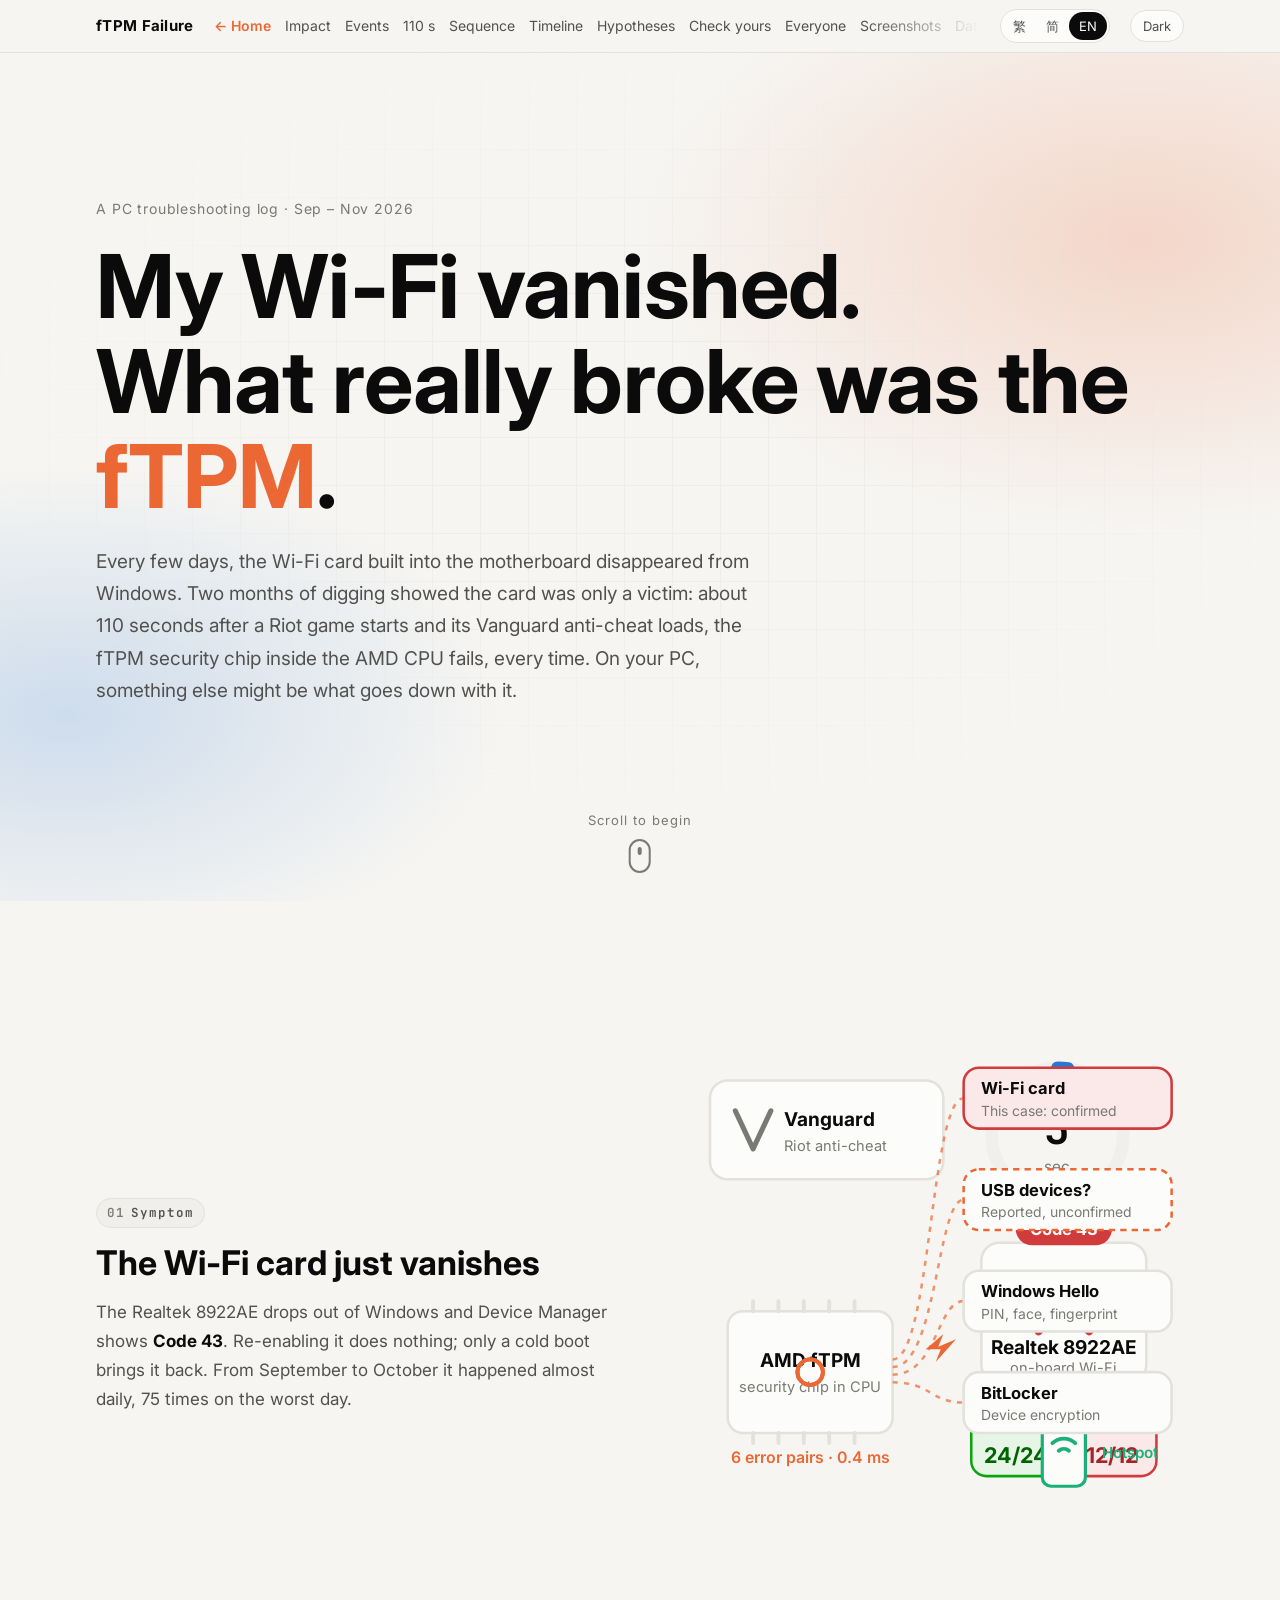
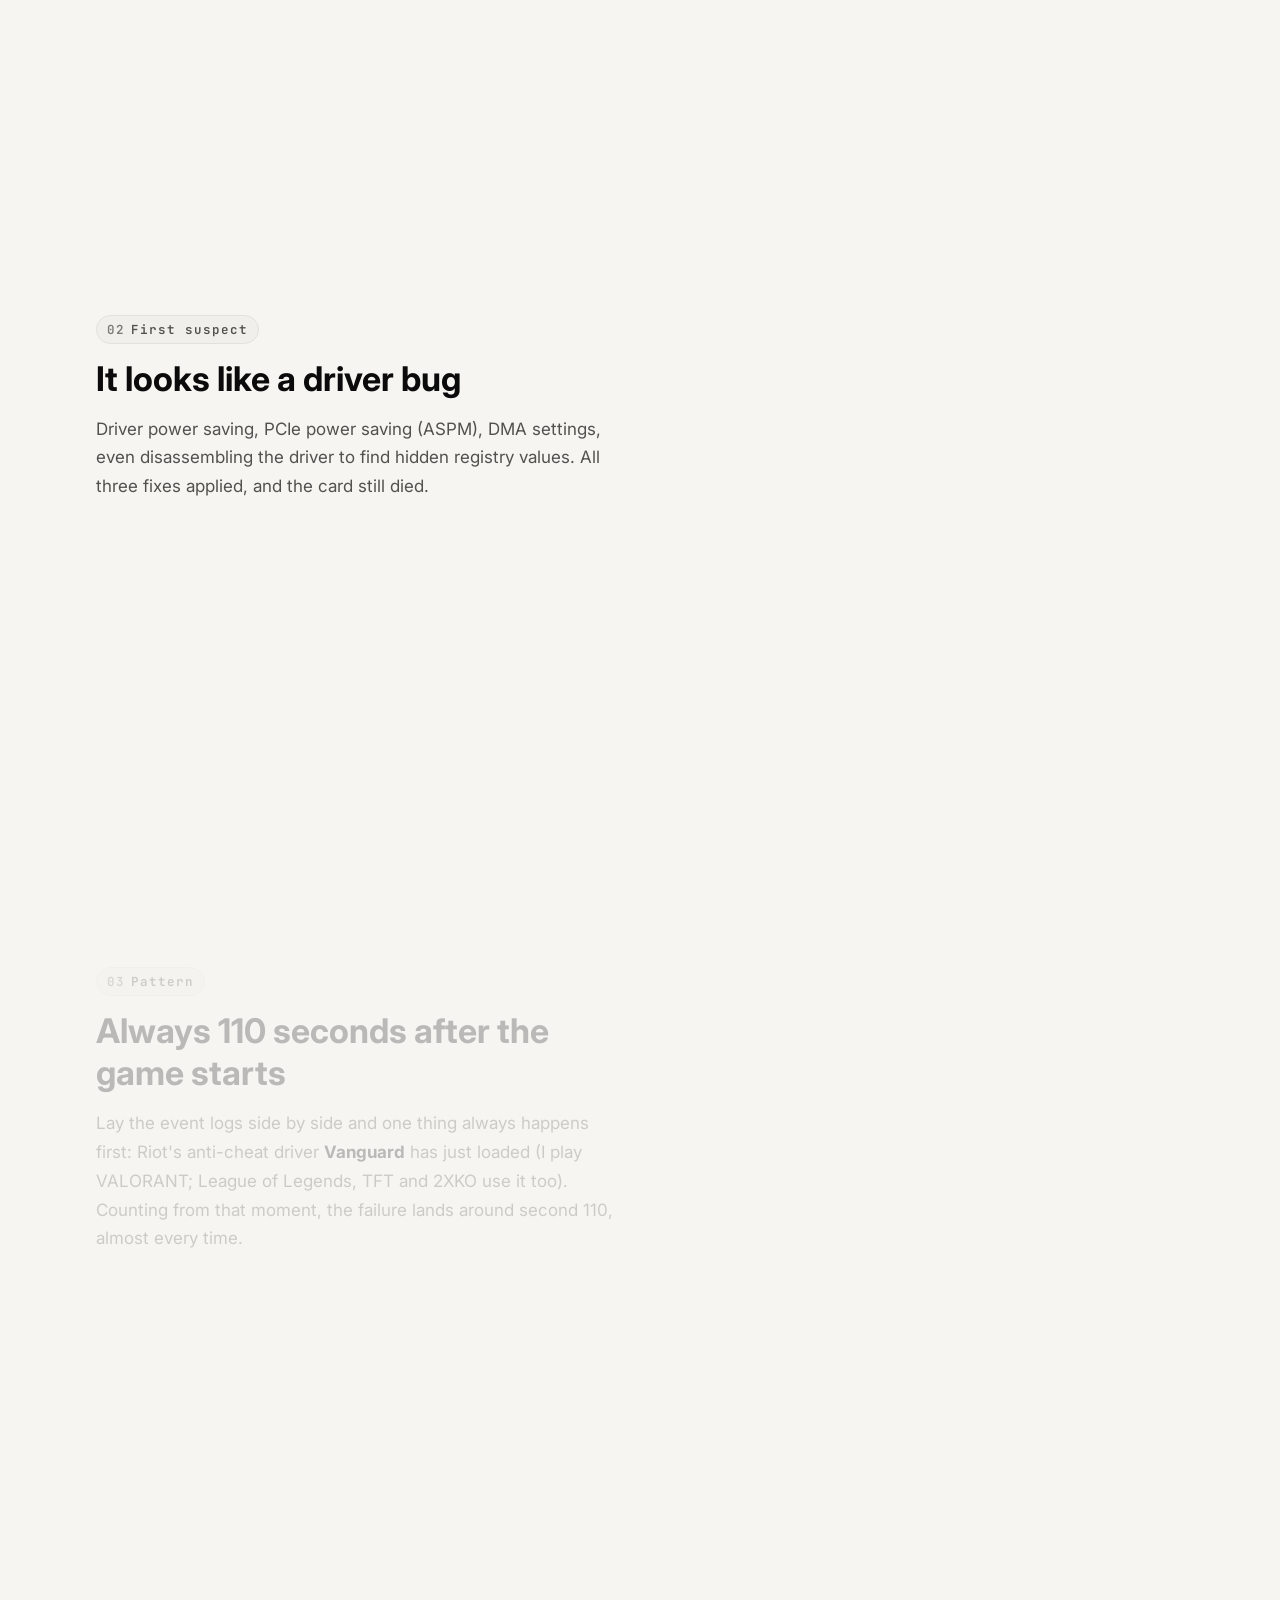
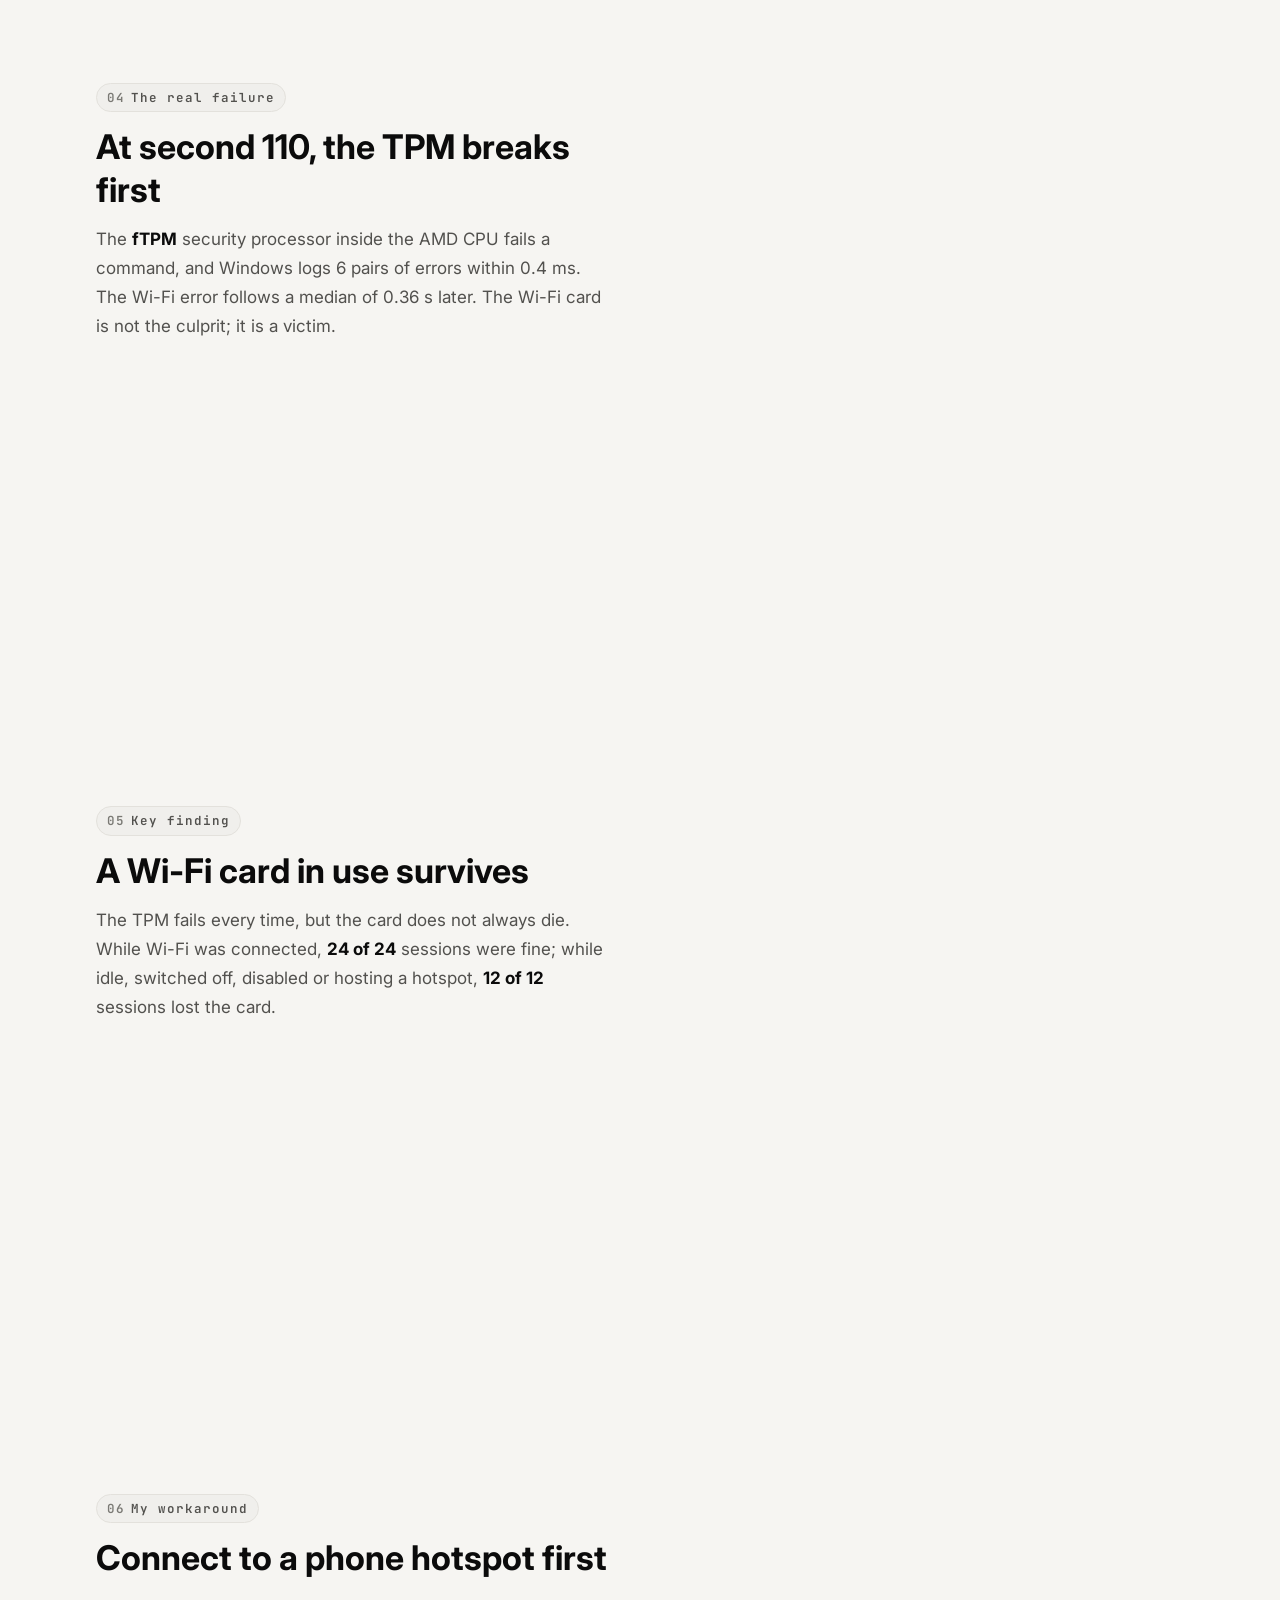
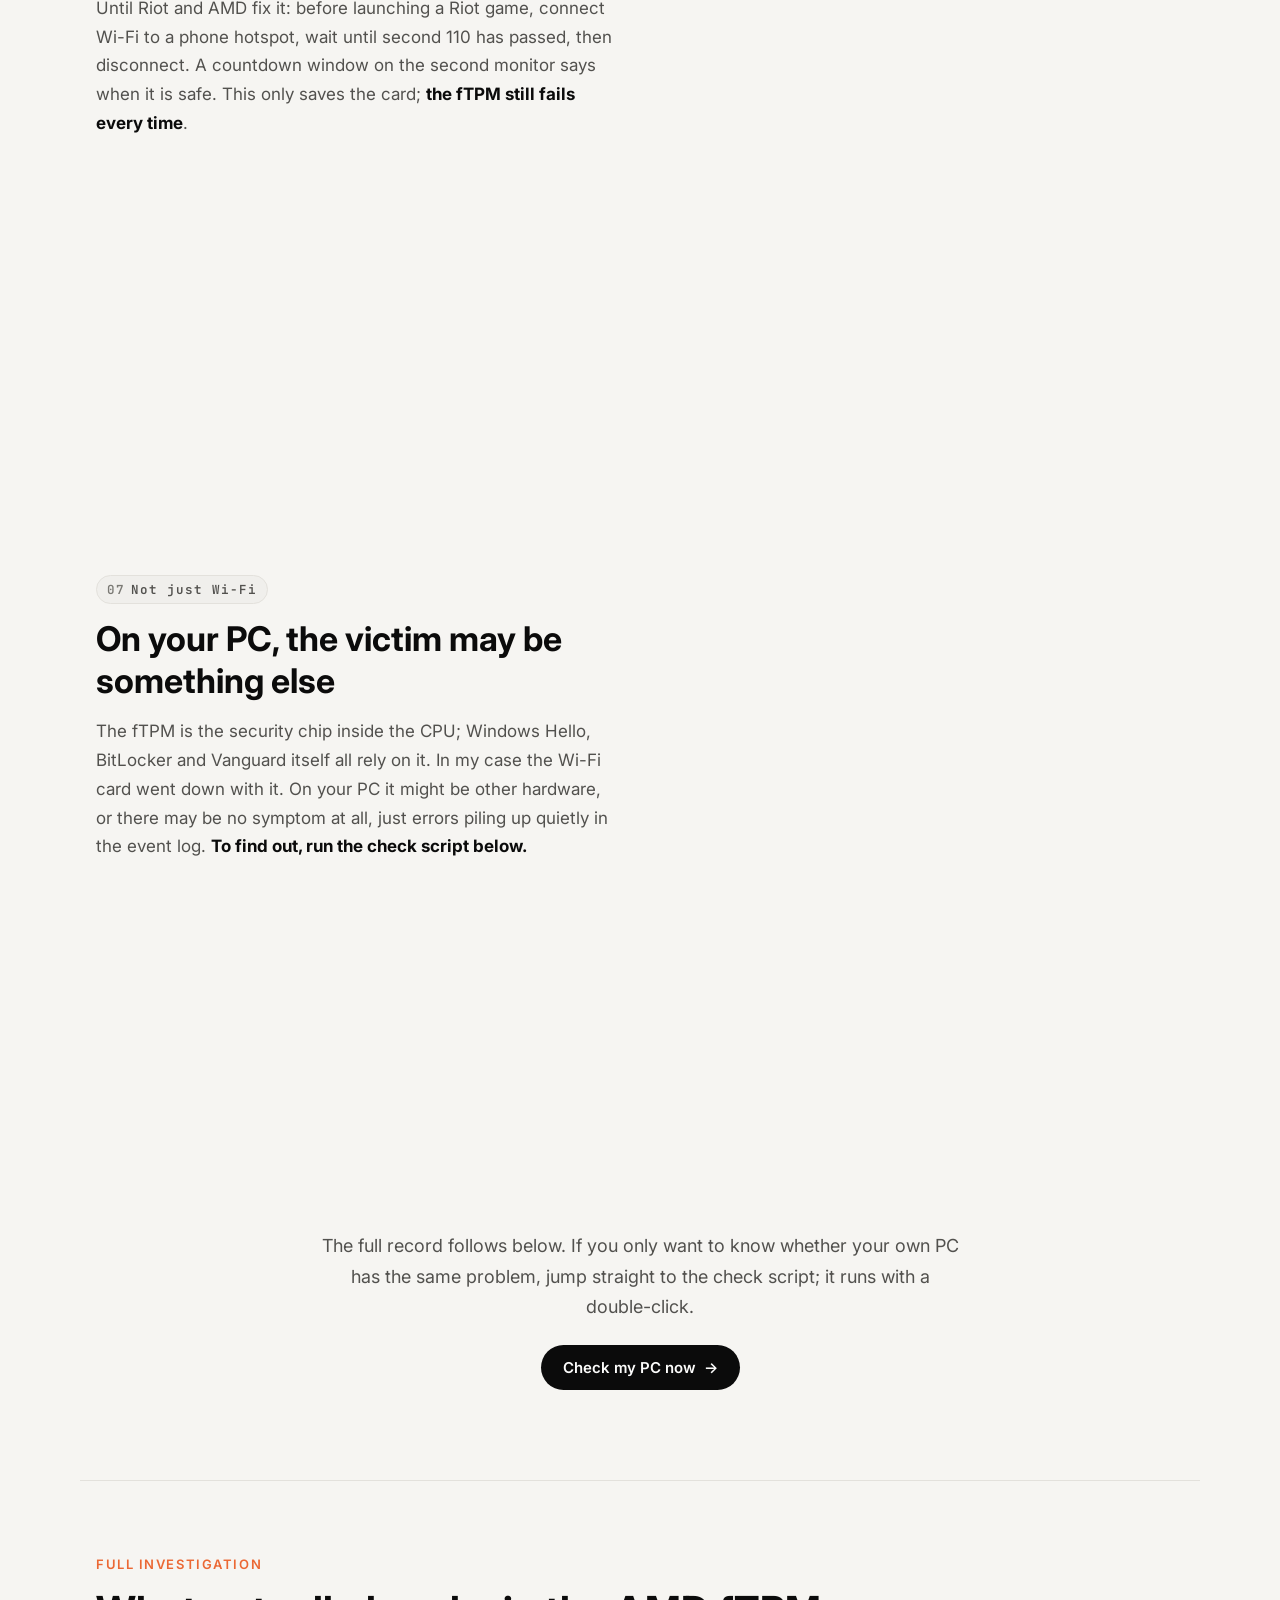
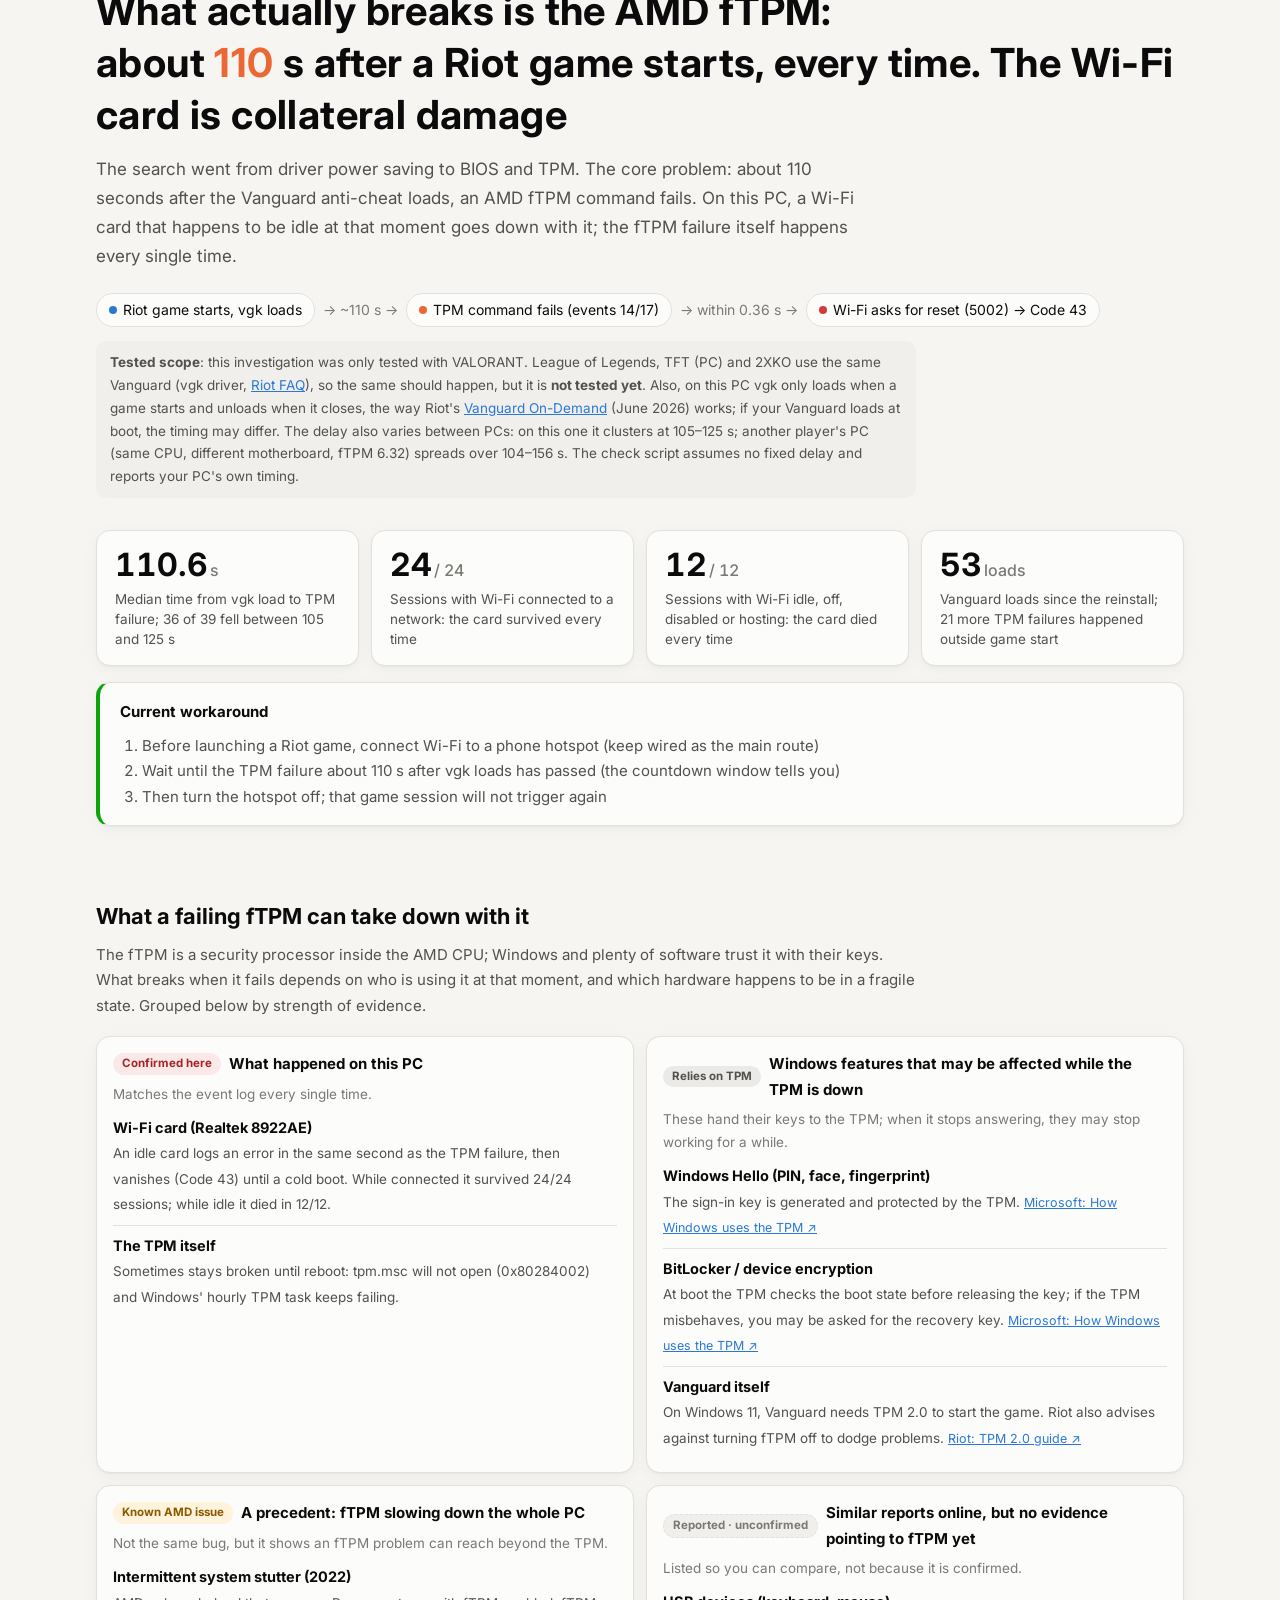
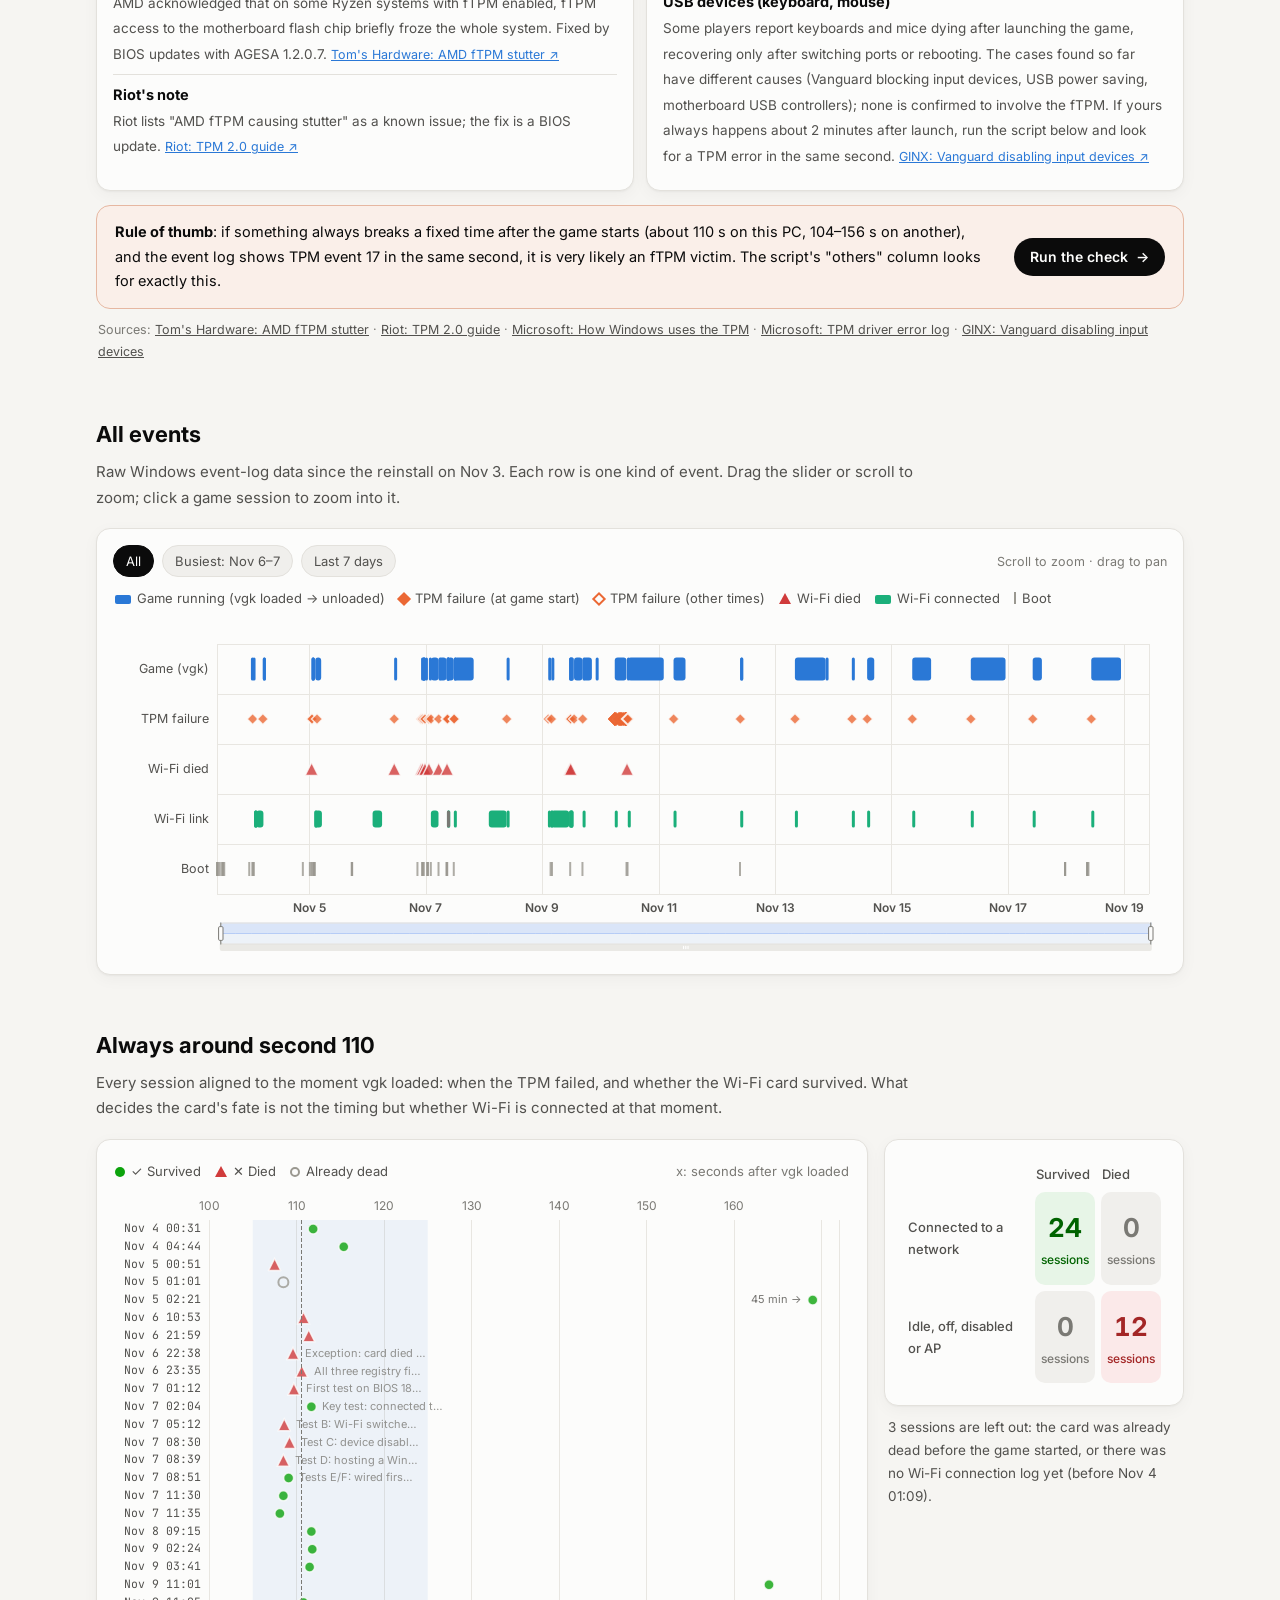
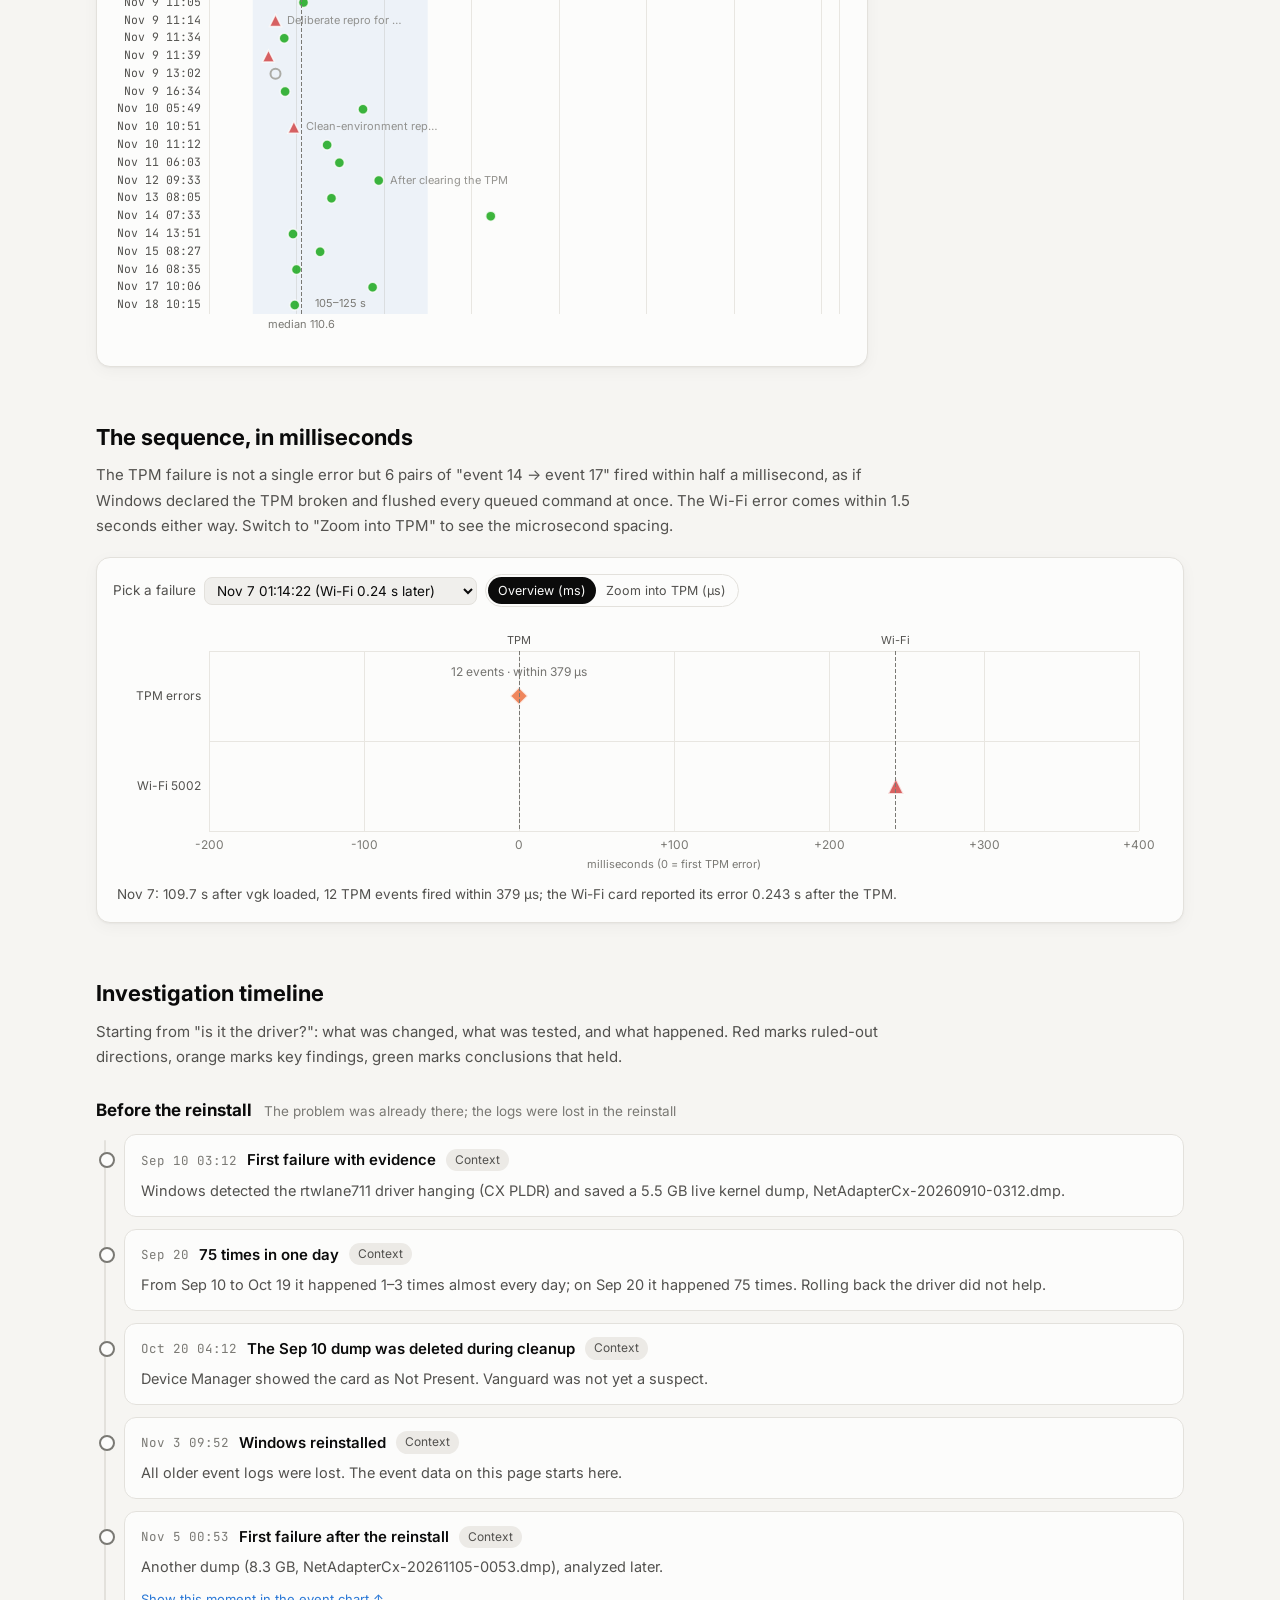
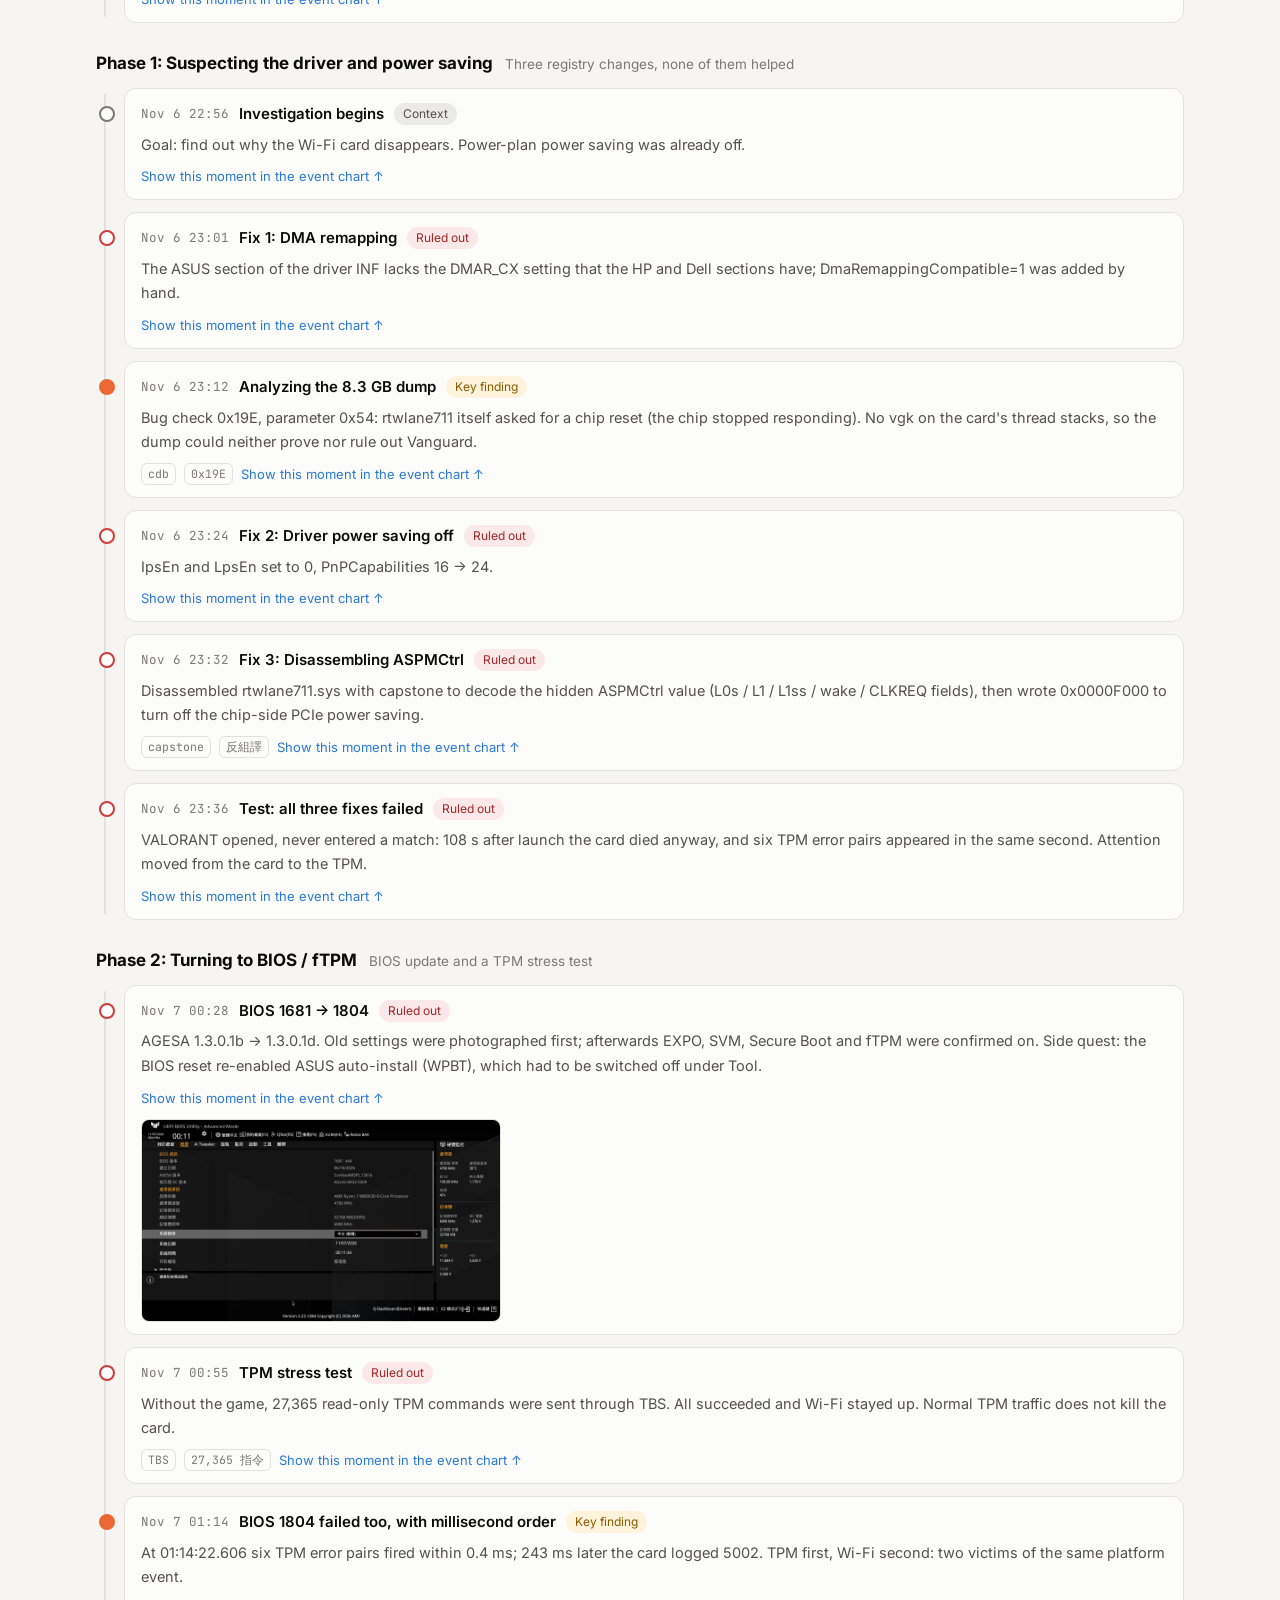
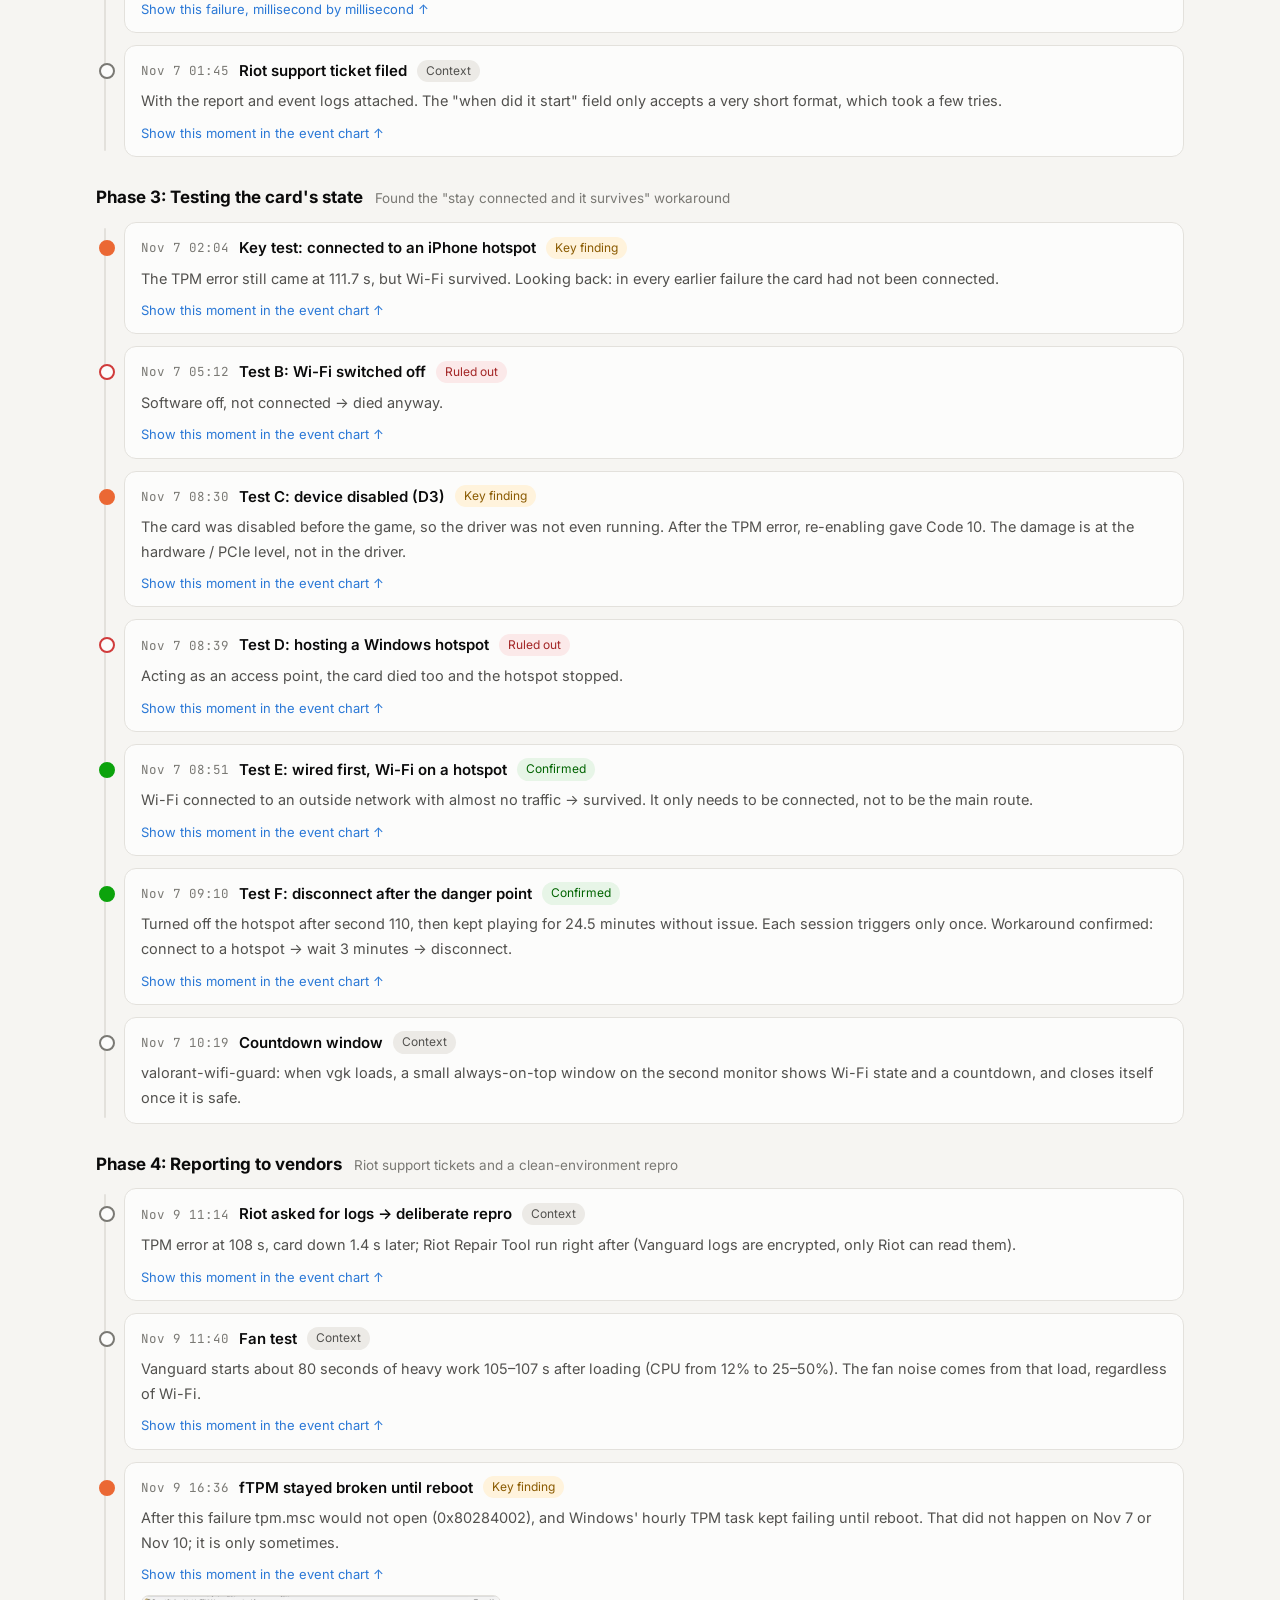
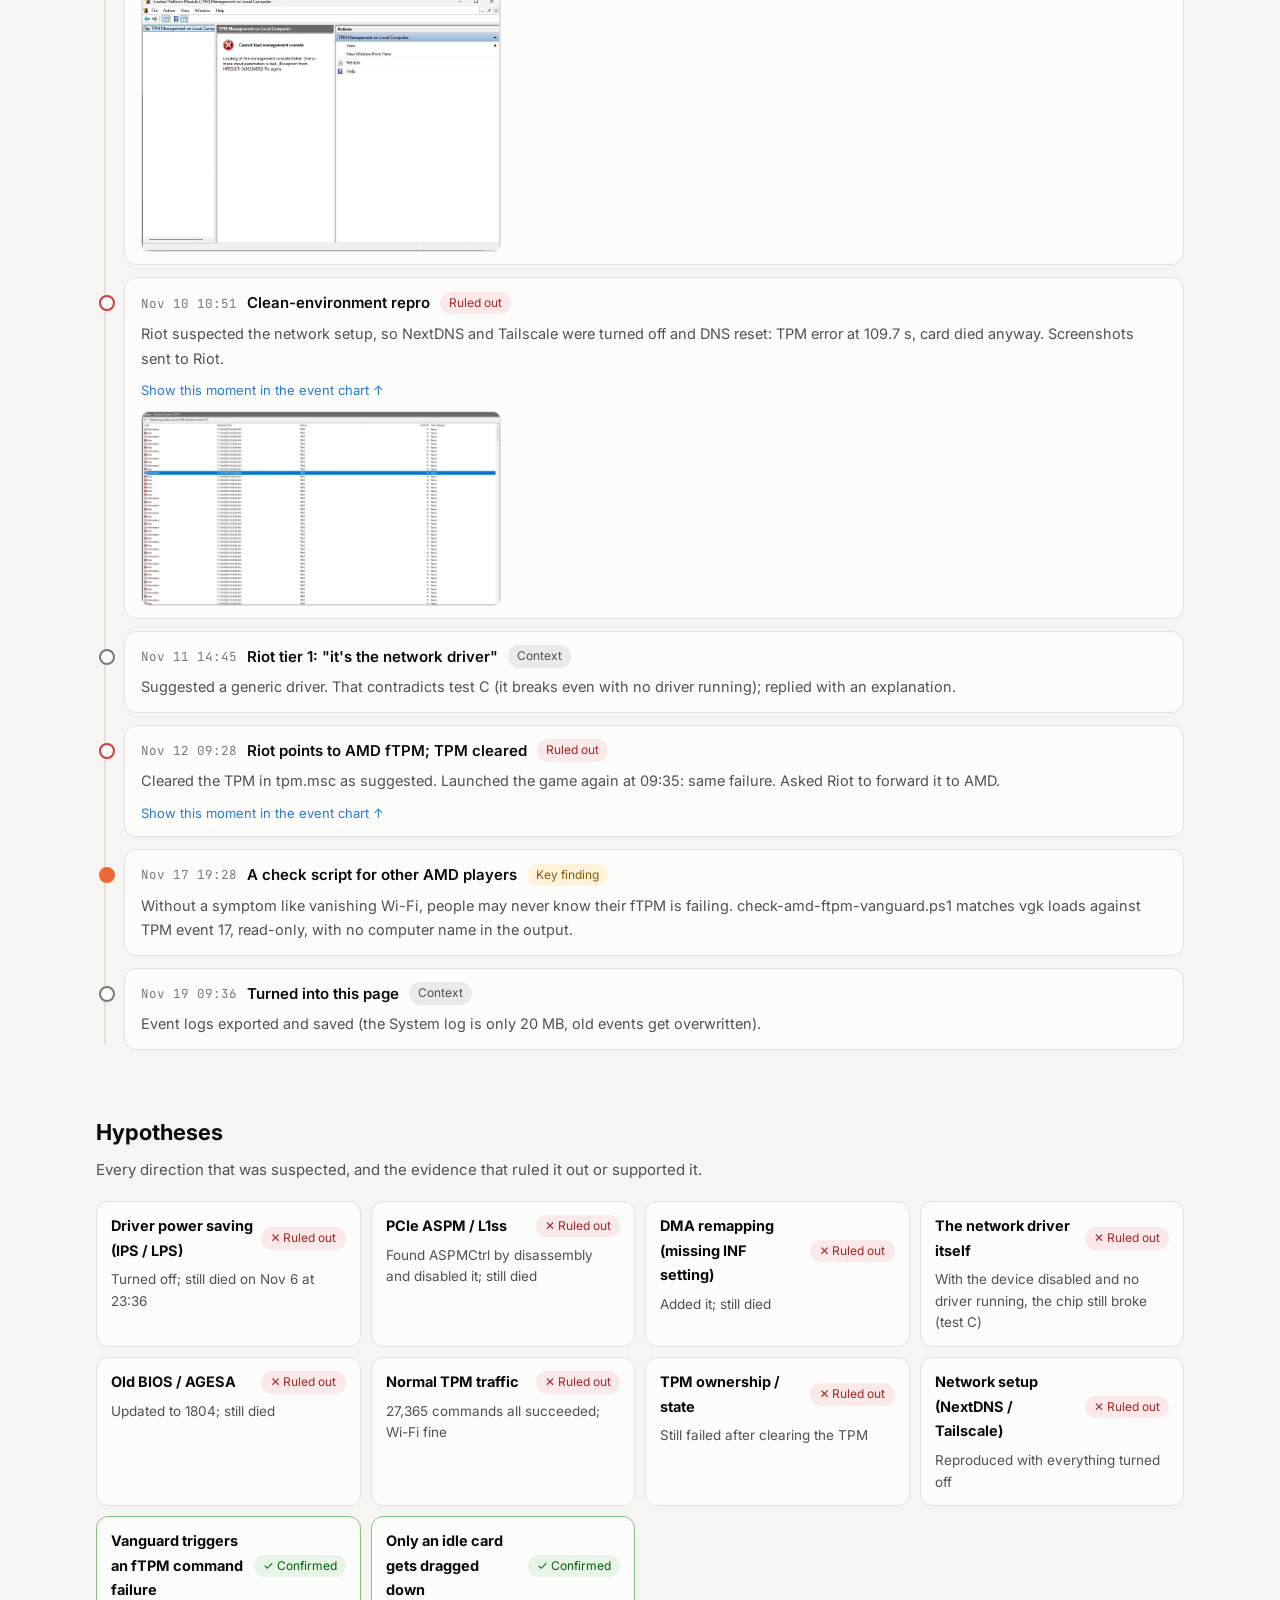
==== site/investigation.html @ c3e0be2b "Add a plain-language home page for players; move the investigation to /investigation The site opened" ====
<!doctype html>
<html lang="zh-Hant-TW">
<head>
  <meta charset="utf-8">
  <meta name="viewport" content="width=device-width, initial-scale=1">
  <title>WiFi 消失調查</title>
  <meta name="description" content="完整調查紀錄：開 Riot 遊戲、Vanguard 反作弊載入約 110 秒後，AMD fTPM 指令失敗，連帶拖垮 WiFi 網卡。事件時間軸、毫秒級順序、測試過程與截圖。">
  <meta property="og:type" content="article">
  <meta property="og:site_name" content="AMD fTPM × Vanguard">
  <meta property="og:title" content="完整調查紀錄：AMD fTPM × Riot Vanguard">
  <meta property="og:description" content="從 WiFi 消失一路追到 AMD 安全晶片 fTPM：事件時間軸、毫秒級順序、每一步測試與截圖。">
  <meta property="og:url" content="https://amd-ftpm-vanguard.pages.dev/investigation">
  <meta property="og:image" content="https://amd-ftpm-vanguard.pages.dev/og.png">
  <meta property="og:image:width" content="1200">
  <meta property="og:image:height" content="630">
  <meta name="twitter:card" content="summary_large_image">
  <link rel="icon" href="data:image/svg+xml,%3Csvg xmlns='http://www.w3.org/2000/svg' viewBox='0 0 32 32'%3E%3Crect width='32' height='32' rx='8' fill='%23d95926'/%3E%3Cpath d='M6 13a14 14 0 0 1 20 0M10 17.5a8 8 0 0 1 12 0M14 22a2.6 2.6 0 0 1 4 0' stroke='white' stroke-width='2.6' fill='none' stroke-linecap='round'/%3E%3C/svg%3E">
  <!-- FONTS:BEGIN -->
  <link rel="preconnect" href="https://fonts.googleapis.com">
  <link rel="preconnect" href="https://fonts.gstatic.com" crossorigin>
  <link rel="stylesheet" href="https://fonts.googleapis.com/css2?family=Noto+Sans+SC:wght@400;500;700&family=Noto+Sans+TC:wght@400;500;700&family=Inter:wght@400;500;700&family=JetBrains+Mono:wght@400;500&display=swap">
  <!-- FONTS:END -->
  <link rel="stylesheet" href="style.css?v=dfca2b52">
</head>
<body>
  <div class="progress" id="progress"></div>

  <header class="top" id="top">
    <div class="wrap">
      <a class="brand" href="#intro"><span data-i="ui.brand"></span></a>
      <nav class="nav" id="nav">
        <a href="./" class="nav-home" data-i="ui.nav.home"></a>
        <a href="#impact" data-i="ui.nav.impact"></a>
        <a href="#overview" data-i="ui.nav.overview"></a>
        <a href="#timing" data-i="ui.nav.timing"></a>
        <a href="#ms" data-i="ui.nav.ms"></a>
        <a href="#story" data-i="ui.nav.story"></a>
        <a href="#hyp" data-i="ui.nav.hyp"></a>
        <a href="#test" data-i="ui.nav.test"></a>
        <a href="#stats" data-i="ui.nav.stats"></a>
        <a href="#shots" data-i="ui.nav.shots"></a>
        <a href="#data" data-i="ui.nav.data"></a>
      </nav>
      <div class="seg" id="lang-switch" role="group" aria-label="Language"></div>
      <button class="theme-btn" id="theme-btn" type="button"></button>
    </div>
  </header>

  <!-- ============ 開場：介紹 ============ -->
  <section class="intro" id="intro">
    <div class="intro-hero">
      <div class="wrap">
        <div class="kicker" data-i="intro.kicker"></div>
        <h1 class="intro-title" data-i="intro.title"></h1>
        <p class="intro-sub" data-i="intro.sub"></p>
      </div>
      <a class="cue" href="#scrolly"><span data-i="intro.cue"></span><i></i></a>
    </div>

    <div class="scrolly wrap" id="scrolly">
      <div class="viz-col">
        <div class="viz-sticky">
          <svg class="viz st-0" id="viz" viewBox="0 0 400 400" role="img" aria-label="">
            <defs>
              <marker id="arr" viewBox="0 0 10 10" refX="8" refY="5" markerWidth="6" markerHeight="6" orient="auto-start-reverse">
                <path d="M0 0L10 5L0 10z" class="arr-head"/>
              </marker>
            </defs>

            <!-- 連線 -->
            <path class="link link-vt" d="M110 128 C110 170 110 190 110 232" marker-end="url(#arr)"/>
            <path class="link link-tw" d="M170 280 C215 280 225 230 262 214" marker-end="url(#arr)"/>
            <path class="bolt" d="M196 262l14-12-4 10 14-6-16 18 4-10z"/>

            <!-- Vanguard -->
            <g class="node n-vgk" transform="translate(26 50)">
              <rect width="184" height="78" rx="14"/>
              <path class="glyph" d="M20 24l14 30 14-30" />
              <text x="58" y="36" class="t1" data-i="intro.viz.vgk"></text>
              <text x="58" y="56" class="t2" data-i="intro.viz.vgkSub"></text>
            </g>

            <!-- 計時器 -->
            <g class="timer" transform="translate(300 92)">
              <circle r="52" class="ring-bg"/>
              <circle r="52" class="ring" id="ring" transform="rotate(-90)"/>
              <text y="8" class="tnum" id="tnum">0</text>
              <text y="30" class="tunit" data-i="intro.viz.sec"></text>
            </g>

            <!-- fTPM -->
            <g class="node n-tpm" transform="translate(40 232)">
              <rect width="130" height="96" rx="12"/>
              <g class="pins">
                <path d="M20 0v-8M40 0v-8M60 0v-8M80 0v-8M100 0v-8M20 96v8M40 96v8M60 96v8M80 96v8M100 96v8"/>
              </g>
              <text x="65" y="44" class="t1 c" data-i="intro.viz.tpm"></text>
              <text x="65" y="64" class="t2 c" data-i="intro.viz.tpmSub"></text>
              <g class="pulses"><circle cx="65" cy="48" r="10"/><circle cx="65" cy="48" r="10"/><circle cx="65" cy="48" r="10"/></g>
            </g>
            <text x="105" y="352" class="note n-fail6" data-i="intro.viz.fail6"></text>

            <!-- WiFi 網卡 -->
            <g class="node n-wifi" transform="translate(240 178)">
              <rect width="130" height="110" rx="14"/>
              <g class="waves" transform="translate(65 52)">
                <path d="M-30-10a42 42 0 0 1 60 0"/><path d="M-19 1a27 27 0 0 1 38 0"/><path d="M-8 12a11 11 0 0 1 16 0"/>
              </g>
              <path class="cross" d="M45 30l40 40M85 30l-40 40"/>
              <text x="65" y="88" class="t1 c" data-i="intro.viz.wifi"></text>
              <text x="65" y="103" class="t2 c" data-i="intro.viz.wifiSub"></text>
            </g>
            <g class="badge43" transform="translate(305 168)">
              <rect x="-38" y="-14" width="76" height="26" rx="13"/>
              <text y="4" class="c" data-i="intro.viz.code43"></text>
            </g>

            <!-- 三個無效修正 -->
            <g class="fixes">
              <g transform="translate(232 316)"><rect width="44" height="24" rx="12"/><text x="22" y="16" class="c" data-i="intro.viz.fix1"></text><path d="M4 12h36"/></g>
              <g transform="translate(283 316)"><rect width="44" height="24" rx="12"/><text x="22" y="16" class="c" data-i="intro.viz.fix2"></text><path d="M4 12h36"/></g>
              <g transform="translate(334 316)"><rect width="44" height="24" rx="12"/><text x="22" y="16" class="c" data-i="intro.viz.fix3"></text><path d="M4 12h36"/></g>
            </g>

            <!-- 連線 vs 閒置 -->
            <g class="split-res">
              <g transform="translate(232 306)" class="res-ok"><rect width="70" height="56" rx="12"/><text x="35" y="22" class="c lbl" data-i="intro.viz.conn"></text><text x="35" y="46" class="c big" id="viz-ok">24/24</text></g>
              <g transform="translate(308 306)" class="res-bad"><rect width="70" height="56" rx="12"/><text x="35" y="22" class="c lbl" data-i="intro.viz.idle"></text><text x="35" y="46" class="c big" id="viz-bad">12/12</text></g>
            </g>

            <!-- 手機熱點 -->
            <g class="phone" transform="translate(305 314)">
              <rect x="-17" y="0" width="34" height="56" rx="7"/>
              <path class="pw" d="M-9 22a13 13 0 0 1 18 0M-4 28a6 6 0 0 1 8 0"/>
              <text x="30" y="34" class="ph-lbl" data-i="intro.viz.phone"></text>
            </g>
            <path class="link link-phone" d="M305 312 L305 292" />

            <!-- step 7：fTPM 出錯可能拖下水的東西 -->
            <g class="fan">
              <path class="fl" d="M170 270 C200 270 200 64 226 64"/>
              <path class="fl" d="M170 276 C205 276 205 144 226 144"/>
              <path class="fl" d="M170 282 C205 282 205 224 226 224"/>
              <path class="fl" d="M170 288 C200 288 200 304 226 304"/>
              <g class="fb fb-hit" transform="translate(226 40)"><rect width="164" height="48" rx="12"/><text x="14" y="21" class="ft1" data-i="intro.viz.fan1"></text><text x="14" y="38" class="ft2" data-i="intro.viz.fan1s"></text></g>
              <g class="fb fb-maybe" transform="translate(226 120)"><rect width="164" height="48" rx="12"/><text x="14" y="21" class="ft1" data-i="intro.viz.fan2"></text><text x="14" y="38" class="ft2" data-i="intro.viz.fan2s"></text></g>
              <g class="fb" transform="translate(226 200)"><rect width="164" height="48" rx="12"/><text x="14" y="21" class="ft1" data-i="intro.viz.fan3"></text><text x="14" y="38" class="ft2" data-i="intro.viz.fan3s"></text></g>
              <g class="fb" transform="translate(226 280)"><rect width="164" height="48" rx="12"/><text x="14" y="21" class="ft1" data-i="intro.viz.fan4"></text><text x="14" y="38" class="ft2" data-i="intro.viz.fan4s"></text></g>
            </g>
          </svg>
        </div>
      </div>

      <div class="steps" id="steps"></div>
    </div>

    <div class="intro-cta wrap">
      <p data-i="intro.cta"></p>
      <a class="btn" href="#test"><span data-i="intro.ctaBtn"></span> →</a>
    </div>
  </section>

  <!-- ============ 完整報告 ============ -->
  <main class="wrap report" id="report">
    <section class="hero reveal">
      <div class="eyebrow" data-i="report.eyebrow"></div>
      <h2 class="h1" id="report-h1"></h2>
      <p class="lede" data-i="report.lede"></p>
      <div class="chain" id="chain" aria-label="trigger chain"></div>
      <p class="scope" data-i="report.scope"></p>
      <div class="tiles" id="tiles"></div>
      <div class="fix">
        <h3 data-i="report.fixTitle"></h3>
        <ol id="workaround"></ol>
      </div>
    </section>

    <section class="block reveal" id="impact">
      <h2 data-i="impact.h"></h2>
      <p class="desc" data-i="impact.desc"></p>
      <div class="impact" id="impact-list"></div>
      <div class="callout">
        <p data-i="impact.rule"></p>
        <a class="btn btn-sm" href="#test"><span data-i="impact.ruleBtn"></span> →</a>
      </div>
      <p class="sources" id="impact-sources"></p>
    </section>

    <section class="block reveal" id="overview">
      <h2 data-i="overview.h"></h2>
      <p class="desc" data-i="overview.desc"></p>
      <div class="card">
        <div class="toolbar" id="lane-presets">
          <button class="chip on" data-range="all" type="button" data-i="overview.presets.all"></button>
          <button class="chip" data-range="peak" type="button" data-i="overview.presets.peak"></button>
          <button class="chip" data-range="week" type="button" data-i="overview.presets.week"></button>
          <span class="hint" data-i="overview.hint"></span>
        </div>
        <div class="legend">
          <span><i class="lg-bar" style="background:var(--c-vgk)"></i><span data-i="overview.legend.session"></span></span>
          <span><i class="lg-dia" style="background:var(--c-tpm)"></i><span data-i="overview.legend.tpmIn"></span></span>
          <span><i class="lg-dia" style="border:2px solid var(--c-tpm)"></i><span data-i="overview.legend.tpmOut"></span></span>
          <span><i class="lg-tri" style="color:var(--c-fail)"></i><span data-i="overview.legend.fail"></span></span>
          <span><i class="lg-bar" style="background:var(--c-conn)"></i><span data-i="overview.legend.conn"></span></span>
          <span><i class="lg-tick" style="background:var(--c-boot)"></i><span data-i="overview.legend.boot"></span></span>
        </div>
        <div id="chart-lanes" class="chart" role="img"></div>
      </div>
    </section>

    <section class="block reveal" id="timing">
      <h2 data-i="timing.h"></h2>
      <p class="desc" data-i="timing.desc"></p>
      <div class="split">
        <div class="card">
          <div class="legend">
            <span><i class="lg-dot" style="background:var(--c-good)"></i><span data-i="timing.legend.ok"></span></span>
            <span><i class="lg-tri" style="color:var(--c-fail)"></i><span data-i="timing.legend.fail"></span></span>
            <span><i class="lg-ring" style="color:var(--c-boot)"></i><span data-i="timing.legend.down"></span></span>
            <span class="legend-axis" data-i="timing.legend.axis"></span>
          </div>
          <div id="chart-offset" class="chart" role="img"></div>
        </div>
        <div class="sticky-side">
          <div class="card">
            <table class="matrix">
              <thead><tr><th></th><th id="mx-c0"></th><th id="mx-c1"></th></tr></thead>
              <tbody id="matrix"></tbody>
            </table>
          </div>
          <p class="side-note" id="matrix-note"></p>
        </div>
      </div>
    </section>

    <section class="block reveal" id="ms">
      <h2 data-i="ms.h"></h2>
      <p class="desc" data-i="ms.desc"></p>
      <div class="card">
        <div class="toolbar">
          <label for="ms-sel" class="lbl" data-i="ms.pick"></label>
          <select id="ms-sel" class="sel"></select>
          <span class="seg seg-sm" id="ms-mode">
            <button type="button" data-mode="ms" class="on" data-i="ms.modeMs"></button>
            <button type="button" data-mode="us" data-i="ms.modeUs"></button>
          </span>
        </div>
        <div id="chart-ms" class="chart" role="img"></div>
        <p class="ms-caption" id="ms-caption"></p>
      </div>
    </section>

    <section class="block reveal" id="story">
      <h2 data-i="story.h"></h2>
      <p class="desc" data-i="story.desc"></p>
      <div id="story-list"></div>
    </section>

    <section class="block reveal" id="hyp">
      <h2 data-i="hyp.h"></h2>
      <p class="desc" data-i="hyp.desc"></p>
      <div class="hyp" id="hyp-list"></div>
    </section>

    <section class="block reveal" id="test">
      <h2 data-i="test.h"></h2>
      <p class="desc" data-i="test.desc"></p>
      <div class="prereq">
        <h3 data-i="test.preH"></h3>
        <ul class="ticks safe" id="test-pre"></ul>
        <p class="pre-no" data-i="test.preNo"></p>
        <p class="small" data-i="test.preHow"></p>
      </div>
      <div class="test-grid">
        <div class="card">
          <h3 data-i="test.whatH"></h3>
          <ul class="ticks" id="test-what"></ul>
          <h3 data-i="test.safeH"></h3>
          <ul class="ticks safe" id="test-safe"></ul>
          <p class="src-link"><a href="https://github.com/Kiwi0-0iwiK/amd-ftpm-vanguard/blob/main/site/downloads/check-amd-ftpm-vanguard.ps1" target="_blank" rel="noopener"><svg viewBox="0 0 16 16" aria-hidden="true"><path d="M8 0C3.58 0 0 3.58 0 8c0 3.54 2.29 6.53 5.47 7.59.4.07.55-.17.55-.38v-1.33c-2.23.48-2.7-1.07-2.7-1.07-.36-.92-.89-1.17-.89-1.17-.73-.5.06-.49.06-.49.8.06 1.23.83 1.23.83.72 1.22 1.88.87 2.34.66.07-.52.28-.87.51-1.07-1.78-.2-3.65-.89-3.65-3.95 0-.87.31-1.59.82-2.15-.08-.2-.36-1.02.08-2.12 0 0 .67-.21 2.2.82a7.6 7.6 0 0 1 4 0c1.53-1.04 2.2-.82 2.2-.82.44 1.1.16 1.92.08 2.12.51.56.82 1.27.82 2.15 0 3.07-1.87 3.75-3.65 3.95.29.25.54.73.54 1.48v2.2c0 .21.15.46.55.38A8.01 8.01 0 0 0 16 8c0-4.42-3.58-8-8-8z"/></svg><span data-i="test.source"></span></a></p>
        </div>
        <div class="card">
          <div class="dl-opt">
            <h3 data-i="test.batH"></h3>
            <p class="small top0" data-i="test.batDesc"></p>
            <a class="btn dl" id="dl-bat" href="downloads/check-amd-ftpm-vanguard.bat" download="check-amd-ftpm-vanguard.bat">
              <svg viewBox="0 0 24 24" aria-hidden="true"><path d="M12 4v11m0 0l-4.5-4.5M12 15l4.5-4.5M5 19h14"/></svg>
              <span data-i="test.dlBat"></span>
            </a>
            <ol class="howto" id="test-how-bat"></ol>
            <div class="filemeta"><code>check-amd-ftpm-vanguard.bat</code> · SHA-256 <code class="hash" id="hash-bat"></code></div>
          </div>
          <details class="dl-opt adv" id="adv-ps1">
            <summary><span data-i="test.advH"></span></summary>
            <p class="small top0" data-i="test.advDesc"></p>
            <a class="btn dl btn-ghost" id="dl-ps1" href="downloads/check-amd-ftpm-vanguard.ps1" download="check-amd-ftpm-vanguard.ps1">
              <svg viewBox="0 0 24 24" aria-hidden="true"><path d="M12 4v11m0 0l-4.5-4.5M12 15l4.5-4.5M5 19h14"/></svg>
              <span data-i="test.dlPs1"></span>
            </a>
            <ol class="howto" id="test-how"></ol>
            <div class="cmd">
              <code id="cmd-text">powershell -NoProfile -ExecutionPolicy Bypass -File .\check-amd-ftpm-vanguard.ps1</code>
              <button type="button" class="copy" id="cmd-copy" data-i="test.copy"></button>
            </div>
            <p class="small" data-i="test.cmdNote"></p>
            <div class="filemeta"><code>check-amd-ftpm-vanguard.ps1</code> · SHA-256 <code class="hash" id="hash-ps1"></code></div>
          </details>
        </div>
      </div>
      <div class="card term-card">
        <h3 data-i="test.sampleH"></h3>
        <pre class="term" id="sample"></pre>
        <p class="small term-note" data-i="test.shortNote"></p>
      </div>
      <h3 class="sub-h" data-i="test.resultH"></h3>
      <div class="results" id="test-results"></div>

      <!-- 看自己的結果（全部在瀏覽器裡處理）＋匿名分享 -->
      <div class="card analyze" id="analyze">
        <h3 data-i="an.h"></h3>
        <p class="small top0" data-i="an.desc"></p>
        <label class="drop" id="drop" tabindex="0">
          <input type="file" id="file-in" accept=".txt,text/plain" hidden>
          <svg viewBox="0 0 24 24" aria-hidden="true"><path d="M12 16V4m0 0L7.5 8.5M12 4l4.5 4.5M5 20h14"/></svg>
          <span data-i="an.drop"></span>
        </label>
        <p class="an-err" id="an-err" hidden></p>
        <div id="an-out" hidden>
          <div class="an-head" id="an-head"></div>
          <div class="an-grid">
            <div class="an-chart"><div id="chart-mine" class="chart" role="img"></div></div>
            <div class="an-side" id="an-side"></div>
          </div>
          <div class="share" id="share">
            <h3 data-i="sh.h"></h3>
            <p class="small top0" data-i="sh.desc"></p>
            <details class="sh-prev"><summary data-i="sh.preview"></summary><pre class="term" id="sh-json"></pre></details>
            <label class="consent"><input type="checkbox" id="sh-ok"> <span data-i="sh.consent"></span></label>
            <div id="ts-box" class="ts-box"></div>
            <div class="sh-actions">
              <button class="btn" type="button" id="sh-send" disabled data-i="sh.send"></button>
            </div>
            <p class="sh-msg" id="sh-msg" role="status"></p>
            <div class="withdraw">
              <h4 data-i="sh.wdH"></h4>
              <p class="small top0" data-i="sh.wdDesc"></p>
              <button class="btn btn-ghost btn-sm" type="button" id="sh-del" data-i="sh.delete"></button>
            </div>
            <p class="small" data-i="sh.privacy"></p>
          </div>
        </div>
      </div>
    </section>

    <!-- 大家的結果（匿名分享的加總） -->
    <section class="block reveal" id="stats">
      <h2 data-i="st.h"></h2>
      <p class="desc" data-i="st.desc"></p>
      <div class="card st-empty" id="st-empty"></div>
      <div id="st-body" hidden>
        <div class="tiles" id="st-tiles"></div>
        <div class="st-grid">
          <div class="card"><h3 data-i="st.histH"></h3><div id="chart-hist" class="chart" role="img"></div></div>
          <div class="card"><h3 data-i="st.othersH"></h3><p class="small top0" data-i="st.othersDesc"></p><div class="tablewrap"><table class="data" id="st-others"></table></div></div>
        </div>
        <div class="st-grid">
          <div class="card"><h3 data-i="st.tpmH"></h3><div class="tablewrap"><table class="data" id="st-tpm"></table></div></div>
          <div class="card"><h3 data-i="st.boardH"></h3><div class="tablewrap"><table class="data" id="st-board"></table></div></div>
        </div>
        <div class="card st-wide"><h3 data-i="st.vgkH"></h3><p class="small top0" data-i="st.vgkDesc"></p><div class="tablewrap"><table class="data" id="st-vgk"></table></div><p class="small" id="st-vgk-note"></p></div>
        <p class="small"><span id="st-updated"></span> · <a href="/api/stats?download=1" id="st-dl" data-i="st.download"></a></p>
      </div>
      <p class="small" data-i="st.privacy"></p>
    </section>

    <section class="block reveal" id="shots">
      <h2 data-i="shots.h"></h2>
      <p class="desc" data-i="shots.desc"></p>
      <div class="gallery" id="gallery"></div>
    </section>

    <section class="block reveal" id="data">
      <h2 data-i="data.h"></h2>
      <p class="desc" data-i="data.desc"></p>
      <div class="card">
        <details class="tbl">
          <summary id="data-summary"></summary>
          <div class="tablewrap"><table class="data" id="session-table"></table></div>
        </details>
      </div>
    </section>
  </main>

  <footer class="wrap" id="footer"></footer>

  <dialog class="lightbox" id="lightbox"><img alt=""><p></p></dialog>

  <script src="vendor/echarts.min.js?v=bf4a2235"></script>
  <script src="data/timeline.js?v=a37edc4e"></script>
  <script src="data/sample.js?v=11638fe1"></script>
  <script src="data/downloads.js?v=87ffc884"></script>
  <script src="data/config.js?v=b7279f89"></script>
  <script src="lib/result.js?v=515723cc"></script>
  <script src="i18n/zh-TW.js?v=a18f1d18"></script>
  <script src="i18n/zh-CN.js?v=5267f270"></script>
  <script src="i18n/en.js?v=4afafe71"></script>
  <script src="app.js?v=2c26c0e1"></script>
</body>
</html>
---- site/style.css ----
/* ---------- tokens ---------- */
:root {
  color-scheme: light;
  --bg: #f6f5f2;
  --surface: #fcfcfb;
  --surface-2: #f0efec;
  --border: #e3e1dc;
  --text: #0b0b0b;
  --text-2: #52514e;
  --text-3: #7a7974;
  --accent: #2a78d6;
  --grid: #e8e6e1;

  --c-vgk: #2a78d6;
  --c-tpm: #eb6834;
  --c-conn: #1baf7a;
  --c-fail: #d03b3b;
  --c-good: #0ca30c;
  --c-boot: #9a9890;
  --band: rgba(42, 120, 214, 0.07);

  --ok-bg: #e7f5e7;  --ok-fg: #006300;
  --bad-bg: #fbe9e9; --bad-fg: #a32626;
  --key-bg: #fff3dc; --key-fg: #8a5a00;
  --info-bg: #eceae6; --info-fg: #52514e;

  --shadow: 0 1px 2px rgba(0,0,0,.04), 0 4px 16px rgba(0,0,0,.04);
  --radius: 14px;
  --mono: "JetBrains Mono", "Cascadia Mono", Consolas, monospace;
  --sans: "Noto Sans TC", "Microsoft JhengHei", "PingFang TC", system-ui, sans-serif;
}
@media (prefers-color-scheme: dark) {
  :root:not([data-theme="light"]) {
    color-scheme: dark;
    --bg: #121211; --surface: #1a1a19; --surface-2: #232321; --border: #2e2e2b;
    --text: #f0efec; --text-2: #c3c2b7; --text-3: #8d8c84; --accent: #3987e5; --grid: #2a2a27;
    --c-vgk: #3987e5; --c-tpm: #d95926; --c-conn: #199e70; --c-fail: #e66767; --c-good: #0ca30c; --c-boot: #6f6e68;
    --band: rgba(57, 135, 229, 0.10);
    --ok-bg: #12301a; --ok-fg: #6fd36f; --bad-bg: #3a1717; --bad-fg: #f19a9a;
    --key-bg: #3a2c0c; --key-fg: #f2c46b; --info-bg: #262624; --info-fg: #c3c2b7;
    --shadow: 0 1px 2px rgba(0,0,0,.3), 0 4px 16px rgba(0,0,0,.25);
  }
}
:root[data-theme="dark"] {
  color-scheme: dark;
  --bg: #121211; --surface: #1a1a19; --surface-2: #232321; --border: #2e2e2b;
  --text: #f0efec; --text-2: #c3c2b7; --text-3: #8d8c84; --accent: #3987e5; --grid: #2a2a27;
  --c-vgk: #3987e5; --c-tpm: #d95926; --c-conn: #199e70; --c-fail: #e66767; --c-good: #0ca30c; --c-boot: #6f6e68;
  --band: rgba(57, 135, 229, 0.10);
  --ok-bg: #12301a; --ok-fg: #6fd36f; --bad-bg: #3a1717; --bad-fg: #f19a9a;
  --key-bg: #3a2c0c; --key-fg: #f2c46b; --info-bg: #262624; --info-fg: #c3c2b7;
  --shadow: 0 1px 2px rgba(0,0,0,.3), 0 4px 16px rgba(0,0,0,.25);
}

/* ---------- base ---------- */
* { box-sizing: border-box; }
html { scroll-behavior: smooth; }
body {
  margin: 0; background: var(--bg); color: var(--text);
  font: 15px/1.7 var(--sans); -webkit-font-smoothing: antialiased;
}
a { color: var(--accent); }
code, .mono { font-family: var(--mono); font-size: .92em; }
.wrap { max-width: 1120px; margin: 0 auto; padding: 0 16px; }

/* ---------- top bar ---------- */
.top {
  position: sticky; top: 0; z-index: 20;
  background: color-mix(in srgb, var(--bg) 85%, transparent);
  backdrop-filter: blur(10px); border-bottom: 1px solid var(--border);
}
.top .wrap { display: flex; align-items: center; gap: 20px; height: 52px; }
.brand { font-weight: 700; letter-spacing: .02em; white-space: nowrap; color: var(--text); text-decoration: none; }
.brand small { color: var(--text-3); font-weight: 500; margin-left: 8px; font-size: 13px; }
.nav { display: flex; gap: 16px; overflow-x: auto; scrollbar-width: none; flex: 1; }
.nav a { color: var(--text-2); text-decoration: none; font-size: 14px; white-space: nowrap; }
.nav a:hover { color: var(--text); }
.theme-btn {
  border: 1px solid var(--border); background: var(--surface); color: var(--text-2);
  border-radius: 999px; padding: 4px 12px; font: inherit; font-size: 13px; cursor: pointer;
}

/* ---------- hero ---------- */
.hero { padding: 72px 0 28px; }
.eyebrow { color: var(--c-tpm); font-size: 13px; letter-spacing: .12em; font-weight: 600; text-transform: uppercase; }
.hero .h1 { font-size: clamp(26px, 4.2vw, 40px); line-height: 1.3; margin: 10px 0 14px; letter-spacing: .01em; }
.hero .h1 em { font-style: normal; color: var(--c-tpm); }
.lede { font-size: 17px; color: var(--text-2); max-width: 760px; margin: 0; }
.chain {
  display: flex; flex-wrap: wrap; align-items: center; gap: 8px; margin: 22px 0 0;
  font-size: 14px;
}
.chain .node {
  background: var(--surface); border: 1px solid var(--border); border-radius: 999px;
  padding: 4px 12px; display: inline-flex; align-items: center; gap: 6px;
}
.chain .dot { width: 8px; height: 8px; border-radius: 50%; display: inline-block; }
.chain .arr { color: var(--text-3); }

.tiles { display: grid; grid-template-columns: repeat(4, 1fr); gap: 12px; margin: 32px 0 0; }
.tile {
  background: var(--surface); border: 1px solid var(--border); border-radius: var(--radius);
  padding: 16px 18px; box-shadow: var(--shadow);
}
.tile .num { font-size: 32px; font-weight: 700; line-height: 1.1; font-variant-numeric: tabular-nums; }
.tile .num small { font-size: 16px; font-weight: 500; color: var(--text-3); margin-left: 2px; }
.tile .lbl { color: var(--text-2); font-size: 13.5px; margin-top: 6px; line-height: 1.5; }

.fix {
  margin: 16px 0 0; background: var(--surface); border: 1px solid var(--border);
  border-left: 4px solid var(--c-good); border-radius: var(--radius); padding: 16px 20px;
  box-shadow: var(--shadow);
}
.fix h3 { margin: 0 0 8px; font-size: 15px; }
.fix ol { margin: 0; padding-left: 22px; color: var(--text-2); }

/* ---------- sections ---------- */
section.block { padding: 44px 0 8px; scroll-margin-top: 60px; }
.block h2 { font-size: 22px; margin: 0 0 6px; }
.block .desc { color: var(--text-2); margin: 0 0 18px; max-width: 820px; }
.card {
  background: var(--surface); border: 1px solid var(--border); border-radius: var(--radius);
  padding: 16px; box-shadow: var(--shadow);
}
.toolbar { display: flex; flex-wrap: wrap; gap: 8px; align-items: center; margin-bottom: 10px; }
.chip {
  border: 1px solid var(--border); background: var(--surface-2); color: var(--text-2);
  border-radius: 999px; padding: 4px 12px; font: inherit; font-size: 13px; cursor: pointer;
}
.chip:hover { color: var(--text); }
.chip.on { background: var(--text); color: var(--surface); border-color: var(--text); }
.toolbar .hint { margin-left: auto; color: var(--text-3); font-size: 12.5px; }
.legend { display: flex; flex-wrap: wrap; gap: 14px; font-size: 13px; color: var(--text-2); margin: 4px 2px 8px; }
.legend i { display: inline-block; vertical-align: -1px; margin-right: 6px; }
.lg-bar { width: 16px; height: 9px; border-radius: 2px; }
.lg-dia { width: 10px; height: 10px; transform: rotate(45deg); }
.lg-tri { width: 0; height: 0; border-left: 6px solid transparent; border-right: 6px solid transparent; border-bottom: 11px solid; }
.lg-tick { width: 2px; height: 12px; }
.lg-ring { width: 10px; height: 10px; border-radius: 50%; border: 2px solid; }
.lg-dot { width: 10px; height: 10px; border-radius: 50%; }

.chart { width: 100%; }
#chart-lanes { height: 340px; }
#chart-offset { height: 760px; }
#chart-ms { height: 260px; }

.split { display: grid; grid-template-columns: 1fr 300px; gap: 16px; align-items: start; }
.matrix { width: 100%; border-collapse: separate; border-spacing: 6px; font-size: 14px; }
.matrix th { font-weight: 500; color: var(--text-2); text-align: left; font-size: 13px; }
.matrix td { border-radius: 10px; text-align: center; padding: 14px 6px; font-size: 26px; font-weight: 700; font-variant-numeric: tabular-nums; }
.matrix td small { display: block; font-size: 12px; font-weight: 500; }
.matrix .ok { background: var(--ok-bg); color: var(--ok-fg); }
.matrix .bad { background: var(--bad-bg); color: var(--bad-fg); }
.matrix .zero { background: var(--surface-2); color: var(--text-3); }
.side-note { color: var(--text-2); font-size: 13.5px; margin: 10px 4px 0; }

select.sel {
  font: inherit; font-size: 13.5px; color: var(--text); background: var(--surface-2);
  border: 1px solid var(--border); border-radius: 8px; padding: 4px 8px;
}
.ms-caption { color: var(--text-2); font-size: 13.5px; margin: 6px 4px 0; }

/* ---------- story timeline ---------- */
.phase { margin: 26px 0 0; }
.phase-head { display: flex; align-items: baseline; gap: 12px; flex-wrap: wrap; margin-bottom: 10px; }
.phase-head h3 { margin: 0; font-size: 17px; }
.phase-head span { color: var(--text-3); font-size: 13.5px; }
.story { position: relative; margin: 0; padding: 0 0 0 28px; list-style: none; }
.story::before { content: ""; position: absolute; left: 8px; top: 6px; bottom: 6px; width: 2px; background: var(--border); border-radius: 2px; }
.story li { position: relative; margin: 0 0 12px; }
.story li::before {
  content: ""; position: absolute; left: -25px; top: 18px; width: 12px; height: 12px; border-radius: 50%;
  background: var(--surface); border: 2px solid var(--text-3);
}
.story li.v-fail::before { border-color: var(--c-fail); }
.story li.v-pass::before { border-color: var(--c-good); background: var(--c-good); }
.story li.v-key::before { border-color: var(--c-tpm); background: var(--c-tpm); }
.mcard { background: var(--surface); border: 1px solid var(--border); border-radius: 12px; padding: 12px 16px; }
.mhead { display: flex; flex-wrap: wrap; align-items: center; gap: 8px 10px; }
.mtime { font-family: var(--mono); font-size: 12.5px; color: var(--text-3); }
.mtitle { font-weight: 600; }
.badge { font-size: 12px; border-radius: 999px; padding: 1px 9px; white-space: nowrap; }
.b-fail { background: var(--bad-bg); color: var(--bad-fg); }
.b-pass { background: var(--ok-bg); color: var(--ok-fg); }
.b-key { background: var(--key-bg); color: var(--key-fg); }
.b-info { background: var(--info-bg); color: var(--info-fg); }
.mbody { color: var(--text-2); margin: 6px 0 0; font-size: 14.5px; }
.mfoot { display: flex; flex-wrap: wrap; gap: 8px; margin-top: 8px; align-items: center; }
.tag { font-family: var(--mono); font-size: 11.5px; color: var(--text-3); border: 1px solid var(--border); border-radius: 6px; padding: 0 6px; }
.linkbtn { border: 0; background: none; color: var(--accent); font: inherit; font-size: 13px; cursor: pointer; padding: 0; }
.thumb { display: block; margin-top: 10px; max-width: 360px; width: 100%; border-radius: 8px; border: 1px solid var(--border); cursor: zoom-in; }

/* ---------- hypotheses ---------- */
.hyp { display: grid; grid-template-columns: repeat(auto-fill, minmax(250px, 1fr)); gap: 10px; }
.hyp .h { background: var(--surface); border: 1px solid var(--border); border-radius: 12px; padding: 12px 14px; }
.hyp .h .row { display: flex; justify-content: space-between; gap: 8px; align-items: center; }
.hyp .h strong { font-size: 14.5px; }
.hyp .h p { margin: 6px 0 0; color: var(--text-2); font-size: 13.5px; line-height: 1.6; }
.hyp .h.pass { border-color: color-mix(in srgb, var(--c-good) 45%, var(--border)); }

/* ---------- gallery ---------- */
.gallery { display: grid; grid-template-columns: repeat(auto-fill, minmax(240px, 1fr)); gap: 12px; }
.gallery figure { margin: 0; background: var(--surface); border: 1px solid var(--border); border-radius: 12px; overflow: hidden; cursor: zoom-in; }
.gallery img { width: 100%; height: 150px; object-fit: cover; object-position: top left; display: block; border-bottom: 1px solid var(--border); }
.gallery figcaption { padding: 8px 12px 10px; font-size: 13px; color: var(--text-2); line-height: 1.5; }
.gallery figcaption b { color: var(--text); font-weight: 600; display: block; }

dialog.lightbox { border: 0; padding: 0; background: transparent; max-width: 96vw; max-height: 94vh; }
dialog.lightbox::backdrop { background: rgba(0,0,0,.78); }
dialog.lightbox img { max-width: 96vw; max-height: 88vh; display: block; border-radius: 8px; }
dialog.lightbox p { color: #eee; text-align: center; margin: 8px 0 0; font-size: 14px; }

/* ---------- table ---------- */
details.tbl summary { cursor: pointer; color: var(--text-2); font-size: 14px; }
.tablewrap { overflow-x: auto; margin-top: 10px; }
table.data { border-collapse: collapse; width: 100%; font-size: 13px; font-variant-numeric: tabular-nums; }
table.data th, table.data td { text-align: left; padding: 6px 10px; border-bottom: 1px solid var(--border); white-space: nowrap; }
table.data th { color: var(--text-3); font-weight: 500; position: sticky; top: 0; background: var(--surface); }
table.data td.note { white-space: normal; color: var(--text-2); min-width: 220px; }

footer { padding: 48px 0 60px; color: var(--text-3); font-size: 13px; }
footer p { margin: 4px 0; }

/* ---------- responsive ---------- */
@media (max-width: 860px) {
  .tiles { grid-template-columns: repeat(2, 1fr); }
  .split { grid-template-columns: 1fr; }
  .nav { display: none; }
  .top .wrap { gap: 10px; }
  .brand { flex: 1; }
  .brand small { display: none; }
  .theme-btn { white-space: nowrap; }
}
@media (max-width: 480px) {
  .tile .num { font-size: 26px; }
  #chart-lanes { height: 300px; }
  .toolbar .hint { display: none; }
}
@media print {
  .top, .toolbar, .theme-btn { display: none; }
  body { background: #fff; }
}

/* =====================================================================
   v2：開場介紹、動態示意圖、語言切換、捲動淡入、自己檢查區塊
   ===================================================================== */
html:lang(en) { --sans: "Inter", "Segoe UI", system-ui, sans-serif; }
html:lang(zh-Hans-CN) { --sans: "Noto Sans SC", "Microsoft YaHei", "PingFang SC", system-ui, sans-serif; }

.progress {
  position: fixed; top: 0; left: 0; height: 3px; width: 100%; z-index: 30;
  background: linear-gradient(90deg, var(--c-vgk), var(--c-tpm), var(--c-fail));
  transform-origin: 0 50%; transform: scaleX(0);
}

/* ---------- segmented control（語言、模式） ---------- */
.seg { display: inline-flex; border: 1px solid var(--border); border-radius: 999px; padding: 2px; background: var(--surface); }
.seg button {
  border: 0; background: none; color: var(--text-2); font: inherit; font-size: 13px;
  padding: 3px 10px; border-radius: 999px; cursor: pointer; white-space: nowrap;
}
.seg button.on { background: var(--text); color: var(--surface); }
.seg button:focus-visible, .chip:focus-visible, .theme-btn:focus-visible { outline: 2px solid var(--accent); outline-offset: 2px; }
.seg-sm button { font-size: 12.5px; }

/* ---------- 開場 hero ---------- */
.intro-hero {
  position: relative; isolation: isolate; min-height: calc(100svh - 52px); display: flex; flex-direction: column; justify-content: center;
  overflow: hidden; padding: 40px 0 90px;
}
.intro-hero::before {
  content: ""; position: absolute; inset: -20%; z-index: -1;
  background:
    radial-gradient(40% 35% at 78% 30%, color-mix(in srgb, var(--c-tpm) 22%, transparent), transparent 70%),
    radial-gradient(35% 30% at 18% 70%, color-mix(in srgb, var(--c-vgk) 20%, transparent), transparent 70%);
  animation: drift 18s ease-in-out infinite alternate;
}
.intro-hero::after {
  content: ""; position: absolute; inset: 0; z-index: -1; opacity: .5;
  background-image: linear-gradient(var(--grid) 1px, transparent 1px), linear-gradient(90deg, var(--grid) 1px, transparent 1px);
  background-size: 48px 48px;
  -webkit-mask-image: radial-gradient(70% 60% at 50% 45%, #000 30%, transparent 80%);
  mask-image: radial-gradient(70% 60% at 50% 45%, #000 30%, transparent 80%);
}
@keyframes drift { from { transform: translate(-3%, -2%) scale(1); } to { transform: translate(3%, 2%) scale(1.08); } }
.kicker { color: var(--text-3); font-size: 14px; letter-spacing: .06em; }
.intro-title {
  font-size: clamp(40px, 8vw, 88px); line-height: 1.08; margin: 18px 0 22px; letter-spacing: -.01em; font-weight: 700;
}
.intro-sub { font-size: clamp(16px, 2vw, 19px); color: var(--text-2); max-width: 680px; margin: 0; }
.intro-hero .wrap > * { animation: rise .9s cubic-bezier(.2,.7,.2,1) both; }
.intro-hero .wrap > :nth-child(2) { animation-delay: .12s; }
.intro-hero .wrap > :nth-child(3) { animation-delay: .24s; }
@keyframes rise { from { opacity: 0; transform: translateY(24px); } to { opacity: 1; transform: none; } }
.cue {
  position: absolute; left: 50%; bottom: 28px; transform: translateX(-50%);
  display: flex; flex-direction: column; align-items: center; gap: 8px;
  color: var(--text-3); text-decoration: none; font-size: 13px; letter-spacing: .08em;
}
.cue i { width: 22px; height: 34px; border: 2px solid var(--text-3); border-radius: 12px; position: relative; }
.cue i::after {
  content: ""; position: absolute; left: 50%; top: 6px; width: 4px; height: 8px; margin-left: -2px;
  border-radius: 2px; background: var(--text-3); animation: wheel 1.8s ease-in-out infinite;
}
@keyframes wheel { 0% { opacity: 0; transform: translateY(0); } 30% { opacity: 1; } 100% { opacity: 0; transform: translateY(12px); } }

/* ---------- scrollytelling ---------- */
.scrolly { display: grid; grid-template-columns: minmax(0, 1.05fr) minmax(0, 1fr); gap: 48px; align-items: start; }
.viz-col { order: 2; align-self: stretch; }
.viz-sticky { position: sticky; top: calc(52px + 6vh); height: calc(88vh - 52px); display: flex; align-items: center; }
.viz { width: 100%; max-height: 100%; overflow: visible; }
.steps { order: 1; padding: 6vh 0 10vh; }
.step {
  min-height: 78vh; display: flex; flex-direction: column; justify-content: center;
  opacity: .25; transition: opacity .5s ease;
}
.step.on { opacity: 1; }
.step .tag {
  align-self: flex-start; font-size: 12.5px; font-weight: 600; letter-spacing: .08em;
  padding: 3px 10px; border-radius: 999px; background: var(--surface-2); color: var(--text-2); margin-bottom: 14px;
}
.step .num { font-family: var(--mono); color: var(--text-3); margin-right: 6px; }
.step h3 { font-size: clamp(24px, 3.2vw, 34px); line-height: 1.25; margin: 0 0 14px; }
.step p { font-size: 17px; color: var(--text-2); margin: 0; max-width: 520px; }
.step p b { color: var(--text); }

/* SVG 示意圖：每個元素依 .st-N 顯示／變色 */
.viz text { font-family: var(--sans); fill: var(--text); }
.viz .c { text-anchor: middle; }
.viz .t1 { font-size: 15px; font-weight: 700; }
.viz .t2 { font-size: 11.5px; fill: var(--text-3); }
.viz .node rect { fill: var(--surface); stroke: var(--border); stroke-width: 2; transition: fill .5s ease, stroke .5s ease; }
.viz .node { transition: opacity .5s ease; }
.viz .glyph { fill: none; stroke: var(--text-3); stroke-width: 4; stroke-linecap: round; stroke-linejoin: round; transition: stroke .5s; }
.viz .pins path { stroke: var(--border); stroke-width: 3; stroke-linecap: round; }
.viz .waves path { fill: none; stroke: var(--c-conn); stroke-width: 5; stroke-linecap: round; transition: stroke .5s, opacity .5s; }
.viz .cross { stroke: var(--c-fail); stroke-width: 6; stroke-linecap: round; opacity: 0; transition: opacity .4s; }
.viz .link { fill: none; stroke: var(--text-3); stroke-width: 2; stroke-dasharray: 5 6; opacity: 0; transition: opacity .5s; }
.viz .arr-head { fill: var(--text-3); }
.viz .bolt { fill: var(--c-tpm); opacity: 0; transition: opacity .3s; }
.viz .timer, .viz .badge43, .viz .fixes, .viz .split-res, .viz .phone, .viz .note, .viz .pulses { opacity: 0; transition: opacity .5s ease; }
.viz .ring-bg { fill: none; stroke: var(--surface-2); stroke-width: 10; }
.viz .ring { fill: none; stroke: var(--c-vgk); stroke-width: 10; stroke-linecap: round; stroke-dasharray: 326.7; stroke-dashoffset: 326.7; transition: stroke .4s; }
.viz .tnum { font-size: 34px; font-weight: 700; text-anchor: middle; font-variant-numeric: tabular-nums; font-family: var(--mono); }
.viz .tunit { font-size: 12px; text-anchor: middle; fill: var(--text-3); }
.viz .badge43 rect { fill: var(--c-fail); }
.viz .badge43 text { fill: #fff; font-size: 13px; font-weight: 700; }
.viz .fixes rect { fill: var(--surface-2); stroke: var(--border); }
.viz .fixes text { font-size: 11.5px; fill: var(--text-2); }
.viz .fixes path { stroke: var(--c-fail); stroke-width: 2.5; }
.viz .note { font-size: 12.5px; fill: var(--c-tpm); font-weight: 600; text-anchor: middle; }
.viz .pulses circle { fill: none; stroke: var(--c-tpm); stroke-width: 3; }
.viz .split-res rect { stroke-width: 2; }
.viz .res-ok rect { fill: var(--ok-bg); stroke: var(--c-good); }
.viz .res-bad rect { fill: var(--bad-bg); stroke: var(--c-fail); }
.viz .split-res .lbl { font-size: 11.5px; fill: var(--text-2); }
.viz .res-ok .big { fill: var(--ok-fg); font-size: 17px; font-weight: 700; }
.viz .res-bad .big { fill: var(--bad-fg); font-size: 17px; font-weight: 700; }
.viz .phone rect { fill: var(--surface); stroke: var(--c-conn); stroke-width: 2.5; }
.viz .phone .pw { fill: none; stroke: var(--c-conn); stroke-width: 3; stroke-linecap: round; }
.viz .phone text { font-size: 12px; fill: var(--c-conn); font-weight: 600; }
.viz .link-phone { stroke: var(--c-conn); }

/* step 1：網卡消失 */
.viz.st-1 .n-wifi rect, .viz.st-2 .n-wifi rect { stroke: var(--c-fail); }
.viz.st-1 .waves path, .viz.st-2 .waves path { opacity: .15; }
.viz.st-1 .cross, .viz.st-2 .cross { opacity: 1; }
.viz.st-1 .badge43, .viz.st-2 .badge43 { opacity: 1; }
.viz.st-0 .n-vgk, .viz.st-0 .n-tpm, .viz.st-1 .n-vgk, .viz.st-1 .n-tpm, .viz.st-2 .n-vgk, .viz.st-2 .n-tpm { opacity: .18; }
/* step 2：三個無效修正 */
.viz.st-2 .fixes { opacity: 1; }
/* step 3：Vanguard + 計時器 */
.viz.st-3 .n-vgk rect, .viz.st-4 .n-vgk rect { stroke: var(--c-vgk); fill: color-mix(in srgb, var(--c-vgk) 12%, var(--surface)); }
.viz.st-3 .glyph, .viz.st-4 .glyph { stroke: var(--c-vgk); }
.viz.st-3 .timer, .viz.st-4 .timer, .viz.st-5 .timer, .viz.st-6 .timer { opacity: 1; }
.viz.st-3 .n-tpm, .viz.st-3 .n-wifi { opacity: .35; }
.viz.st-3 .link-vt { opacity: .7; }
/* step 4：TPM 出錯 → 網卡 */
.viz.st-4 .link-vt, .viz.st-4 .link-tw { opacity: .8; }
.viz.st-4 .n-tpm rect { stroke: var(--c-tpm); fill: color-mix(in srgb, var(--c-tpm) 14%, var(--surface)); }
.viz.st-4 .pulses, .viz.st-4 .note, .viz.st-4 .bolt { opacity: 1; }
.viz.st-4 .pulses circle { animation: pulse 1.6s ease-out infinite; }
.viz.st-4 .pulses circle:nth-child(2) { animation-delay: .25s; }
.viz.st-4 .pulses circle:nth-child(3) { animation-delay: .5s; }
.viz.st-4 .n-wifi rect { stroke: var(--c-fail); }
.viz.st-4 .cross { opacity: 1; }
.viz.st-4 .waves path { opacity: .15; }
.viz.st-4 .ring { stroke: var(--c-tpm); }
@keyframes pulse { from { r: 10px; opacity: .9; } to { r: 70px; opacity: 0; } }
/* step 5：連線 vs 閒置 */
.viz.st-5 .split-res { opacity: 1; }
.viz.st-5 .n-tpm rect { stroke: var(--c-tpm); }
.viz.st-5 .n-vgk, .viz.st-6 .n-vgk { opacity: .35; }
.viz.st-5 .n-wifi rect { stroke: var(--text-3); }
/* step 6：手機熱點 */
.viz.st-6 .phone, .viz.st-6 .link-phone { opacity: 1; }
.viz.st-6 .n-wifi rect { stroke: var(--c-good); fill: color-mix(in srgb, var(--c-good) 10%, var(--surface)); }
.viz.st-6 .n-tpm { opacity: .35; }
.viz.st-6 .ring { stroke: var(--c-good); }
.viz.st-6 .waves path { animation: wave 1.6s ease-in-out infinite; }
.viz.st-6 .waves path:nth-child(2) { animation-delay: .2s; }
.viz.st-6 .waves path:nth-child(3) { animation-delay: .4s; }
@keyframes wave { 0%, 100% { opacity: 1; } 50% { opacity: .35; } }

.intro-cta { text-align: center; padding: 8vh 16px 10vh; }
.intro-cta p { font-size: 18px; color: var(--text-2); max-width: 640px; margin: 0 auto 22px; }
.btn {
  display: inline-flex; align-items: center; gap: 8px; text-decoration: none; font-weight: 600;
  background: var(--text); color: var(--surface); border-radius: 999px; padding: 10px 22px; font-size: 15px;
  transition: transform .2s ease, box-shadow .2s ease;
}
.btn:hover { transform: translateY(-2px); box-shadow: 0 8px 24px rgba(0,0,0,.18); }

.report { border-top: 1px solid var(--border); }

/* ---------- 捲動淡入 ---------- */
.reveal { opacity: 0; transform: translateY(28px); transition: opacity .8s ease, transform .8s cubic-bezier(.2,.7,.2,1); }
.reveal.in { opacity: 1; transform: none; }
.tile { transition: transform .25s ease, box-shadow .25s ease; }
.tile:hover { transform: translateY(-3px); }
.chain .node { opacity: 0; transform: translateX(-10px); transition: opacity .5s ease, transform .5s ease; }
.chain .arr { opacity: 0; transition: opacity .5s ease; }
.in .chain .node, .in .chain .arr { opacity: 1; transform: none; }
.legend-axis { margin-left: auto; color: var(--text-3); }
.lbl { font-size: 13.5px; color: var(--text-2); }
.sticky-side { position: sticky; top: 72px; }

/* ---------- 自己檢查 ---------- */
.test-grid { display: grid; grid-template-columns: 1fr 1fr; gap: 16px; margin-bottom: 16px; }
.test-grid h3, .term-card h3 { font-size: 15px; margin: 4px 0 8px; }
.test-grid h3 + ul { margin-bottom: 18px; }
ul.ticks { list-style: none; margin: 0; padding: 0; }
ul.ticks li { position: relative; padding-left: 24px; margin: 6px 0; color: var(--text-2); font-size: 14.5px; }
ul.ticks li::before { content: "→"; position: absolute; left: 0; color: var(--c-vgk); font-weight: 700; }
ul.ticks.safe li::before { content: "✓"; color: var(--c-good); }
.btn.dl svg { width: 18px; height: 18px; fill: none; stroke: currentColor; stroke-width: 2.2; stroke-linecap: round; stroke-linejoin: round; }
.filemeta { color: var(--text-3); font-size: 12.5px; margin-top: 10px; line-height: 1.6; }
.filemeta .hash { word-break: break-all; font-size: 11px; }
ol.howto { margin: 0 0 12px; padding-left: 22px; color: var(--text-2); font-size: 14.5px; }
ol.howto li { margin: 5px 0; }
.cmd { display: flex; align-items: stretch; border: 1px solid var(--border); border-radius: 10px; overflow: hidden; background: var(--surface-2); }
.cmd code { flex: 1; padding: 10px 12px; font-size: 12.5px; overflow-x: auto; white-space: nowrap; }
.copy { border: 0; border-left: 1px solid var(--border); background: var(--surface); color: var(--text-2); font: inherit; font-size: 13px; padding: 0 14px; cursor: pointer; }
.copy.done { color: var(--ok-fg); }
.small { font-size: 13px; color: var(--text-3); margin: 8px 2px 0; }
.term-card { padding: 16px 16px 6px; }
pre.term {
  margin: 0 0 10px; padding: 16px; border-radius: 10px; overflow-x: auto; max-height: 420px;
  background: #0f1115; color: #d6d8dd; font: 12.5px/1.6 var(--mono);
}
pre.term .hd { color: #6cc4ff; }
pre.term .warn { color: #f2c46b; }
pre.term .bad { color: #ff8a8a; font-weight: 600; }
pre.term .ok { color: #7fdc8a; }
pre.term .dim { color: #7c818c; }
.term-note { margin: 4px 0 0; }
.sub-h { font-size: 16px; margin: 22px 0 10px; }
.results { display: grid; grid-template-columns: repeat(4, 1fr); gap: 10px; }
.results .r { background: var(--surface); border: 1px solid var(--border); border-radius: 12px; padding: 12px 14px; }
.results .r code { font-size: 11.5px; font-weight: 700; }
.results .r strong { display: block; margin: 2px 0 4px; }
.results .r p { margin: 0; font-size: 13.5px; color: var(--text-2); line-height: 1.6; }
.results .r.match { border-color: color-mix(in srgb, var(--c-fail) 50%, var(--border)); }
.results .r.match code { color: var(--bad-fg); }
.results .r.possible code { color: var(--key-fg); }
.results .r.nomatch code { color: var(--ok-fg); }
.results .r.nodata code { color: var(--text-3); }

@media (max-width: 860px) {
  .scrolly { grid-template-columns: 1fr; gap: 0; }
  .viz-col { order: 0; position: sticky; top: 52px; z-index: 2; background: var(--bg); margin: 0 -16px; padding: 8px 16px; border-bottom: 1px solid var(--border); }
  .viz-sticky { position: static; height: 36vh; justify-content: center; }
  .viz { width: auto; height: 100%; }
  .steps { padding-top: 0; }
  .step { min-height: 64vh; }
  .step p { font-size: 16px; }
  .test-grid { grid-template-columns: 1fr; }
  .results { grid-template-columns: 1fr 1fr; }
  .sticky-side { position: static; }
  .seg button { padding: 3px 8px; }
}
@media (max-width: 480px) {
  .results { grid-template-columns: 1fr; }
  .intro-title { font-size: 40px; }
}
@media (prefers-reduced-motion: reduce) {
  *, *::before, *::after { animation: none !important; transition: none !important; scroll-behavior: auto !important; }
  .reveal { opacity: 1; transform: none; }
  .step { opacity: 1; }
}

.test-grid > *, .split > *, .scrolly > * { min-width: 0; }
.viz .phone .ph-lbl { text-anchor: start; }
.viz.st-5 .ring { stroke: var(--c-tpm); }
@media (max-width: 1320px) { .brand small { display: none; } }

/* =====================================================================
   v3：fTPM 影響範圍、第 7 步扇形圖、雙下載
   ===================================================================== */
/* step 7：fTPM → 可能被拖下水的東西 */
.viz .fan { opacity: 0; transition: opacity .5s ease; }
.viz .fan .fl { fill: none; stroke: var(--c-tpm); stroke-width: 2; stroke-dasharray: 4 5; opacity: .7; }
.viz .fb rect { fill: var(--surface); stroke: var(--border); stroke-width: 2; }
.viz .fb .ft1 { font-size: 13px; font-weight: 700; }
.viz .fb .ft2 { font-size: 11px; fill: var(--text-3); }
.viz .fb-hit rect { stroke: var(--c-fail); fill: var(--bad-bg); }
.viz .fb-maybe rect { stroke: var(--c-tpm); stroke-dasharray: 5 4; }
.viz.st-7 .fan { opacity: 1; }
.viz.st-7 .n-vgk, .viz.st-7 .n-wifi, .viz.st-7 .timer, .viz.st-7 .phone, .viz.st-7 .link-phone { opacity: 0; }
.viz.st-7 .n-tpm rect { stroke: var(--c-tpm); fill: color-mix(in srgb, var(--c-tpm) 14%, var(--surface)); }
.viz.st-7 .pulses { opacity: 1; }
.viz.st-7 .pulses circle { animation: pulse 1.6s ease-out infinite; }
.viz.st-7 .pulses circle:nth-child(2) { animation-delay: .25s; }
.viz.st-7 .pulses circle:nth-child(3) { animation-delay: .5s; }
.viz.st-7 .fb { animation: fadein .6s ease both; }
@keyframes fadein { from { opacity: 0; } to { opacity: 1; } }
.viz.st-7 .fb:nth-of-type(2) { animation-delay: .1s; }
.viz.st-7 .fb:nth-of-type(3) { animation-delay: .2s; }
.viz.st-7 .fb:nth-of-type(4) { animation-delay: .3s; }

/* 影響範圍 */
.impact { display: grid; grid-template-columns: repeat(2, minmax(0, 1fr)); gap: 12px; }
.impact .grp { background: var(--surface); border: 1px solid var(--border); border-radius: var(--radius); padding: 14px 16px; box-shadow: var(--shadow); }
.impact .grp-head { display: flex; align-items: center; gap: 8px; margin-bottom: 6px; }
.impact .grp-head h3 { font-size: 15px; margin: 0; }
.impact .lvl { font-size: 11.5px; font-weight: 700; border-radius: 999px; padding: 1px 9px; white-space: nowrap; }
.impact .lvl.seen { background: var(--bad-bg); color: var(--bad-fg); }
.impact .lvl.depends { background: var(--info-bg); color: var(--info-fg); }
.impact .lvl.known { background: var(--key-bg); color: var(--key-fg); }
.impact .lvl.reported { background: var(--surface-2); color: var(--text-3); border: 1px dashed var(--border); }
.impact .grp p.gd { margin: 0 0 8px; font-size: 13.5px; color: var(--text-3); }
.impact ul { list-style: none; margin: 0; padding: 0; }
.impact li { padding: 8px 0; border-top: 1px solid var(--border); }
.impact li:first-child { border-top: 0; padding-top: 2px; }
.impact li strong { display: block; font-size: 14.5px; }
.impact li span { color: var(--text-2); font-size: 13.5px; line-height: 1.6; }
.impact li a { font-size: 12.5px; }
.callout {
  margin-top: 14px; display: flex; flex-wrap: wrap; align-items: center; gap: 12px 20px;
  background: color-mix(in srgb, var(--c-tpm) 9%, var(--surface)); border: 1px solid color-mix(in srgb, var(--c-tpm) 35%, var(--border));
  border-radius: var(--radius); padding: 14px 18px;
}
.callout p { margin: 0; flex: 1 1 360px; color: var(--text); font-size: 14.5px; }
.sources { color: var(--text-3); font-size: 12.5px; margin: 10px 2px 0; line-height: 1.8; }
.sources a { color: var(--text-2); }
.btn-sm { padding: 7px 16px; font-size: 14px; }
.btn-ghost { background: var(--surface); color: var(--text); border: 1px solid var(--border); }
.dl-opt + .dl-opt { margin-top: 18px; padding-top: 16px; border-top: 1px solid var(--border); }
.dl-opt .btn { margin: 6px 0 10px; }
.top0 { margin-top: 0; }
@media (max-width: 860px) { .impact { grid-template-columns: 1fr; } }
.intro-title .hl { color: var(--c-tpm); }
.nav { gap: 14px; min-width: 0; }
.nav.clipped { -webkit-mask-image: linear-gradient(90deg, #000 85%, transparent); mask-image: linear-gradient(90deg, #000 85%, transparent); }
.scope { margin: 14px 0 0; max-width: 820px; font-size: 13.5px; color: var(--text-2); background: var(--surface-2); border-radius: 10px; padding: 10px 14px; line-height: 1.7; }
.prereq { background: var(--surface); border: 1px solid var(--border); border-left: 4px solid var(--c-vgk); border-radius: var(--radius); padding: 14px 18px; margin-bottom: 16px; box-shadow: var(--shadow); }
.prereq h3 { margin: 0 0 6px; font-size: 15.5px; }
.prereq .pre-no { margin: 10px 0 0; padding: 10px 12px; border-radius: 10px; background: var(--surface-2); color: var(--text-2); font-size: 14px; }
.prereq .small { margin-top: 8px; }

/* =====================================================================
   v4：看自己的結果、匿名分享、大家的結果
   ===================================================================== */
.analyze { margin-top: 18px; scroll-margin-top: 70px; }
.analyze h3 { font-size: 16px; margin: 2px 0 6px; }
.drop {
  display: flex; align-items: center; justify-content: center; gap: 10px; cursor: pointer;
  border: 2px dashed var(--border); border-radius: 12px; padding: 22px 16px; margin-top: 8px;
  color: var(--text-2); background: var(--surface-2); transition: border-color .2s, background .2s; text-align: center;
}
.drop svg { width: 22px; height: 22px; fill: none; stroke: currentColor; stroke-width: 2; stroke-linecap: round; stroke-linejoin: round; flex: none; }
.drop:hover, .drop:focus-visible, .drop.over { border-color: var(--c-vgk); background: color-mix(in srgb, var(--c-vgk) 8%, var(--surface-2)); outline: none; }
.an-err { color: var(--bad-fg); background: var(--bad-bg); border-radius: 10px; padding: 8px 12px; margin: 10px 0 0; font-size: 14px; }
.an-head { display: grid; grid-template-columns: 1.3fr repeat(4, 1fr); gap: 10px; margin: 16px 0 12px; }
.an-head .tile { box-shadow: none; padding: 12px 14px; }
.an-head .tile .num { font-size: 24px; }
.an-head .tile .lbl { font-size: 12.5px; }
.an-verdict { display: flex; flex-direction: column; justify-content: center; }
.an-verdict strong { font-size: 18px; }
.an-grid { display: grid; grid-template-columns: minmax(0, 1.2fr) minmax(0, 1fr); gap: 16px; align-items: start; }
.an-side h4 { font-size: 14px; margin: 0 0 6px; }
.an-side h4 + table, .an-side h4 + p { margin-bottom: 14px; }
table.kv { width: 100%; border-collapse: collapse; font-size: 13px; }
table.kv th { text-align: left; font-weight: 500; color: var(--text-3); padding: 4px 10px 4px 0; vertical-align: top; white-space: nowrap; }
table.kv td { padding: 4px 0; color: var(--text); word-break: break-word; }
table.kv tr + tr th, table.kv tr + tr td { border-top: 1px solid var(--border); }
.an-warn { color: var(--key-fg); background: var(--key-bg); border-radius: 10px; padding: 8px 12px; font-size: 13.5px; }
.share { margin-top: 18px; padding-top: 16px; border-top: 1px solid var(--border); }
.share h3 { margin-top: 0; }
.sh-prev summary { cursor: pointer; color: var(--text-2); font-size: 13.5px; margin: 4px 0 8px; }
.sh-prev pre.term { max-height: 280px; font-size: 12px; }
.consent { display: flex; gap: 8px; align-items: flex-start; font-size: 14px; color: var(--text); margin: 8px 0 10px; cursor: pointer; }
.consent input { margin-top: 4px; }
.ts-box { min-height: 0; margin: 6px 0 10px; }
.sh-actions { display: flex; flex-wrap: wrap; gap: 16px; align-items: center; }
.btn:disabled { opacity: .4; cursor: not-allowed; transform: none; box-shadow: none; }
.sh-msg { margin: 10px 0 0; font-size: 14px; min-height: 1em; }
.sh-msg[data-kind="sent"], .sh-msg[data-kind="deleted"] { color: var(--ok-fg); }
.sh-msg[data-kind="fail"], .sh-msg[data-kind="rate_limited"], .sh-msg[data-kind="turnstile_failed"], .sh-msg[data-kind="ts"] { color: var(--bad-fg); }
.share.off .consent, .share.off .sh-actions { opacity: .45; pointer-events: none; }
.st-grid { display: grid; grid-template-columns: repeat(2, minmax(0, 1fr)); gap: 12px; margin-top: 12px; }
.st-grid h3 { font-size: 15px; margin: 2px 0 8px; }
#chart-hist { height: 260px; }
.st-empty p { margin: 0 0 10px; color: var(--text-2); }
#stats .tiles { margin-top: 0; }
@media (max-width: 860px) {
  .an-head { grid-template-columns: repeat(2, 1fr); }
  .an-verdict { grid-column: 1 / -1; }
  .an-grid, .st-grid { grid-template-columns: 1fr; }
}
.withdraw { margin-top: 16px; padding: 12px 14px; border: 1px dashed var(--border); border-radius: 12px; background: var(--surface-2); }
.withdraw h4 { margin: 0 0 4px; font-size: 14.5px; }
.withdraw .btn { margin-top: 4px; }
.share.off .withdraw { opacity: .45; pointer-events: none; }
.src-link { margin: 4px 0 16px; font-size: 13.5px; }
.src-link a { display: inline-flex; align-items: center; gap: 6px; color: var(--text-2); text-decoration: none; border-bottom: 1px dashed var(--border); }
.src-link a:hover { color: var(--text); }
.src-link svg { width: 15px; height: 15px; fill: currentColor; }
.adv > summary { cursor: pointer; font-weight: 600; font-size: 14.5px; color: var(--text-2); list-style: none; display: flex; align-items: center; gap: 8px; }
.adv > summary::-webkit-details-marker { display: none; }
.adv > summary::before { content: "▸"; color: var(--text-3); transition: transform .2s; }
.adv[open] > summary::before { transform: rotate(90deg); }
.adv[open] > summary { color: var(--text); margin-bottom: 8px; }
.st-wide { margin-top: 12px; }
.st-wide h3 { font-size: 15px; margin: 2px 0 8px; }
.back-pill { position: fixed; left: 50%; bottom: 22px; transform: translateX(-50%); z-index: 40; border: 0; border-radius: 999px; padding: 9px 18px; font: inherit; font-size: 14px; font-weight: 600; cursor: pointer; background: var(--text); color: var(--surface); box-shadow: 0 8px 28px rgba(0,0,0,.28); }
.back-pill:hover { transform: translateX(-50%) translateY(-2px); }
.story li.flash .mcard { box-shadow: 0 0 0 2px var(--c-tpm); transition: box-shadow .3s; }

/* =====================================================================
   玩家版首頁（index.html + home.js）
   ===================================================================== */
.home .h-hero { padding: clamp(48px, 10vh, 96px) 0 48px; background:
  radial-gradient(900px 420px at 85% 0%, color-mix(in srgb, var(--c-tpm) 14%, transparent), transparent 70%), var(--bg); }
.home .kicker { color: var(--c-tpm); font-weight: 600; }
.h-title { text-wrap: balance; font-size: clamp(28px, 5vw, 52px); line-height: 1.22; margin: 12px 0 16px; max-width: 900px; letter-spacing: .01em; }
.h-title .hl { color: var(--c-tpm); }
.h-sub { font-size: clamp(16px, 2vw, 19px); color: var(--text-2); max-width: 760px; margin: 0; }
.h-flow { display: flex; flex-wrap: wrap; align-items: center; gap: 8px; margin: 26px 0 0; font-size: 14px; }
.h-node { background: var(--surface); border: 1px solid var(--border); border-radius: 999px; padding: 5px 14px; white-space: nowrap; }
.h-node.n2 { border-color: var(--c-tpm); color: var(--c-tpm); font-weight: 600; }
.h-node.n3 { border-style: dashed; color: var(--text-2); }
.h-arr { color: var(--text-3); }
.h-cta { display: flex; flex-wrap: wrap; align-items: center; gap: 14px 24px; margin: 30px 0 0; }
.btn-lg { padding: 14px 28px; font-size: 17px; }
.btn.dl.btn-lg svg { width: 20px; height: 20px; }
.h-link { color: var(--text-2); font-size: 15px; }
.h-live { margin: 22px 0 0; font-size: 15px; color: var(--text-2); }
.h-live b { color: var(--text); font-size: 18px; }

.h-sec { padding: 56px 0; scroll-margin-top: 52px; }
.h-alt { background: var(--surface-2); border-top: 1px solid var(--border); border-bottom: 1px solid var(--border); }
.h-sec h2 { font-size: clamp(22px, 3vw, 28px); margin: 0 0 14px; }
.h-lead { font-size: 16.5px; color: var(--text-2); max-width: 820px; margin: 0 0 12px; }
.h-lead b { color: var(--text); }

.h-cards { display: grid; grid-template-columns: repeat(auto-fill, minmax(240px, 1fr)); gap: 12px; margin: 18px 0 0; }
.h-card { background: var(--surface); border: 1px solid var(--border); border-radius: var(--radius); padding: 14px 16px; box-shadow: var(--shadow); }
.h-card strong { display: block; font-size: 16px; margin: 8px 0 4px; }
.h-card p { margin: 0; font-size: 14px; color: var(--text-2); line-height: 1.65; }
.h-badge { display: inline-block; font-size: 11.5px; font-weight: 700; border-radius: 999px; padding: 1px 9px; }
.lv-seen { border-top: 3px solid var(--c-fail); }
.lv-seen .h-badge { background: var(--bad-bg); color: var(--bad-fg); }
.lv-maybe { border-top: 3px solid var(--key-fg); }
.lv-maybe .h-badge { background: var(--key-bg); color: var(--key-fg); }
.lv-rumor { border-top: 3px dashed var(--border); box-shadow: none; }
.lv-rumor .h-badge { background: var(--surface-2); color: var(--text-3); border: 1px dashed var(--border); }
.h-silent { margin: 20px 0 0; padding: 14px 18px; border-radius: var(--radius); max-width: 900px; font-size: 15.5px;
  background: color-mix(in srgb, var(--c-tpm) 9%, var(--surface)); border: 1px solid color-mix(in srgb, var(--c-tpm) 35%, var(--border)); }

.h-tiles { grid-template-columns: repeat(3, 1fr); margin: 20px 0 0; max-width: 900px; }
.h-goal { max-width: 900px; margin: 16px 0 0; }
.h-bar { height: 10px; border-radius: 999px; background: var(--surface); border: 1px solid var(--border); overflow: hidden; }
.h-bar i { display: block; height: 100%; width: 2%; background: linear-gradient(90deg, var(--c-tpm), color-mix(in srgb, var(--c-tpm) 60%, #ffd08a)); border-radius: 999px; transition: width 1s ease; }

.h-who { max-width: 860px; background: var(--surface); border: 1px solid var(--border); border-left: 4px solid var(--c-vgk); border-radius: var(--radius); padding: 12px 18px; }
.h-who p { margin: 0; }
.h-steps { list-style: none; margin: 22px 0 0; padding: 0; display: grid; grid-template-columns: repeat(3, minmax(0, 1fr)); gap: 12px; }
.h-steps li { display: flex; gap: 12px; background: var(--surface); border: 1px solid var(--border); border-radius: var(--radius); padding: 14px 16px; box-shadow: var(--shadow); }
.h-num { flex: none; width: 32px; height: 32px; border-radius: 50%; display: grid; place-items: center; font-weight: 700; background: var(--text); color: var(--surface); }
.h-steps strong { display: block; font-size: 16px; margin: 3px 0 4px; }
.h-steps p { margin: 0; font-size: 14px; color: var(--text-2); line-height: 1.65; }
.h-dl { display: flex; flex-wrap: wrap; align-items: center; gap: 10px 16px; margin: 20px 0 0; }
.h-dl .filemeta { margin: 0; }
.h-safe { margin: 18px 0 0; max-width: 860px; }
.h-safe h3 { font-size: 15.5px; margin: 2px 0 6px; }
.h-an { margin: 22px 0 0; scroll-margin-top: 60px; }
.h-an h3 { font-size: 18px; margin: 2px 0 6px; }

.h-verdict { margin: 16px 0 0; border-radius: var(--radius); padding: 16px 18px; border: 1px solid var(--border); background: var(--surface-2); }
.h-verdict code { font-size: 12px; font-weight: 700; }
.h-verdict strong { display: block; font-size: clamp(20px, 3vw, 26px); margin: 2px 0 6px; }
.h-verdict p { margin: 0; color: var(--text-2); font-size: 15.5px; }
.h-verdict.v-match { background: var(--bad-bg); border-color: color-mix(in srgb, var(--c-fail) 45%, var(--border)); }
.h-verdict.v-match code, .h-verdict.v-match strong { color: var(--bad-fg); }
.h-verdict.v-possible { background: var(--key-bg); }
.h-verdict.v-possible code, .h-verdict.v-possible strong { color: var(--key-fg); }
.h-verdict.v-nomatch { background: var(--ok-bg); }
.h-verdict.v-nomatch code, .h-verdict.v-nomatch strong { color: var(--ok-fg); }
.h-others { margin: 12px 0 0; font-size: 14.5px; }
.h-detail { margin: 12px 0 0; }
.h-detail summary { cursor: pointer; color: var(--text-2); font-size: 14px; }
.h-detail .an-side { margin-top: 10px; max-width: 640px; }
.h-share { margin-top: 20px; }
.h-share h3 { font-size: 18px; }
.h-share .sh-prev { margin-top: 8px; }

.h-fix { display: grid; grid-template-columns: repeat(2, minmax(0, 1fr)); gap: 12px; margin: 0 0 18px; }
.h-fixitem { background: var(--surface); border: 1px solid var(--border); border-radius: var(--radius); padding: 14px 16px; }
.h-fixitem strong { display: block; font-size: 15.5px; margin-bottom: 4px; }
.h-fixitem p { margin: 0; font-size: 14px; color: var(--text-2); line-height: 1.7; }

.h-faq { max-width: 860px; }
.h-faq details { border-bottom: 1px solid var(--border); padding: 4px 0; }
.h-faq summary { cursor: pointer; font-weight: 600; font-size: 15.5px; padding: 10px 0; list-style-position: outside; }
.h-faq p { margin: 0 0 12px; color: var(--text-2); font-size: 14.5px; line-height: 1.75; }

.h-more { display: flex; flex-wrap: wrap; align-items: center; justify-content: space-between; gap: 16px 32px;
  background: var(--surface); border: 1px solid var(--border); border-radius: var(--radius); padding: 22px 24px; box-shadow: var(--shadow); }
.h-more h2 { margin: 0 0 6px; font-size: 20px; }
.h-more p { margin: 0; color: var(--text-2); max-width: 680px; }
.nav .nav-inv { color: var(--c-tpm); }
.nav .nav-home { color: var(--c-tpm); font-weight: 600; }

@media (max-width: 860px) {
  .h-steps, .h-fix { grid-template-columns: 1fr; }
  .h-tiles { grid-template-columns: 1fr 1fr; }
}
@media (max-width: 480px) {
  .h-tiles { grid-template-columns: 1fr; }
  .btn-lg { padding: 12px 22px; font-size: 16px; }
}
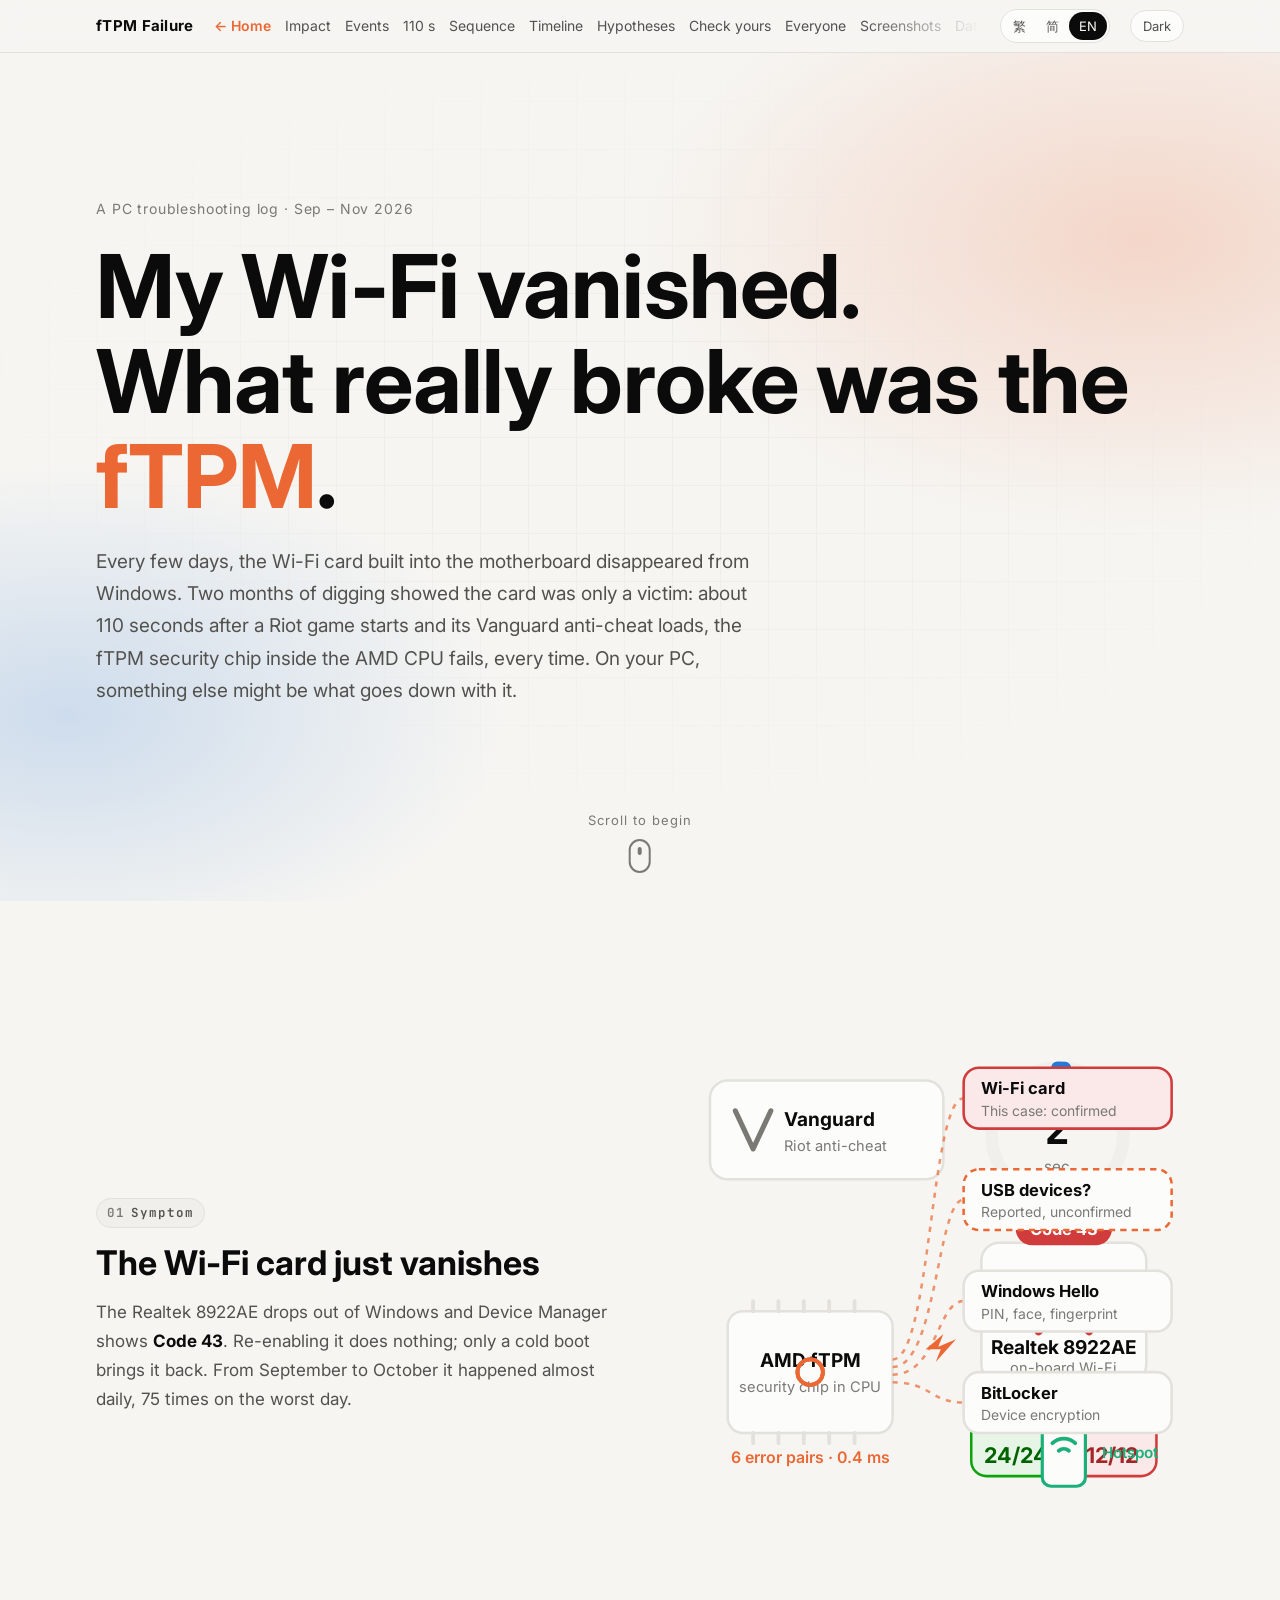
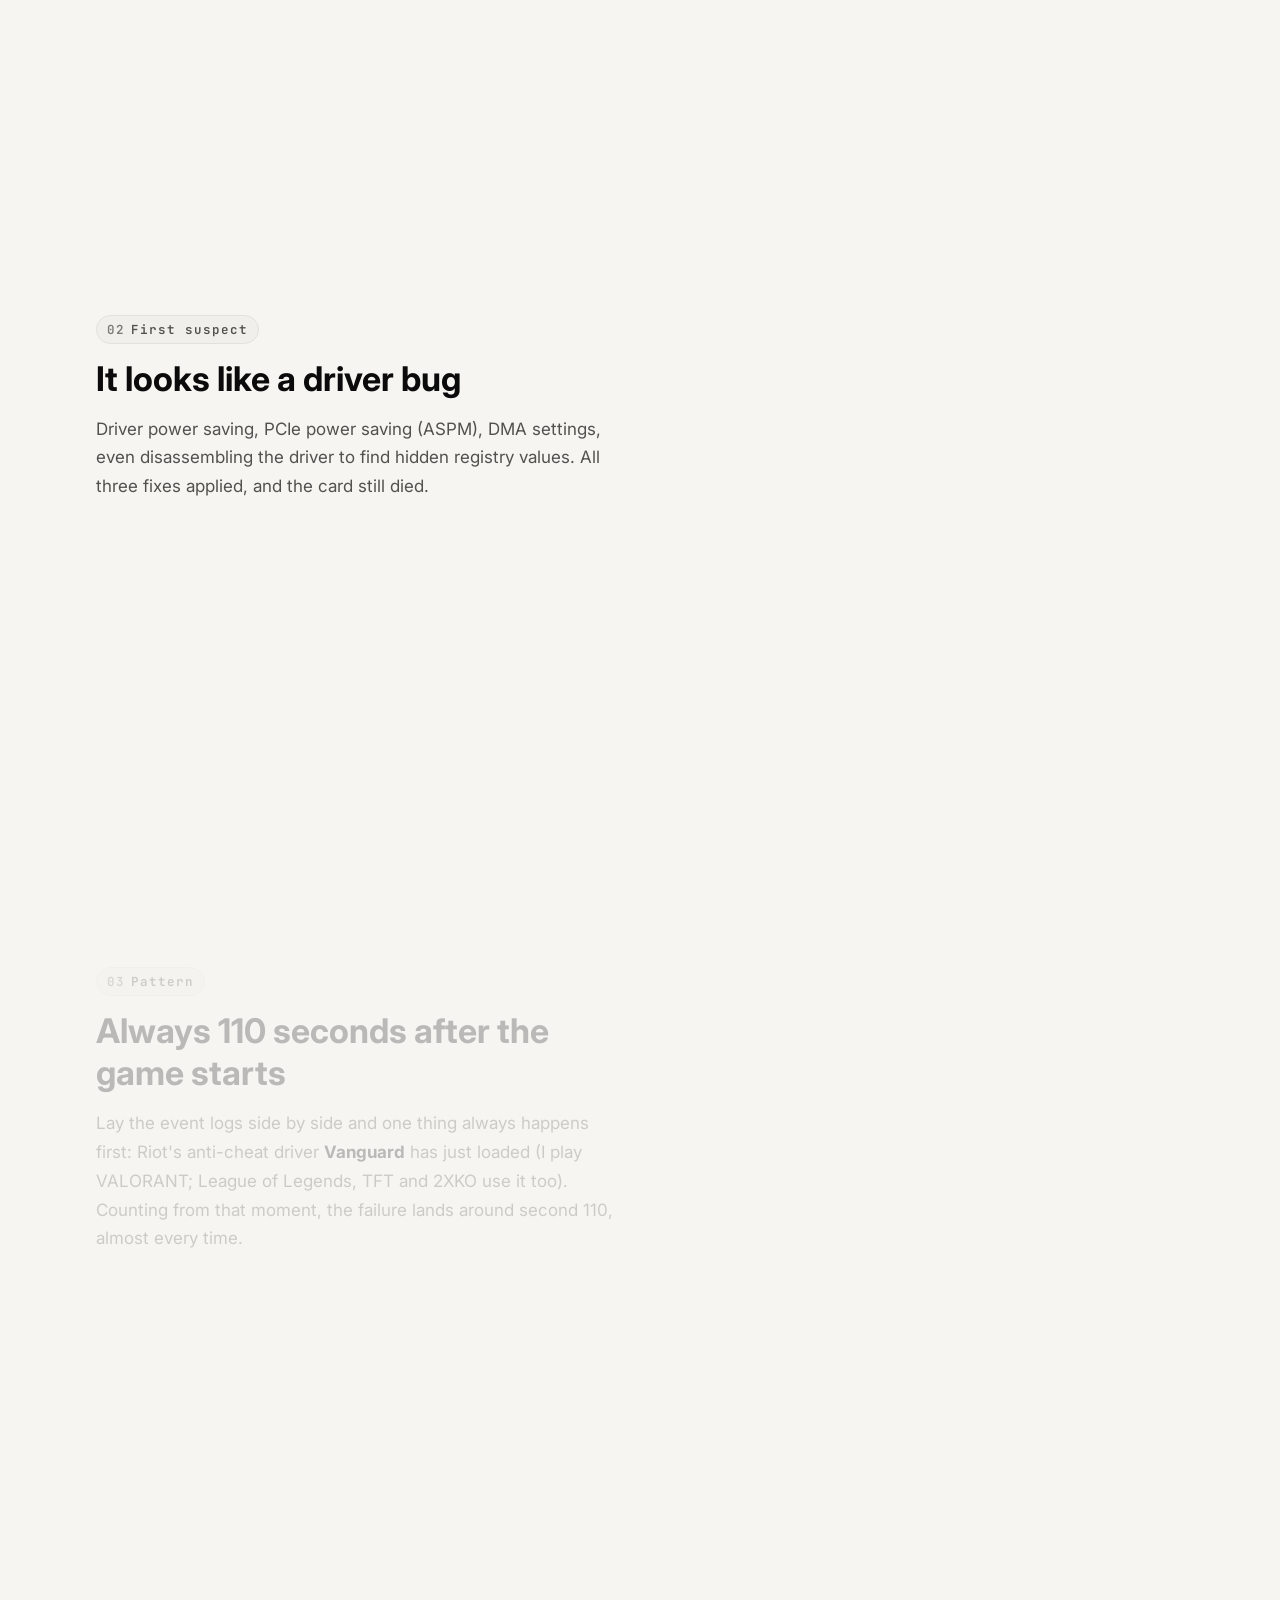
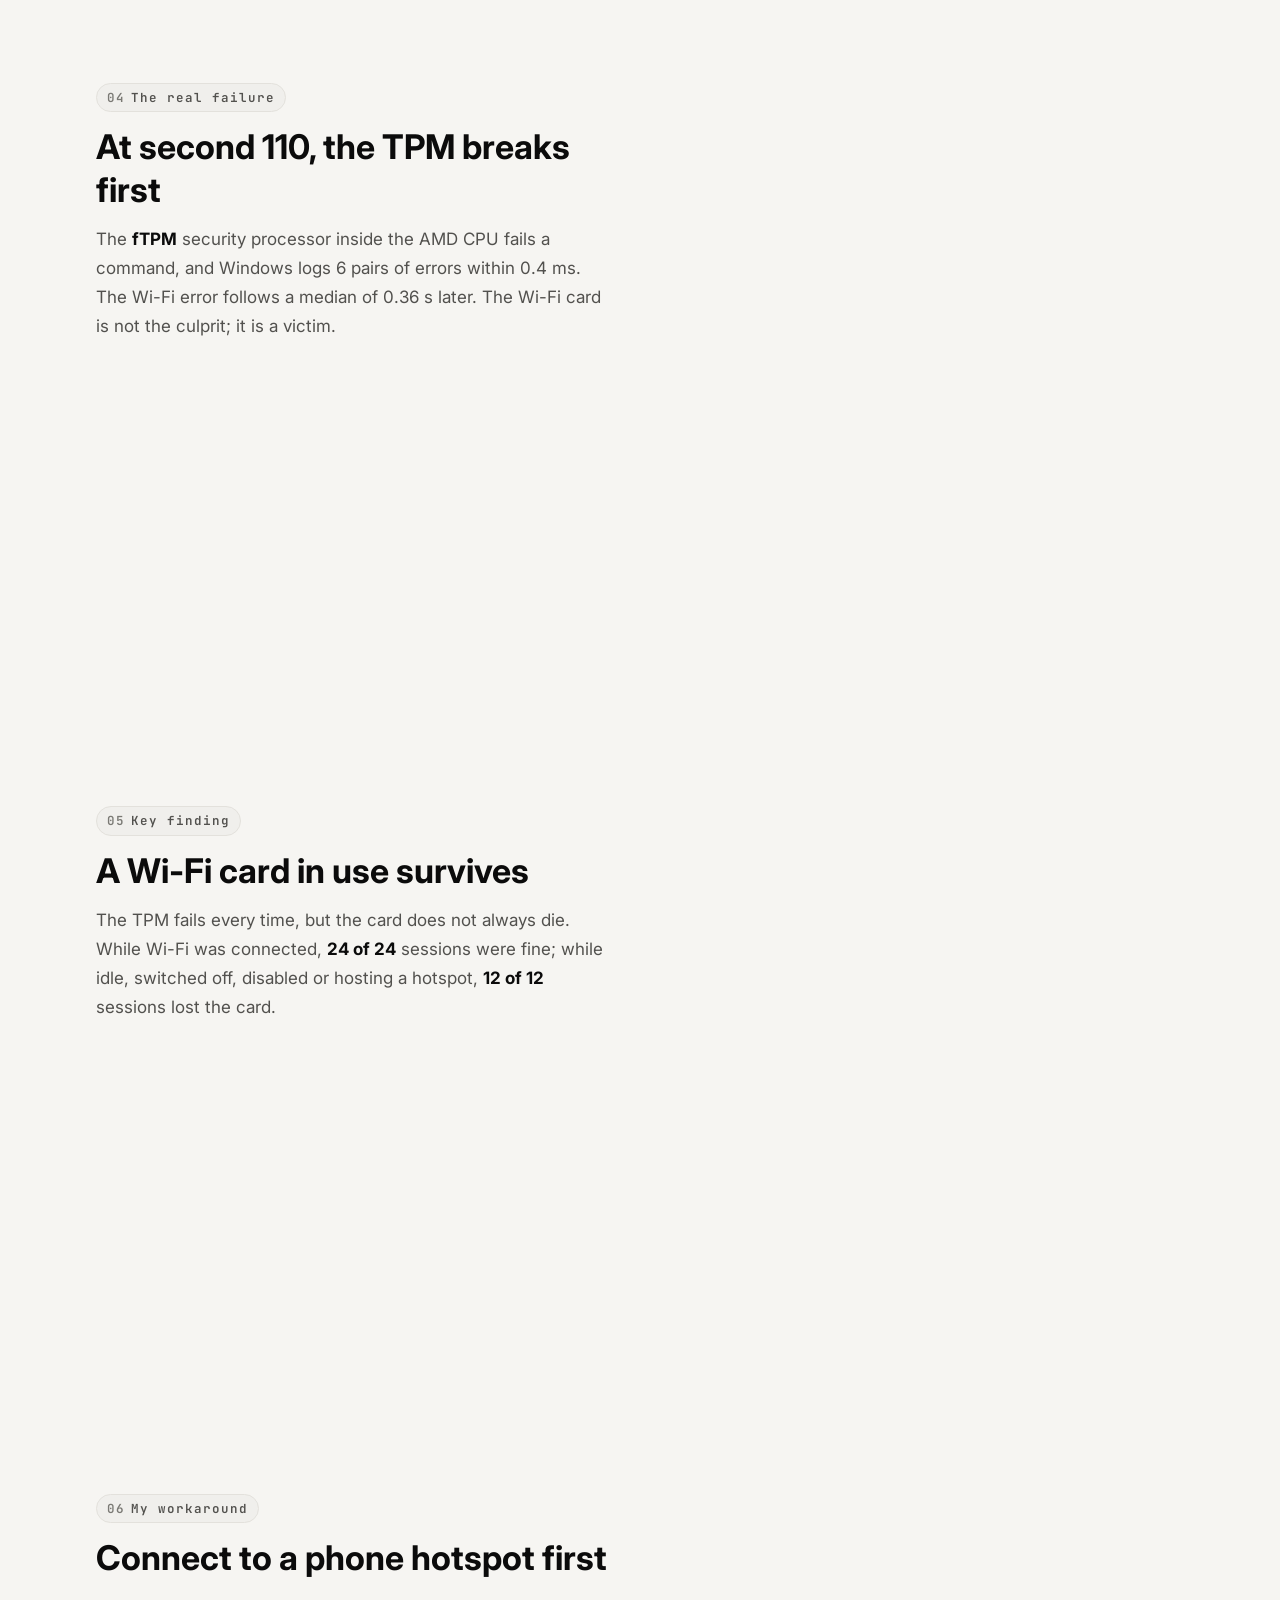
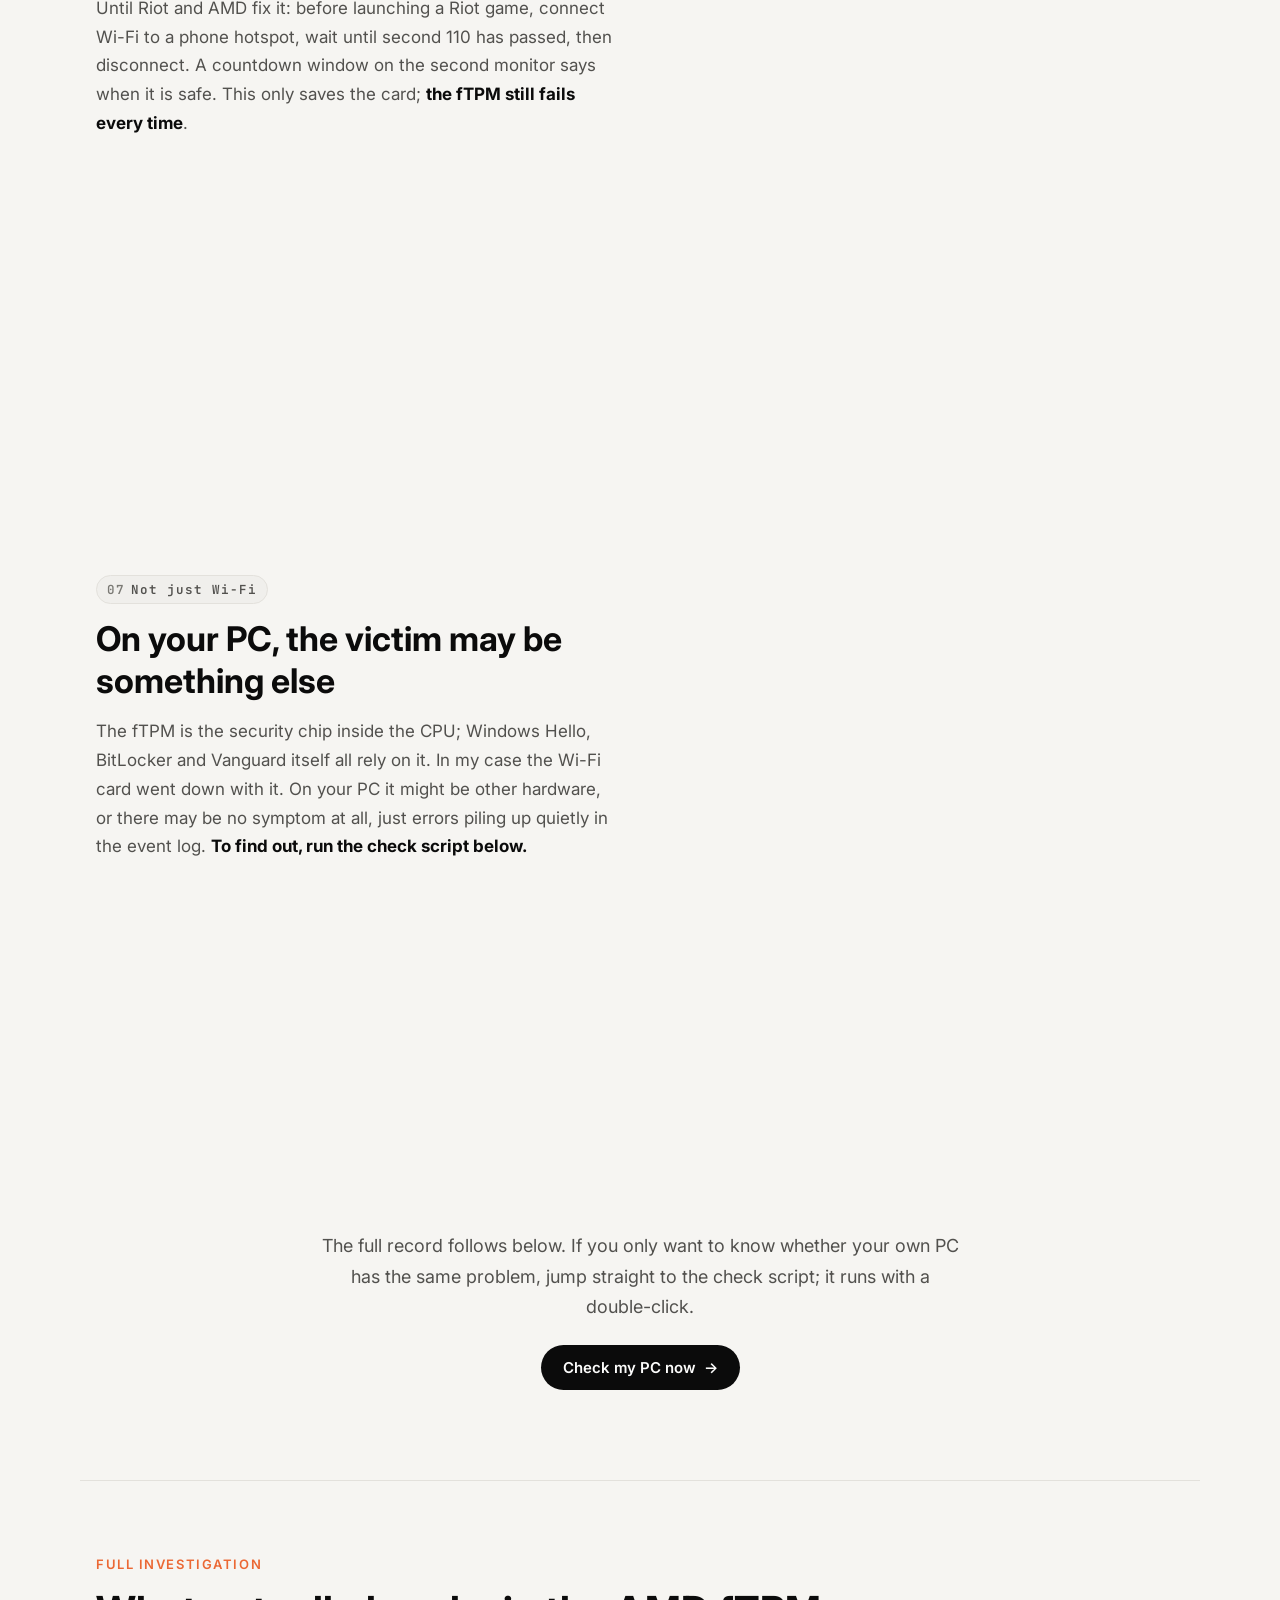
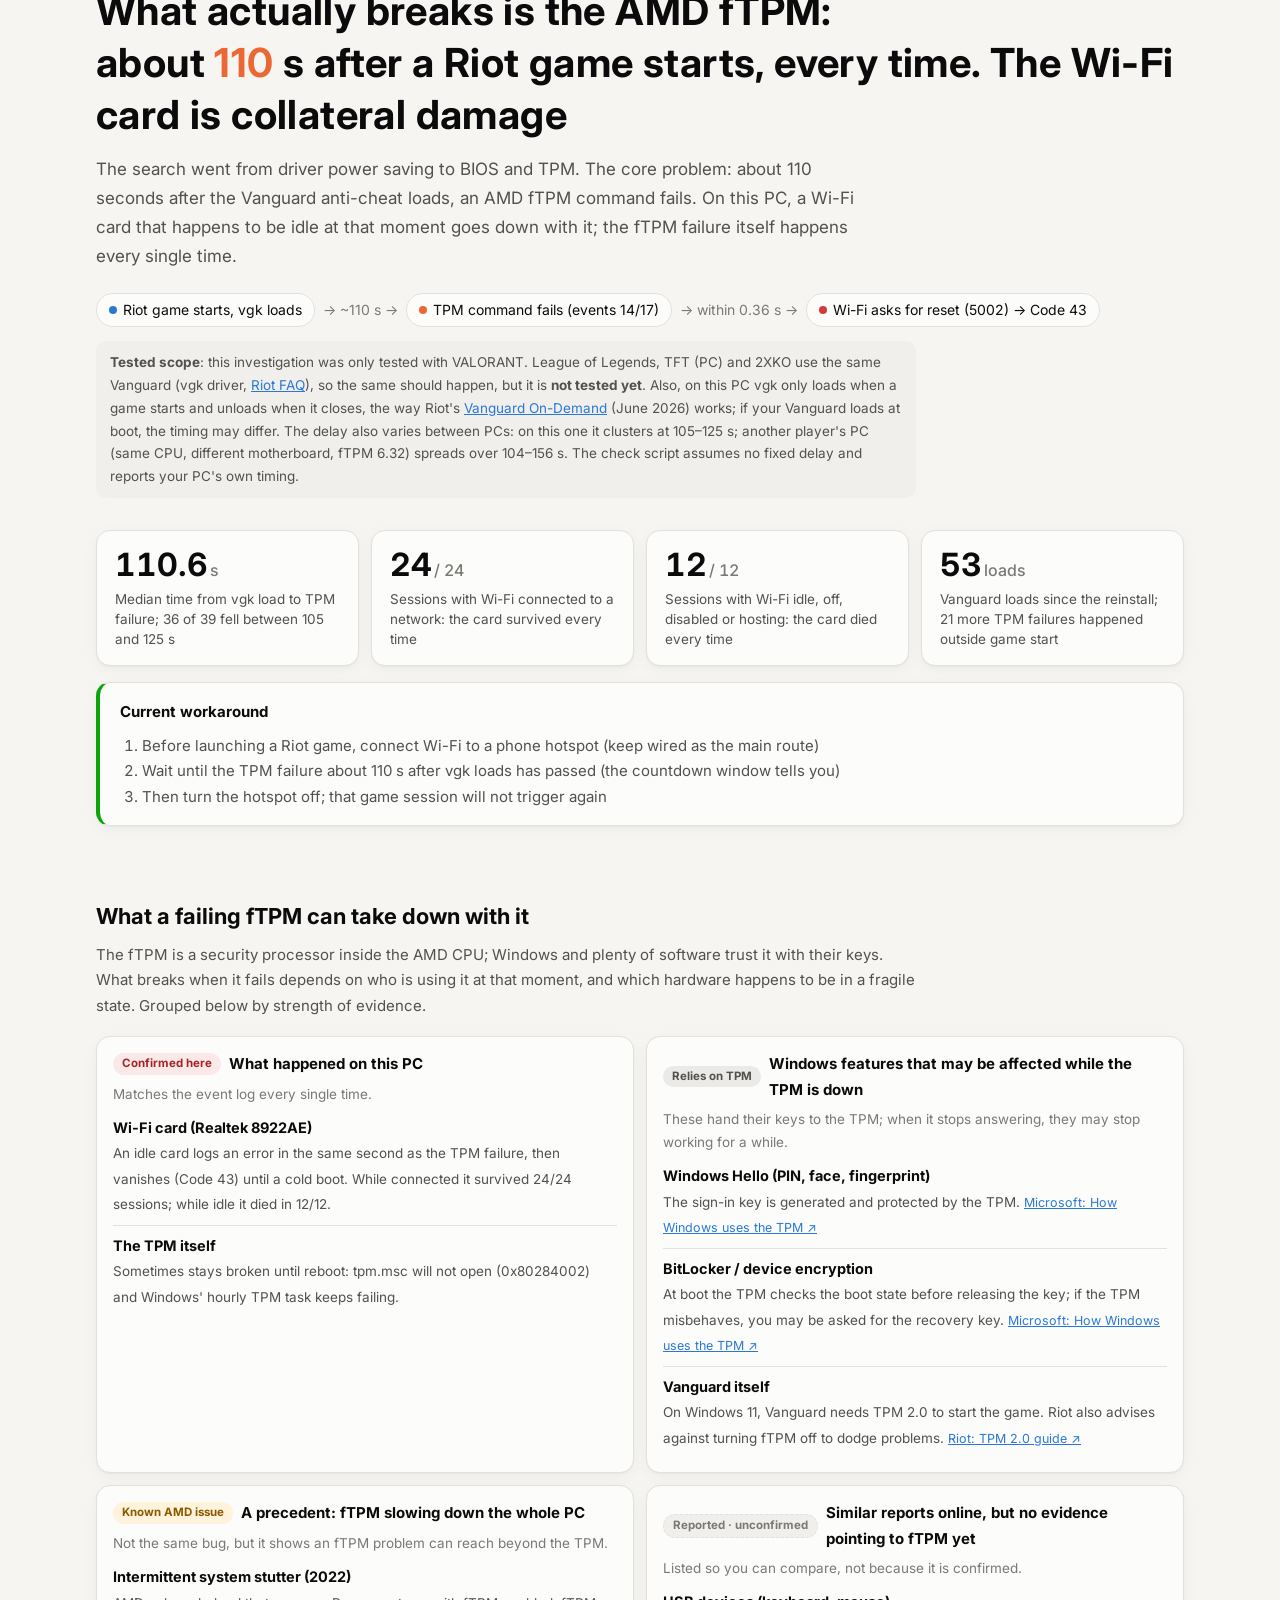
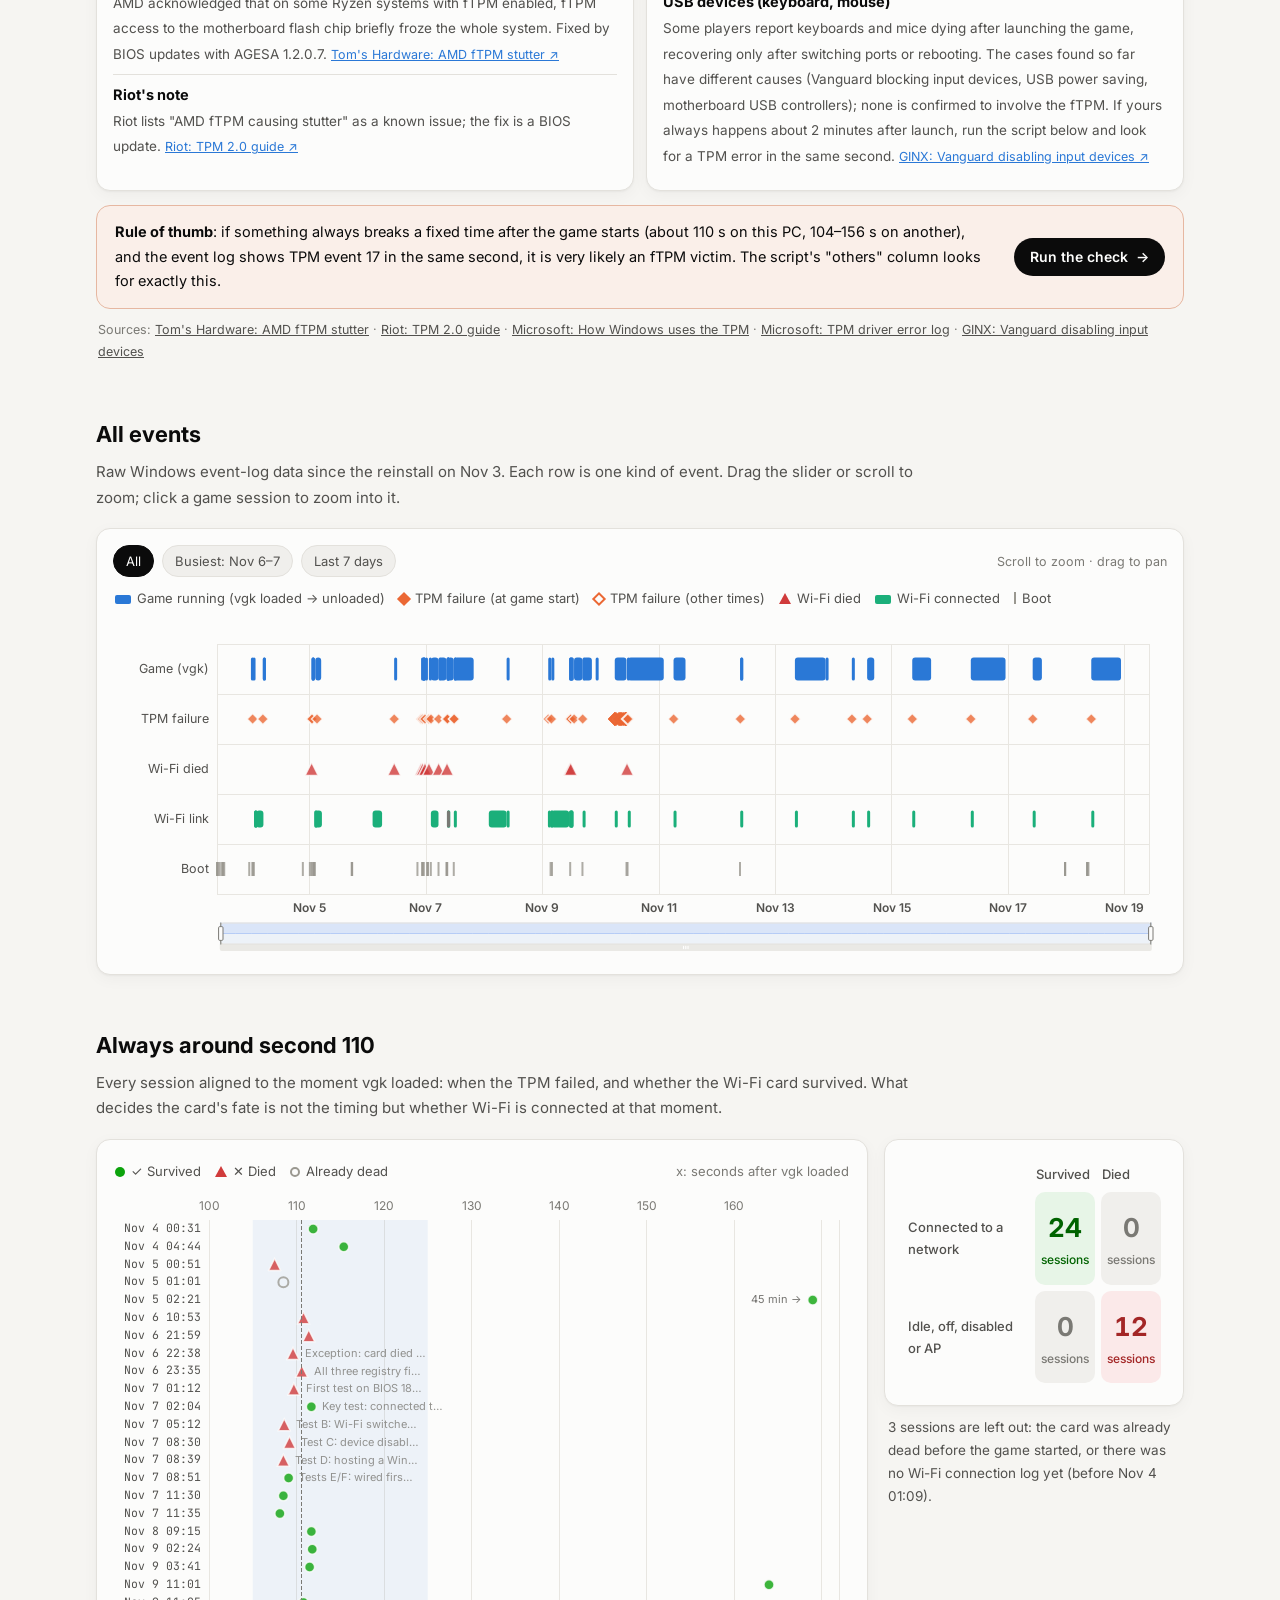
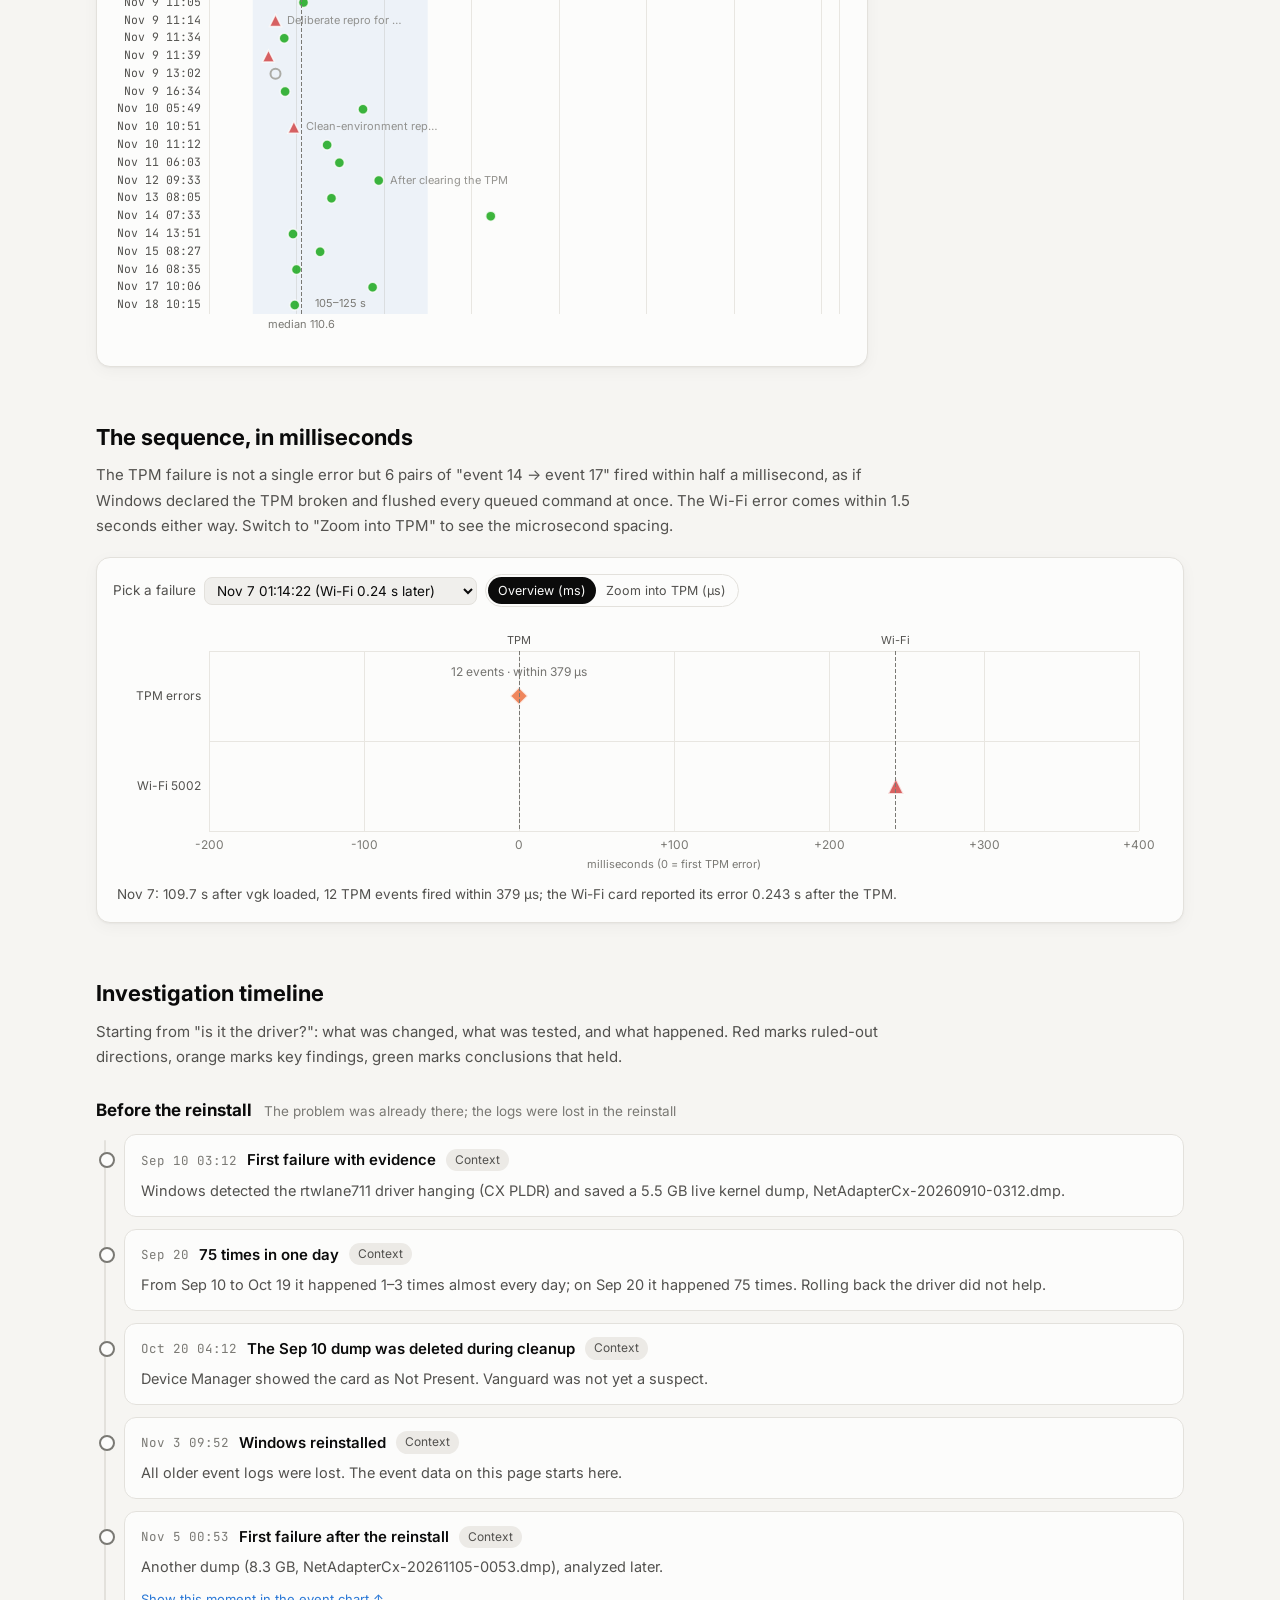
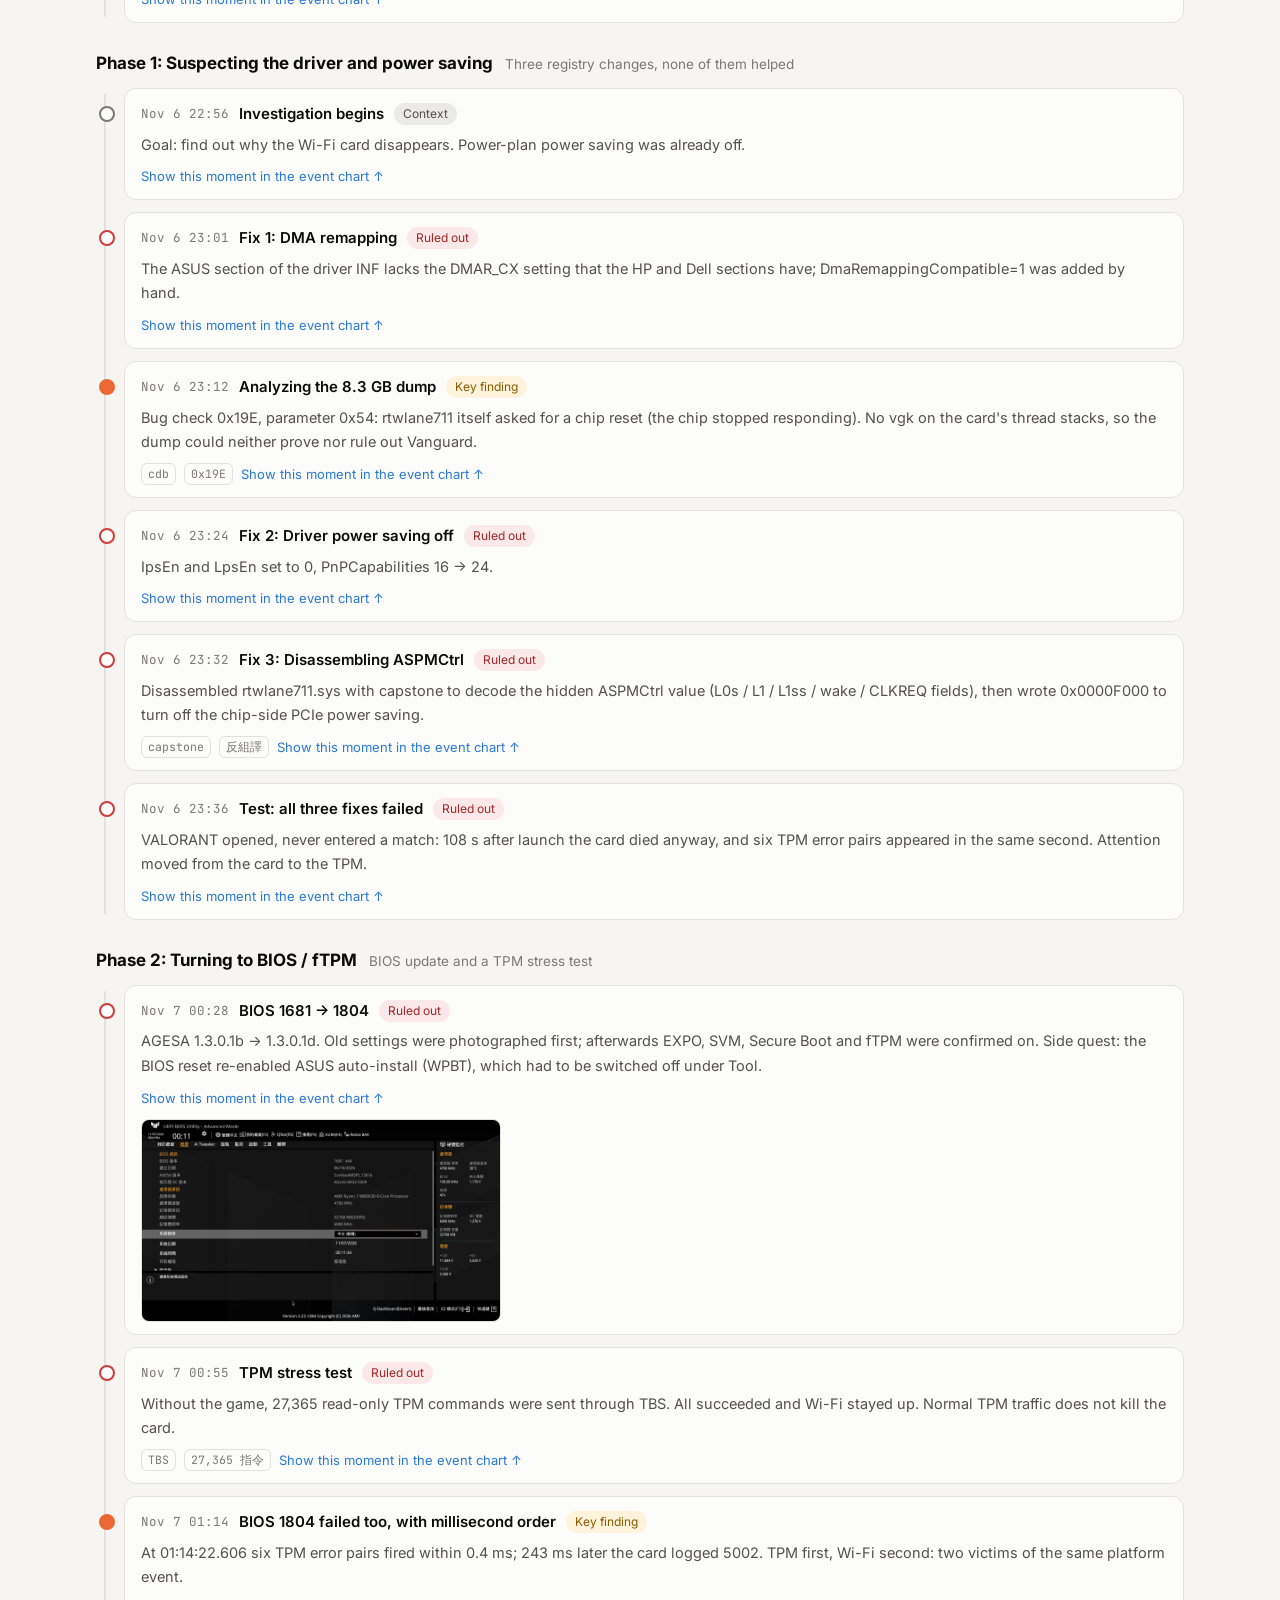
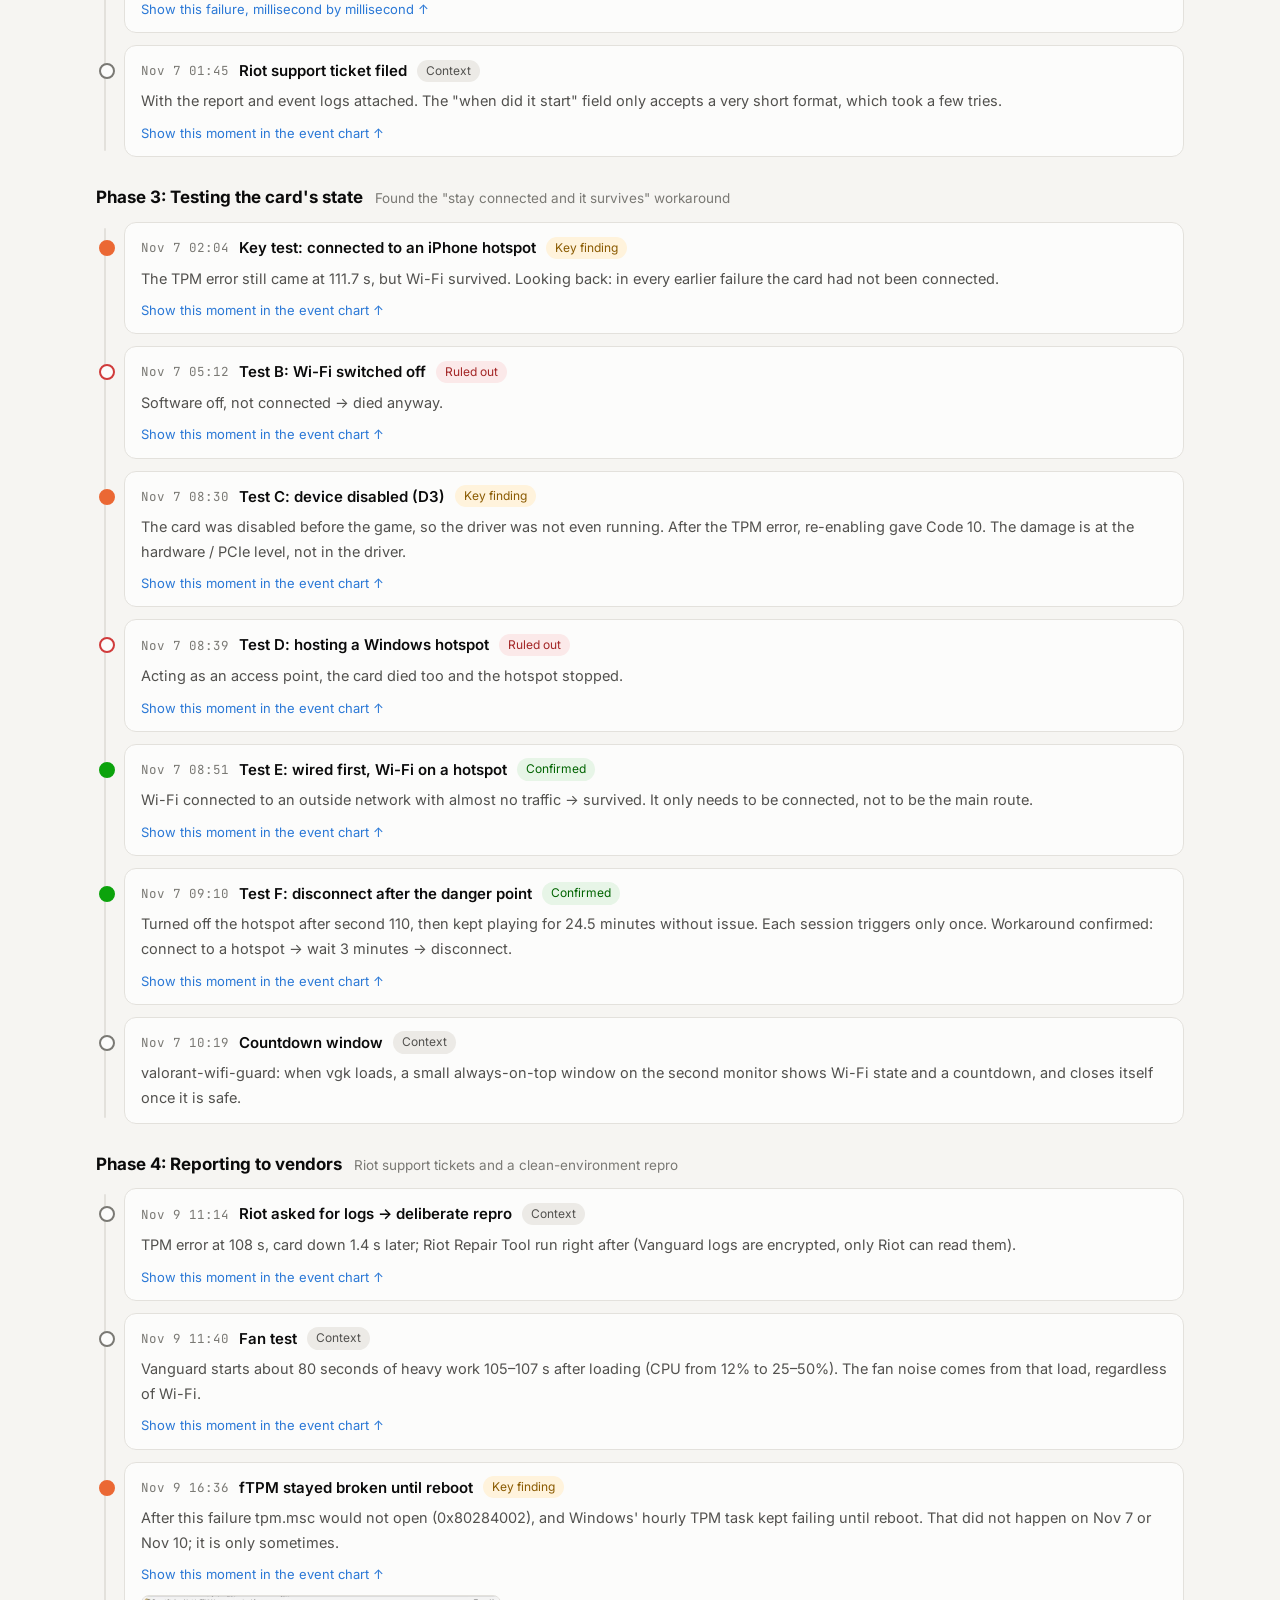
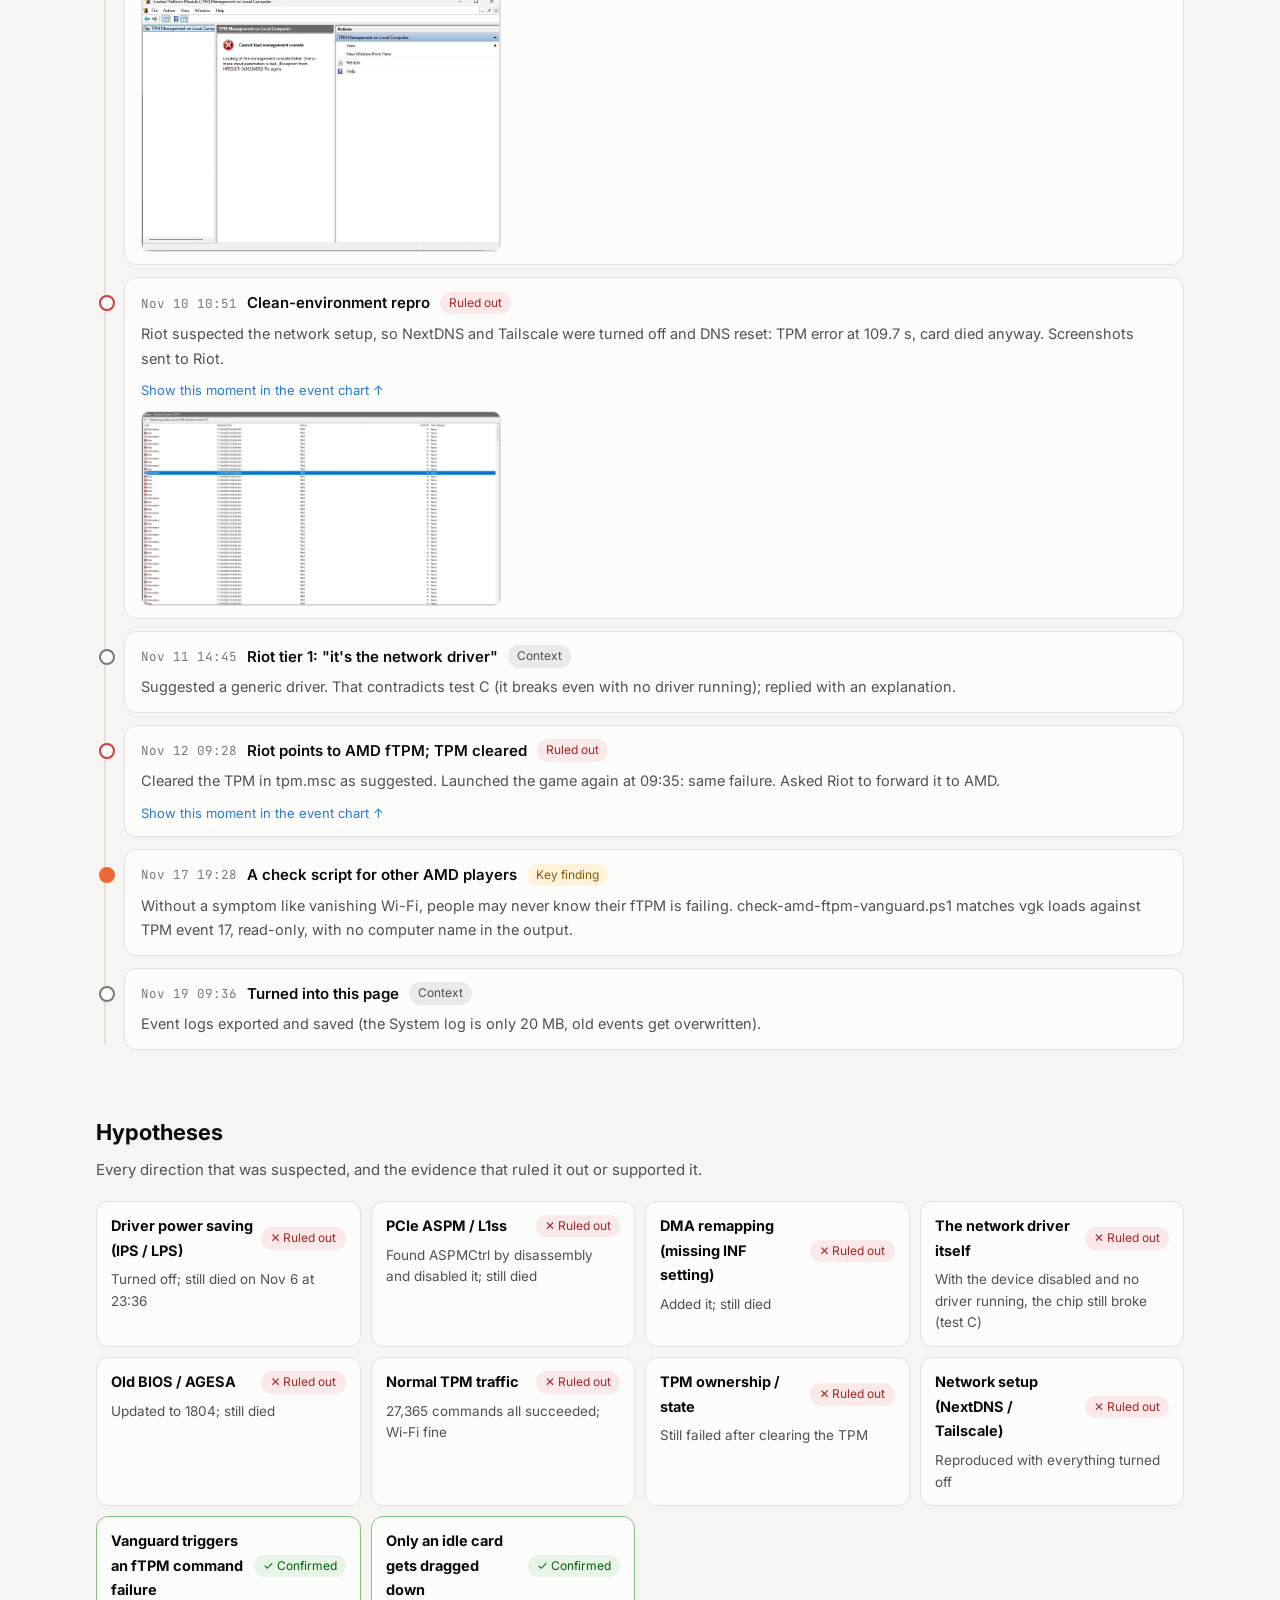
==== commit 85d7b5b3: "Show the real run warning in step 2 of the check Double-clicking the downloaded .bat shows Windows' " ====
--- a/site/investigation.html
+++ b/site/investigation.html
@@ -20,7 +20,7 @@
   <link rel="preconnect" href="https://fonts.gstatic.com" crossorigin>
   <link rel="stylesheet" href="https://fonts.googleapis.com/css2?family=Noto+Sans+SC:wght@400;500;700&family=Noto+Sans+TC:wght@400;500;700&family=Inter:wght@400;500;700&family=JetBrains+Mono:wght@400;500&display=swap">
   <!-- FONTS:END -->
-  <link rel="stylesheet" href="style.css?v=dfca2b52">
+  <link rel="stylesheet" href="style.css?v=1b69c1f7">
 </head>
 <body>
   <div class="progress" id="progress"></div>
@@ -401,9 +401,9 @@
   <script src="data/downloads.js?v=87ffc884"></script>
   <script src="data/config.js?v=b7279f89"></script>
   <script src="lib/result.js?v=515723cc"></script>
-  <script src="i18n/zh-TW.js?v=a18f1d18"></script>
-  <script src="i18n/zh-CN.js?v=5267f270"></script>
-  <script src="i18n/en.js?v=4afafe71"></script>
+  <script src="i18n/zh-TW.js?v=7522ba0b"></script>
+  <script src="i18n/zh-CN.js?v=6c8a80d0"></script>
+  <script src="i18n/en.js?v=1816aa0c"></script>
   <script src="app.js?v=2c26c0e1"></script>
 </body>
 </html>
--- a/site/style.css
+++ b/site/style.css
@@ -680,6 +680,9 @@
 .h-num { flex: none; width: 32px; height: 32px; border-radius: 50%; display: grid; place-items: center; font-weight: 700; background: var(--text); color: var(--surface); }
 .h-steps strong { display: block; font-size: 16px; margin: 3px 0 4px; }
 .h-steps p { margin: 0; font-size: 14px; color: var(--text-2); line-height: 1.65; }
+.h-shot { margin: 16px 0 0; display: flex; flex-wrap: wrap; align-items: center; gap: 10px 18px; }
+.h-shot img { max-width: 100%; height: auto; border-radius: 10px; border: 1px solid var(--border); box-shadow: var(--shadow); }
+.h-shot figcaption { color: var(--text-2); font-size: 14.5px; max-width: 280px; }
 .h-dl { display: flex; flex-wrap: wrap; align-items: center; gap: 10px 16px; margin: 20px 0 0; }
 .h-dl .filemeta { margin: 0; }
 .h-safe { margin: 18px 0 0; max-width: 860px; }
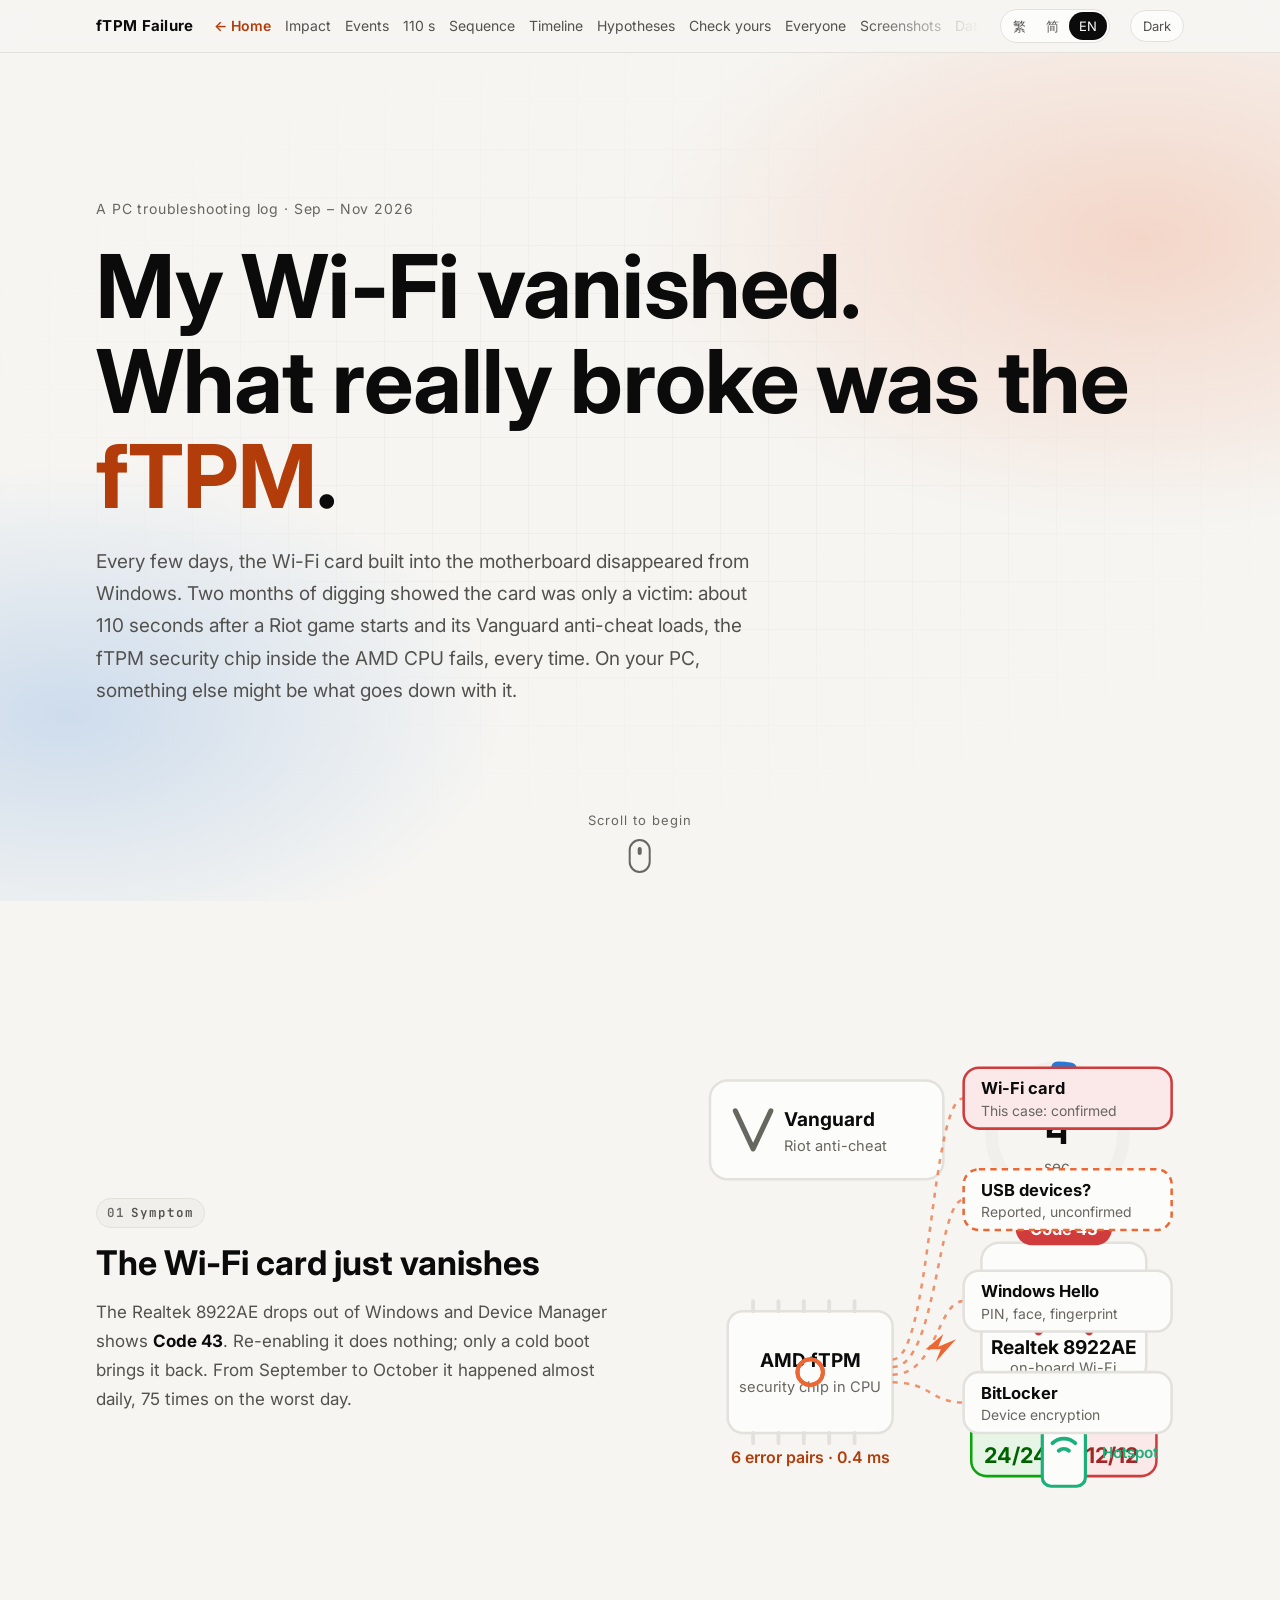
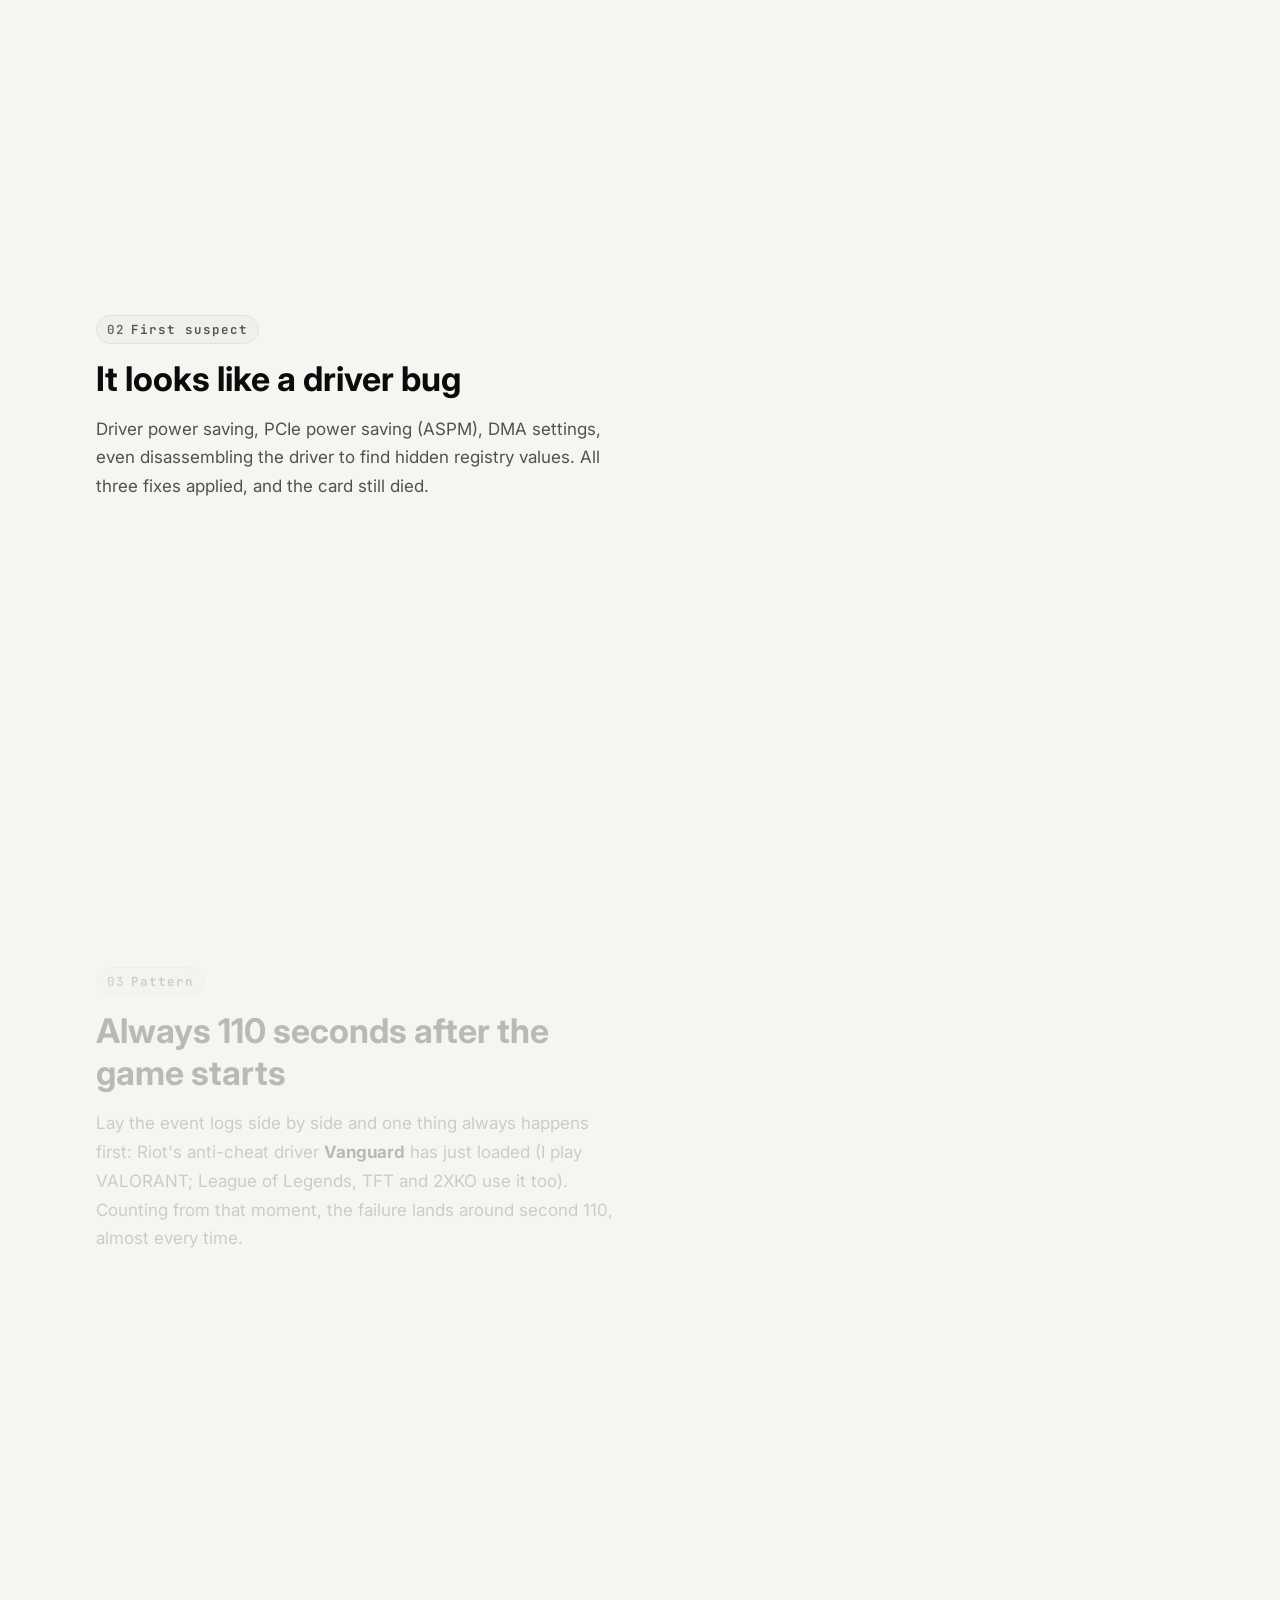
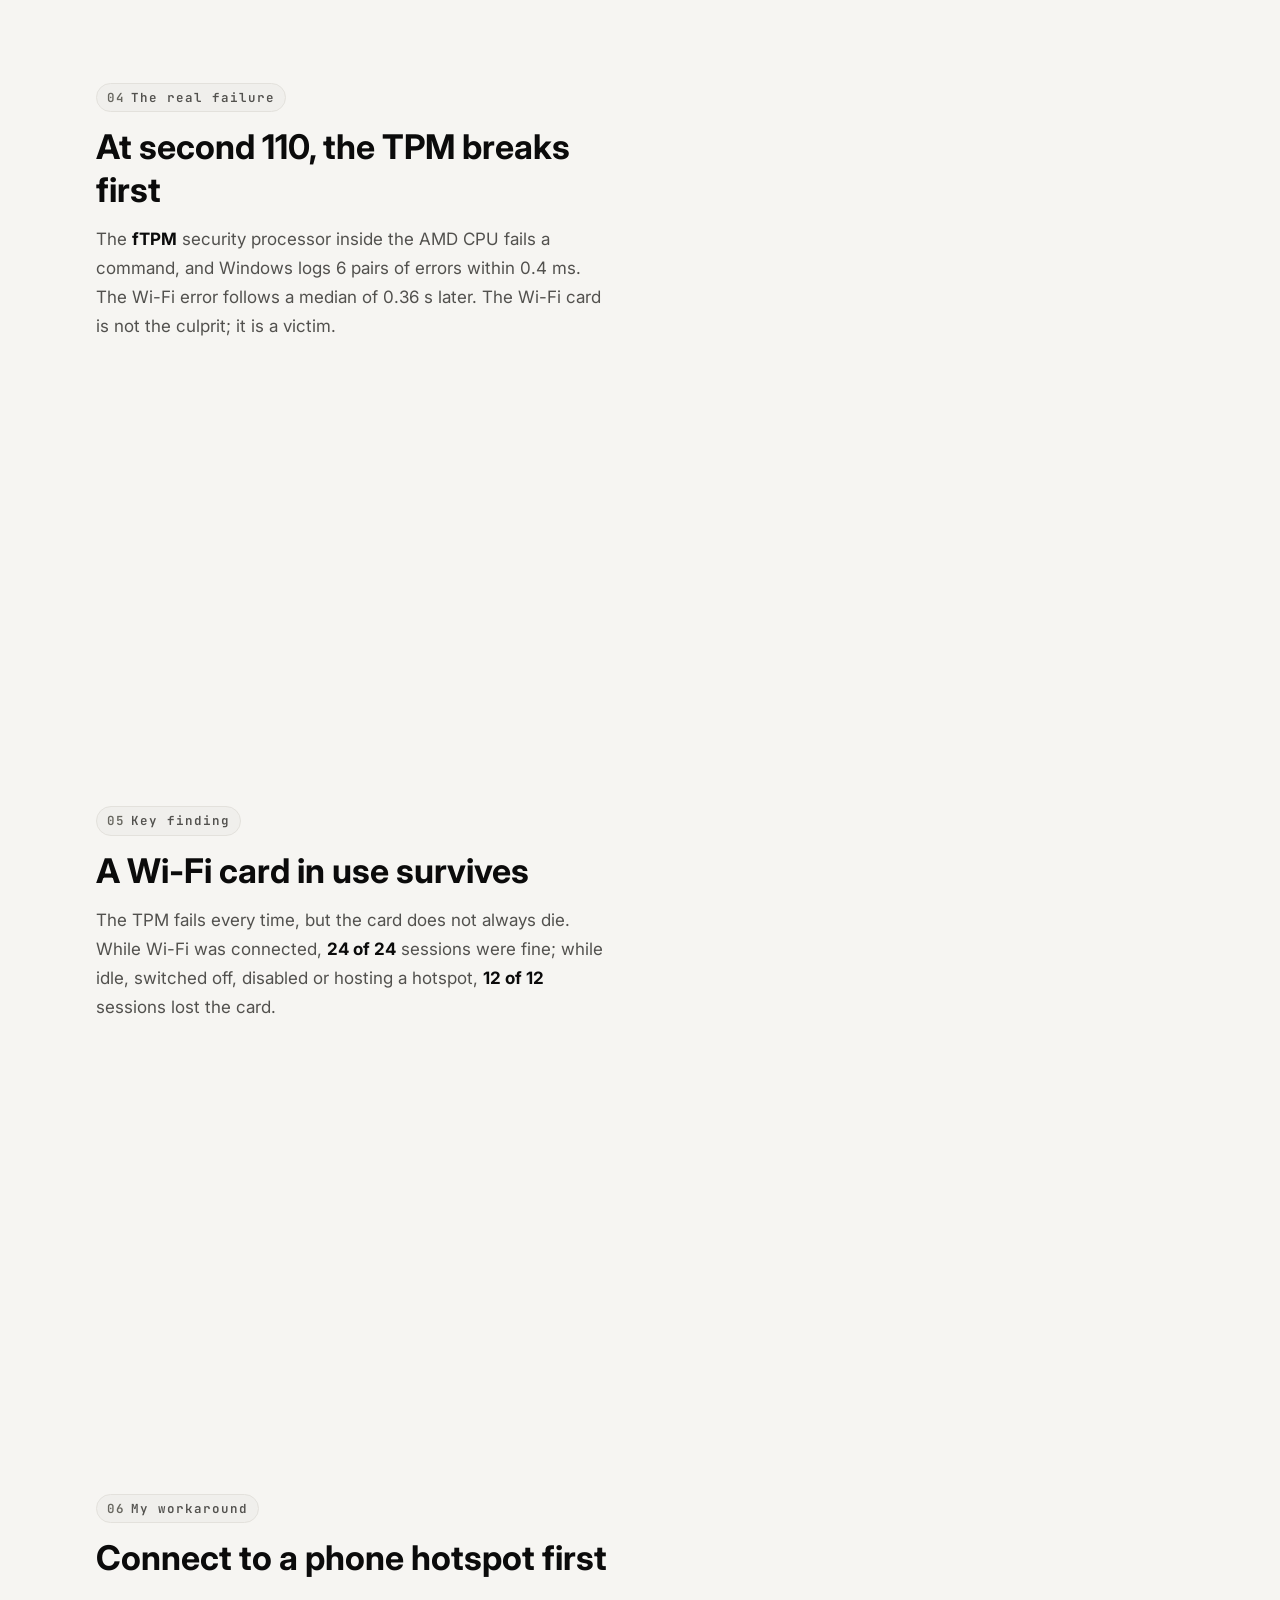
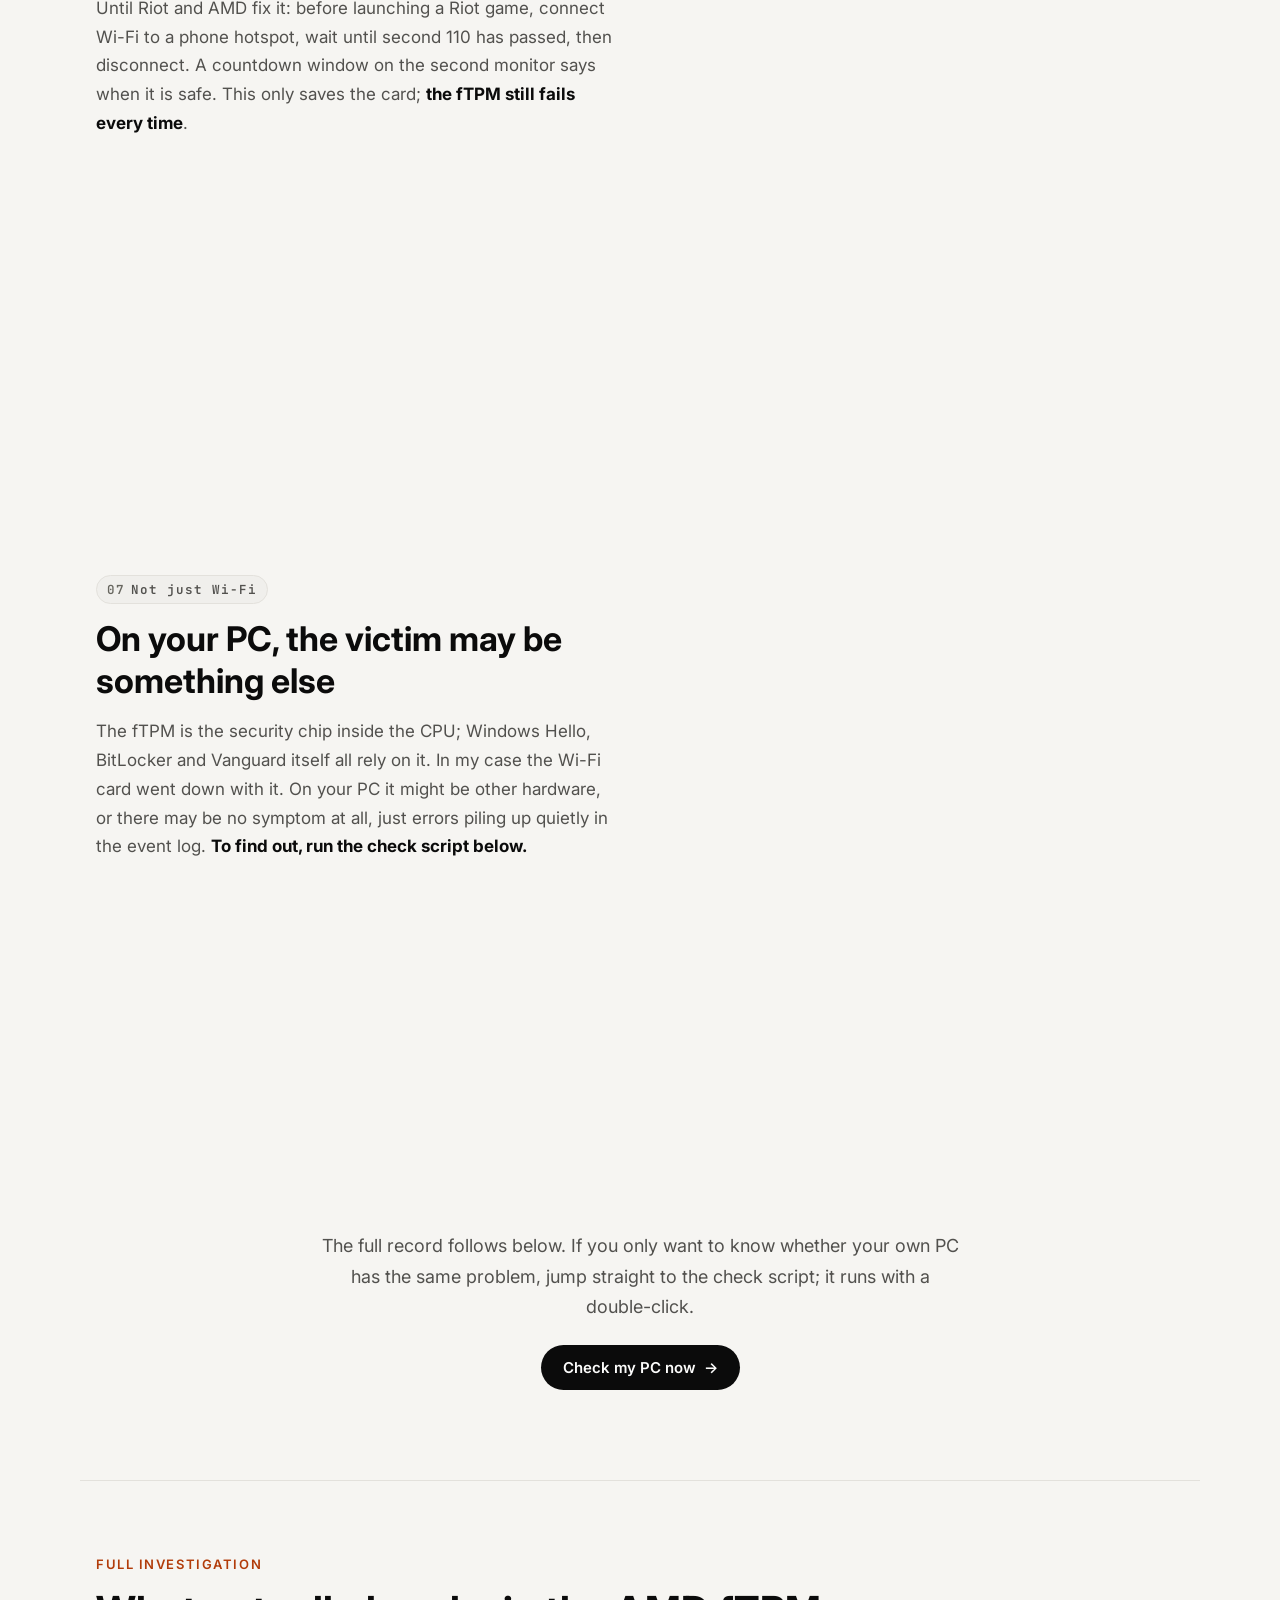
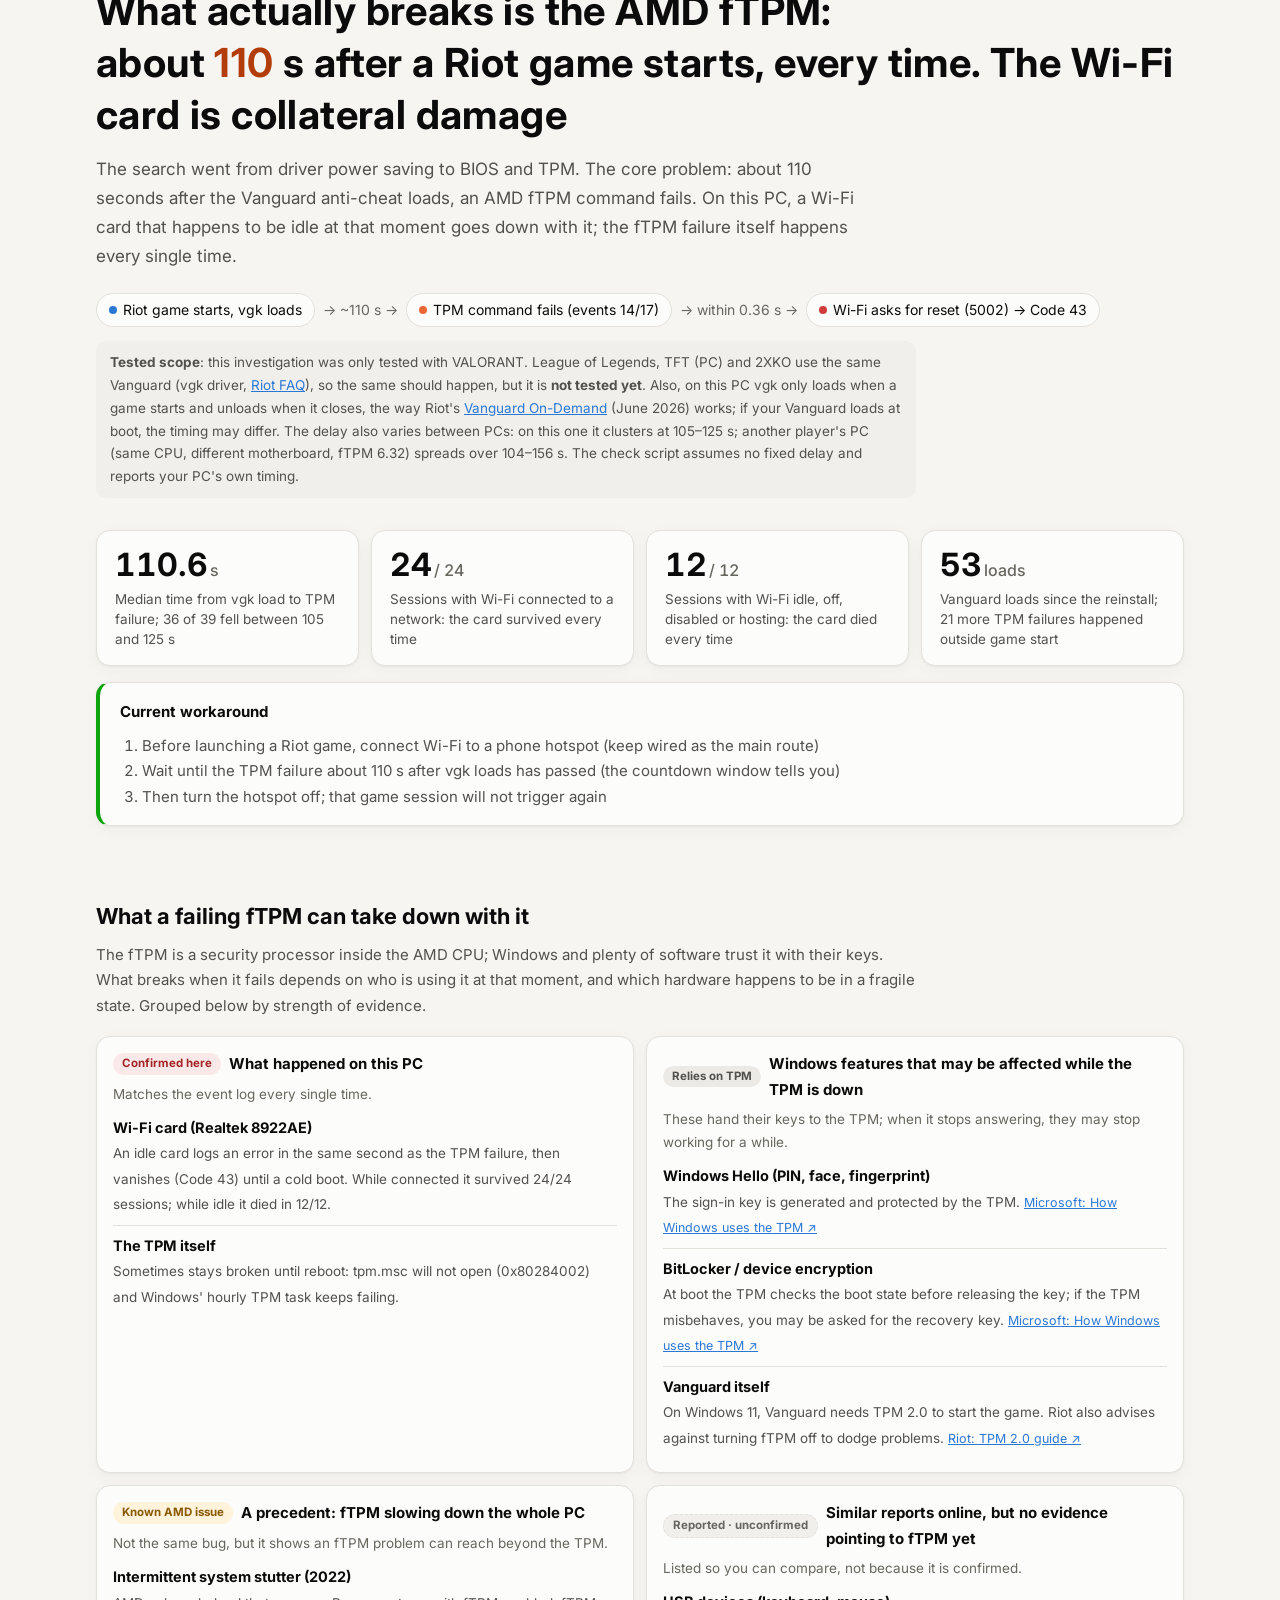
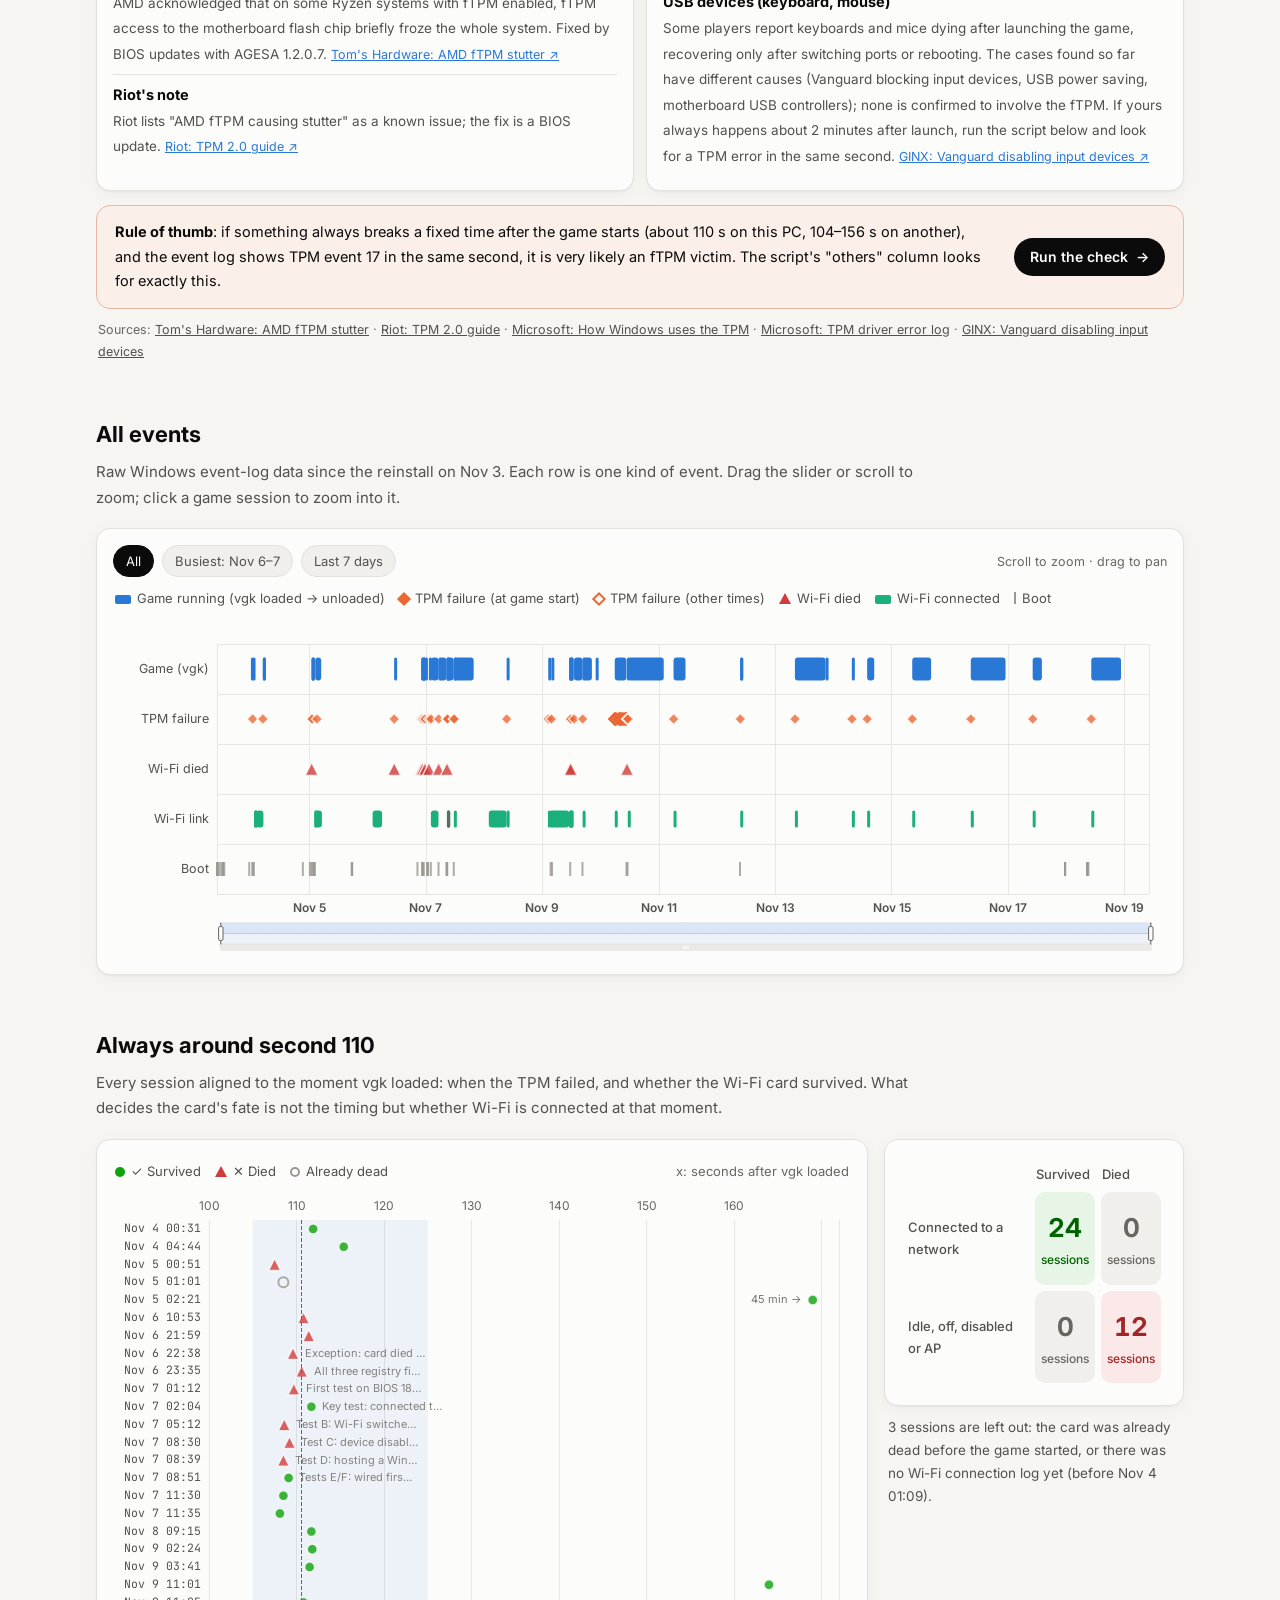
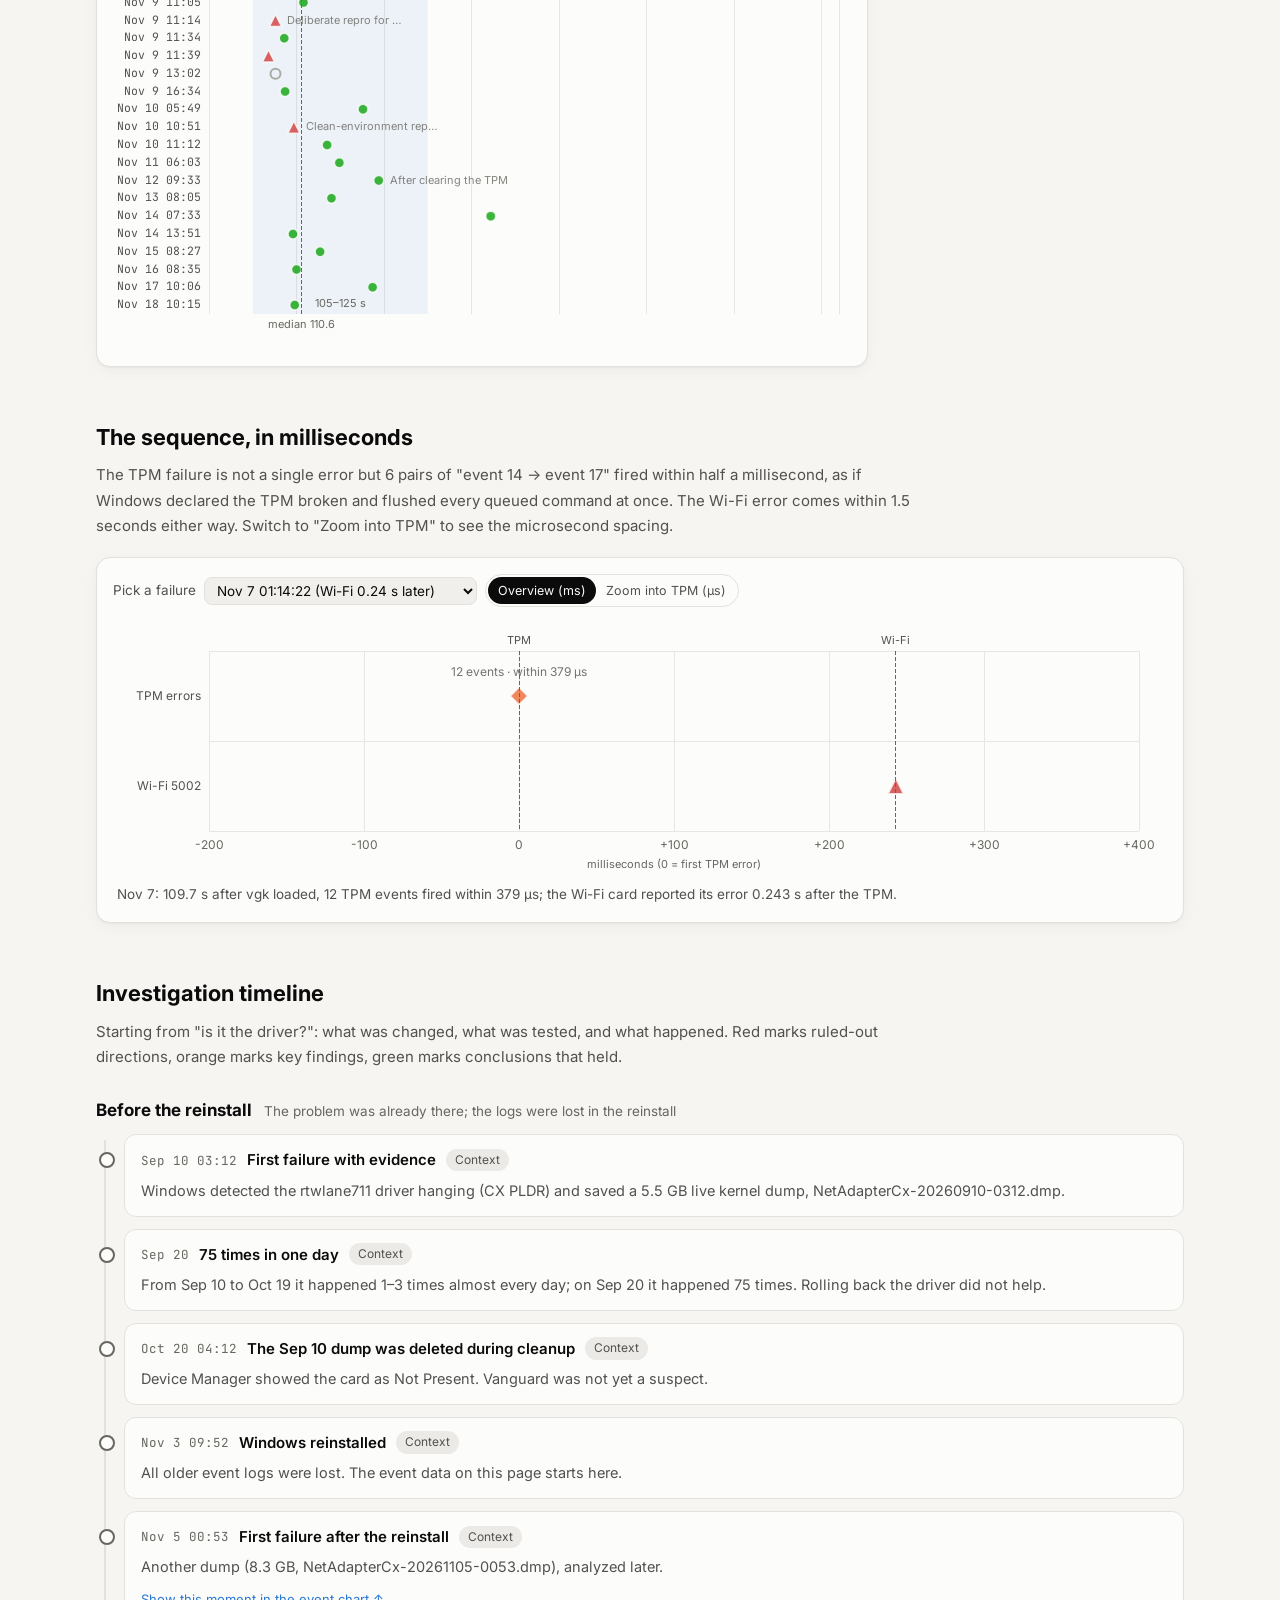
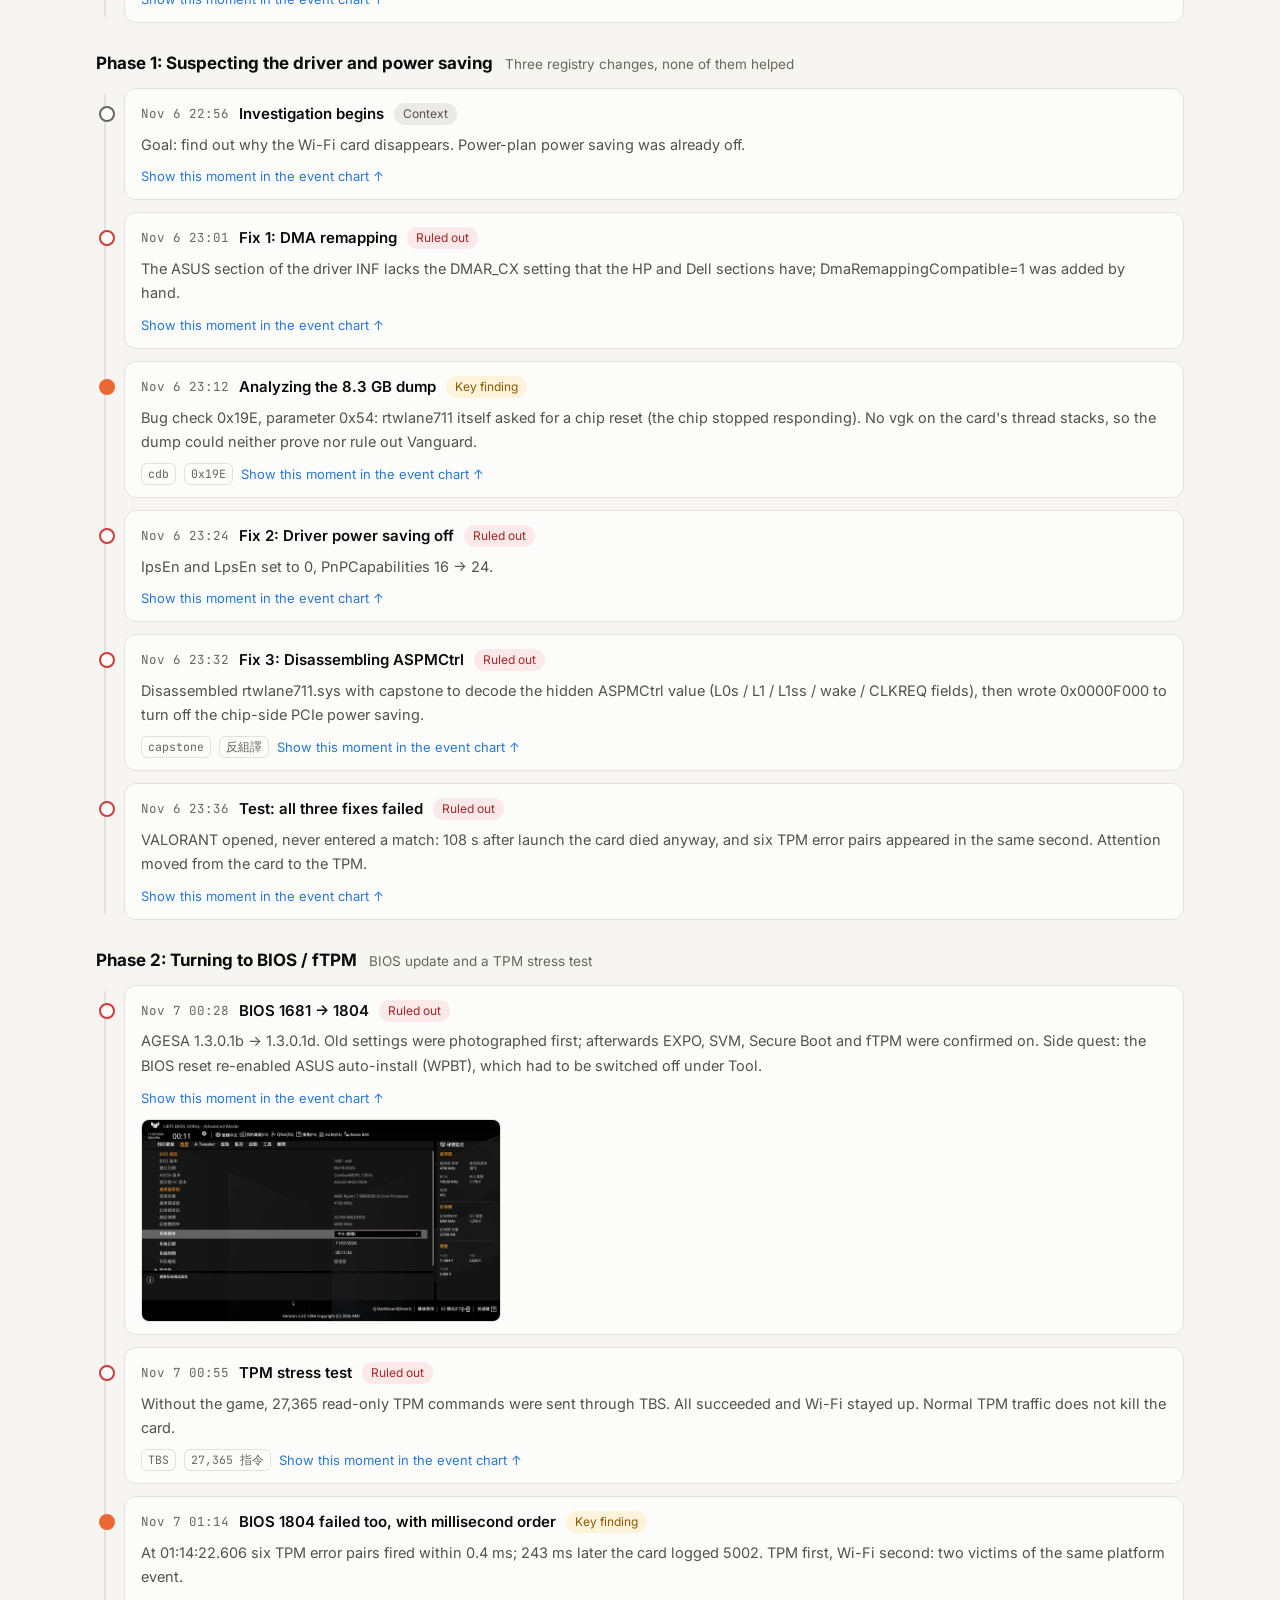
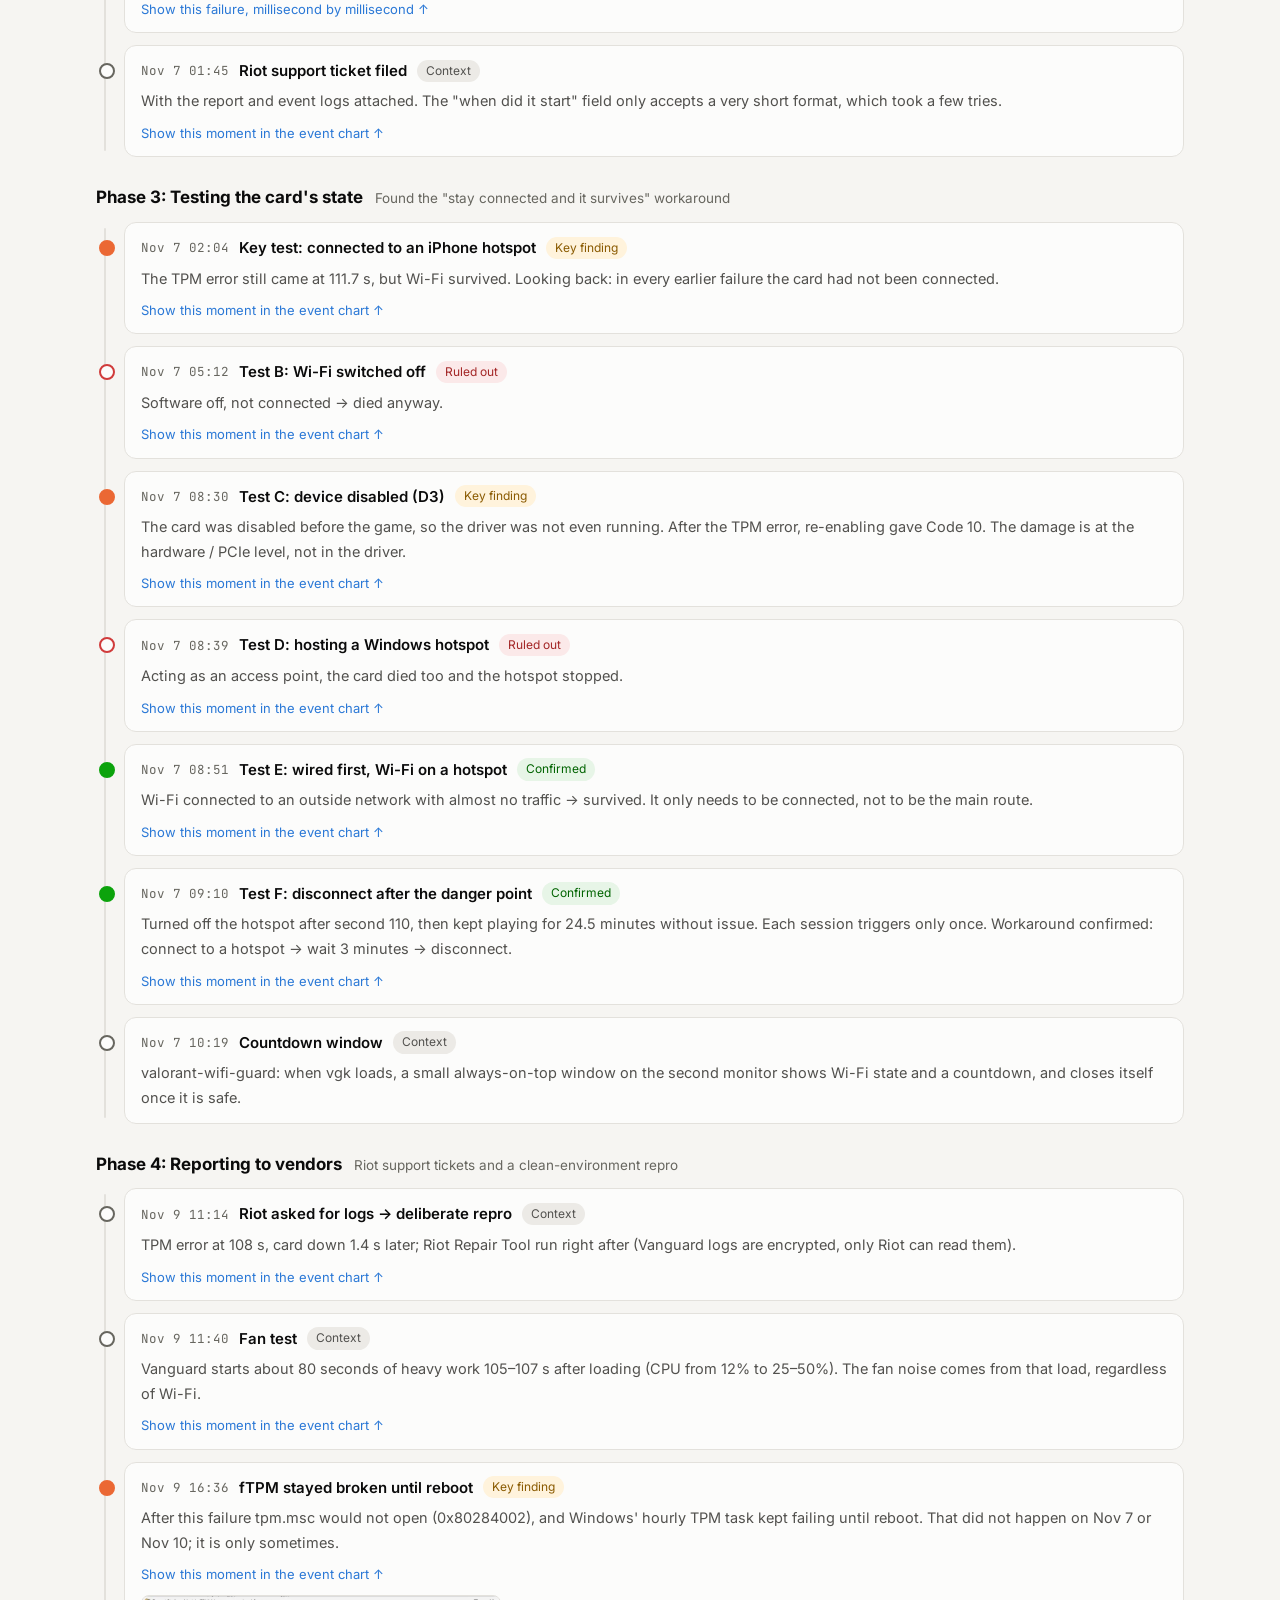
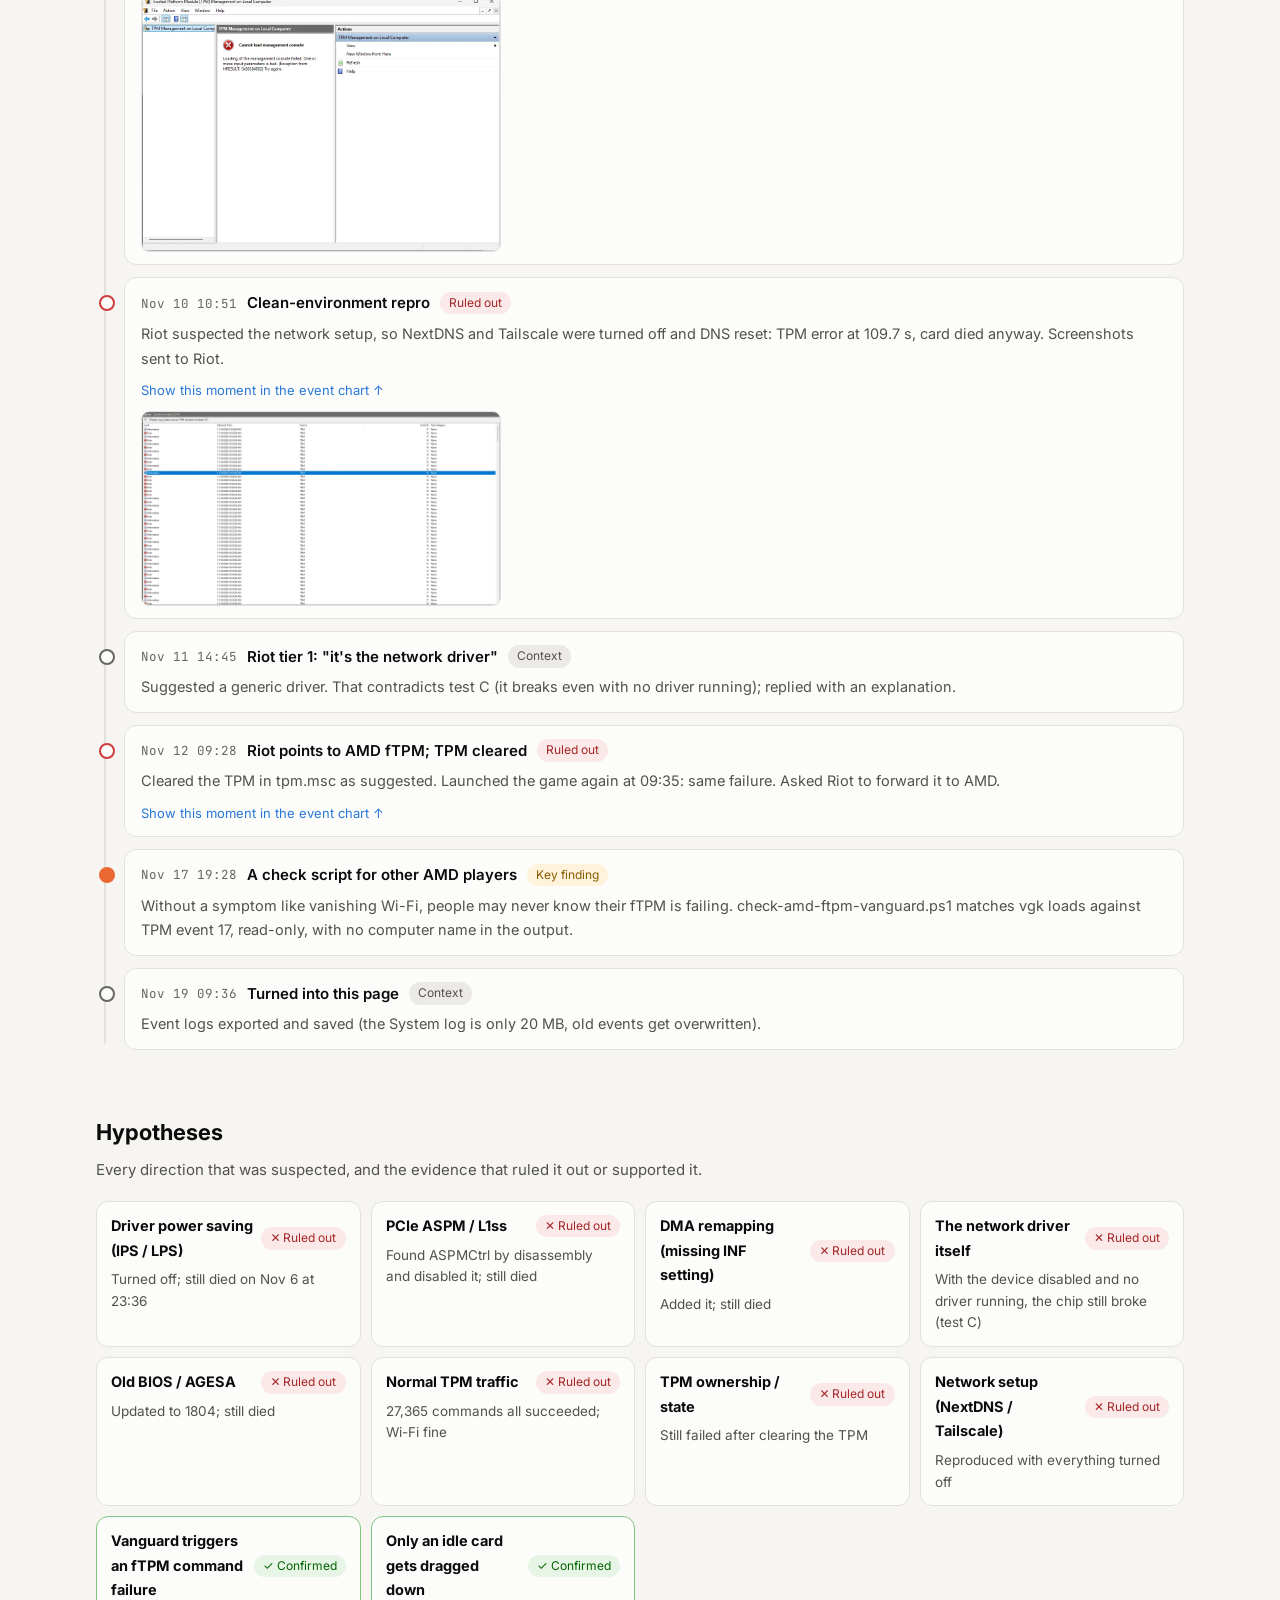
==== commit 87d01b16: "Fix mobile overflow, hide percentages for small samples, soften claims - Header: on screens up to 86" ====
--- a/site/investigation.html
+++ b/site/investigation.html
@@ -20,7 +20,7 @@
   <link rel="preconnect" href="https://fonts.gstatic.com" crossorigin>
   <link rel="stylesheet" href="https://fonts.googleapis.com/css2?family=Noto+Sans+SC:wght@400;500;700&family=Noto+Sans+TC:wght@400;500;700&family=Inter:wght@400;500;700&family=JetBrains+Mono:wght@400;500&display=swap">
   <!-- FONTS:END -->
-  <link rel="stylesheet" href="style.css?v=1b69c1f7">
+  <link rel="stylesheet" href="style.css?v=dd8a2c8c">
 </head>
 <body>
   <div class="progress" id="progress"></div>
@@ -401,9 +401,9 @@
   <script src="data/downloads.js?v=87ffc884"></script>
   <script src="data/config.js?v=b7279f89"></script>
   <script src="lib/result.js?v=515723cc"></script>
-  <script src="i18n/zh-TW.js?v=7522ba0b"></script>
-  <script src="i18n/zh-CN.js?v=6c8a80d0"></script>
-  <script src="i18n/en.js?v=1816aa0c"></script>
-  <script src="app.js?v=2c26c0e1"></script>
+  <script src="i18n/zh-TW.js?v=09412bc9"></script>
+  <script src="i18n/zh-CN.js?v=8870f2d8"></script>
+  <script src="i18n/en.js?v=121139e6"></script>
+  <script src="app.js?v=beb7d872"></script>
 </body>
 </html>
--- a/site/style.css
+++ b/site/style.css
@@ -7,12 +7,13 @@
   --border: #e3e1dc;
   --text: #0b0b0b;
   --text-2: #52514e;
-  --text-3: #7a7974;
+  --text-3: #67665f;
   --accent: #2a78d6;
   --grid: #e8e6e1;
 
   --c-vgk: #2a78d6;
   --c-tpm: #eb6834;
+  --c-tpm-text: #b23c0a;   /* 文字用的橘色：#eb6834 在淺色底上對比只有 2.9:1，圖表仍用 --c-tpm */
   --c-conn: #1baf7a;
   --c-fail: #d03b3b;
   --c-good: #0ca30c;
@@ -34,7 +35,7 @@
     color-scheme: dark;
     --bg: #121211; --surface: #1a1a19; --surface-2: #232321; --border: #2e2e2b;
     --text: #f0efec; --text-2: #c3c2b7; --text-3: #8d8c84; --accent: #3987e5; --grid: #2a2a27;
-    --c-vgk: #3987e5; --c-tpm: #d95926; --c-conn: #199e70; --c-fail: #e66767; --c-good: #0ca30c; --c-boot: #6f6e68;
+    --c-vgk: #3987e5; --c-tpm: #d95926; --c-conn: #199e70; --c-fail: #e66767; --c-good: #0ca30c; --c-boot: #6f6e68; --c-tpm-text: #e0632f;
     --band: rgba(57, 135, 229, 0.10);
     --ok-bg: #12301a; --ok-fg: #6fd36f; --bad-bg: #3a1717; --bad-fg: #f19a9a;
     --key-bg: #3a2c0c; --key-fg: #f2c46b; --info-bg: #262624; --info-fg: #c3c2b7;
@@ -45,7 +46,7 @@
   color-scheme: dark;
   --bg: #121211; --surface: #1a1a19; --surface-2: #232321; --border: #2e2e2b;
   --text: #f0efec; --text-2: #c3c2b7; --text-3: #8d8c84; --accent: #3987e5; --grid: #2a2a27;
-  --c-vgk: #3987e5; --c-tpm: #d95926; --c-conn: #199e70; --c-fail: #e66767; --c-good: #0ca30c; --c-boot: #6f6e68;
+  --c-vgk: #3987e5; --c-tpm: #d95926; --c-conn: #199e70; --c-fail: #e66767; --c-good: #0ca30c; --c-boot: #6f6e68; --c-tpm-text: #e0632f;
   --band: rgba(57, 135, 229, 0.10);
   --ok-bg: #12301a; --ok-fg: #6fd36f; --bad-bg: #3a1717; --bad-fg: #f19a9a;
   --key-bg: #3a2c0c; --key-fg: #f2c46b; --info-bg: #262624; --info-fg: #c3c2b7;
@@ -82,9 +83,9 @@
 
 /* ---------- hero ---------- */
 .hero { padding: 72px 0 28px; }
-.eyebrow { color: var(--c-tpm); font-size: 13px; letter-spacing: .12em; font-weight: 600; text-transform: uppercase; }
+.eyebrow { color: var(--c-tpm-text); font-size: 13px; letter-spacing: .12em; font-weight: 600; text-transform: uppercase; }
 .hero .h1 { font-size: clamp(26px, 4.2vw, 40px); line-height: 1.3; margin: 10px 0 14px; letter-spacing: .01em; }
-.hero .h1 em { font-style: normal; color: var(--c-tpm); }
+.hero .h1 em { font-style: normal; color: var(--c-tpm-text); }
 .lede { font-size: 17px; color: var(--text-2); max-width: 760px; margin: 0; }
 .chain {
   display: flex; flex-wrap: wrap; align-items: center; gap: 8px; margin: 22px 0 0;
@@ -227,7 +228,9 @@
   .split { grid-template-columns: 1fr; }
   .nav { display: none; }
   .top .wrap { gap: 10px; }
-  .brand { flex: 1; }
+  /* 窄螢幕上品牌名太長（英文）時用省略號，不要把語言切換和主題按鈕擠出畫面 */
+  .brand { flex: 1; min-width: 0; overflow: hidden; text-overflow: ellipsis; }
+  .top .seg, .theme-btn { flex-shrink: 0; }
   .brand small { display: none; }
   .theme-btn { white-space: nowrap; }
 }
@@ -348,7 +351,7 @@
 .viz .fixes rect { fill: var(--surface-2); stroke: var(--border); }
 .viz .fixes text { font-size: 11.5px; fill: var(--text-2); }
 .viz .fixes path { stroke: var(--c-fail); stroke-width: 2.5; }
-.viz .note { font-size: 12.5px; fill: var(--c-tpm); font-weight: 600; text-anchor: middle; }
+.viz .note { font-size: 12.5px; fill: var(--c-tpm-text); font-weight: 600; text-anchor: middle; }
 .viz .pulses circle { fill: none; stroke: var(--c-tpm); stroke-width: 3; }
 .viz .split-res rect { stroke-width: 2; }
 .viz .res-ok rect { fill: var(--ok-bg); stroke: var(--c-good); }
@@ -549,7 +552,7 @@
 .dl-opt .btn { margin: 6px 0 10px; }
 .top0 { margin-top: 0; }
 @media (max-width: 860px) { .impact { grid-template-columns: 1fr; } }
-.intro-title .hl { color: var(--c-tpm); }
+.intro-title .hl { color: var(--c-tpm-text); }
 .nav { gap: 14px; min-width: 0; }
 .nav.clipped { -webkit-mask-image: linear-gradient(90deg, #000 85%, transparent); mask-image: linear-gradient(90deg, #000 85%, transparent); }
 .scope { margin: 14px 0 0; max-width: 820px; font-size: 13.5px; color: var(--text-2); background: var(--surface-2); border-radius: 10px; padding: 10px 14px; line-height: 1.7; }
@@ -606,7 +609,8 @@
 @media (max-width: 860px) {
   .an-head { grid-template-columns: repeat(2, 1fr); }
   .an-verdict { grid-column: 1 / -1; }
-  .an-grid, .st-grid { grid-template-columns: 1fr; }
+  /* minmax(0, …)：單純寫 1fr 時，不換行的統計表格會把欄位撐得比螢幕還寬 */
+  .an-grid, .st-grid { grid-template-columns: minmax(0, 1fr); }
 }
 .withdraw { margin-top: 16px; padding: 12px 14px; border: 1px dashed var(--border); border-radius: 12px; background: var(--surface-2); }
 .withdraw h4 { margin: 0 0 4px; font-size: 14.5px; }
@@ -632,13 +636,13 @@
    ===================================================================== */
 .home .h-hero { padding: clamp(48px, 10vh, 96px) 0 48px; background:
   radial-gradient(900px 420px at 85% 0%, color-mix(in srgb, var(--c-tpm) 14%, transparent), transparent 70%), var(--bg); }
-.home .kicker { color: var(--c-tpm); font-weight: 600; }
+.home .kicker { color: var(--c-tpm-text); font-weight: 600; }
 .h-title { text-wrap: balance; font-size: clamp(28px, 5vw, 52px); line-height: 1.22; margin: 12px 0 16px; max-width: 900px; letter-spacing: .01em; }
-.h-title .hl { color: var(--c-tpm); }
+.h-title .hl { color: var(--c-tpm-text); }
 .h-sub { font-size: clamp(16px, 2vw, 19px); color: var(--text-2); max-width: 760px; margin: 0; }
 .h-flow { display: flex; flex-wrap: wrap; align-items: center; gap: 8px; margin: 26px 0 0; font-size: 14px; }
 .h-node { background: var(--surface); border: 1px solid var(--border); border-radius: 999px; padding: 5px 14px; white-space: nowrap; }
-.h-node.n2 { border-color: var(--c-tpm); color: var(--c-tpm); font-weight: 600; }
+.h-node.n2 { border-color: var(--c-tpm); color: var(--c-tpm-text); font-weight: 600; }
 .h-node.n3 { border-style: dashed; color: var(--text-2); }
 .h-arr { color: var(--text-3); }
 .h-cta { display: flex; flex-wrap: wrap; align-items: center; gap: 14px 24px; margin: 30px 0 0; }
@@ -722,8 +726,8 @@
   background: var(--surface); border: 1px solid var(--border); border-radius: var(--radius); padding: 22px 24px; box-shadow: var(--shadow); }
 .h-more h2 { margin: 0 0 6px; font-size: 20px; }
 .h-more p { margin: 0; color: var(--text-2); max-width: 680px; }
-.nav .nav-inv { color: var(--c-tpm); }
-.nav .nav-home { color: var(--c-tpm); font-weight: 600; }
+.nav .nav-inv { color: var(--c-tpm-text); }
+.nav .nav-home { color: var(--c-tpm-text); font-weight: 600; }
 
 @media (max-width: 860px) {
   .h-steps, .h-fix { grid-template-columns: 1fr; }
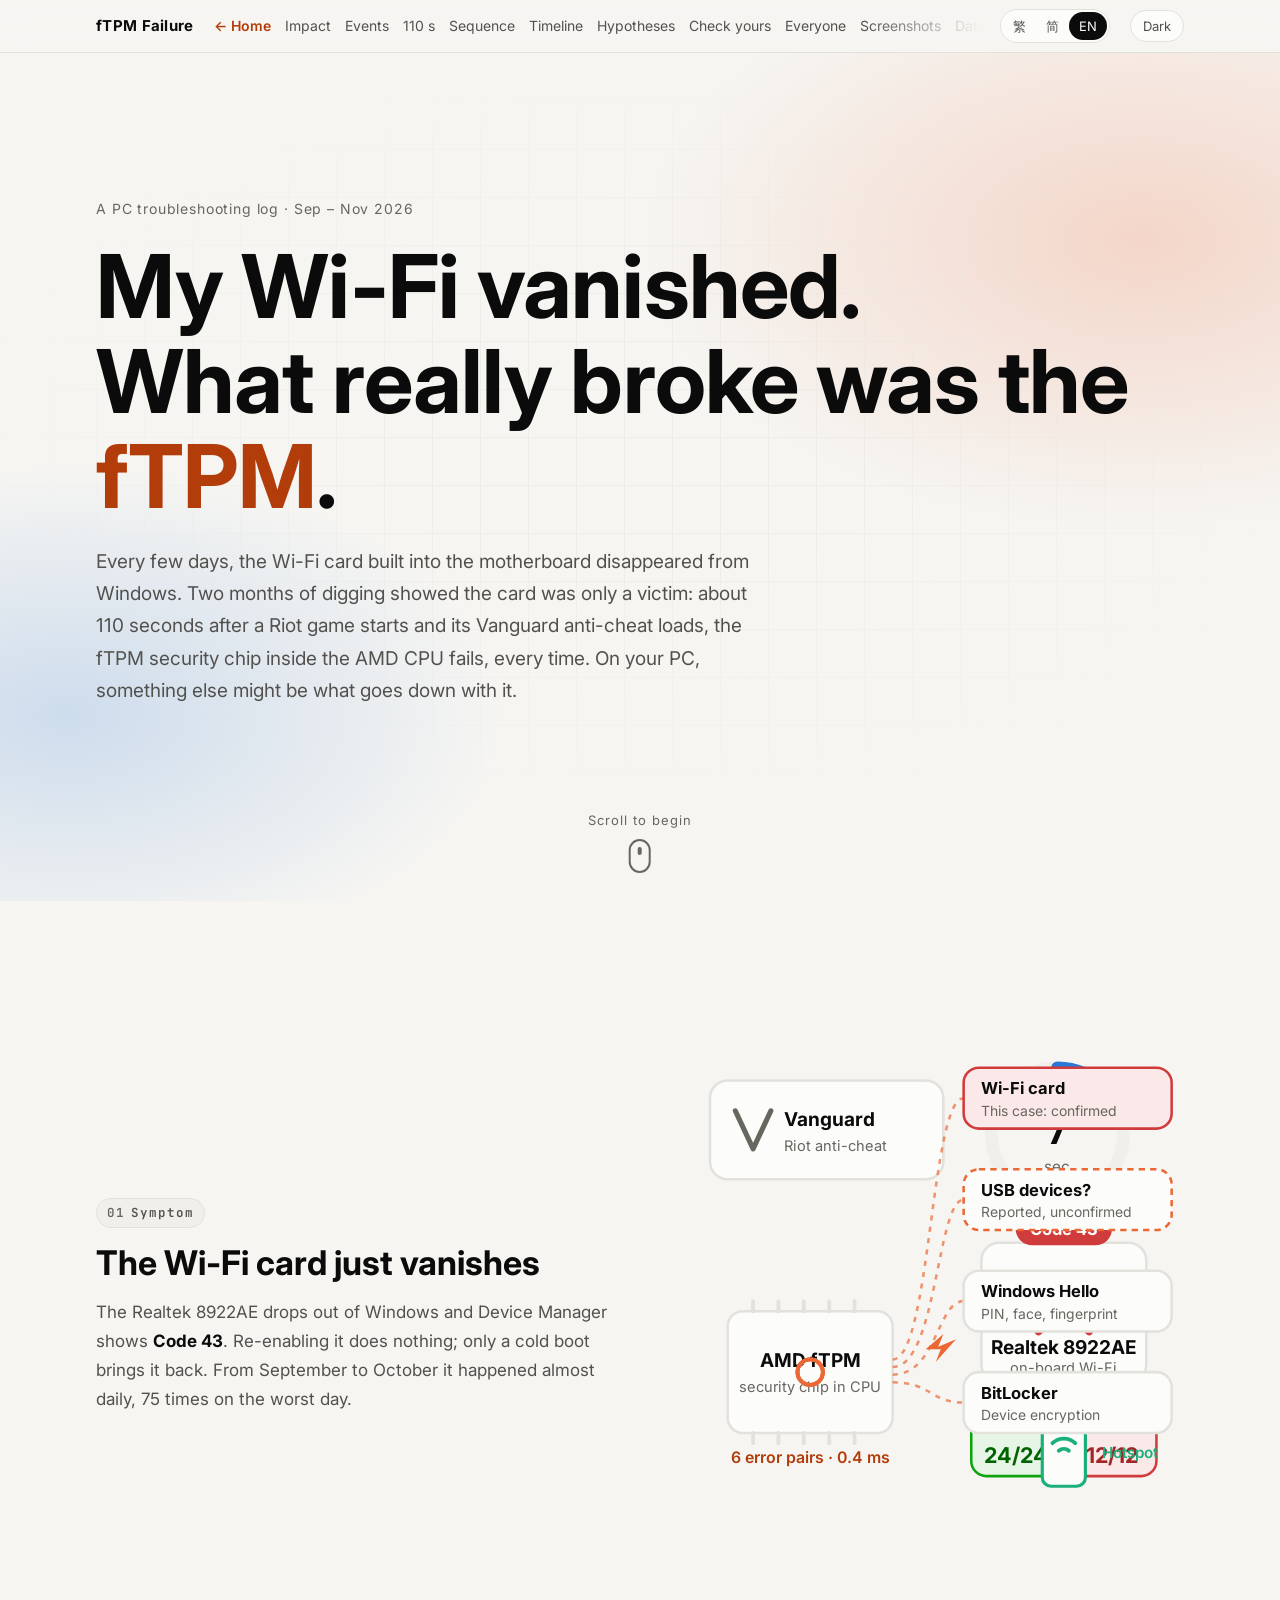
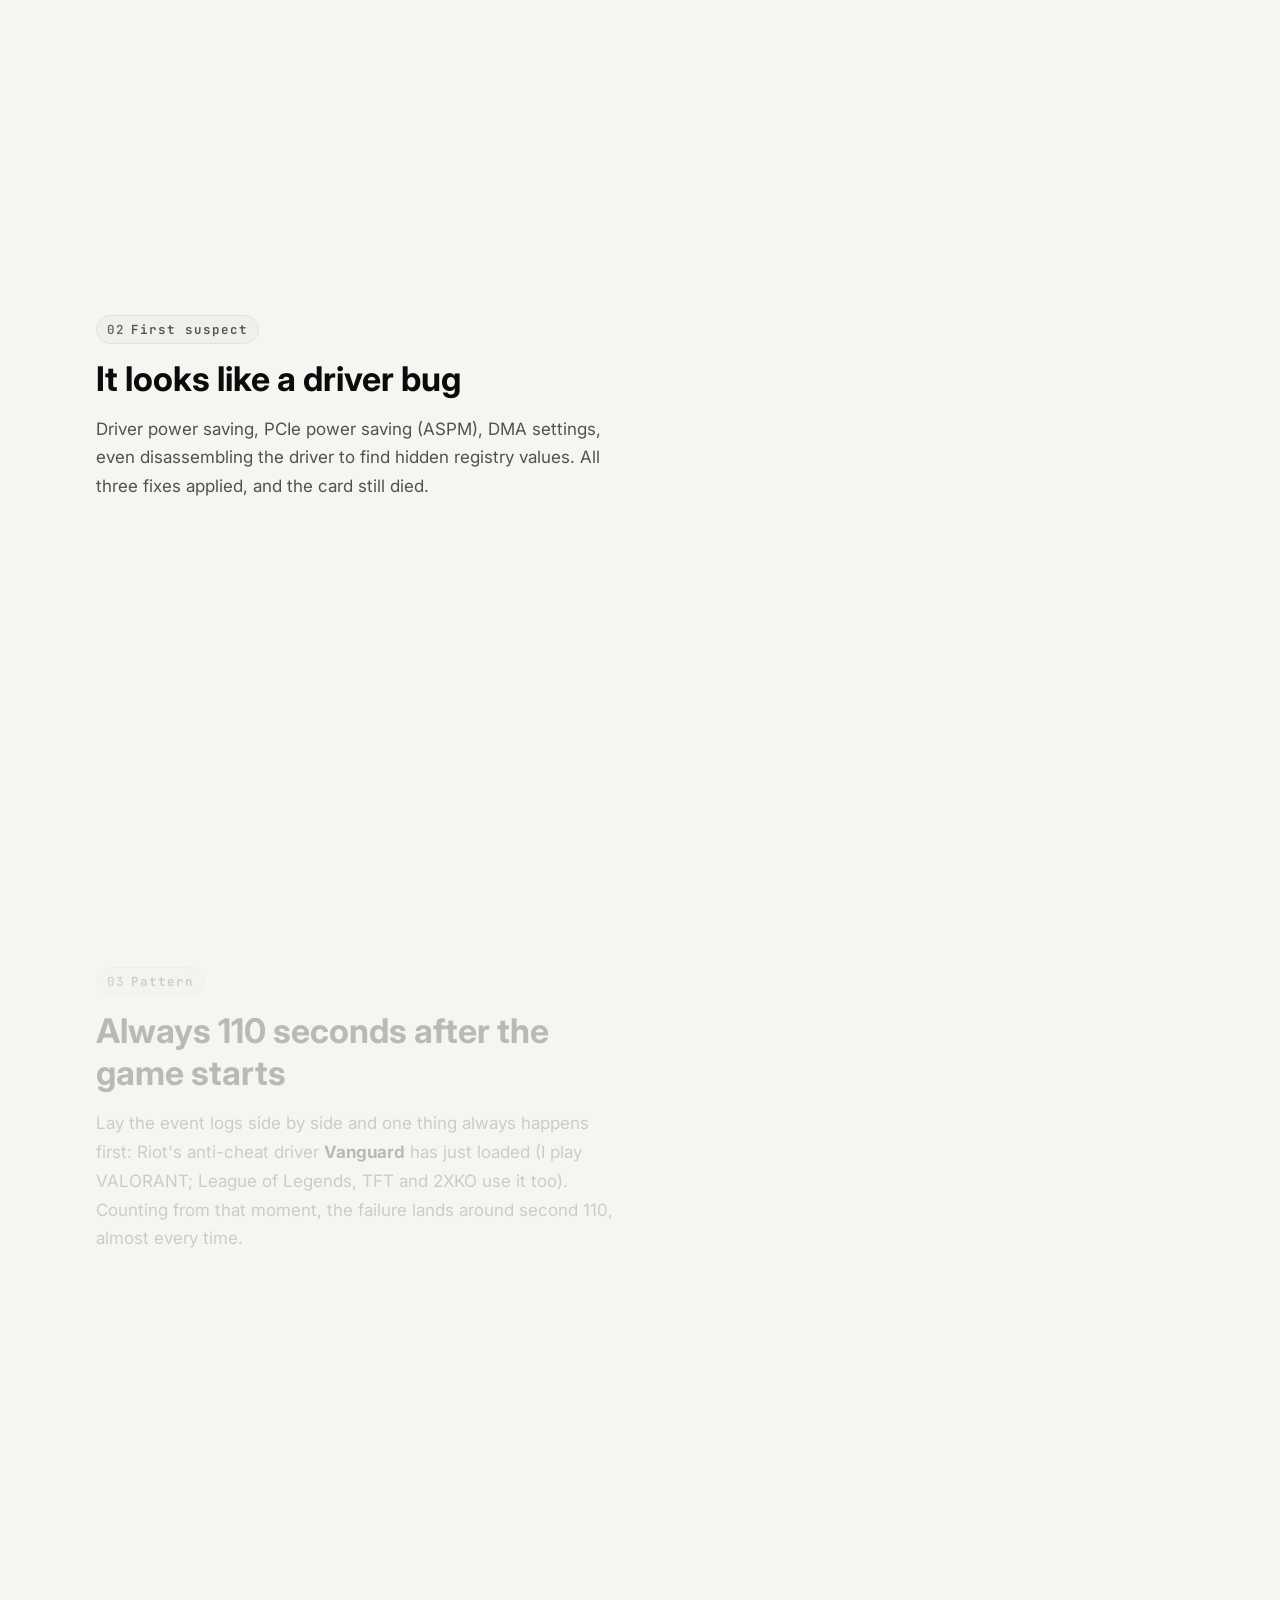
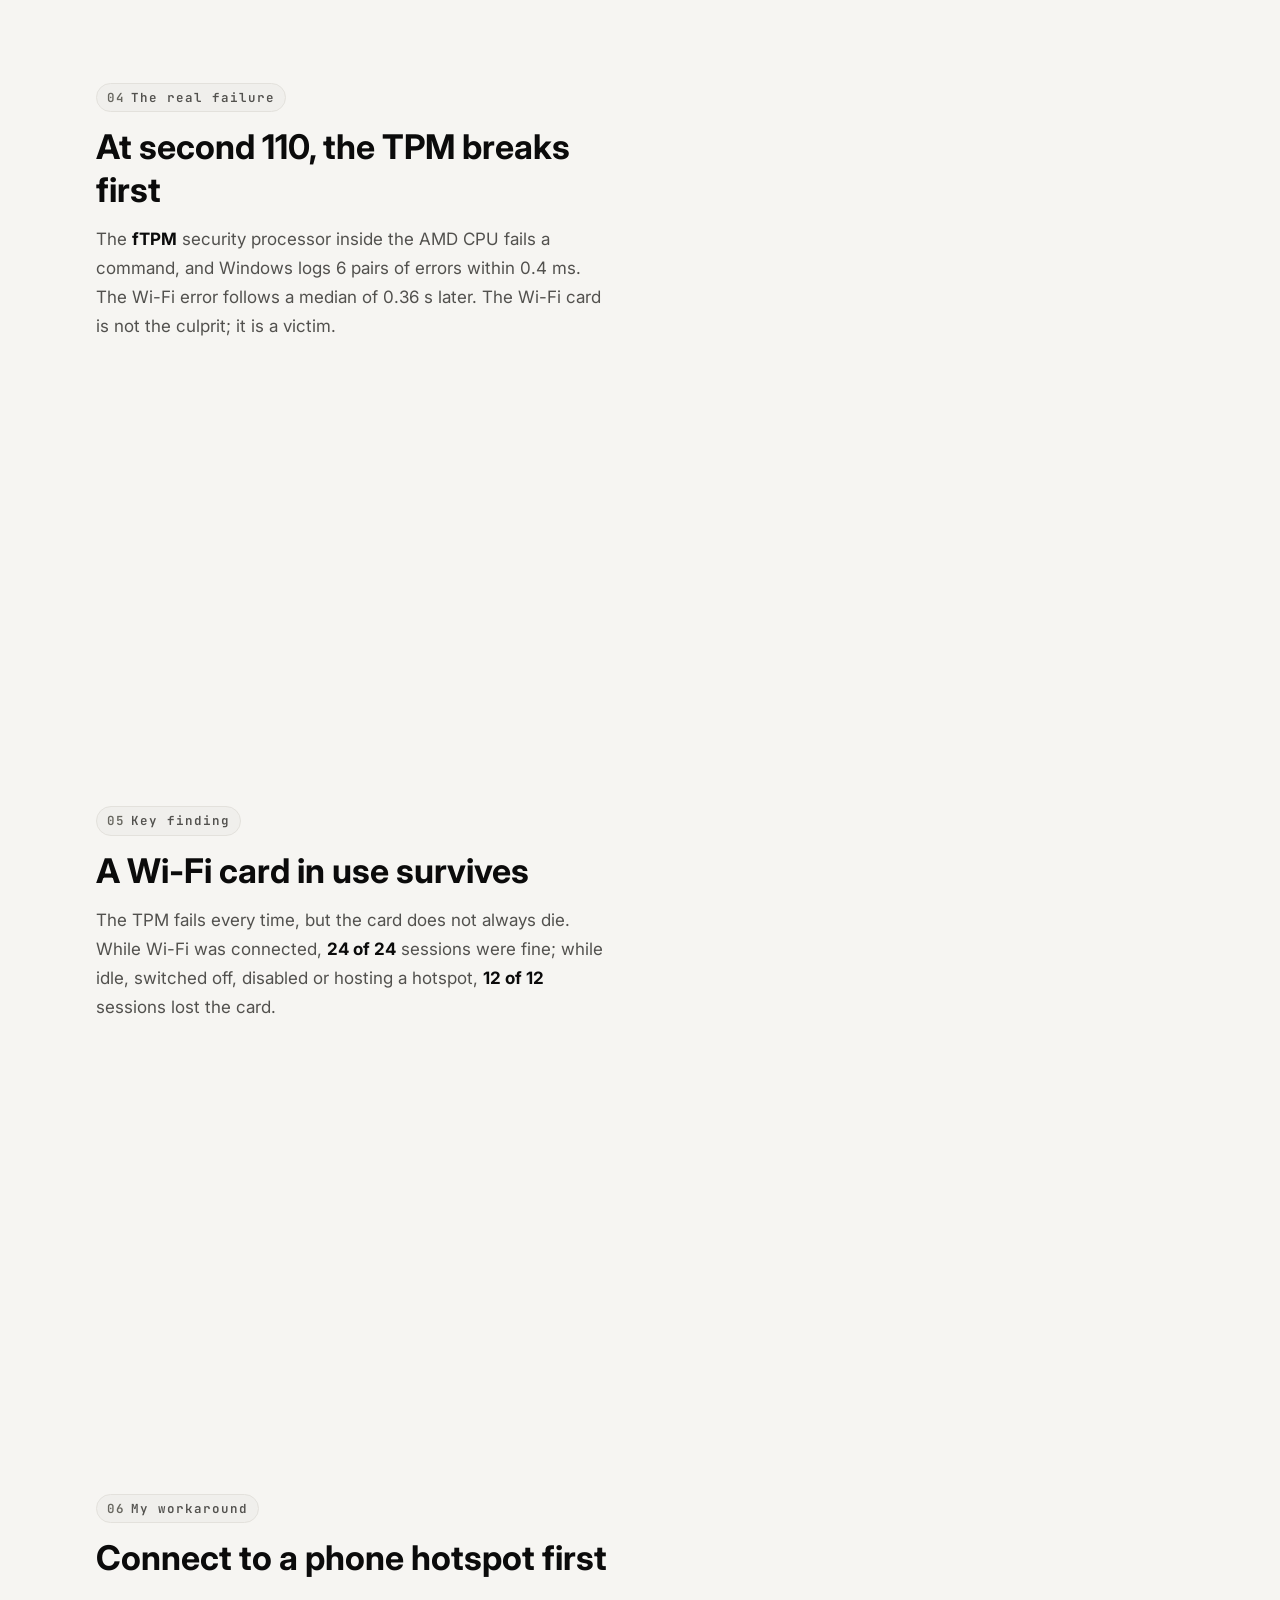
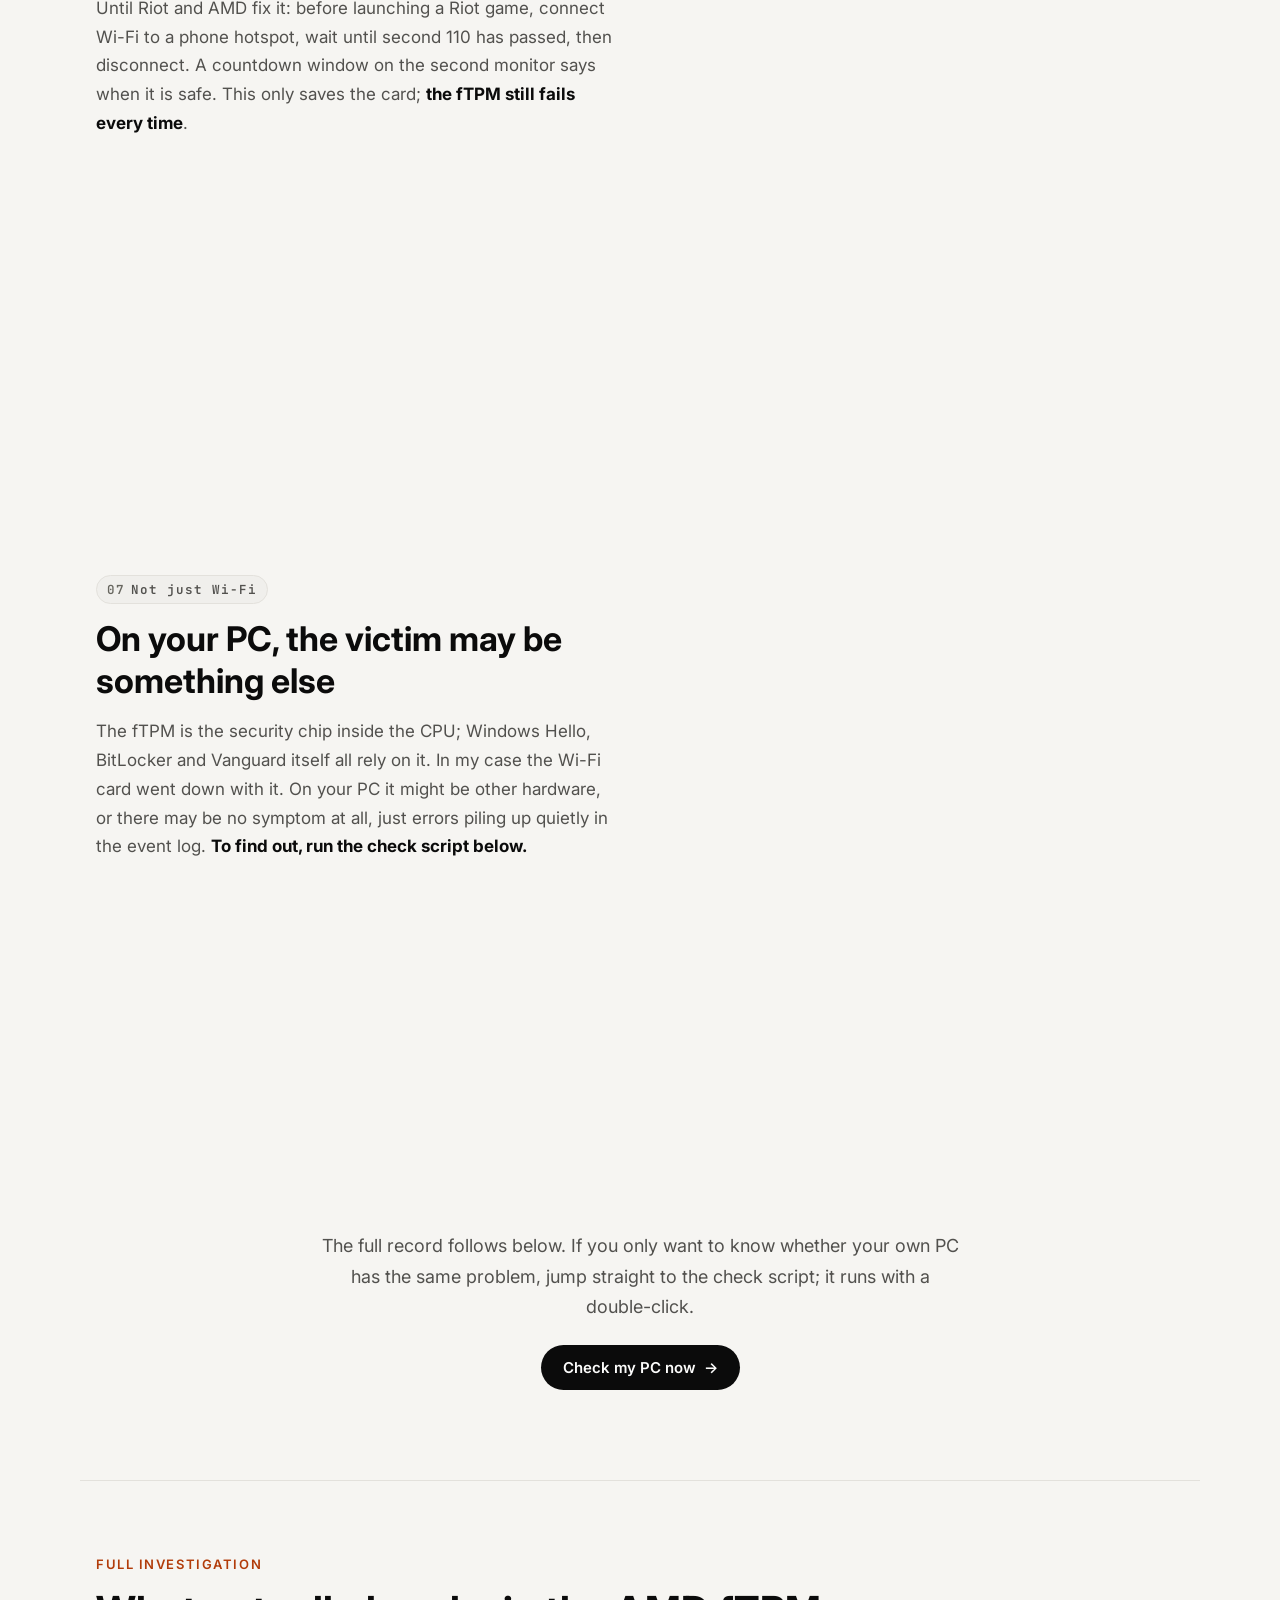
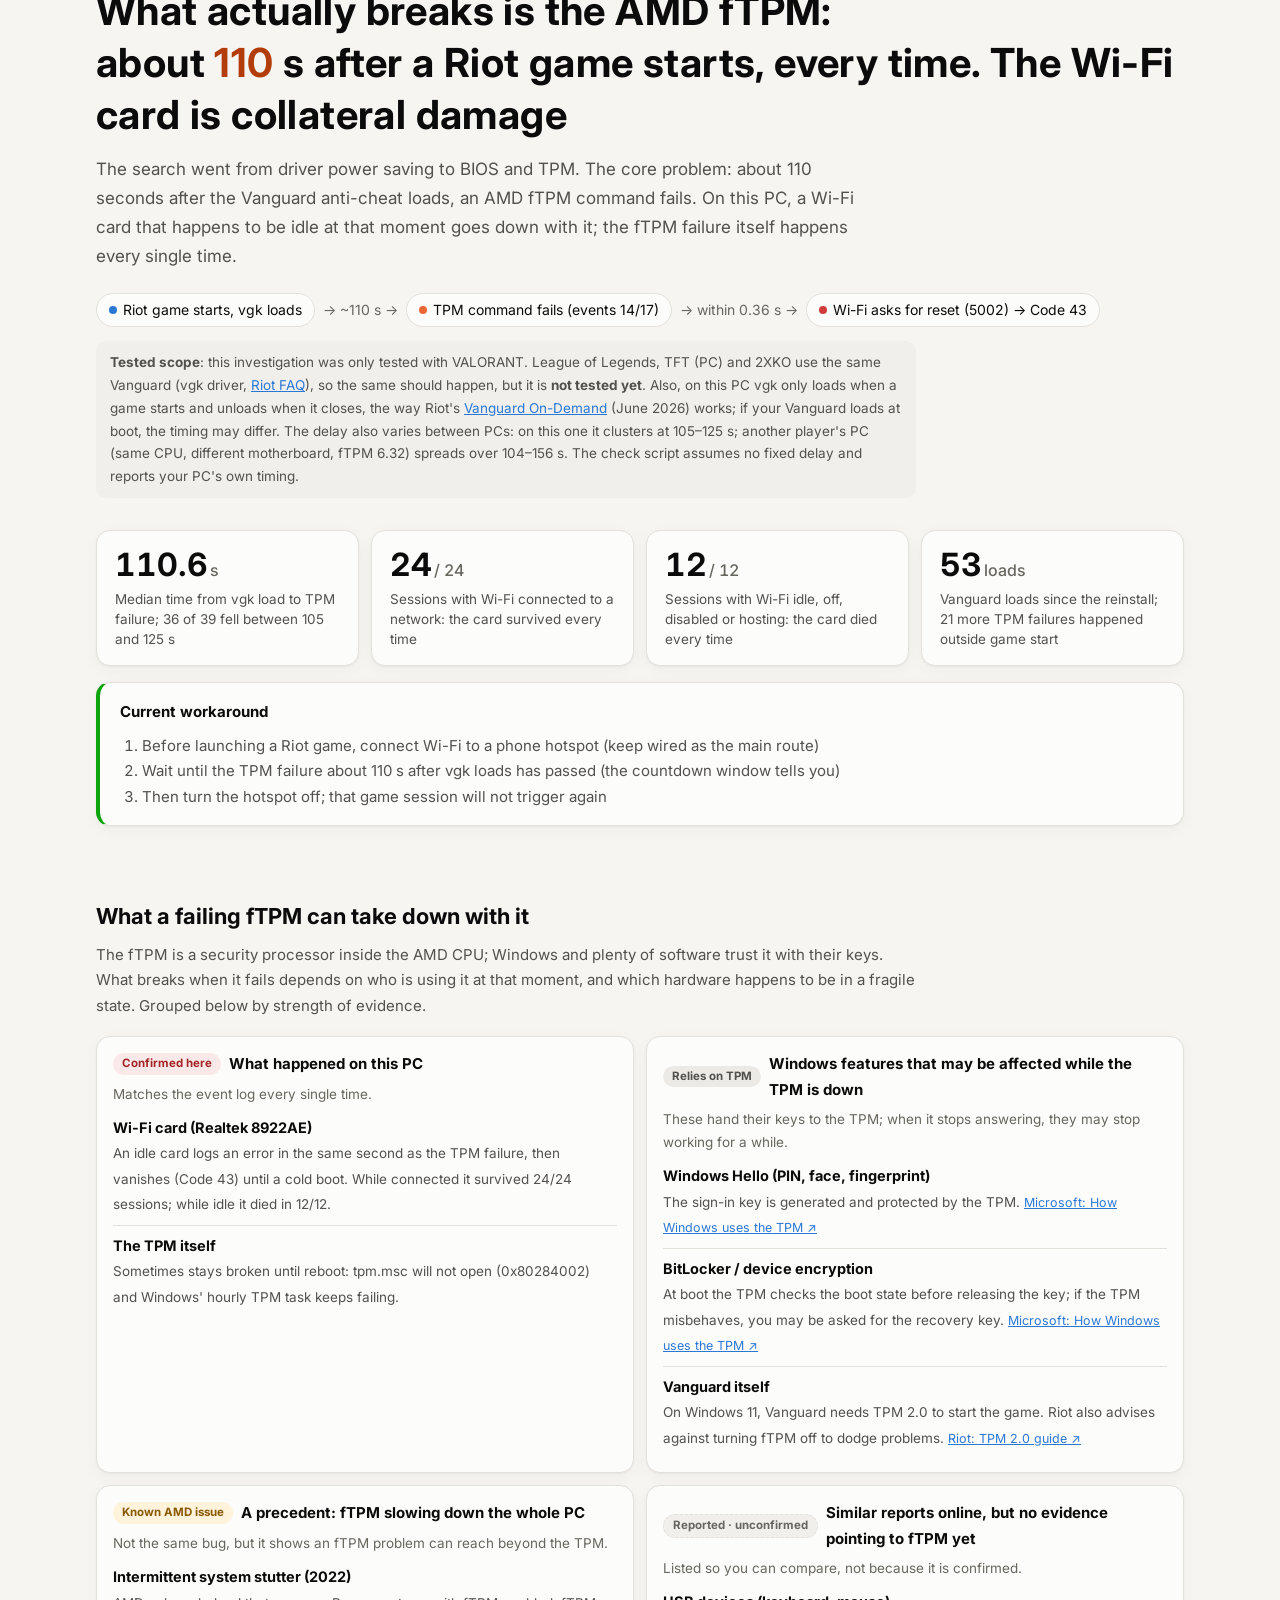
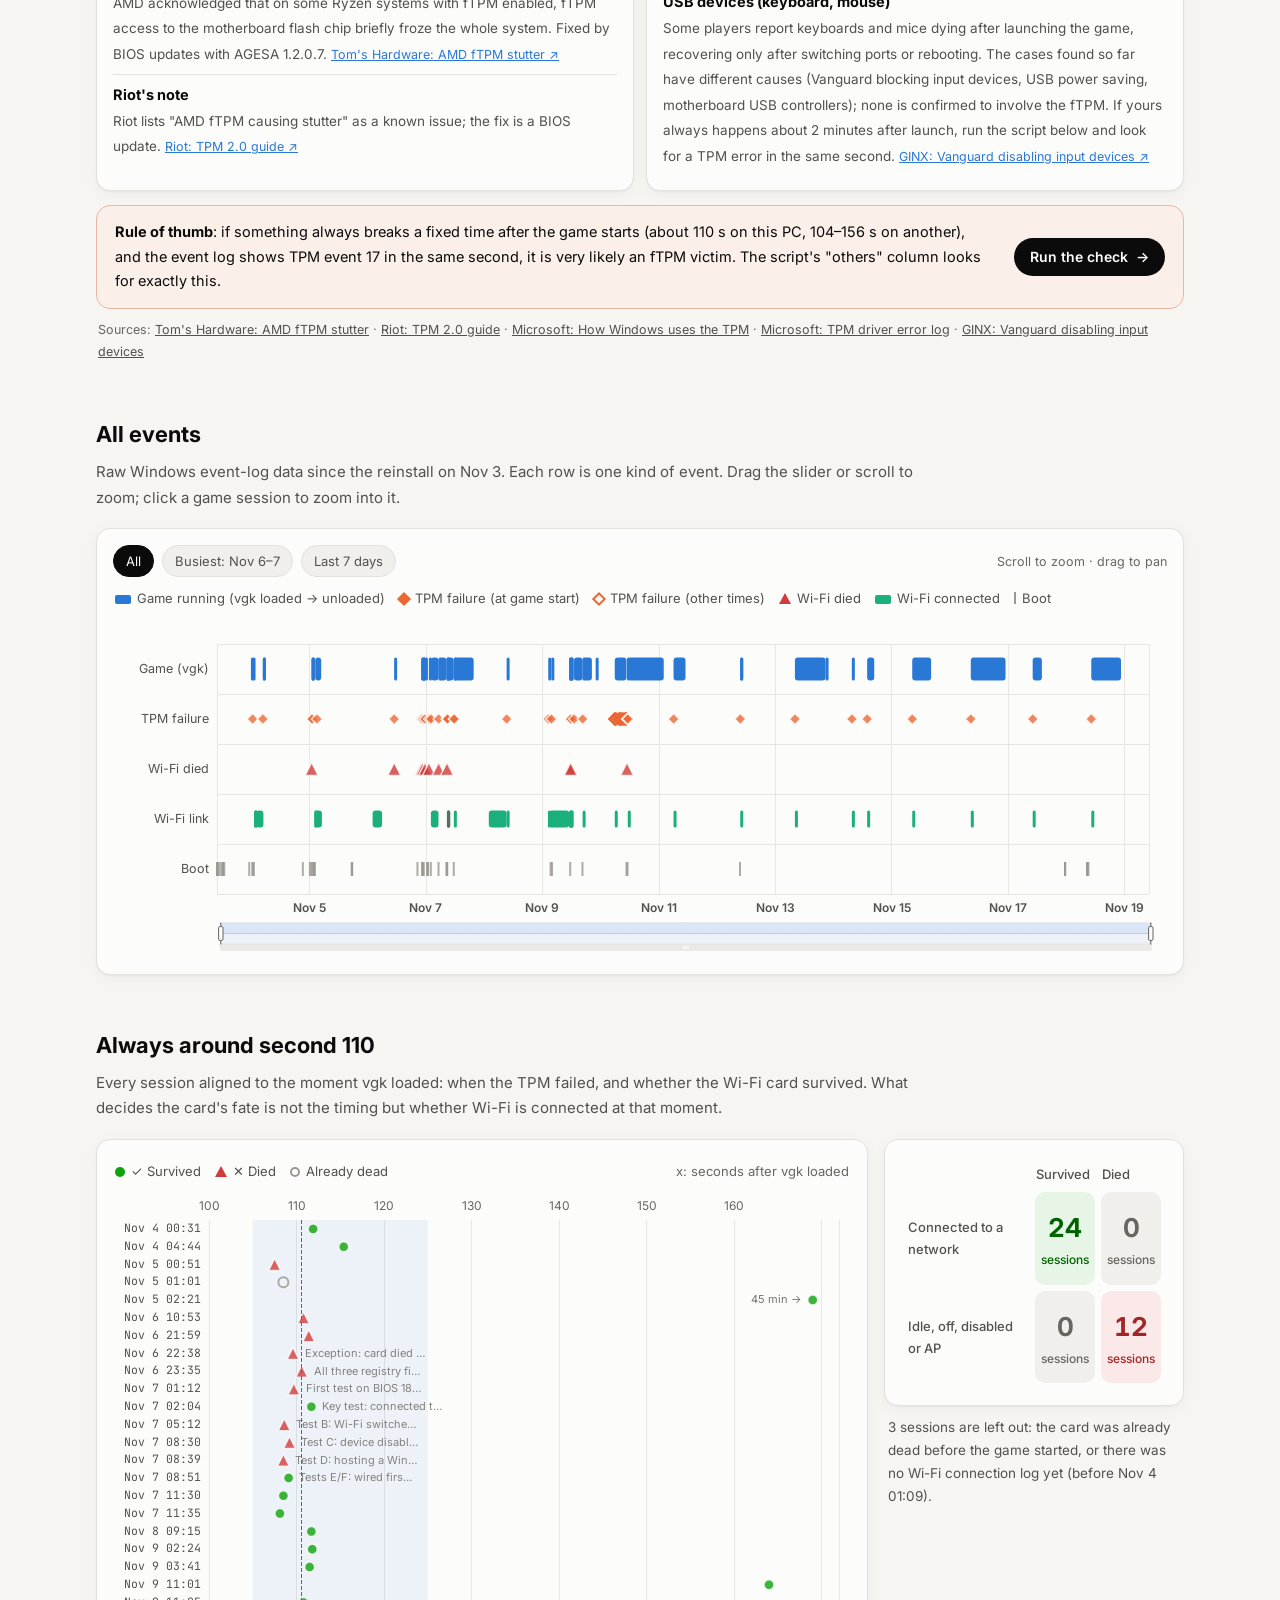
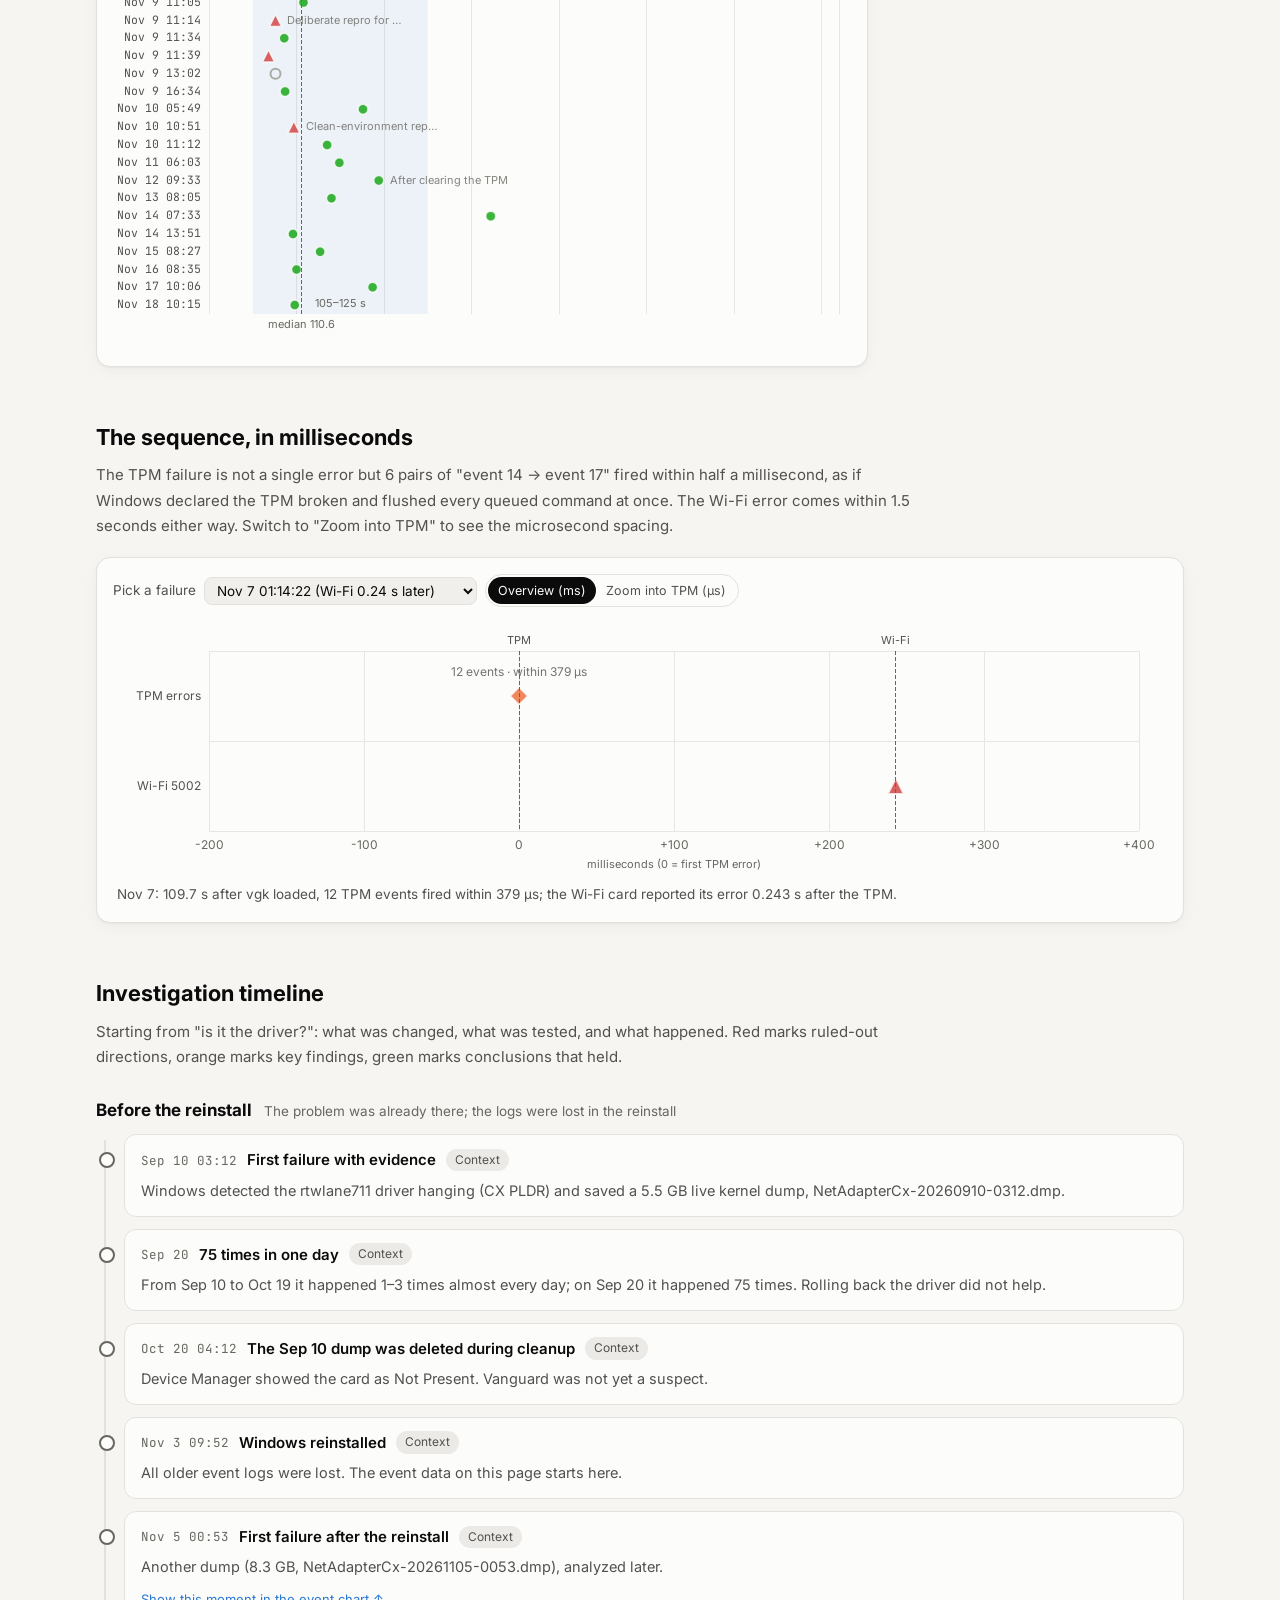
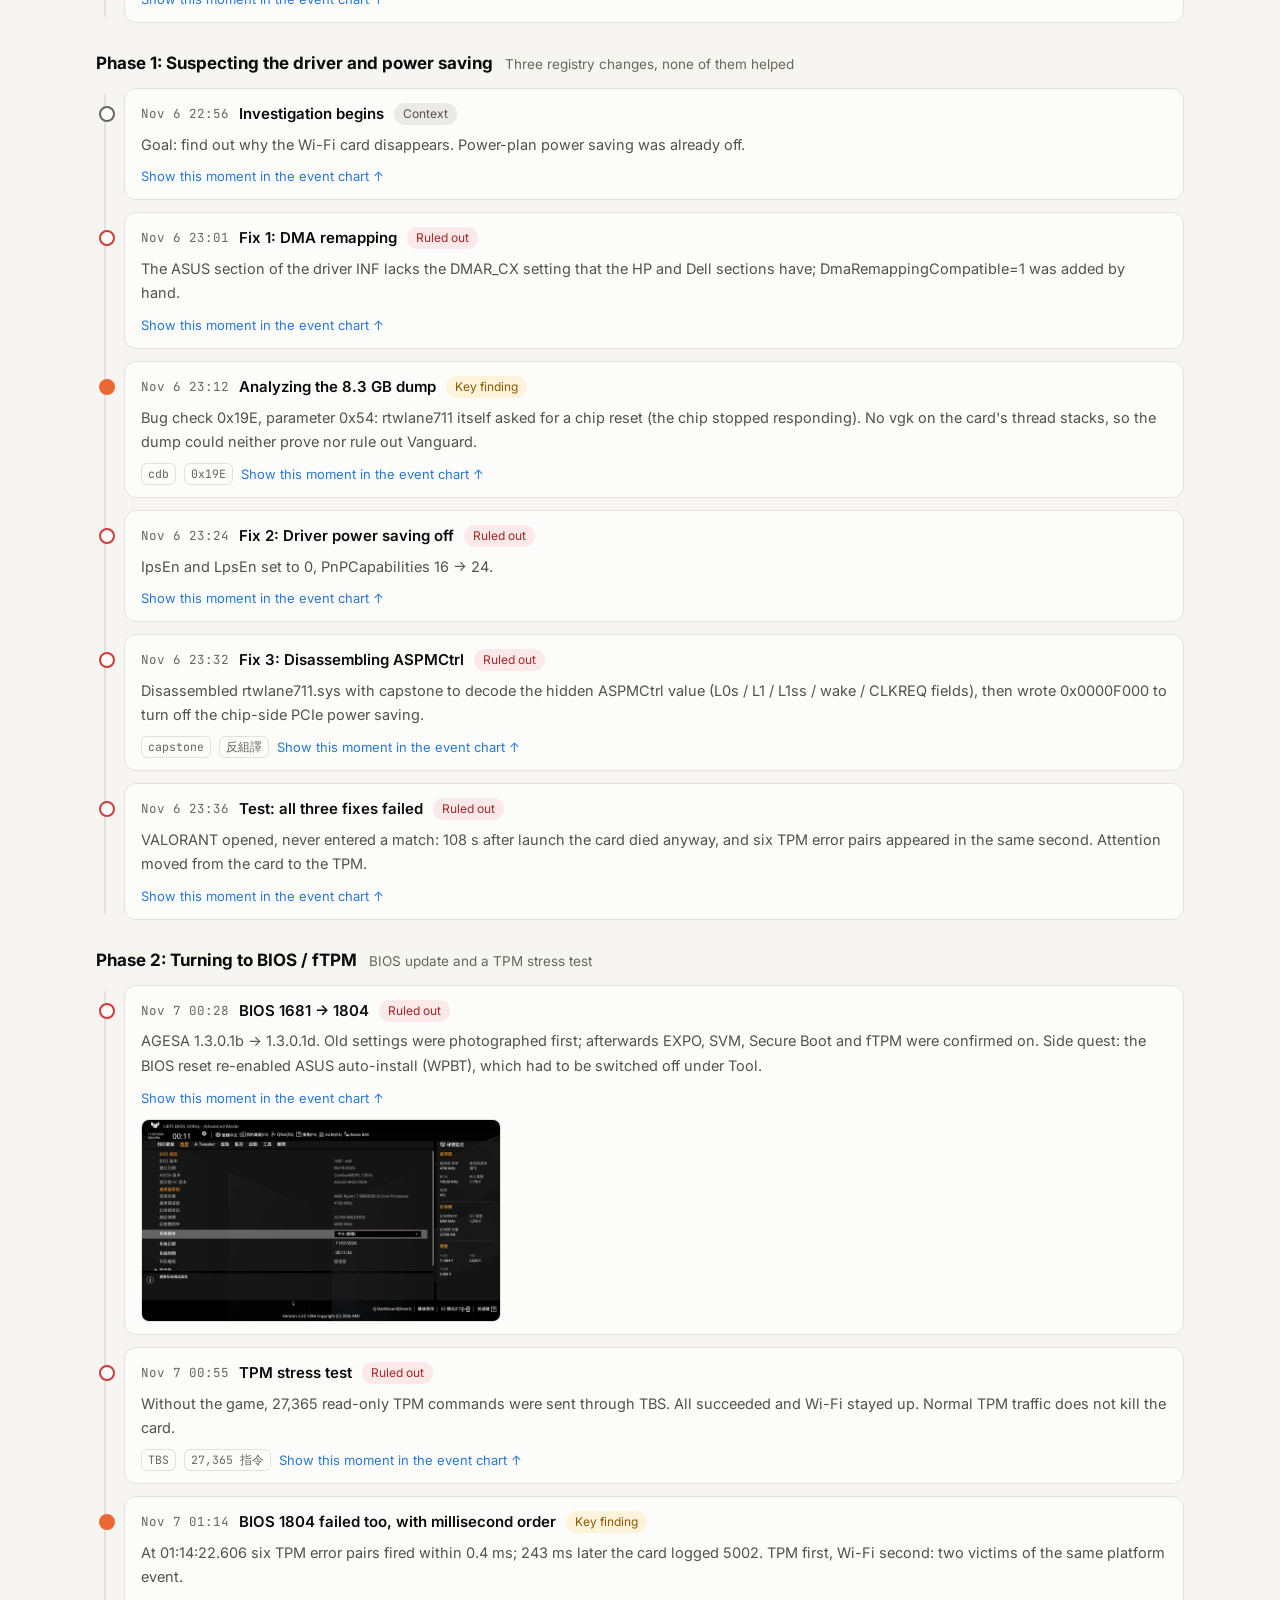
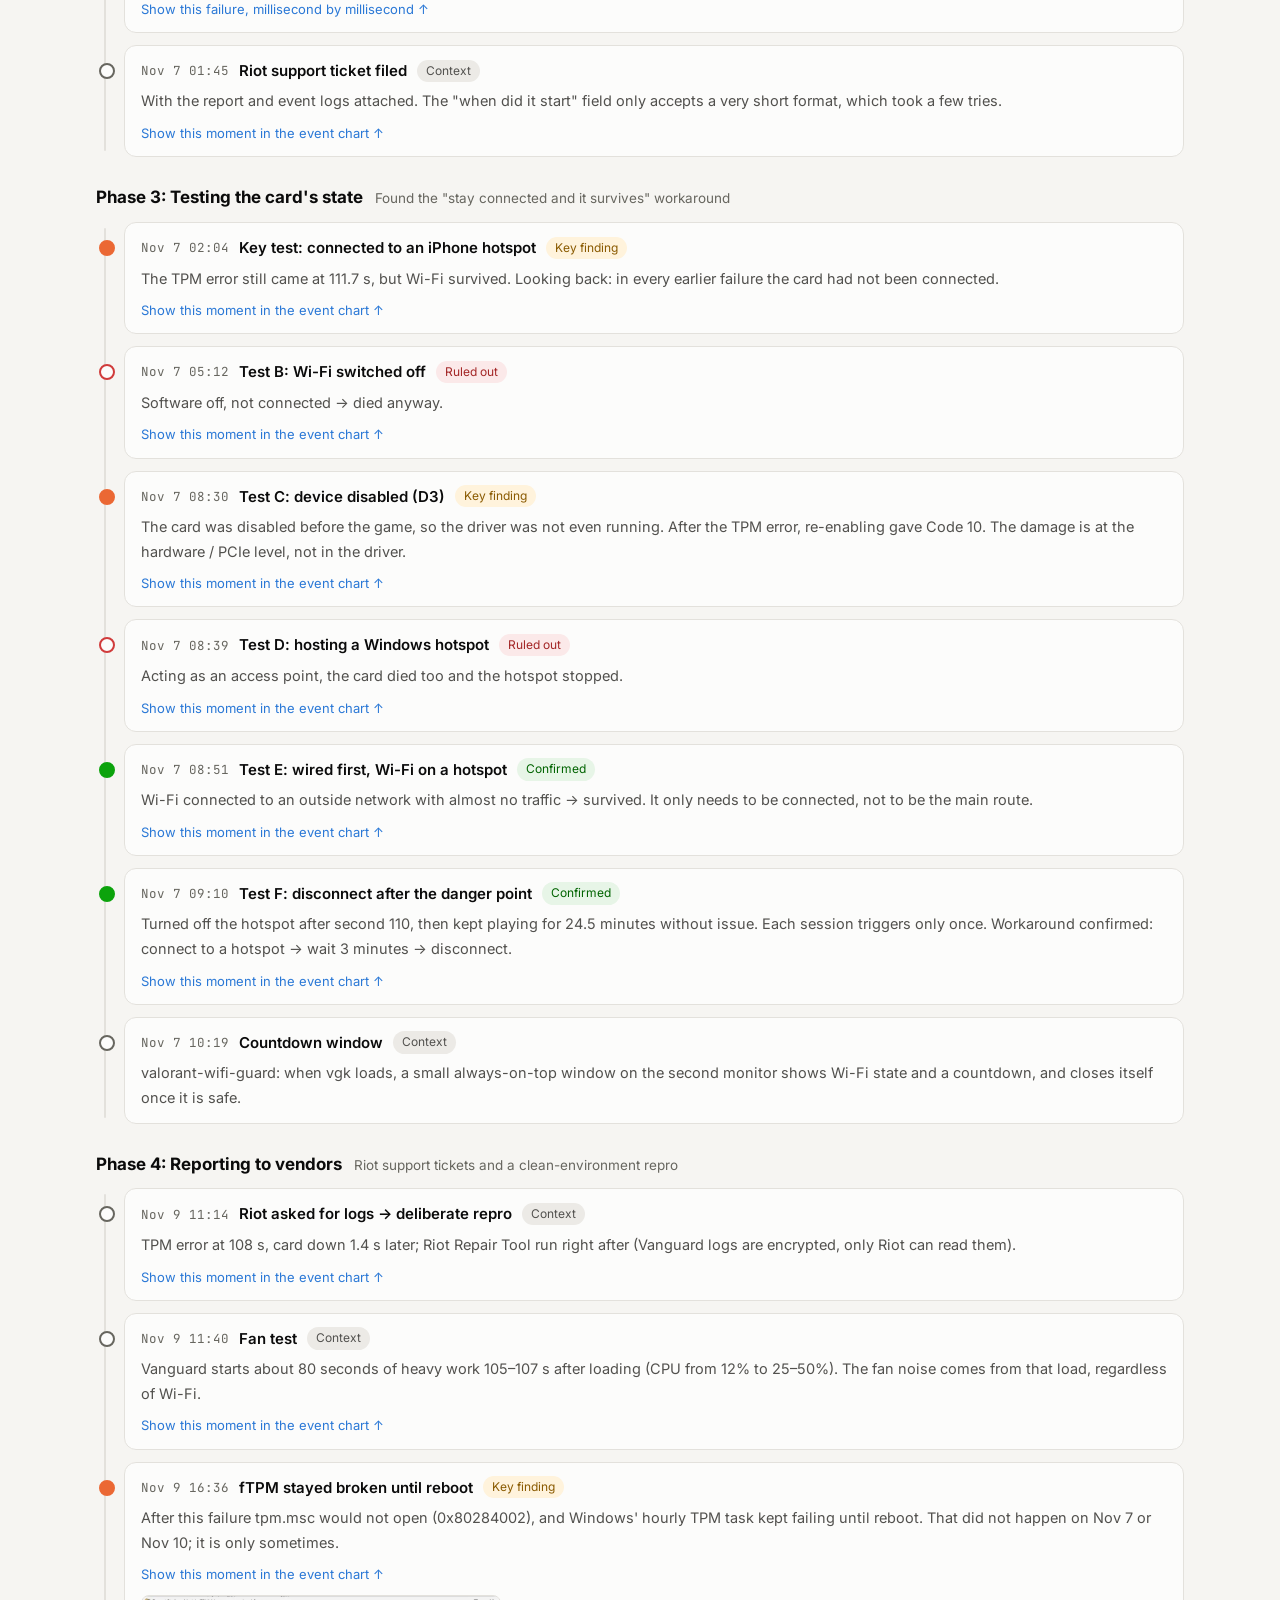
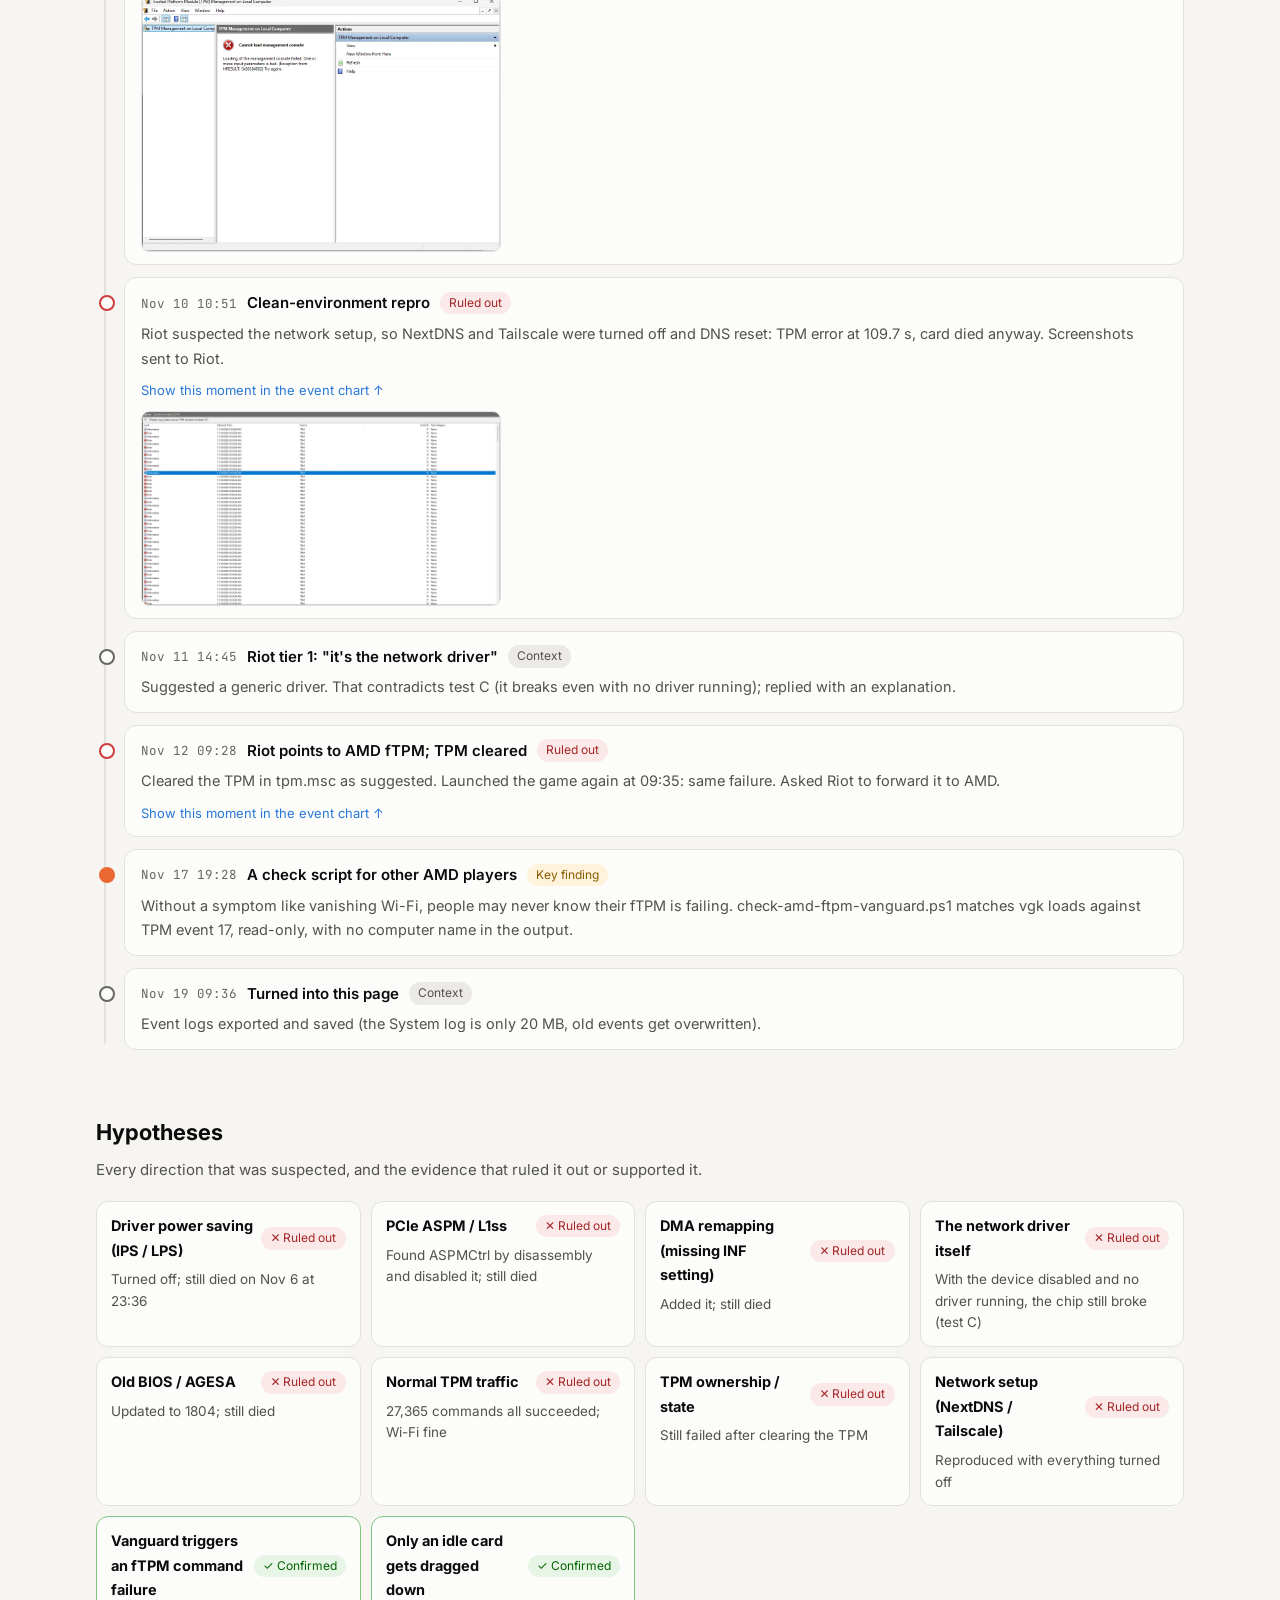
==== commit 8ca65cc5: "Accessibility: focusable scroll regions, chart labels, short brand on phones - Horizontally scrollab" ====
--- a/site/investigation.html
+++ b/site/investigation.html
@@ -20,14 +20,14 @@
   <link rel="preconnect" href="https://fonts.gstatic.com" crossorigin>
   <link rel="stylesheet" href="https://fonts.googleapis.com/css2?family=Noto+Sans+SC:wght@400;500;700&family=Noto+Sans+TC:wght@400;500;700&family=Inter:wght@400;500;700&family=JetBrains+Mono:wght@400;500&display=swap">
   <!-- FONTS:END -->
-  <link rel="stylesheet" href="style.css?v=dd8a2c8c">
+  <link rel="stylesheet" href="style.css?v=02d0e1c0">
 </head>
 <body>
   <div class="progress" id="progress"></div>
 
   <header class="top" id="top">
     <div class="wrap">
-      <a class="brand" href="#intro"><span data-i="ui.brand"></span></a>
+      <a class="brand" href="#intro" data-i-label="ui.brand"><span class="b-full" data-i="ui.brand"></span><span class="b-short" data-i="ui.brandShort"></span></a>
       <nav class="nav" id="nav">
         <a href="./" class="nav-home" data-i="ui.nav.home"></a>
         <a href="#impact" data-i="ui.nav.impact"></a>
@@ -188,7 +188,7 @@
 
     <section class="block reveal" id="overview">
       <h2 data-i="overview.h"></h2>
-      <p class="desc" data-i="overview.desc"></p>
+      <p class="desc" id="overview-desc" data-i="overview.desc"></p>
       <div class="card">
         <div class="toolbar" id="lane-presets">
           <button class="chip on" data-range="all" type="button" data-i="overview.presets.all"></button>
@@ -204,13 +204,13 @@
           <span><i class="lg-bar" style="background:var(--c-conn)"></i><span data-i="overview.legend.conn"></span></span>
           <span><i class="lg-tick" style="background:var(--c-boot)"></i><span data-i="overview.legend.boot"></span></span>
         </div>
-        <div id="chart-lanes" class="chart" role="img"></div>
+        <div id="chart-lanes" class="chart" role="img" data-i-label="a11y.lanes" aria-describedby="overview-desc"></div>
       </div>
     </section>
 
     <section class="block reveal" id="timing">
       <h2 data-i="timing.h"></h2>
-      <p class="desc" data-i="timing.desc"></p>
+      <p class="desc" id="timing-desc" data-i="timing.desc"></p>
       <div class="split">
         <div class="card">
           <div class="legend">
@@ -219,7 +219,7 @@
             <span><i class="lg-ring" style="color:var(--c-boot)"></i><span data-i="timing.legend.down"></span></span>
             <span class="legend-axis" data-i="timing.legend.axis"></span>
           </div>
-          <div id="chart-offset" class="chart" role="img"></div>
+          <div id="chart-offset" class="chart" role="img" data-i-label="a11y.offset" aria-describedby="timing-desc matrix-note"></div>
         </div>
         <div class="sticky-side">
           <div class="card">
@@ -245,7 +245,7 @@
             <button type="button" data-mode="us" data-i="ms.modeUs"></button>
           </span>
         </div>
-        <div id="chart-ms" class="chart" role="img"></div>
+        <div id="chart-ms" class="chart" role="img" data-i-label="a11y.ms" aria-describedby="ms-caption"></div>
         <p class="ms-caption" id="ms-caption"></p>
       </div>
     </section>
@@ -299,7 +299,7 @@
             </a>
             <ol class="howto" id="test-how"></ol>
             <div class="cmd">
-              <code id="cmd-text">powershell -NoProfile -ExecutionPolicy Bypass -File .\check-amd-ftpm-vanguard.ps1</code>
+              <code id="cmd-text" tabindex="0" role="region" data-i-label="a11y.cmd">powershell -NoProfile -ExecutionPolicy Bypass -File .\check-amd-ftpm-vanguard.ps1</code>
               <button type="button" class="copy" id="cmd-copy" data-i="test.copy"></button>
             </div>
             <p class="small" data-i="test.cmdNote"></p>
@@ -309,7 +309,7 @@
       </div>
       <div class="card term-card">
         <h3 data-i="test.sampleH"></h3>
-        <pre class="term" id="sample"></pre>
+        <pre class="term" id="sample" tabindex="0" role="region" data-i-label="test.sampleH"></pre>
         <p class="small term-note" data-i="test.shortNote"></p>
       </div>
       <h3 class="sub-h" data-i="test.resultH"></h3>
@@ -328,13 +328,13 @@
         <div id="an-out" hidden>
           <div class="an-head" id="an-head"></div>
           <div class="an-grid">
-            <div class="an-chart"><div id="chart-mine" class="chart" role="img"></div></div>
+            <div class="an-chart"><div id="chart-mine" class="chart" role="img" data-i-label="a11y.mine" aria-describedby="an-head"></div></div>
             <div class="an-side" id="an-side"></div>
           </div>
           <div class="share" id="share">
             <h3 data-i="sh.h"></h3>
             <p class="small top0" data-i="sh.desc"></p>
-            <details class="sh-prev"><summary data-i="sh.preview"></summary><pre class="term" id="sh-json"></pre></details>
+            <details class="sh-prev"><summary data-i="sh.preview"></summary><pre class="term" id="sh-json" tabindex="0" role="region" data-i-label="sh.preview"></pre></details>
             <label class="consent"><input type="checkbox" id="sh-ok"> <span data-i="sh.consent"></span></label>
             <div id="ts-box" class="ts-box"></div>
             <div class="sh-actions">
@@ -360,14 +360,14 @@
       <div id="st-body" hidden>
         <div class="tiles" id="st-tiles"></div>
         <div class="st-grid">
-          <div class="card"><h3 data-i="st.histH"></h3><div id="chart-hist" class="chart" role="img"></div></div>
-          <div class="card"><h3 data-i="st.othersH"></h3><p class="small top0" data-i="st.othersDesc"></p><div class="tablewrap"><table class="data" id="st-others"></table></div></div>
+          <div class="card"><h3 data-i="st.histH"></h3><div id="chart-hist" class="chart" role="img" data-i-label="a11y.hist" aria-describedby="st-tiles"></div></div>
+          <div class="card"><h3 data-i="st.othersH"></h3><p class="small top0" data-i="st.othersDesc"></p><div class="tablewrap" tabindex="0" role="region" data-i-label="st.othersH"><table class="data" id="st-others"></table></div></div>
         </div>
         <div class="st-grid">
-          <div class="card"><h3 data-i="st.tpmH"></h3><div class="tablewrap"><table class="data" id="st-tpm"></table></div></div>
-          <div class="card"><h3 data-i="st.boardH"></h3><div class="tablewrap"><table class="data" id="st-board"></table></div></div>
-        </div>
-        <div class="card st-wide"><h3 data-i="st.vgkH"></h3><p class="small top0" data-i="st.vgkDesc"></p><div class="tablewrap"><table class="data" id="st-vgk"></table></div><p class="small" id="st-vgk-note"></p></div>
+          <div class="card"><h3 data-i="st.tpmH"></h3><div class="tablewrap" tabindex="0" role="region" data-i-label="st.tpmH"><table class="data" id="st-tpm"></table></div></div>
+          <div class="card"><h3 data-i="st.boardH"></h3><div class="tablewrap" tabindex="0" role="region" data-i-label="st.boardH"><table class="data" id="st-board"></table></div></div>
+        </div>
+        <div class="card st-wide"><h3 data-i="st.vgkH"></h3><p class="small top0" data-i="st.vgkDesc"></p><div class="tablewrap" tabindex="0" role="region" data-i-label="st.vgkH"><table class="data" id="st-vgk"></table></div><p class="small" id="st-vgk-note"></p></div>
         <p class="small"><span id="st-updated"></span> · <a href="/api/stats?download=1" id="st-dl" data-i="st.download"></a></p>
       </div>
       <p class="small" data-i="st.privacy"></p>
@@ -385,7 +385,7 @@
       <div class="card">
         <details class="tbl">
           <summary id="data-summary"></summary>
-          <div class="tablewrap"><table class="data" id="session-table"></table></div>
+          <div class="tablewrap" tabindex="0" role="region" data-i-label="data.h"><table class="data" id="session-table"></table></div>
         </details>
       </div>
     </section>
@@ -401,9 +401,9 @@
   <script src="data/downloads.js?v=87ffc884"></script>
   <script src="data/config.js?v=b7279f89"></script>
   <script src="lib/result.js?v=515723cc"></script>
-  <script src="i18n/zh-TW.js?v=09412bc9"></script>
-  <script src="i18n/zh-CN.js?v=8870f2d8"></script>
-  <script src="i18n/en.js?v=121139e6"></script>
-  <script src="app.js?v=beb7d872"></script>
+  <script src="i18n/zh-TW.js?v=06b32ada"></script>
+  <script src="i18n/zh-CN.js?v=9ee9ad3c"></script>
+  <script src="i18n/en.js?v=52156cae"></script>
+  <script src="app.js?v=66367bf8"></script>
 </body>
 </html>
--- a/site/style.css
+++ b/site/style.css
@@ -73,6 +73,11 @@
 .top .wrap { display: flex; align-items: center; gap: 20px; height: 52px; }
 .brand { font-weight: 700; letter-spacing: .02em; white-space: nowrap; color: var(--text); text-decoration: none; }
 .brand small { color: var(--text-3); font-weight: 500; margin-left: 8px; font-size: 13px; }
+/* 窄螢幕（≤480px）改用短名稱，完整名稱放在連結的 aria-label 和網頁標題 */
+.brand .b-short { display: none; }
+@media (max-width: 480px) { .brand .b-full { display: none; } .brand .b-short { display: inline; } }
+/* 可以左右捲動的框（表格、終端機輸出、指令）有 tabindex，鍵盤可以捲；聚焦時要看得到 */
+.tablewrap:focus-visible, pre.term:focus-visible, .cmd code:focus-visible { outline: 2px solid var(--accent); outline-offset: 2px; }
 .nav { display: flex; gap: 16px; overflow-x: auto; scrollbar-width: none; flex: 1; }
 .nav a { color: var(--text-2); text-decoration: none; font-size: 14px; white-space: nowrap; }
 .nav a:hover { color: var(--text); }
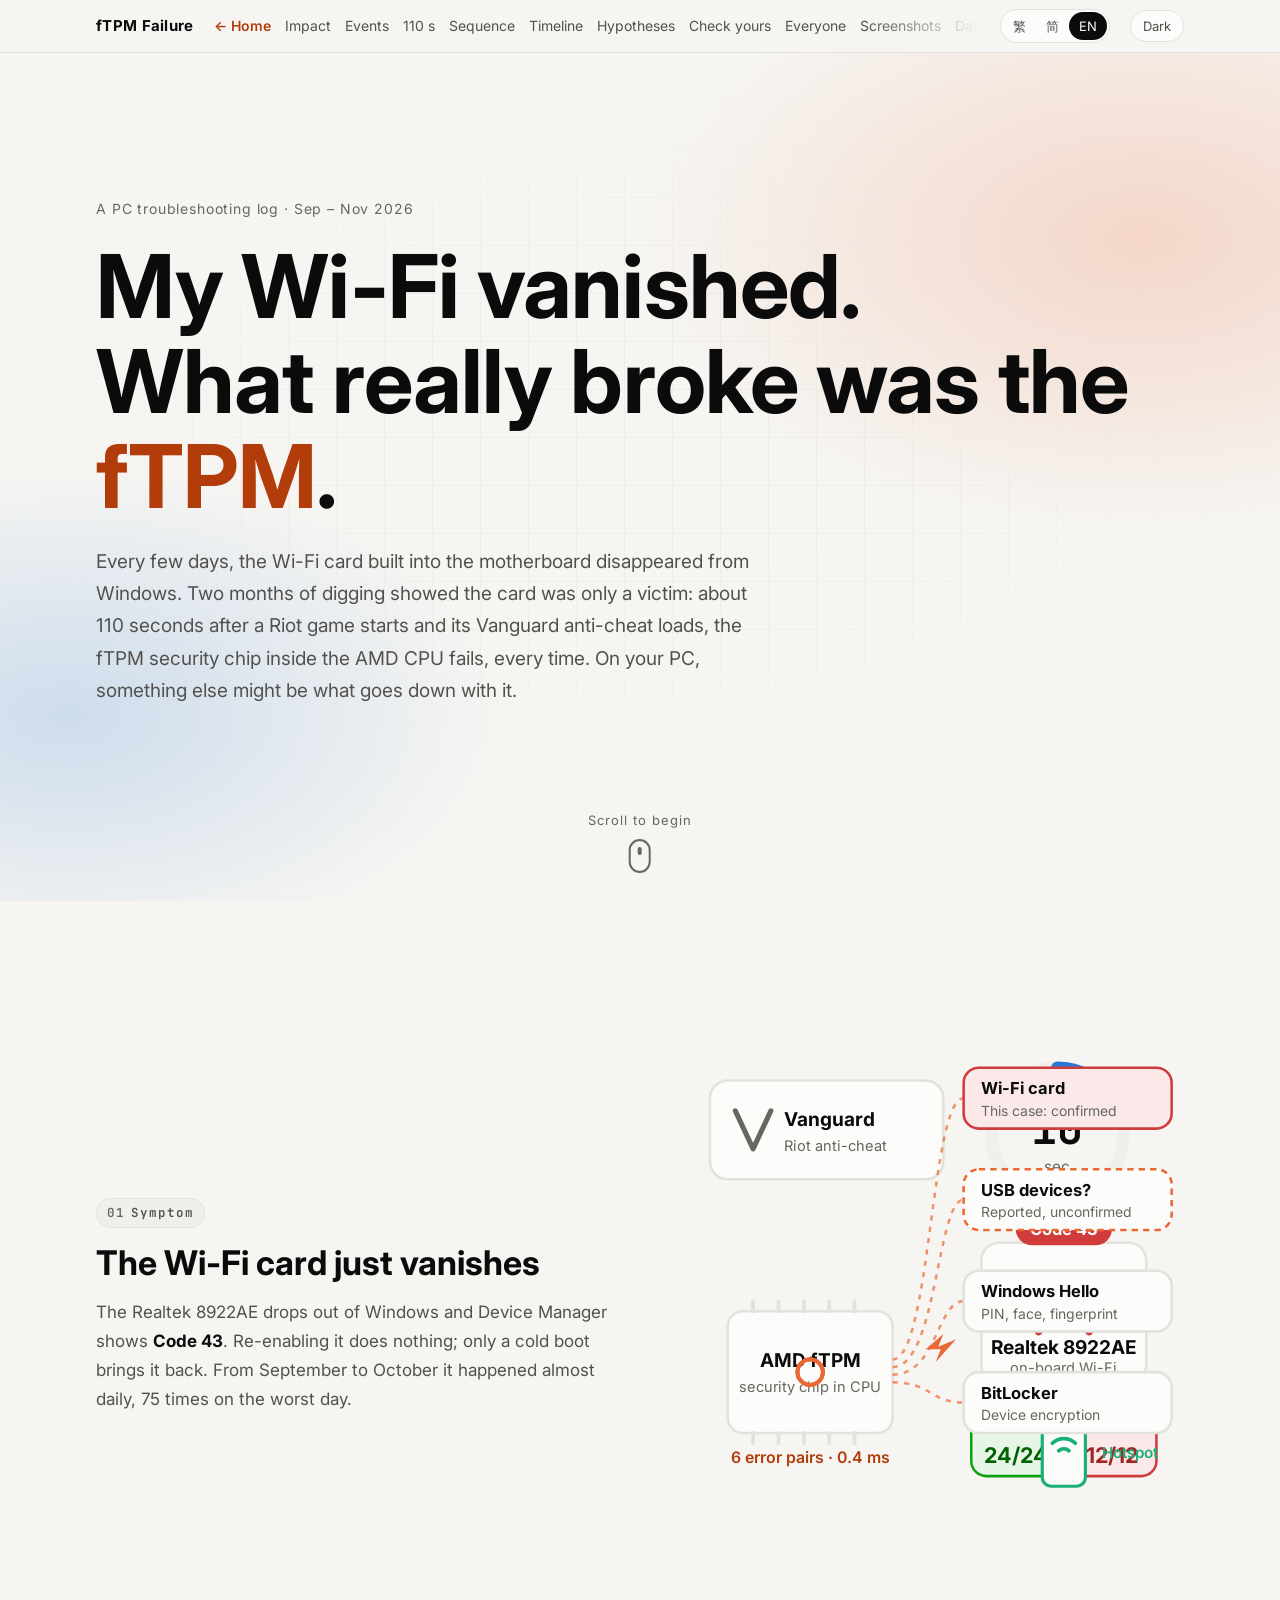
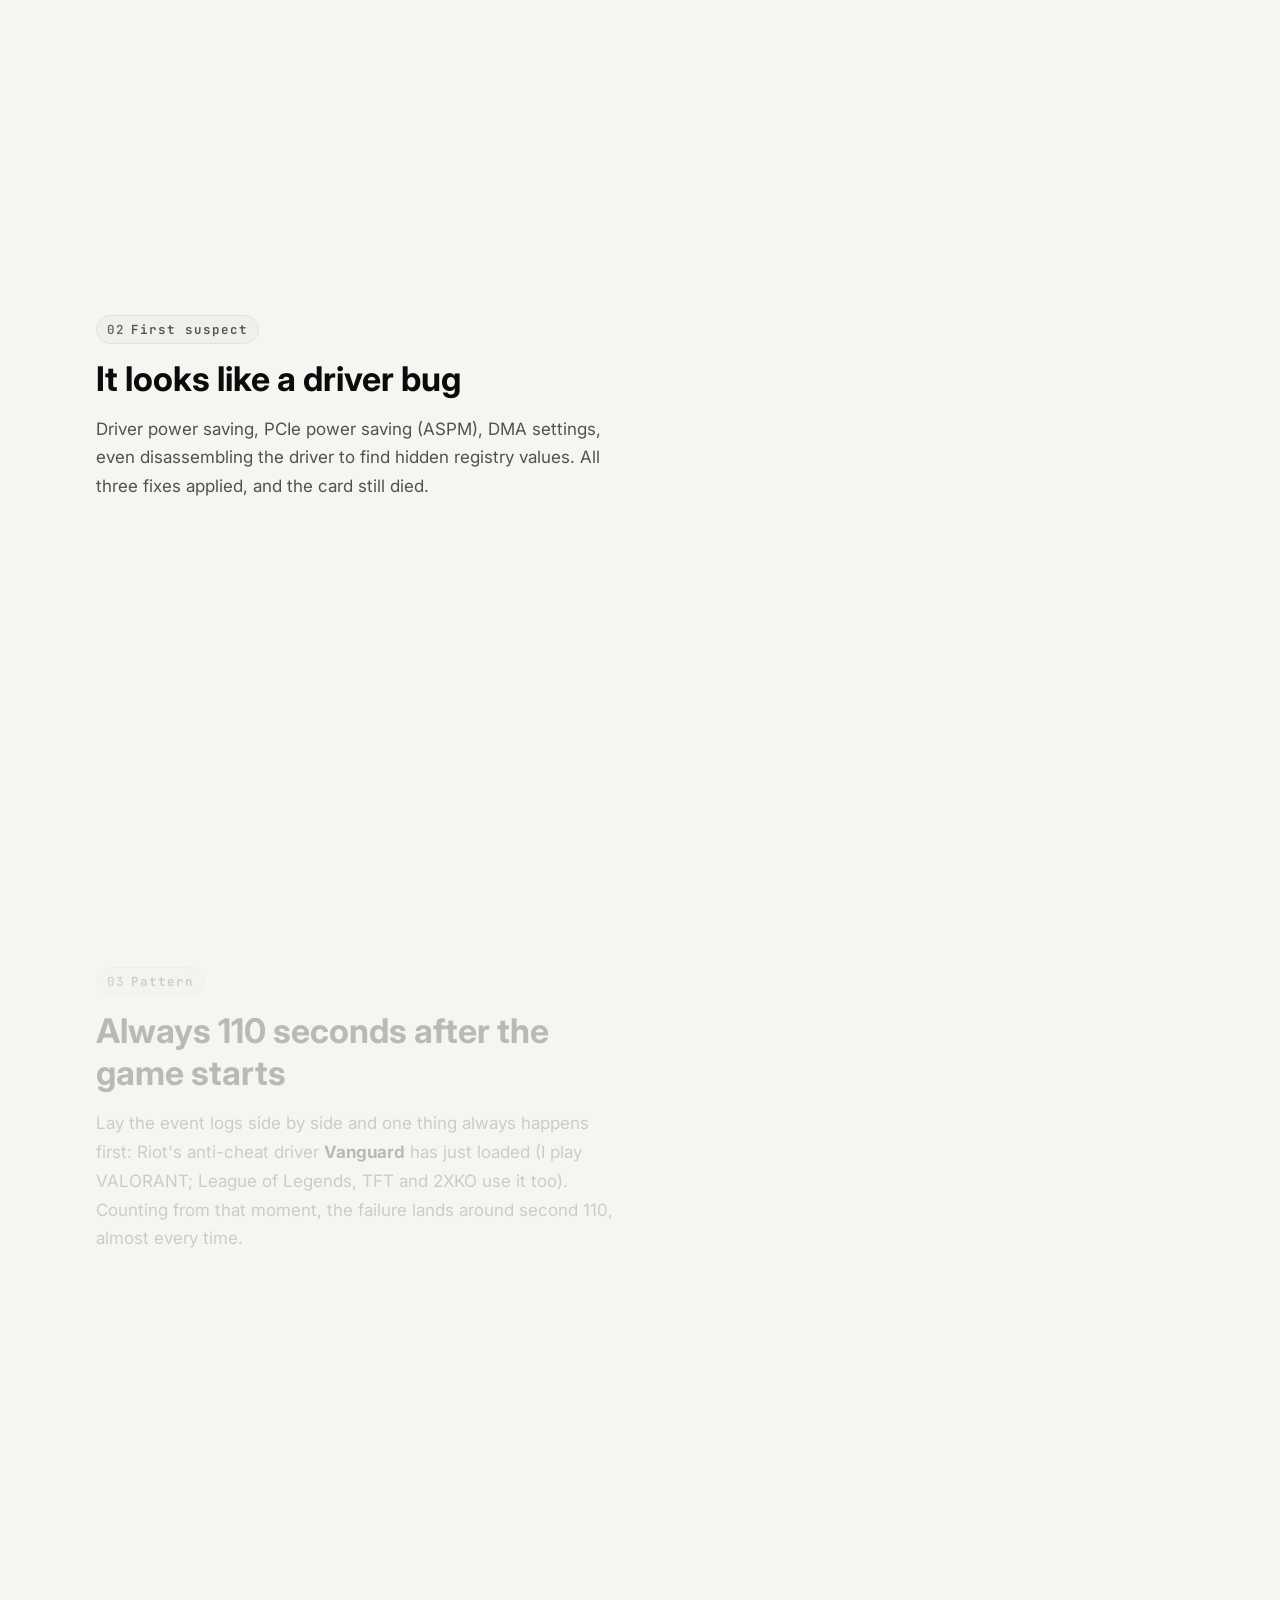
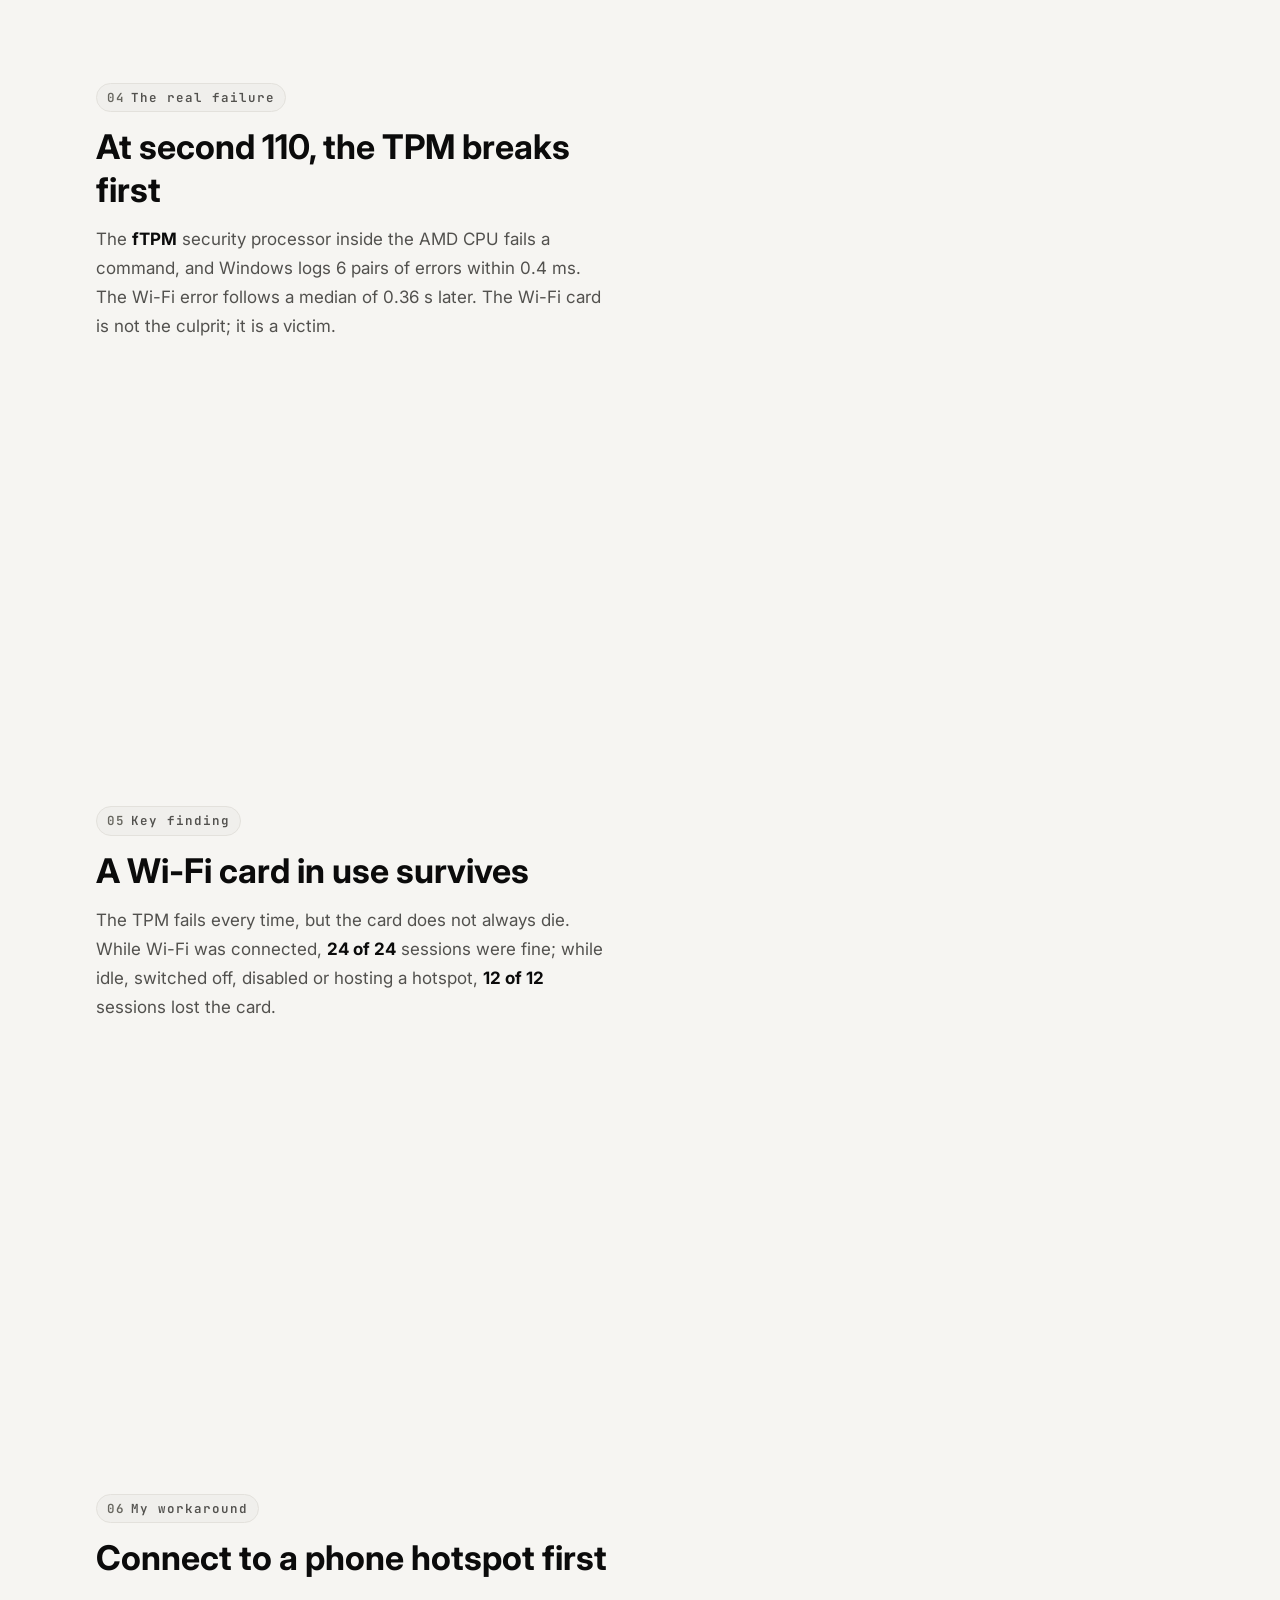
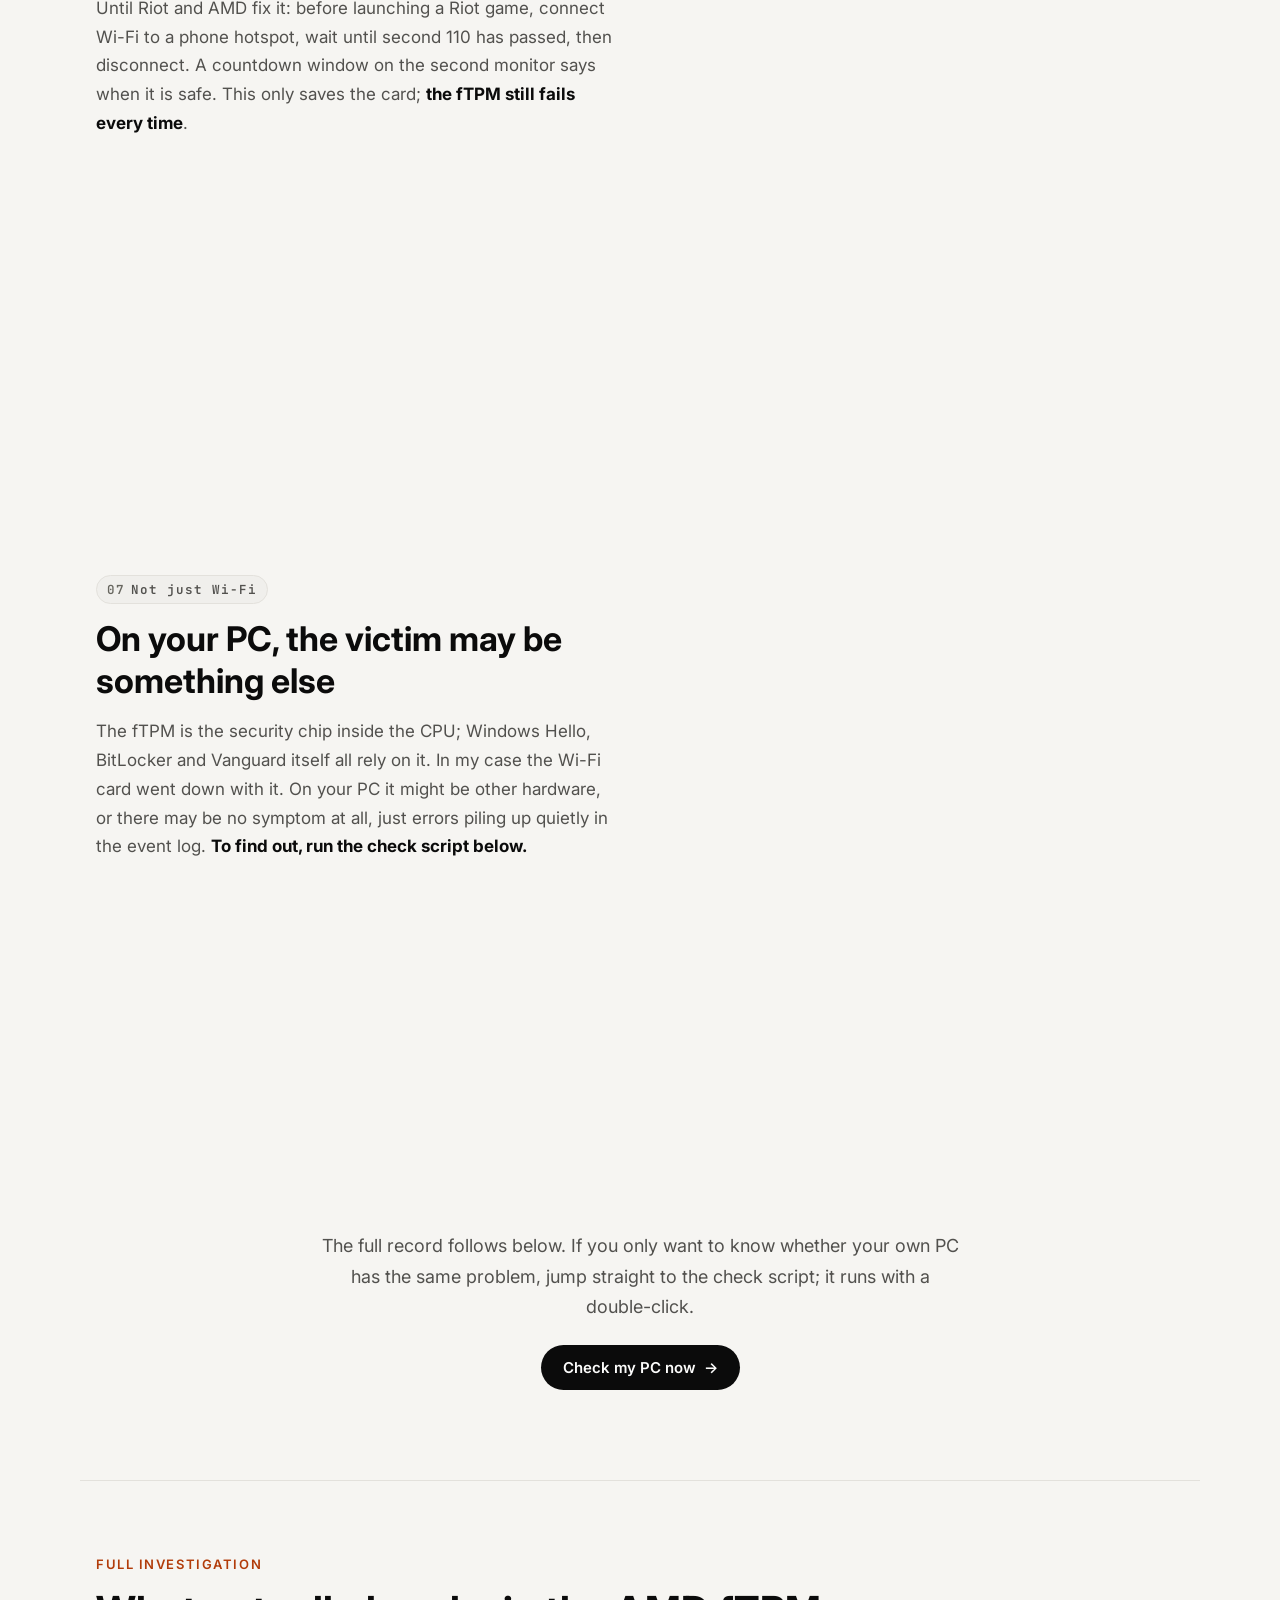
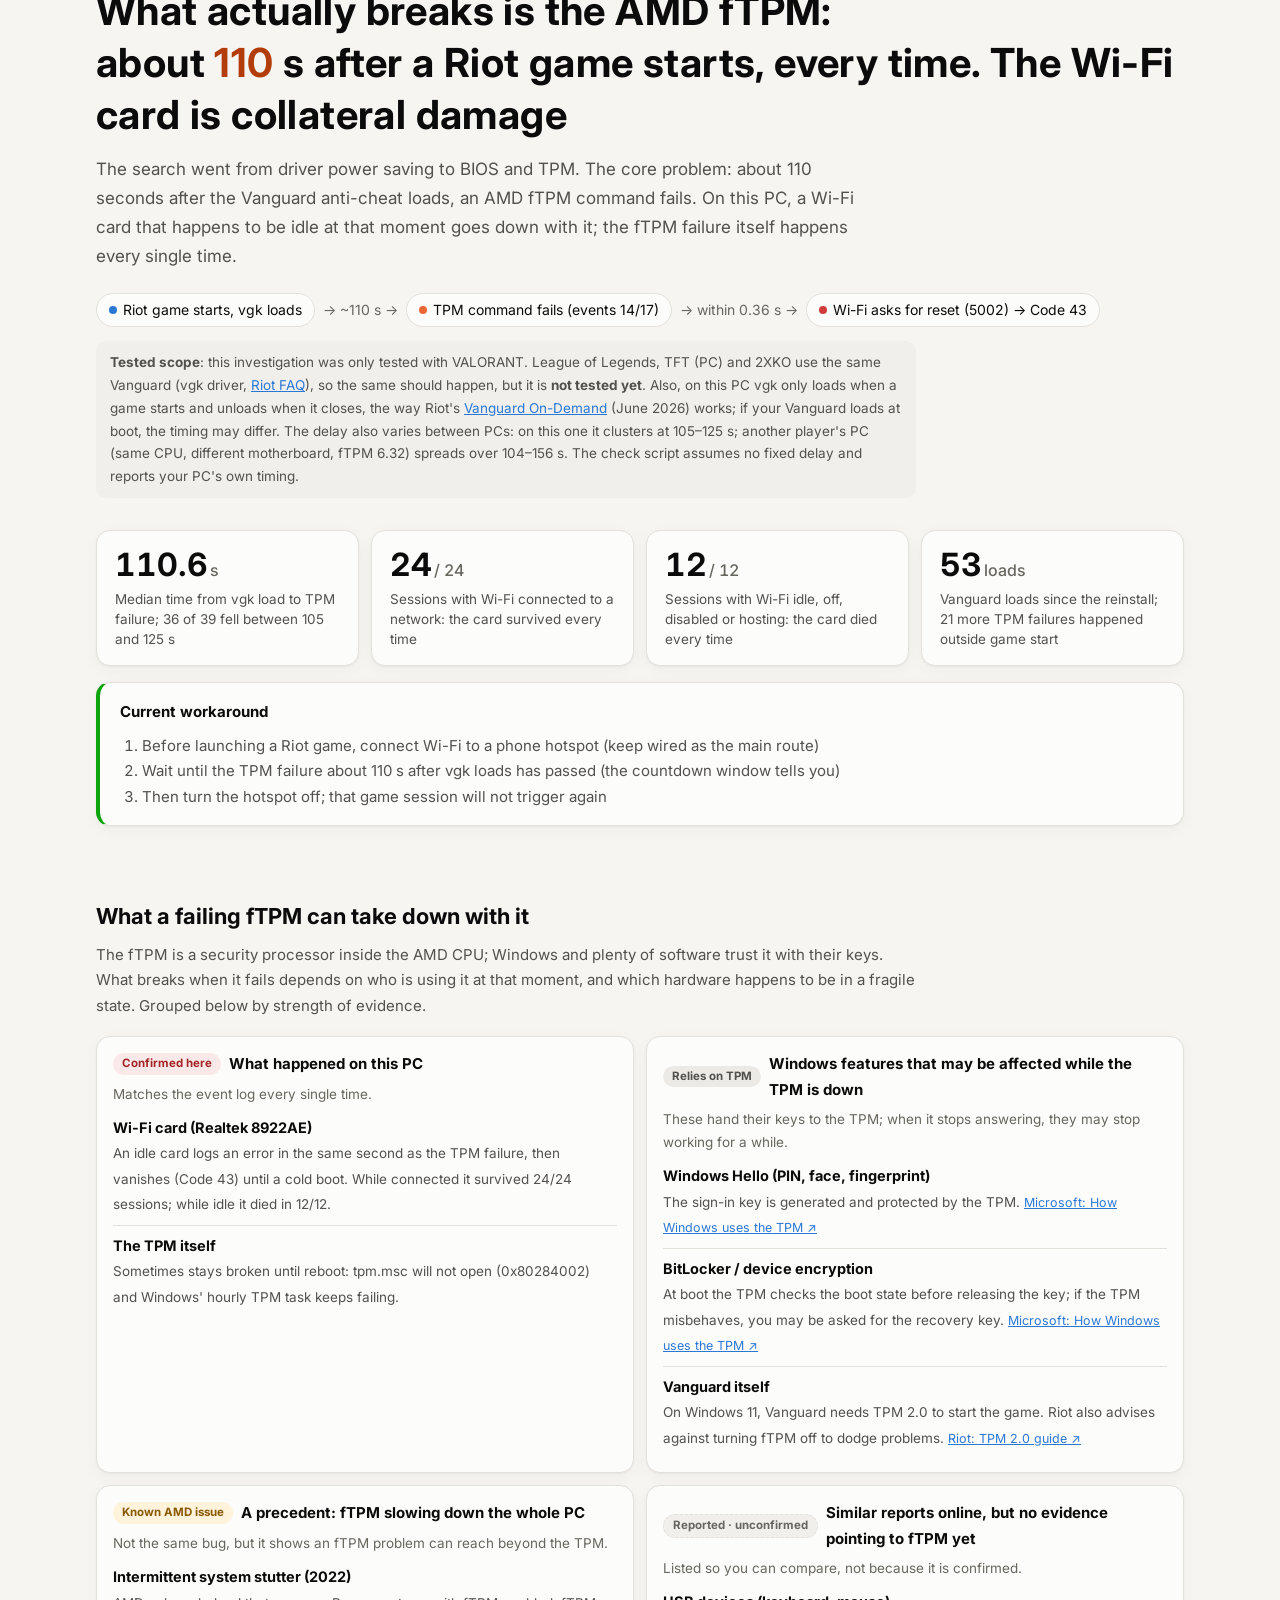
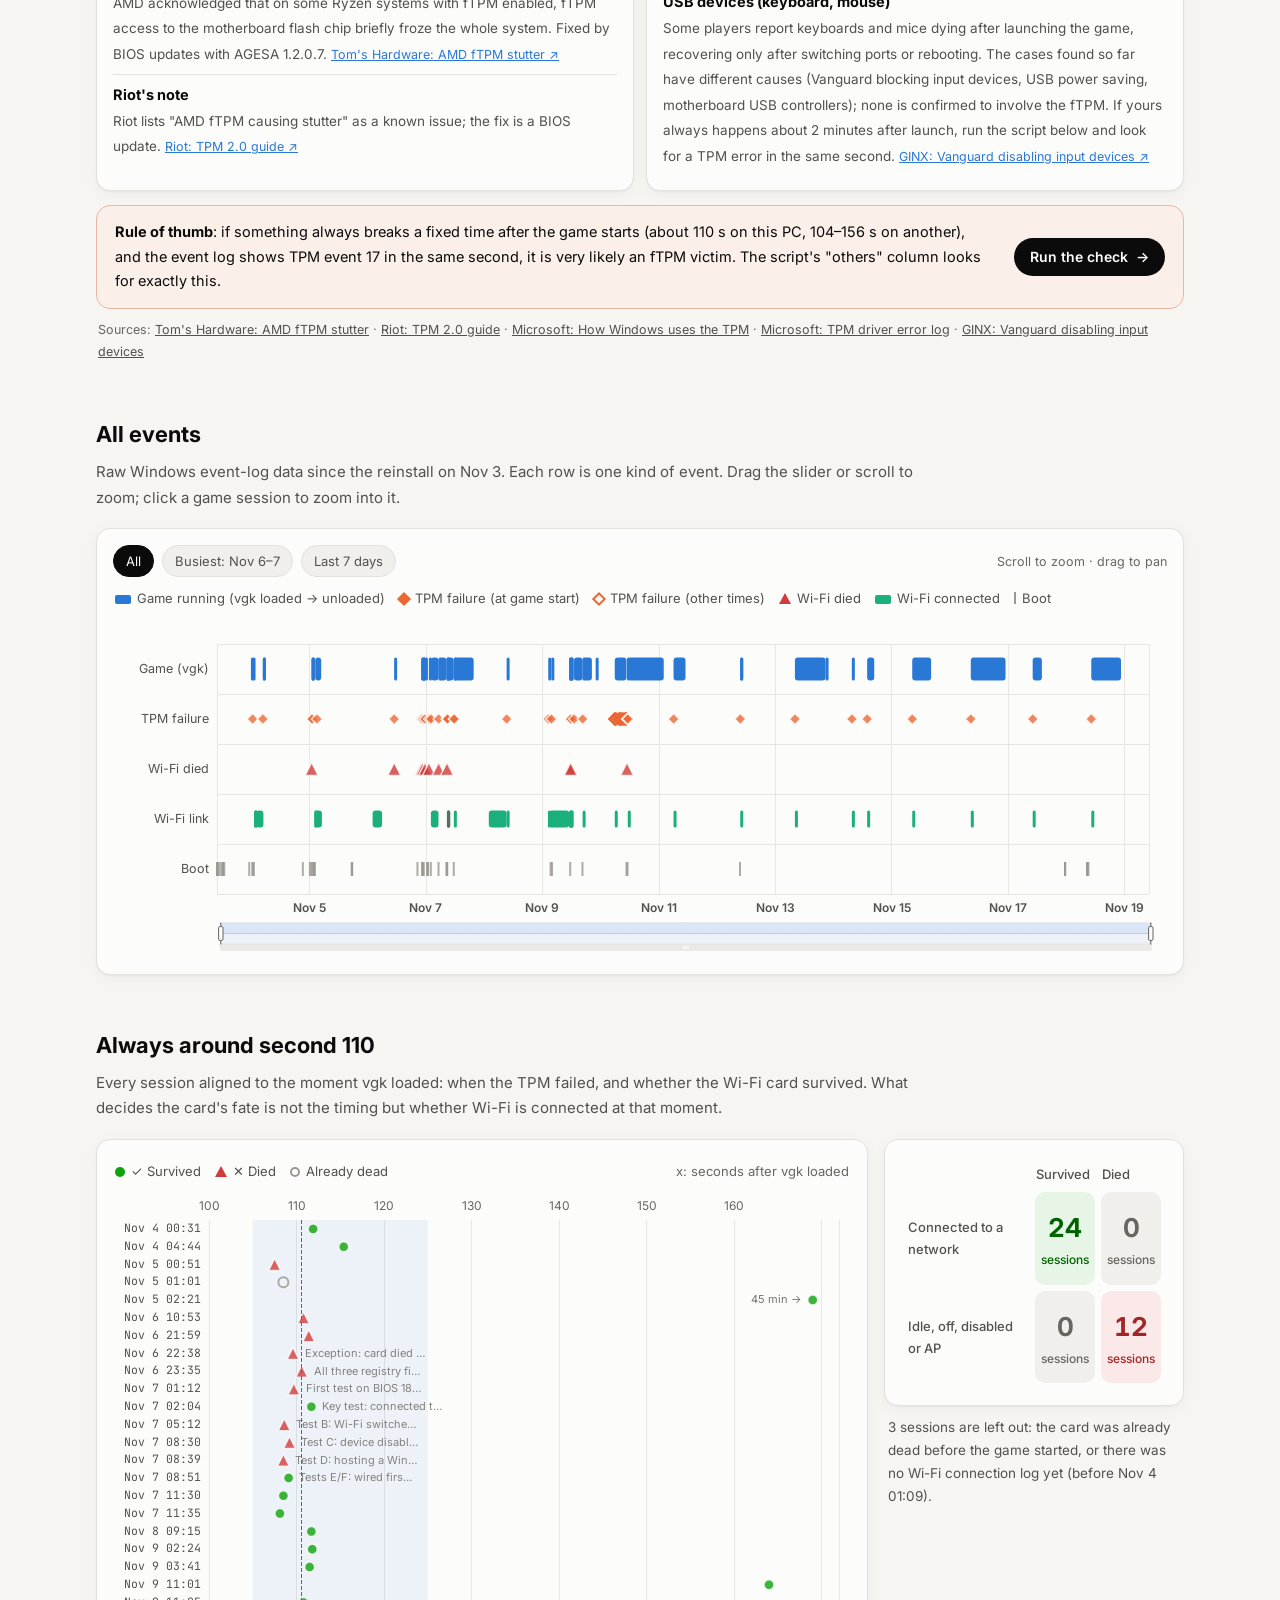
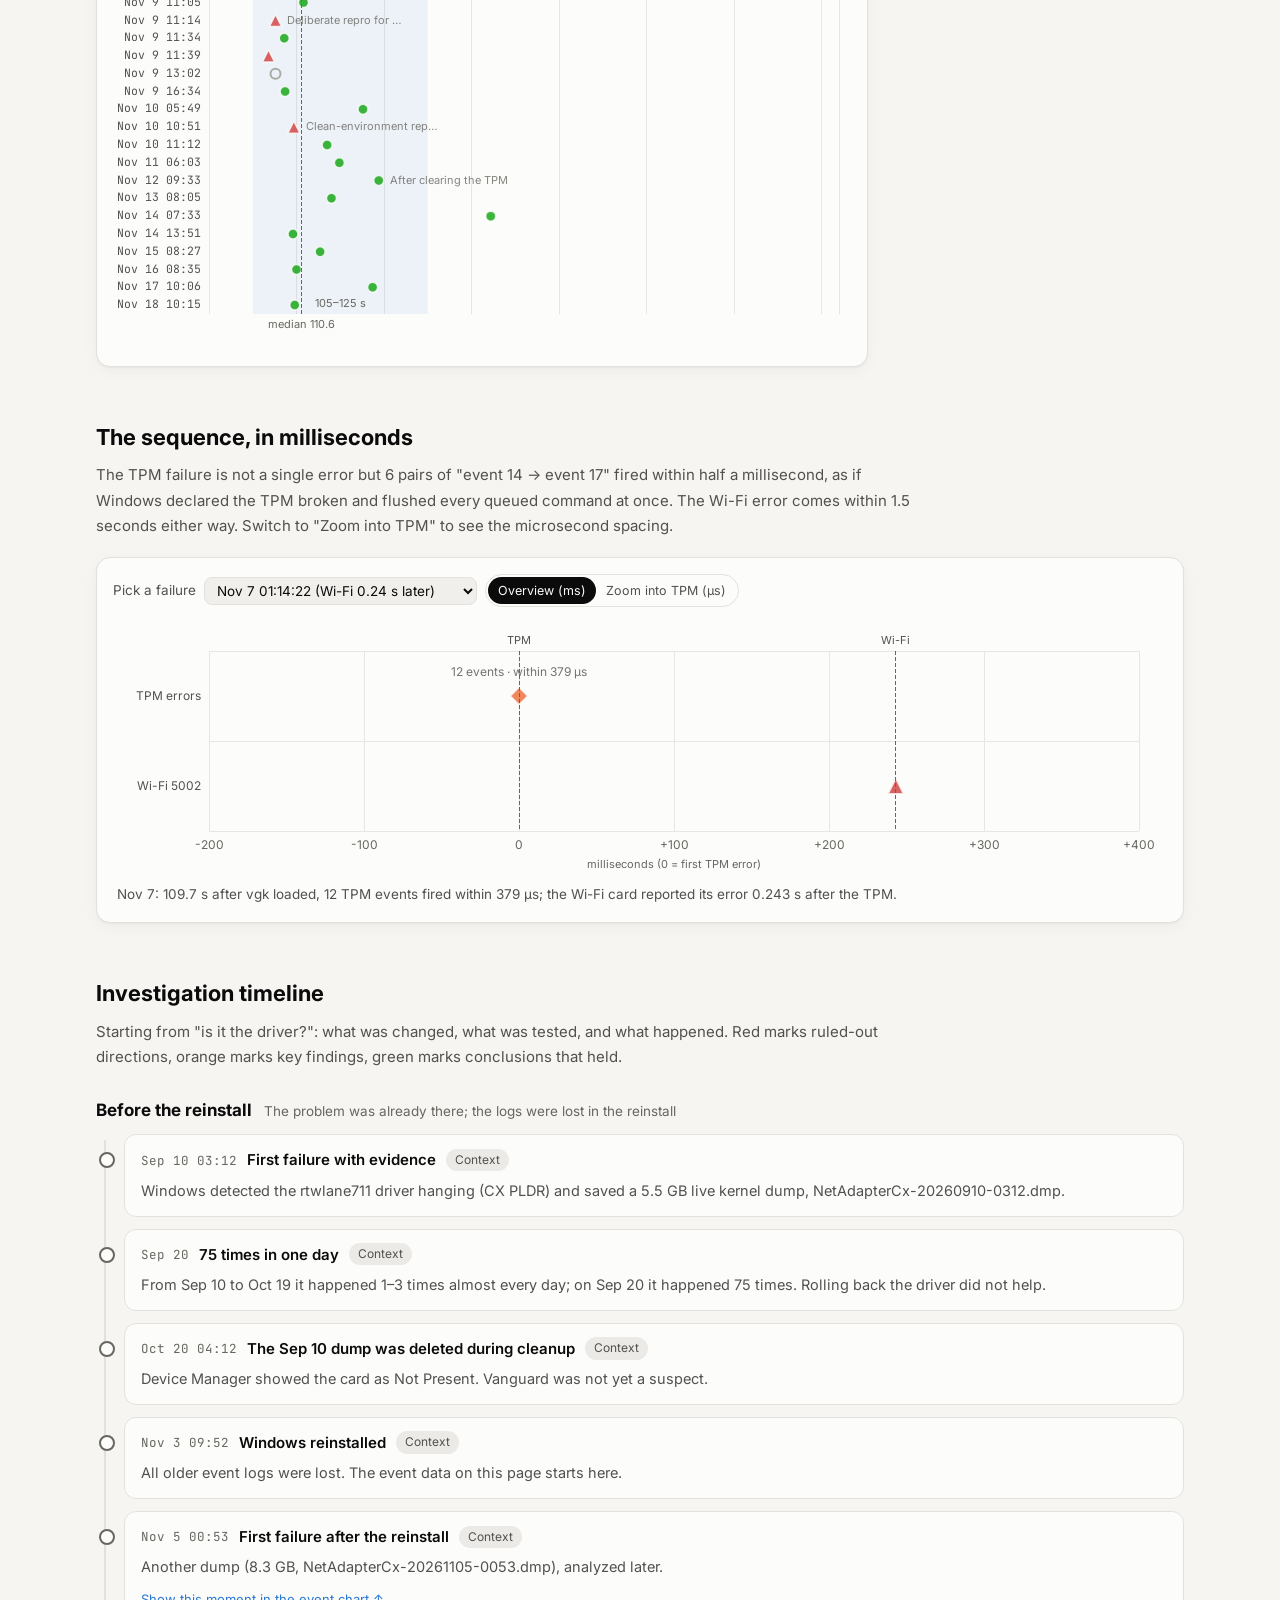
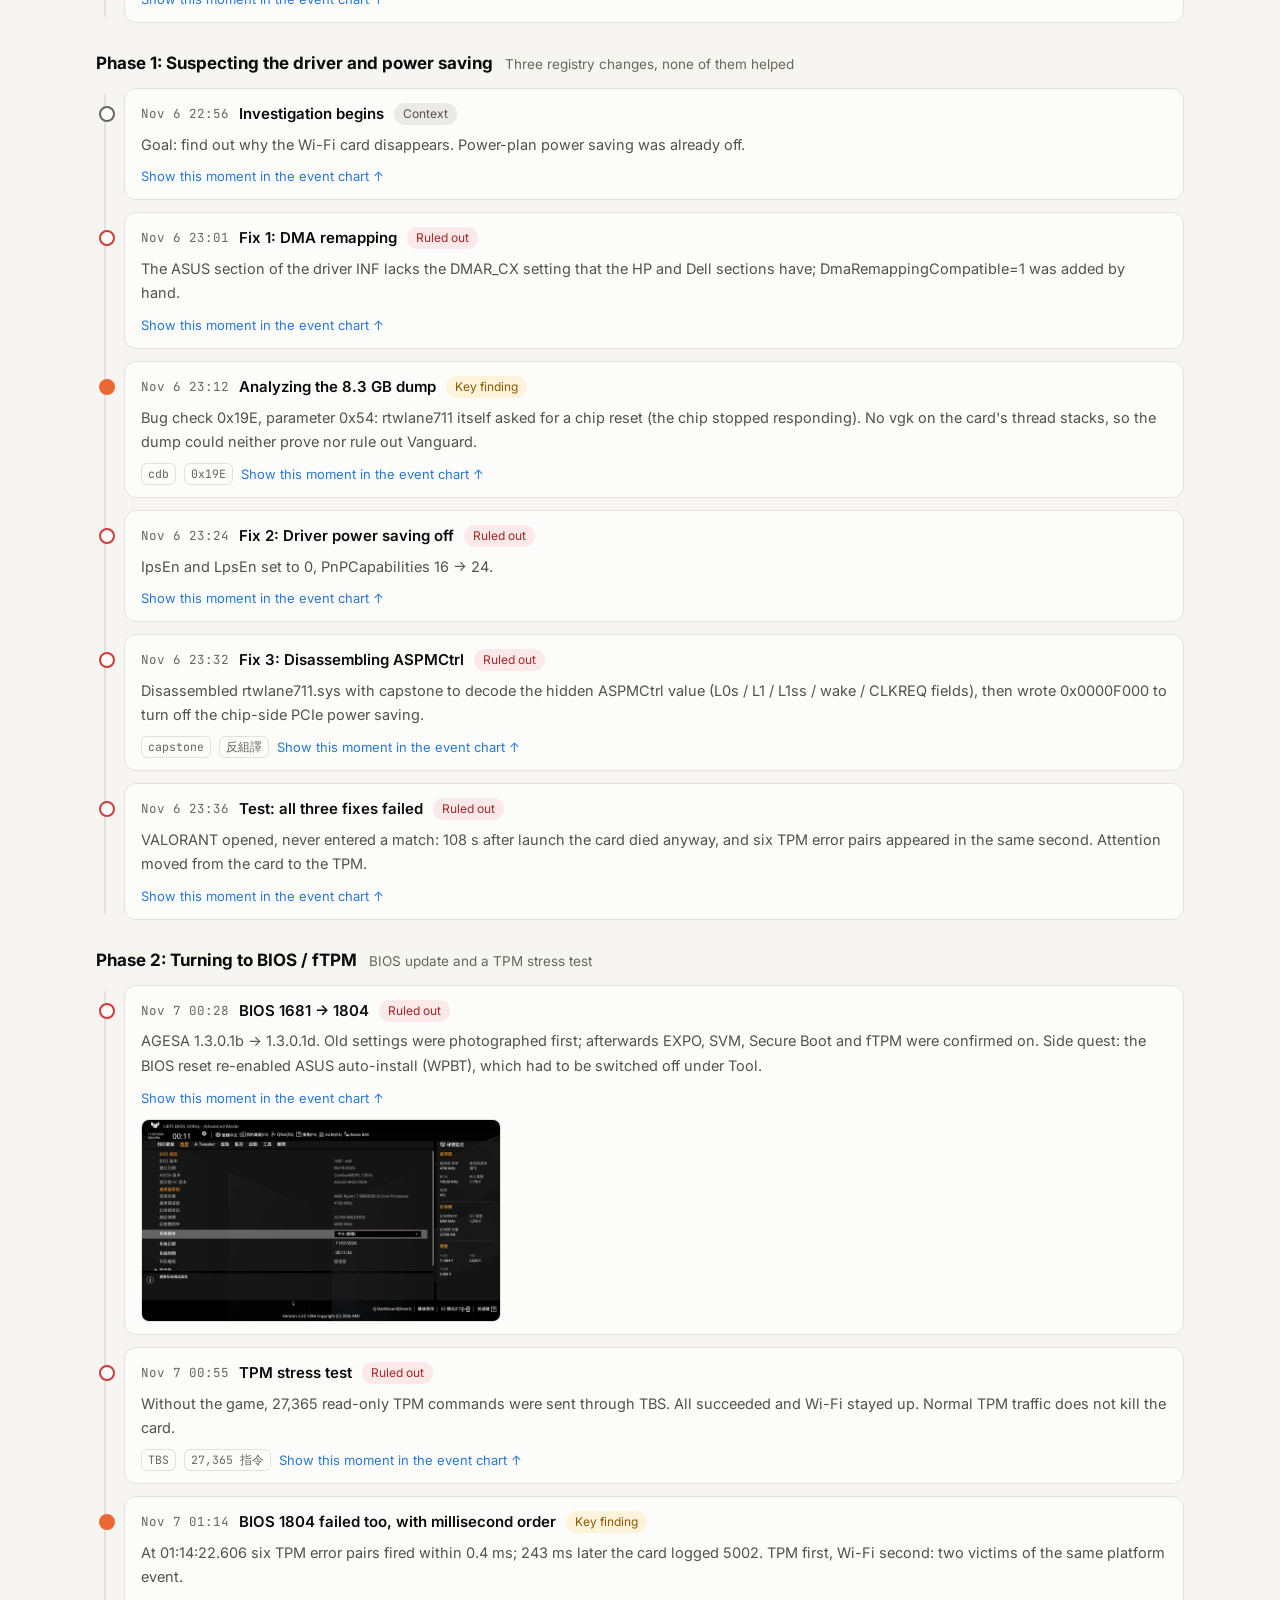
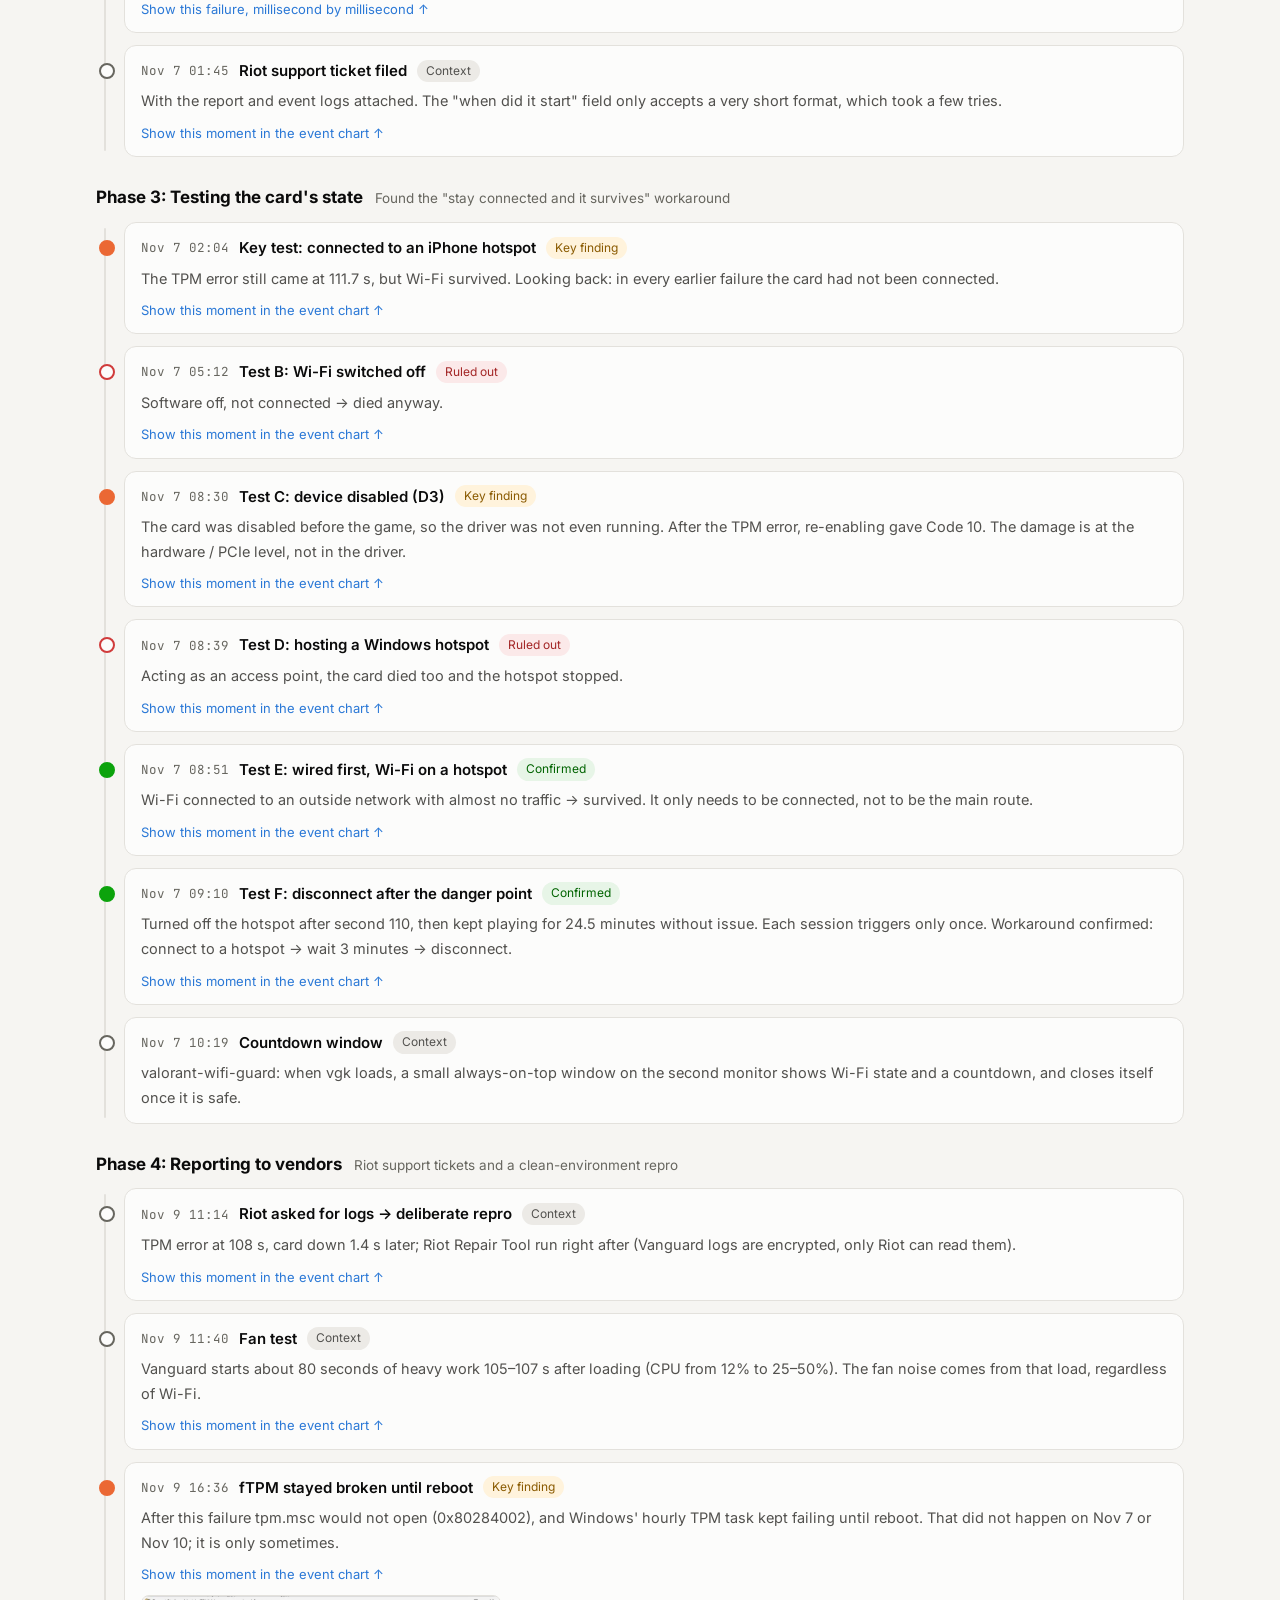
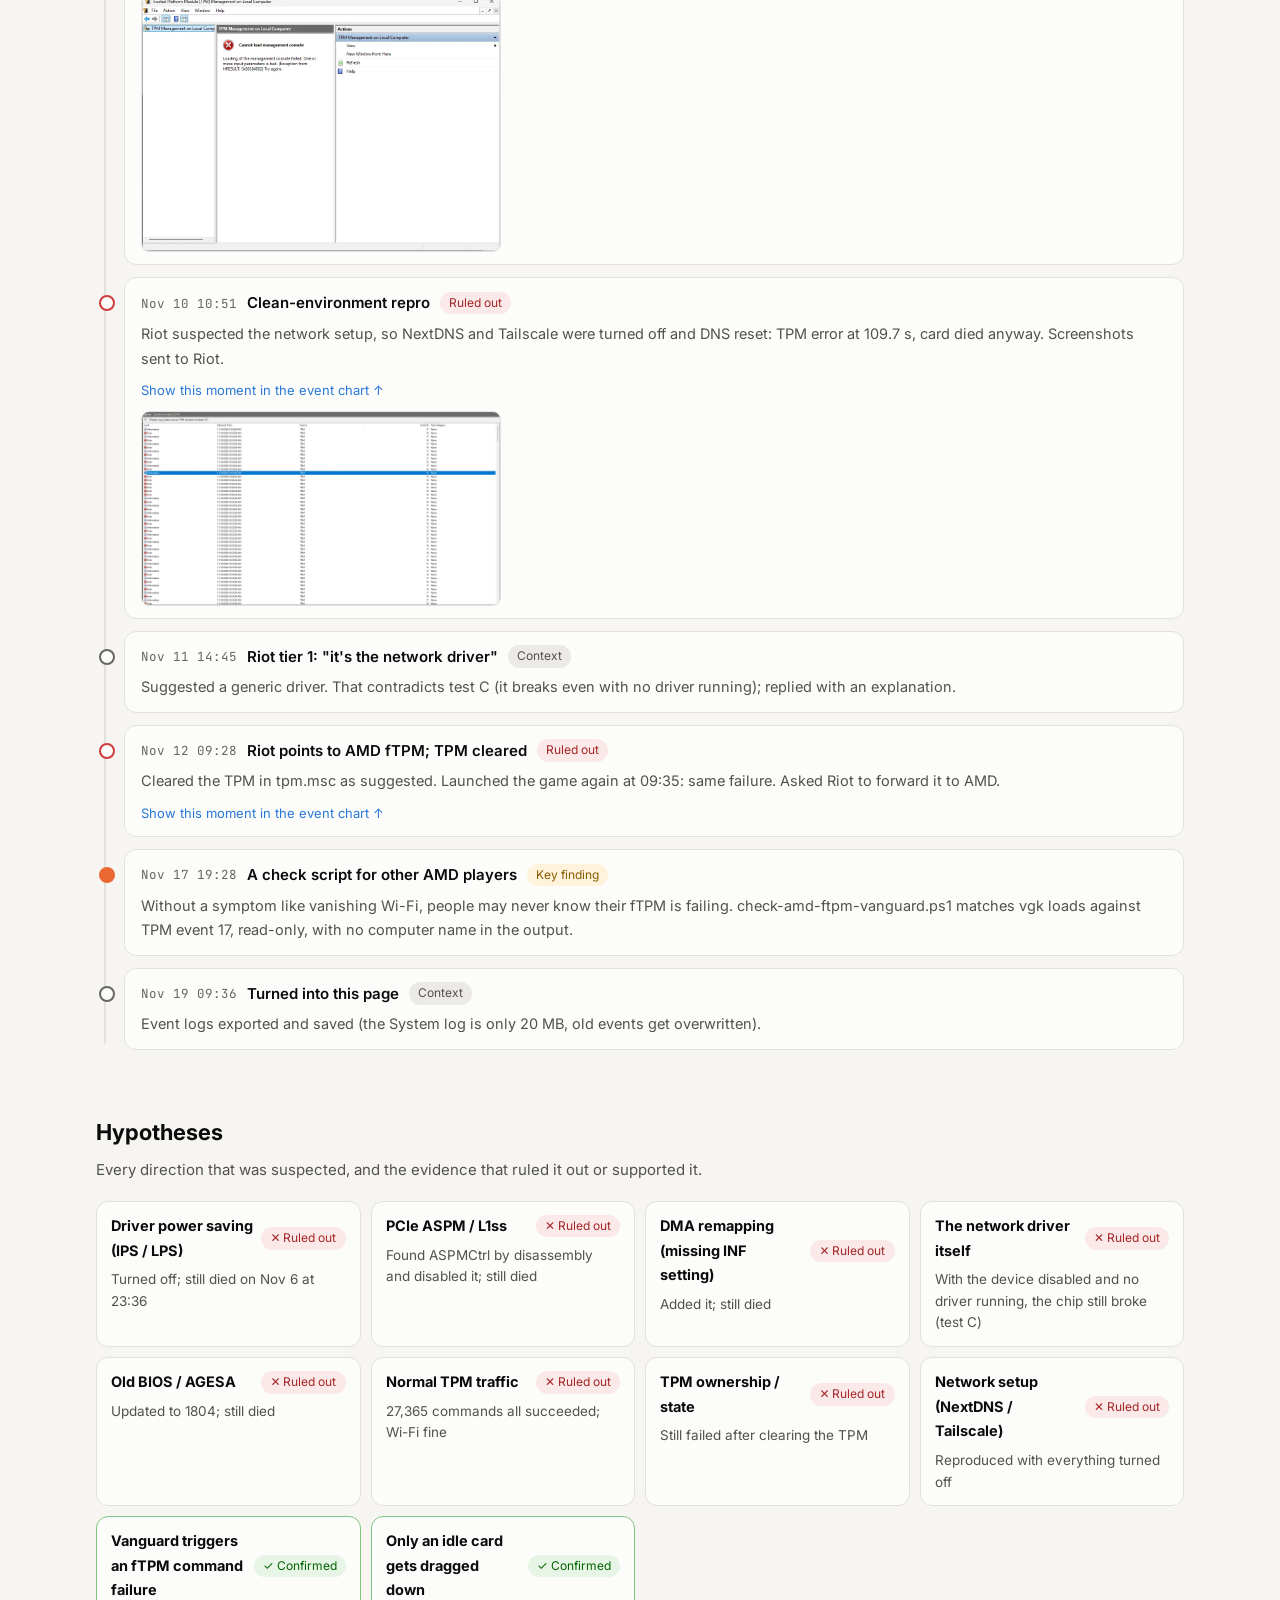
==== commit 3aa7d7cc: "Fix XSS from hand-edited result files A dropped result file is user-controlled. The investigation pa" ====
--- a/site/investigation.html
+++ b/site/investigation.html
@@ -400,10 +400,10 @@
   <script src="data/sample.js?v=11638fe1"></script>
   <script src="data/downloads.js?v=87ffc884"></script>
   <script src="data/config.js?v=b7279f89"></script>
-  <script src="lib/result.js?v=515723cc"></script>
+  <script src="lib/result.js?v=ac0c576a"></script>
   <script src="i18n/zh-TW.js?v=06b32ada"></script>
   <script src="i18n/zh-CN.js?v=9ee9ad3c"></script>
   <script src="i18n/en.js?v=52156cae"></script>
-  <script src="app.js?v=66367bf8"></script>
+  <script src="app.js?v=58d6129a"></script>
 </body>
 </html>
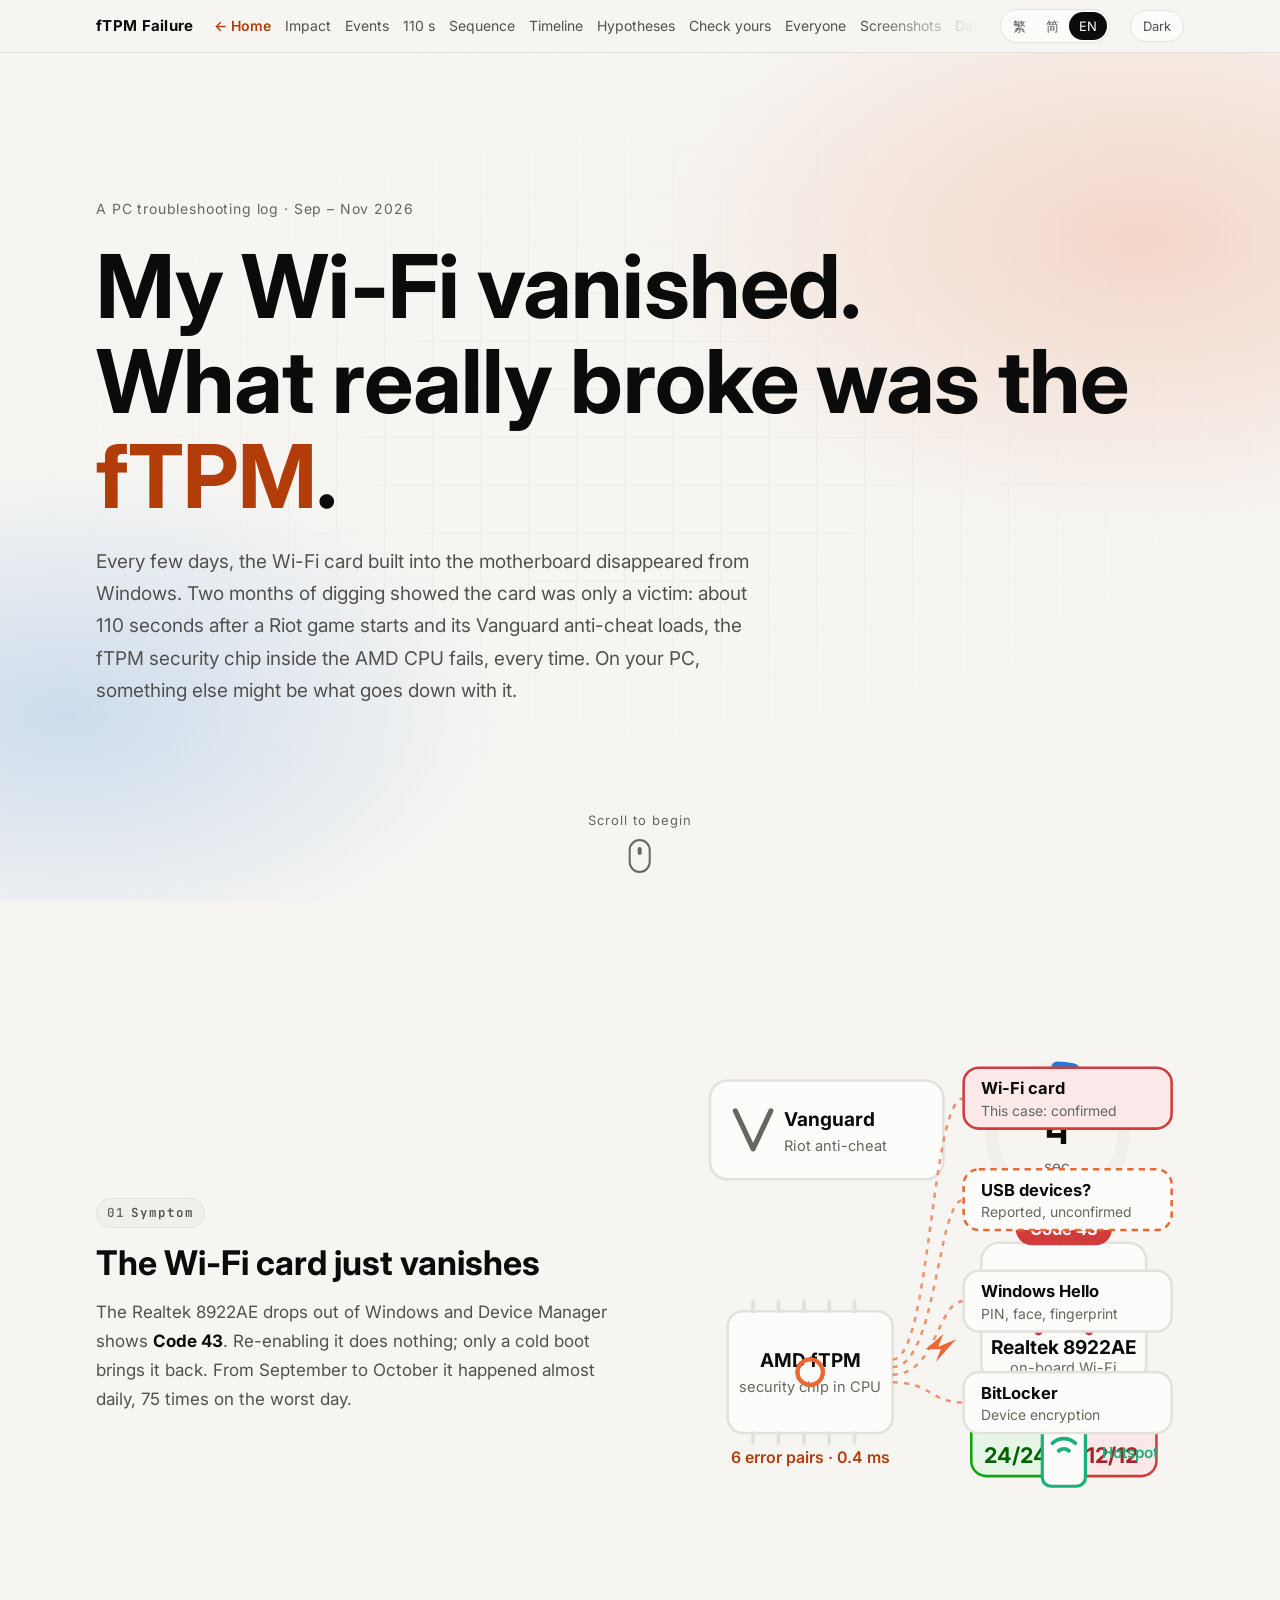
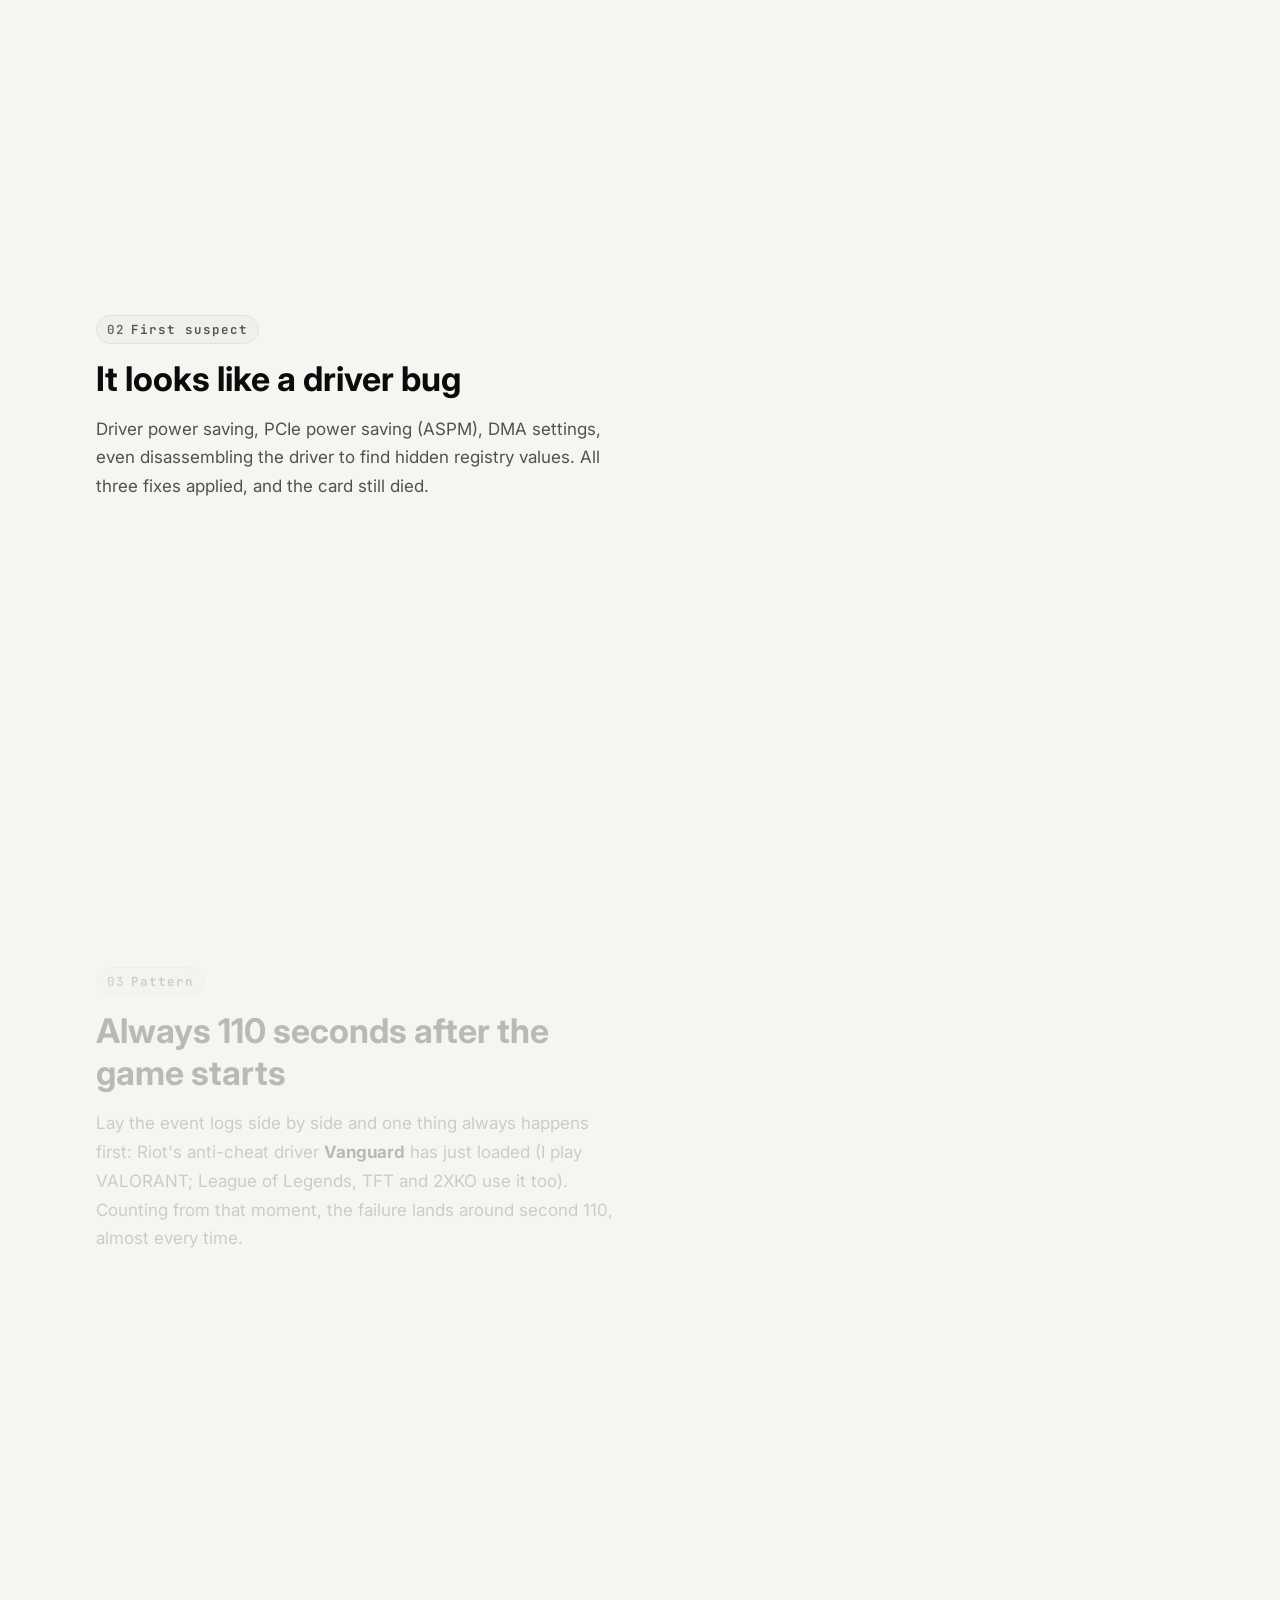
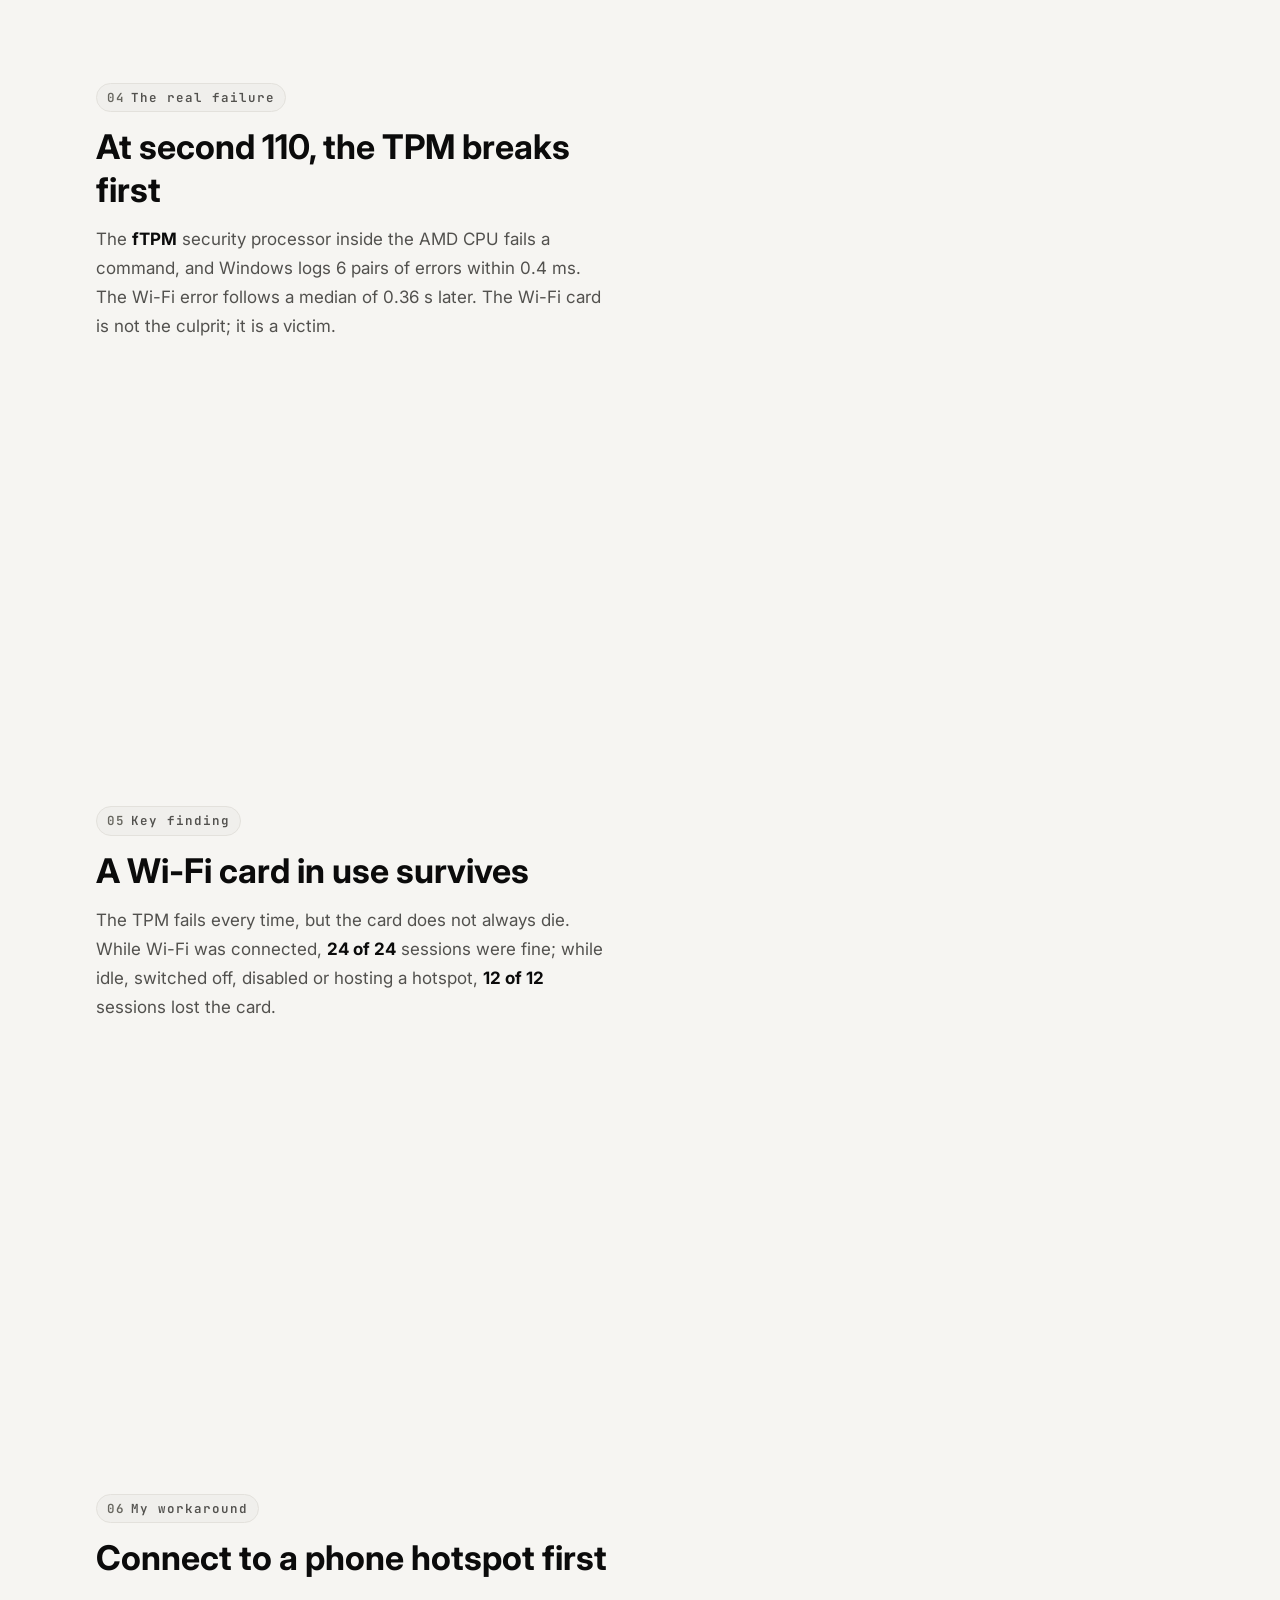
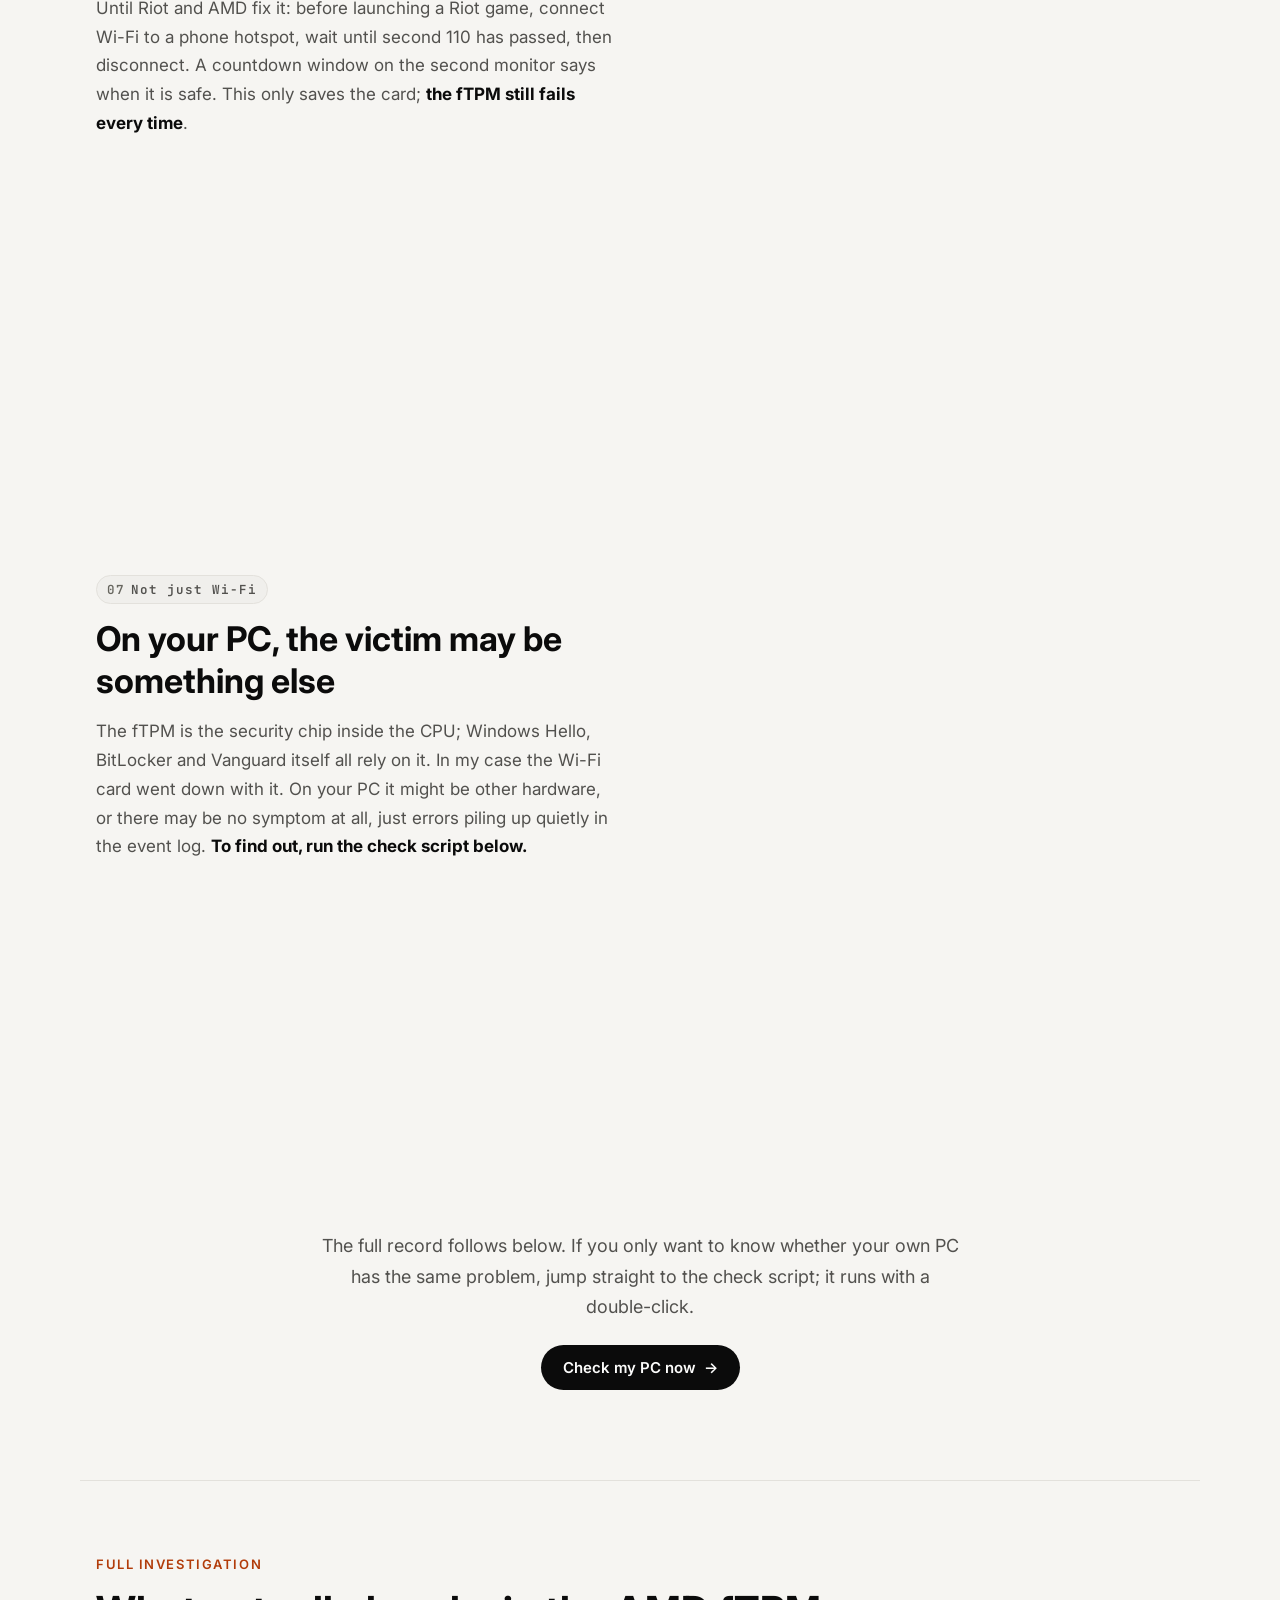
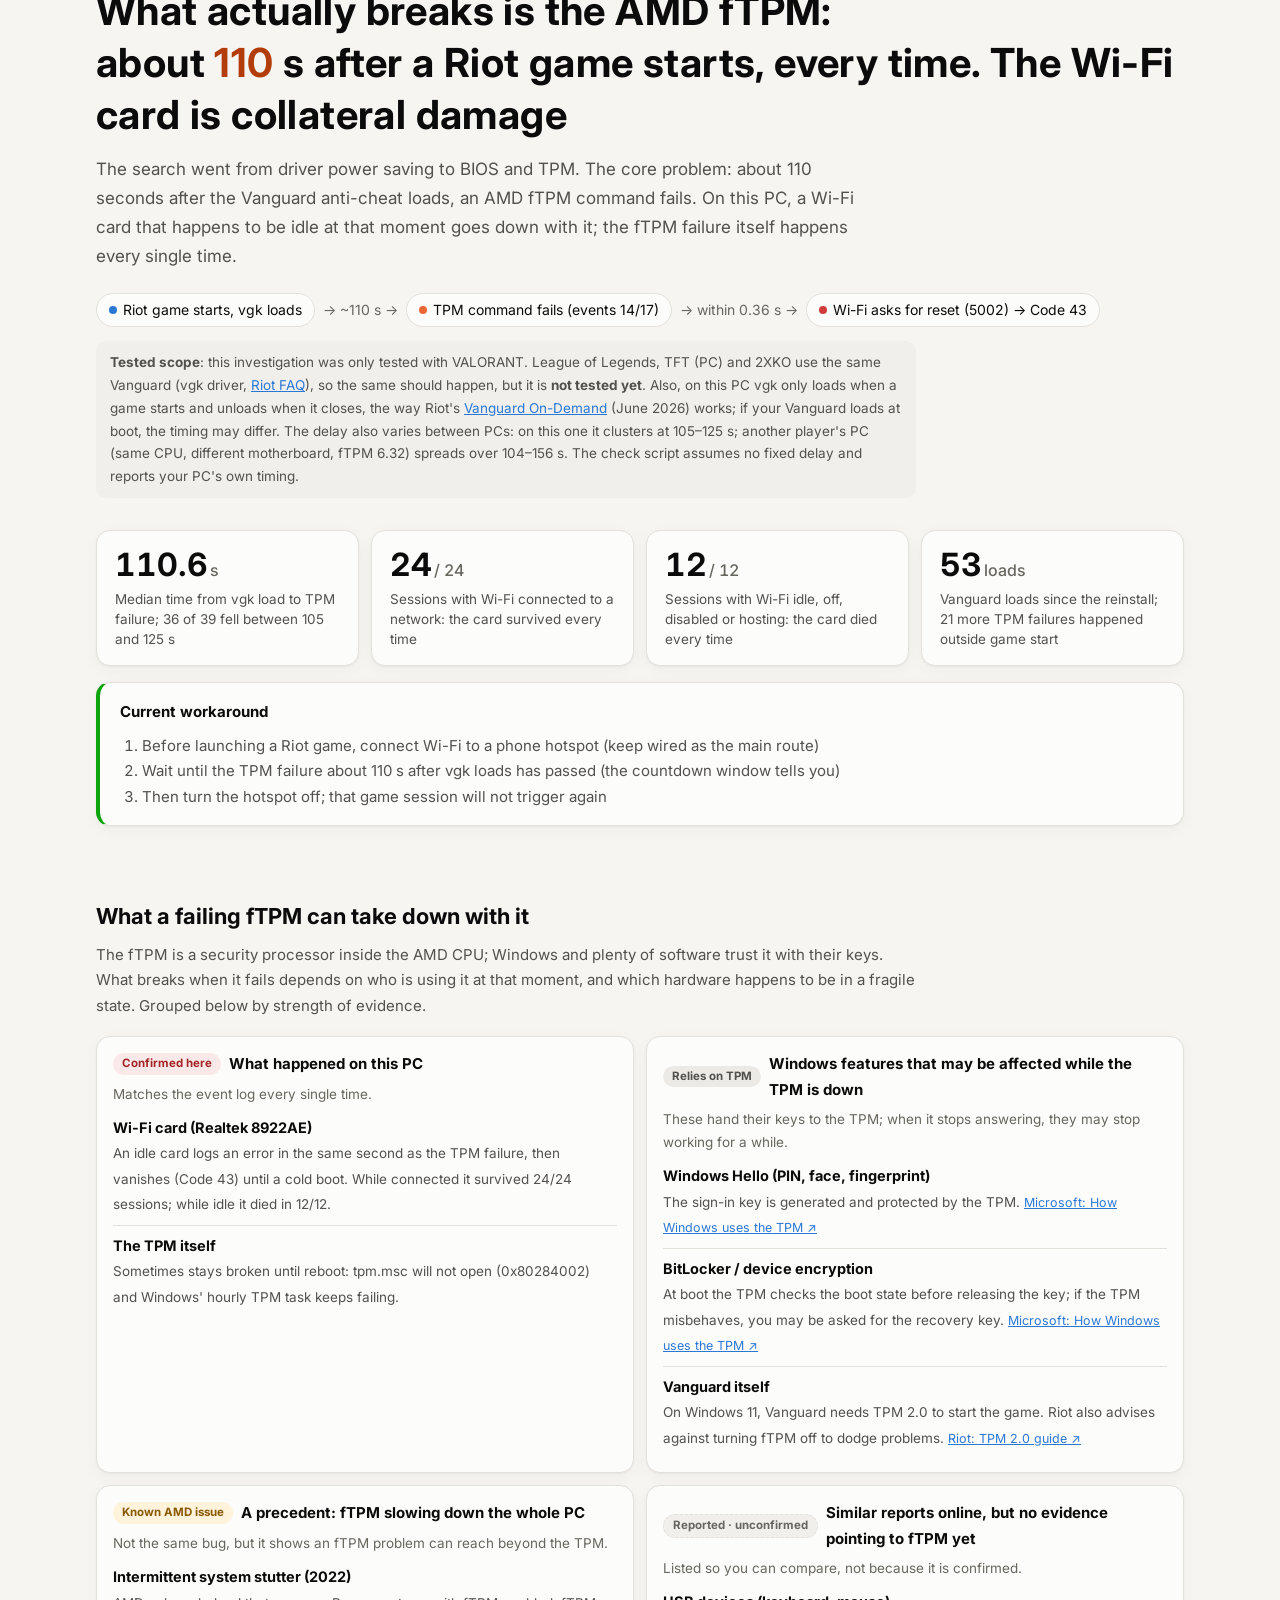
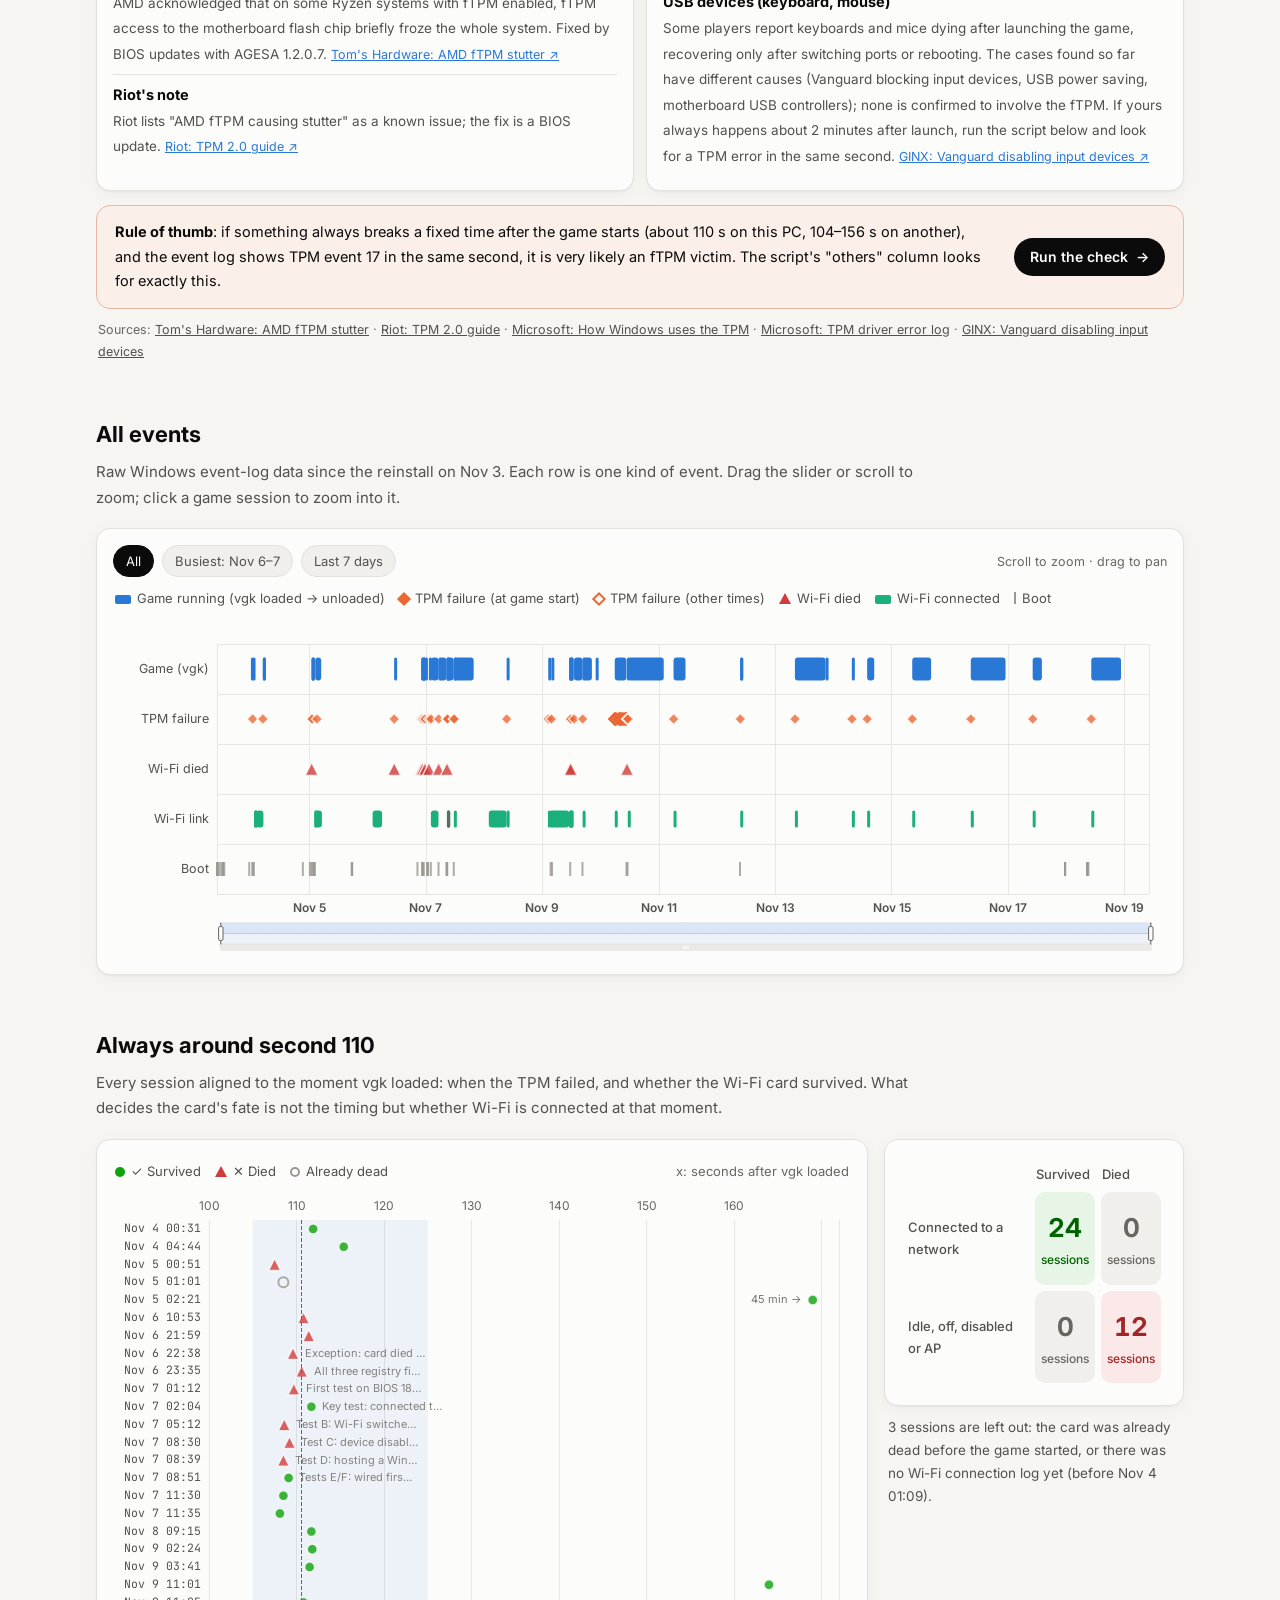
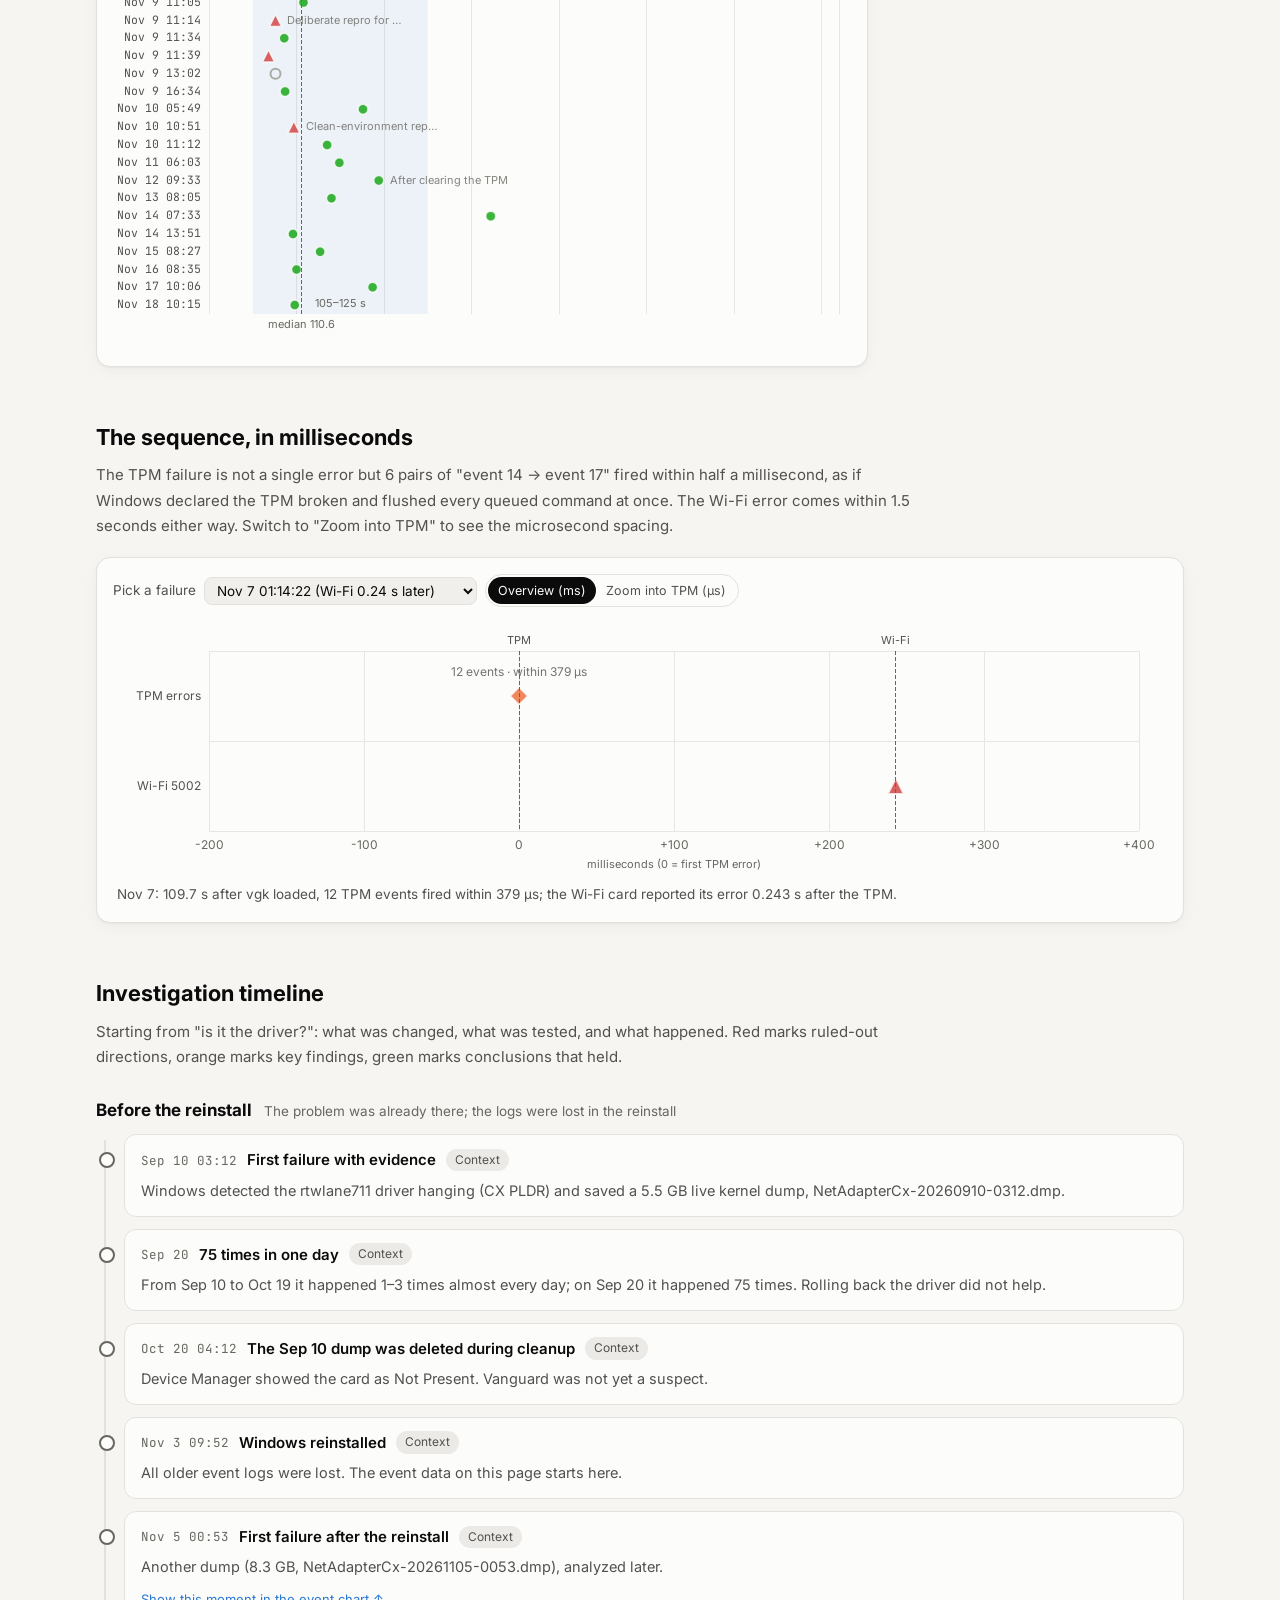
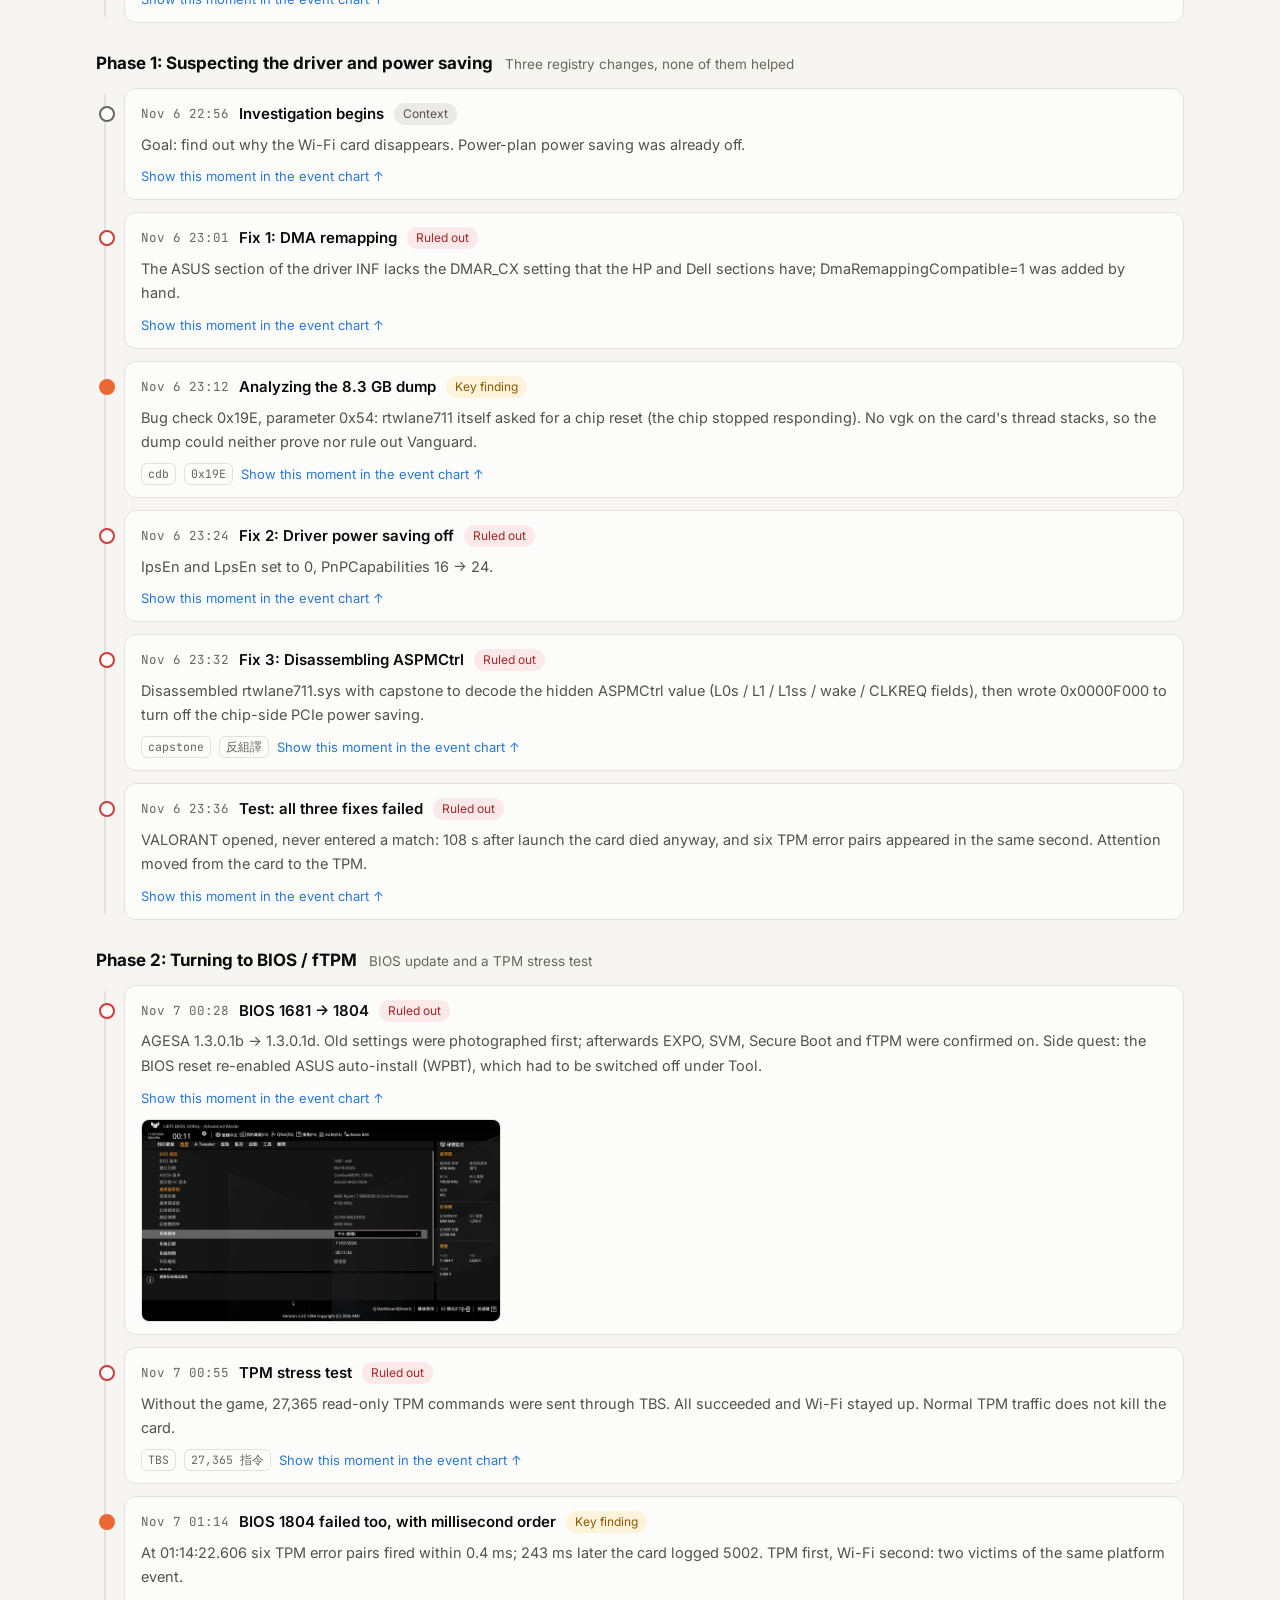
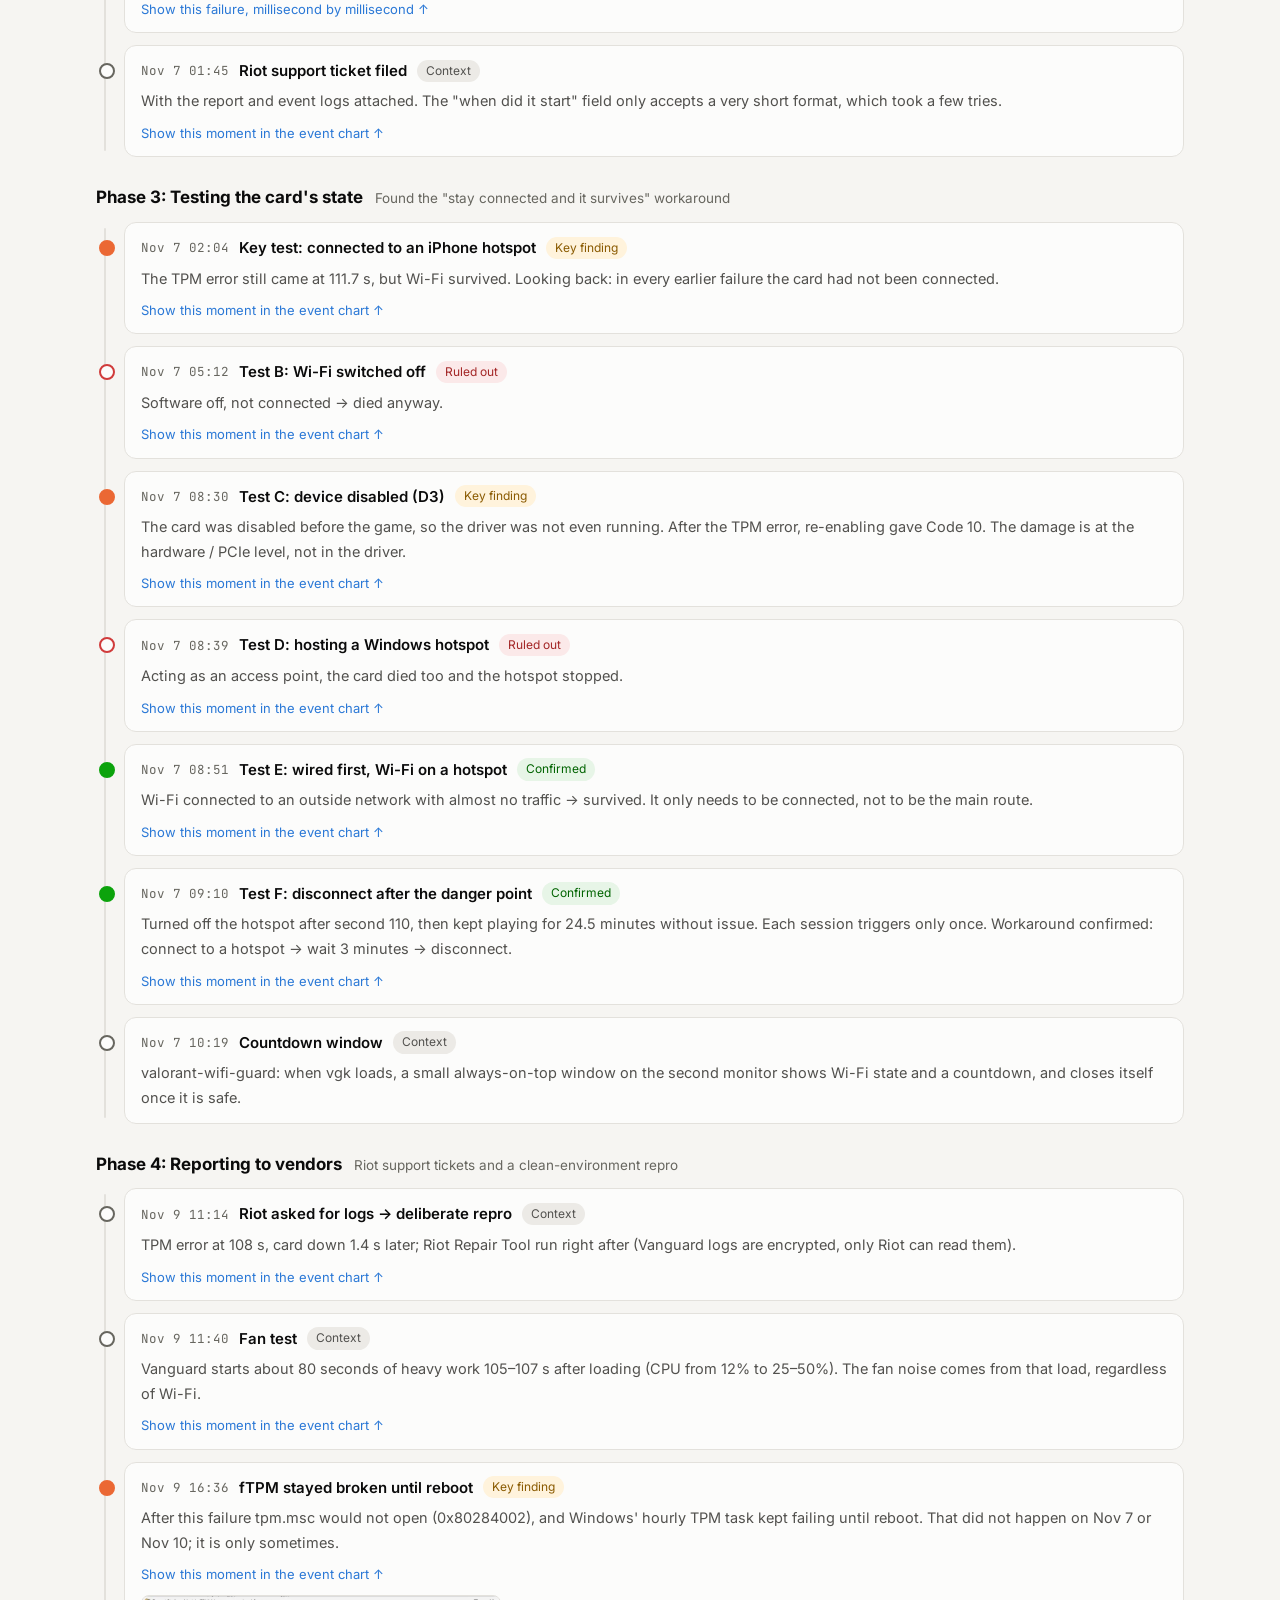
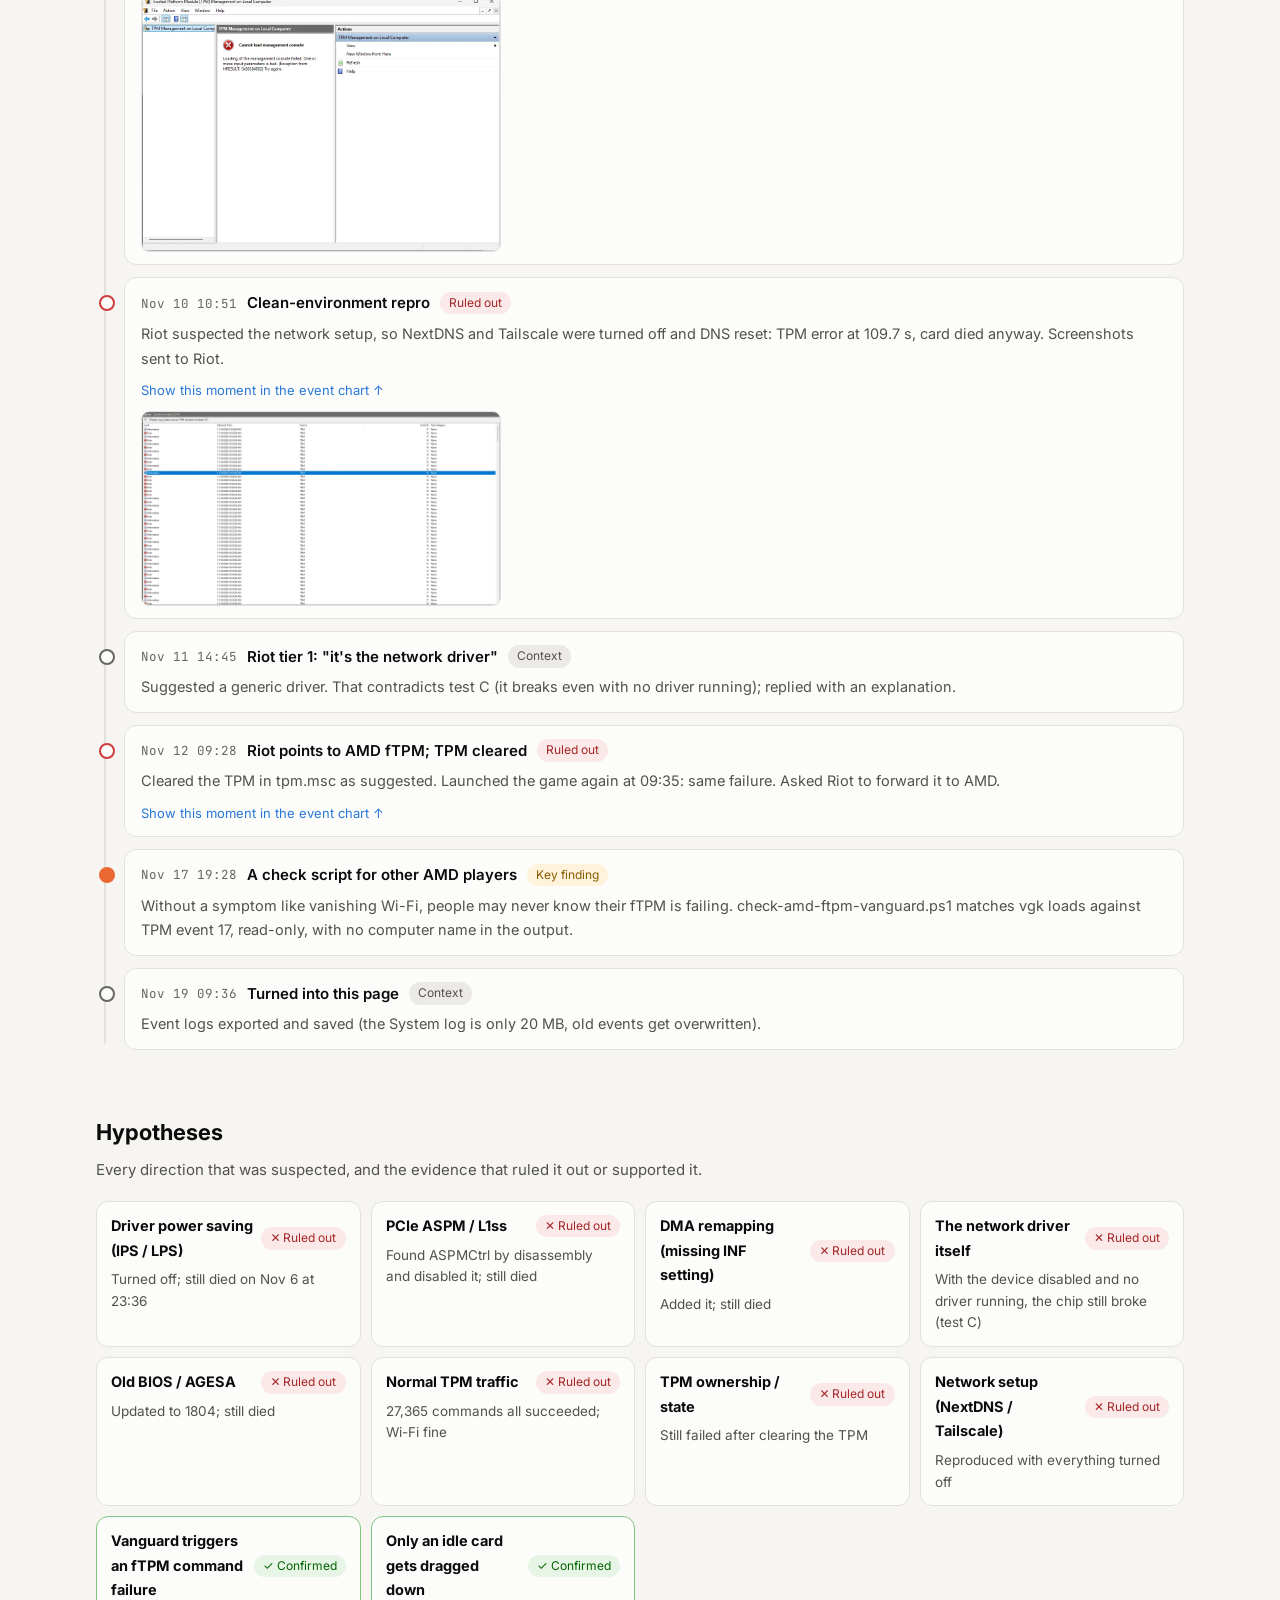
==== commit b965d561: "Result display: current-rule verdict, script median, small fixes - both pages show the verdict recom" ====
--- a/site/investigation.html
+++ b/site/investigation.html
@@ -400,10 +400,10 @@
   <script src="data/sample.js?v=11638fe1"></script>
   <script src="data/downloads.js?v=87ffc884"></script>
   <script src="data/config.js?v=b7279f89"></script>
-  <script src="lib/result.js?v=ac0c576a"></script>
+  <script src="lib/result.js?v=d380ca15"></script>
   <script src="i18n/zh-TW.js?v=06b32ada"></script>
   <script src="i18n/zh-CN.js?v=9ee9ad3c"></script>
   <script src="i18n/en.js?v=52156cae"></script>
-  <script src="app.js?v=58d6129a"></script>
+  <script src="app.js?v=13d66103"></script>
 </body>
 </html>
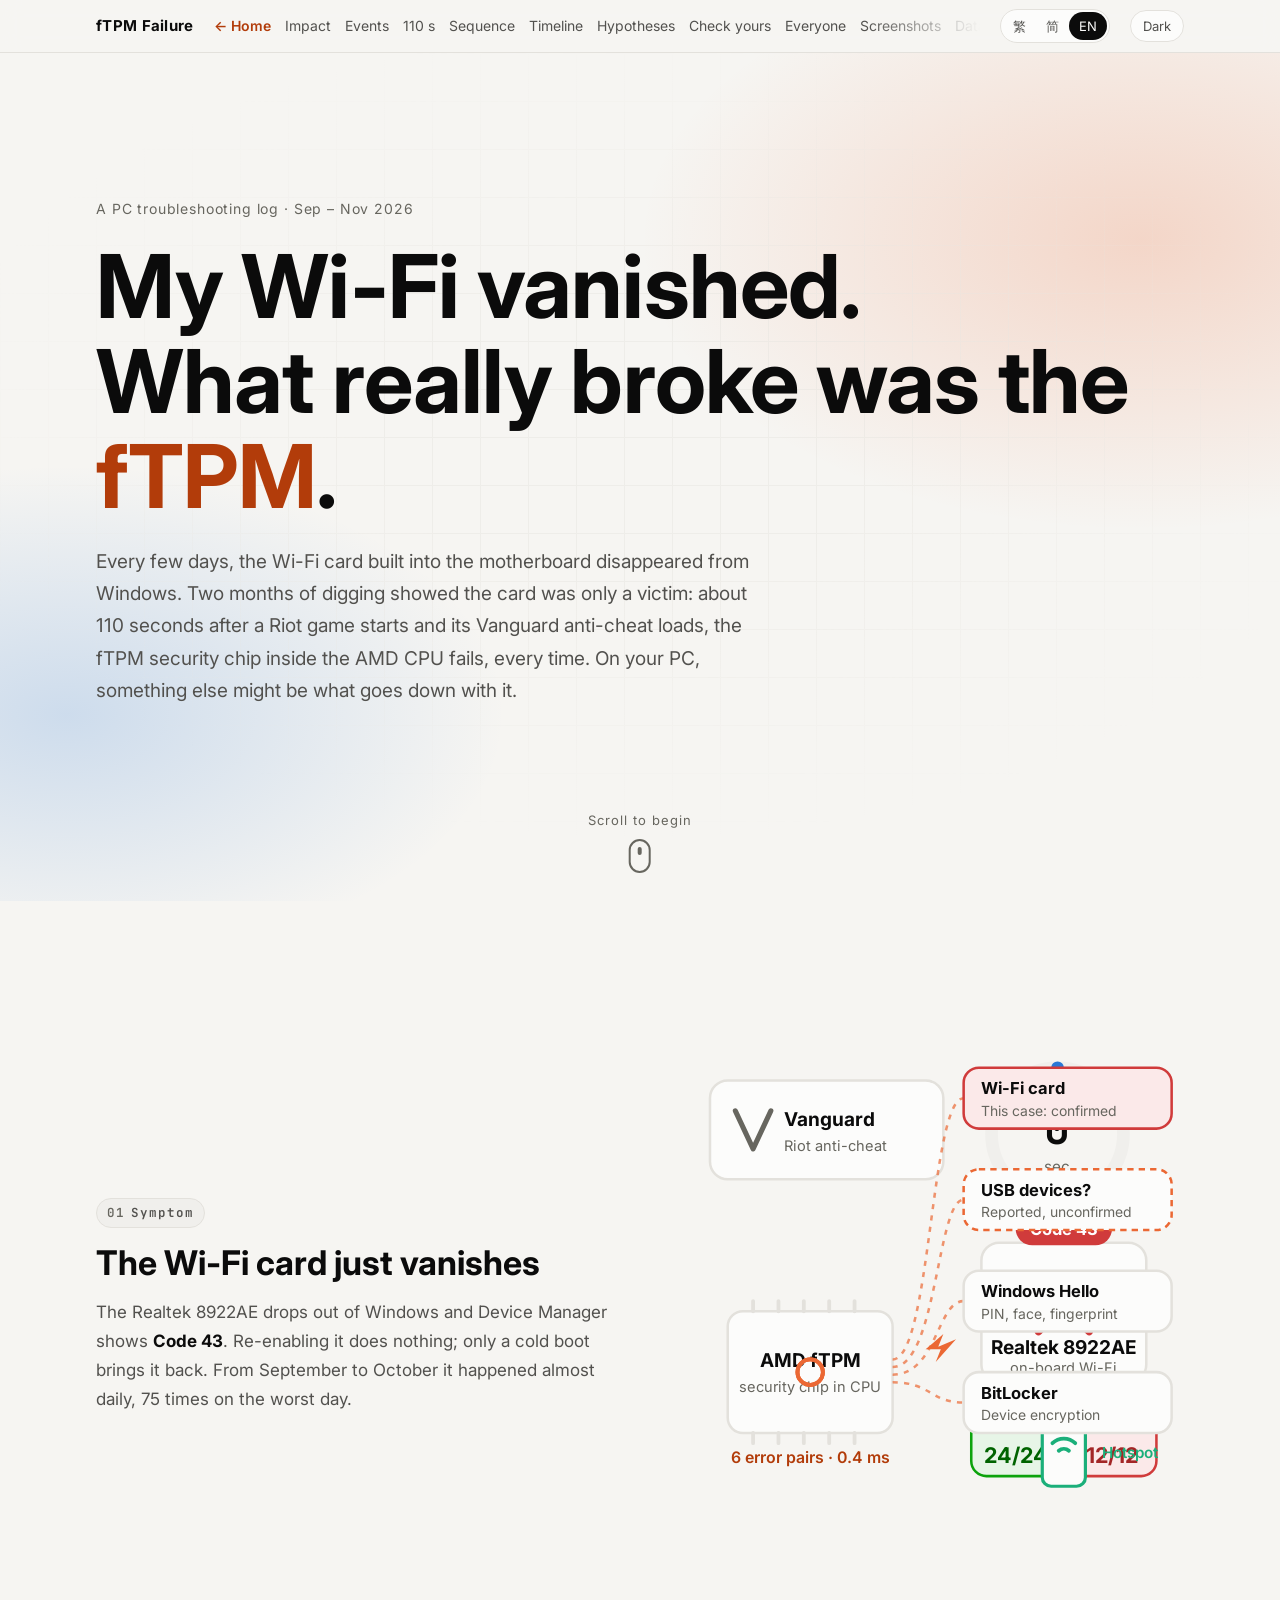
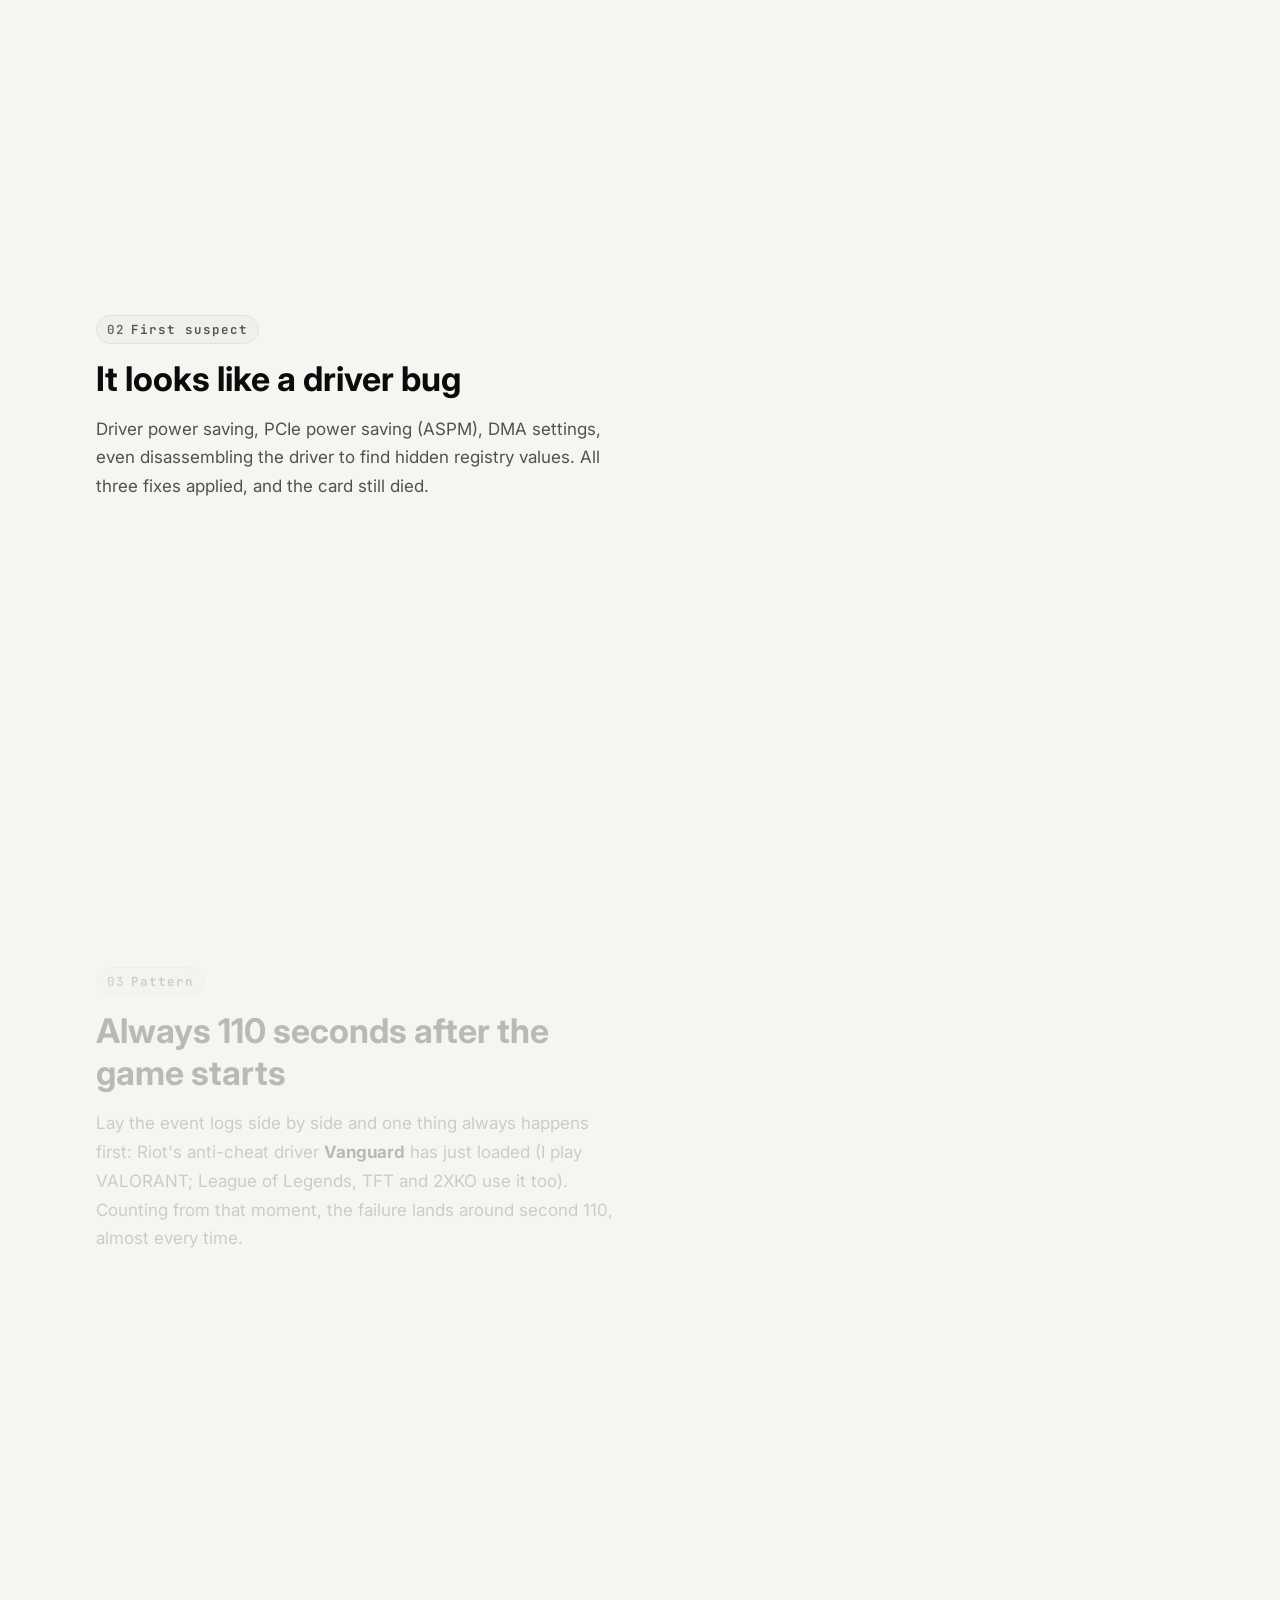
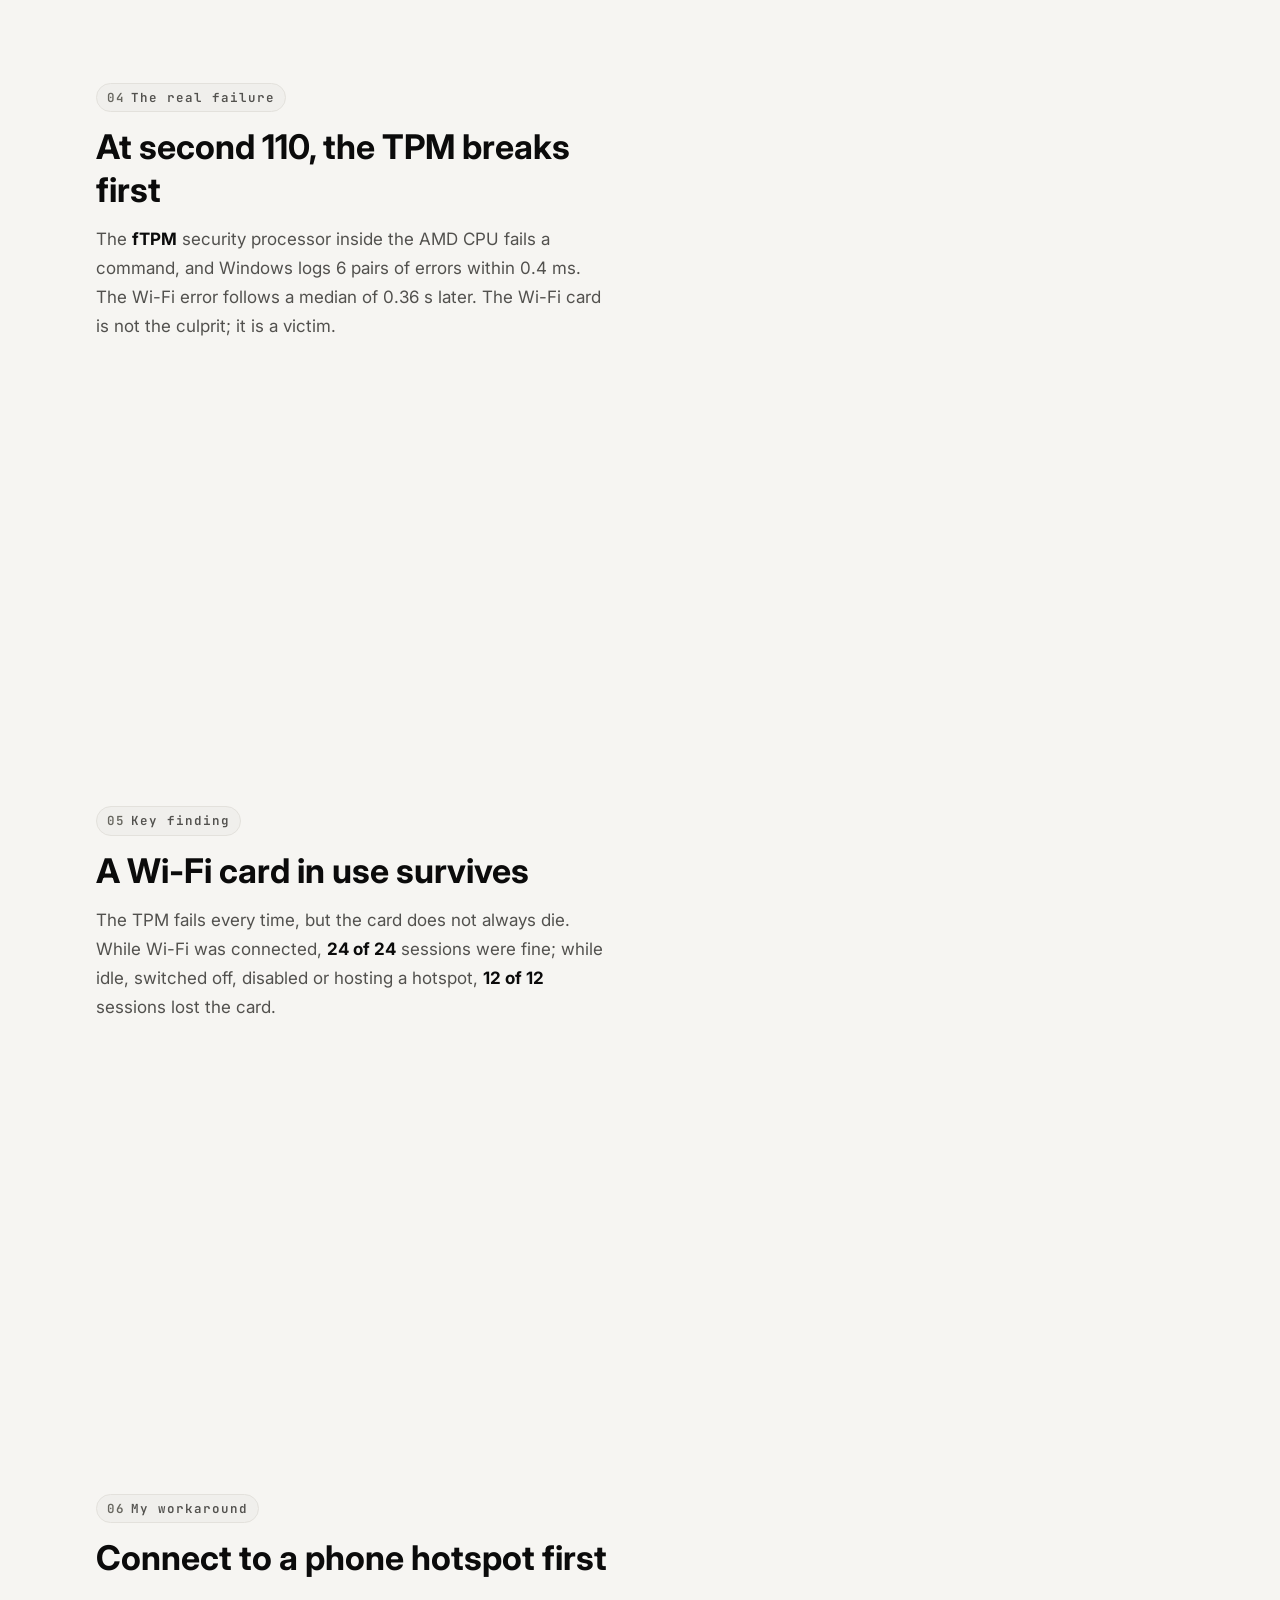
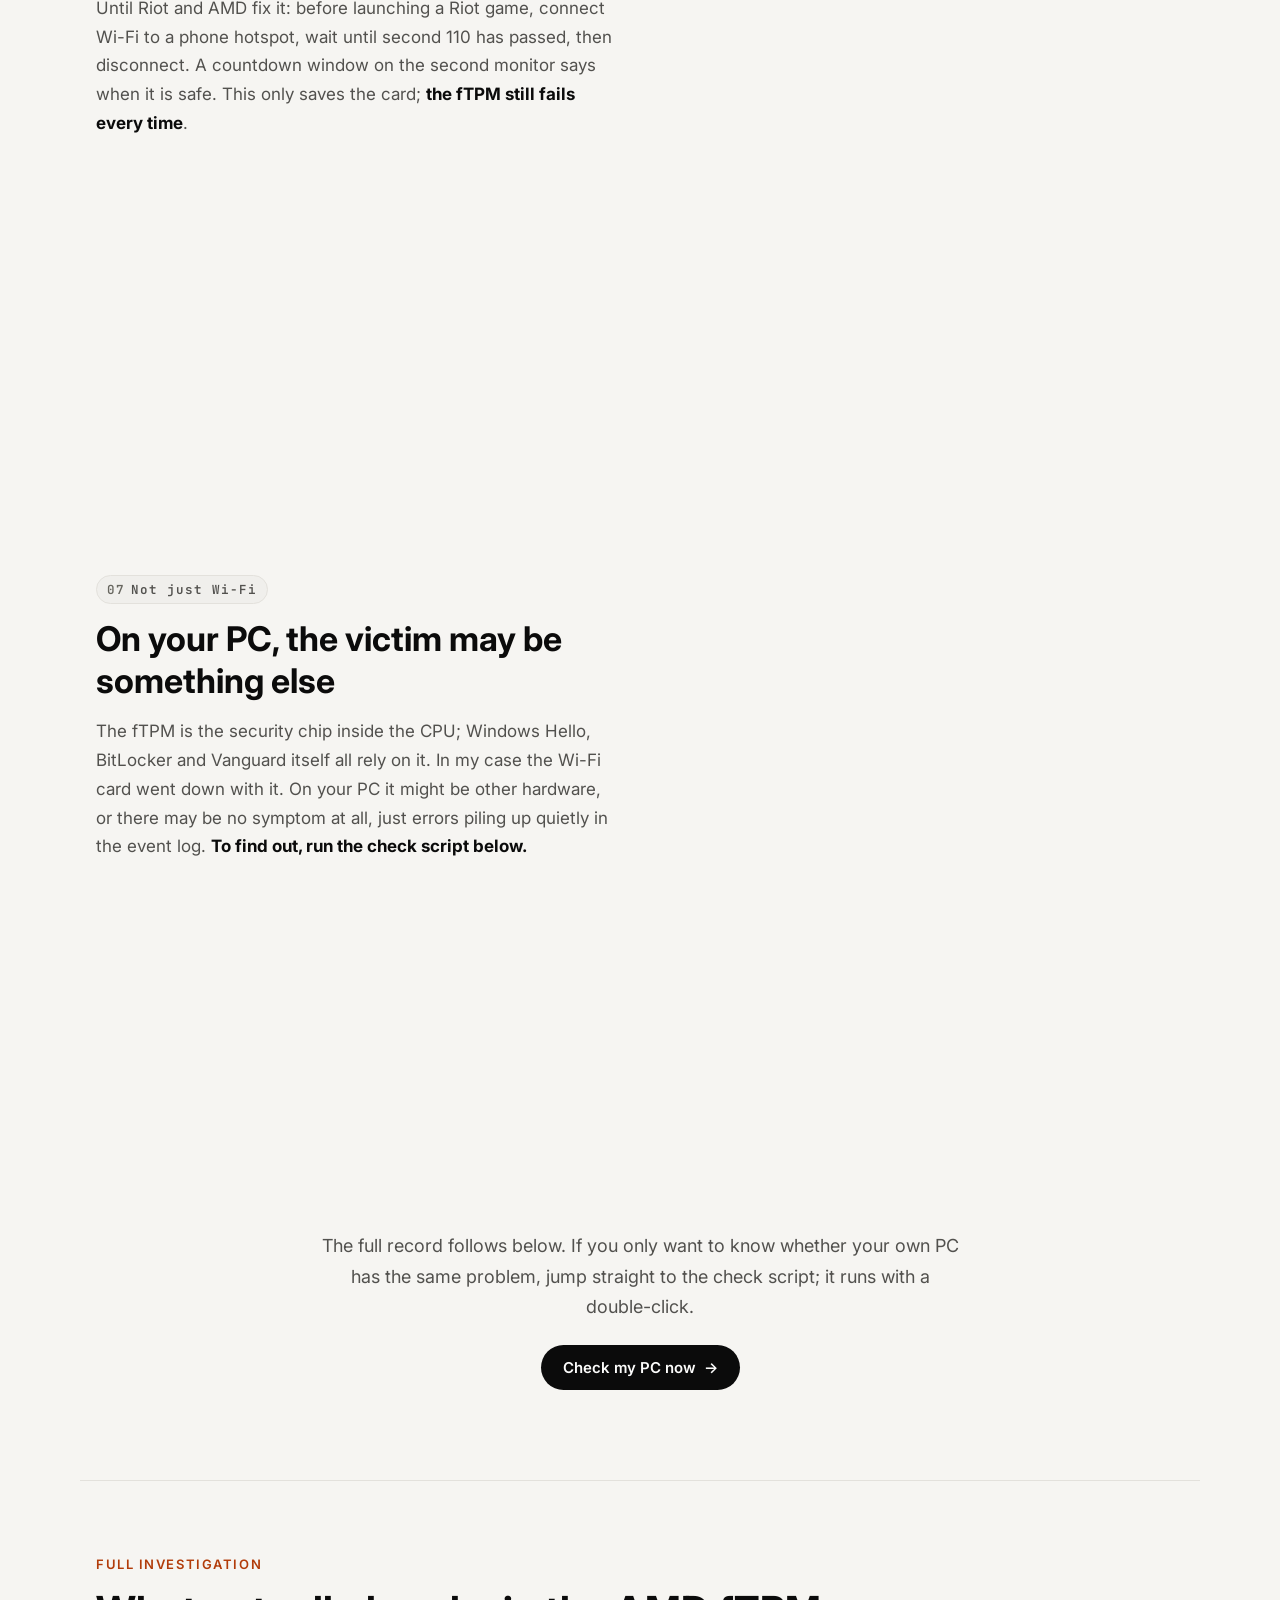
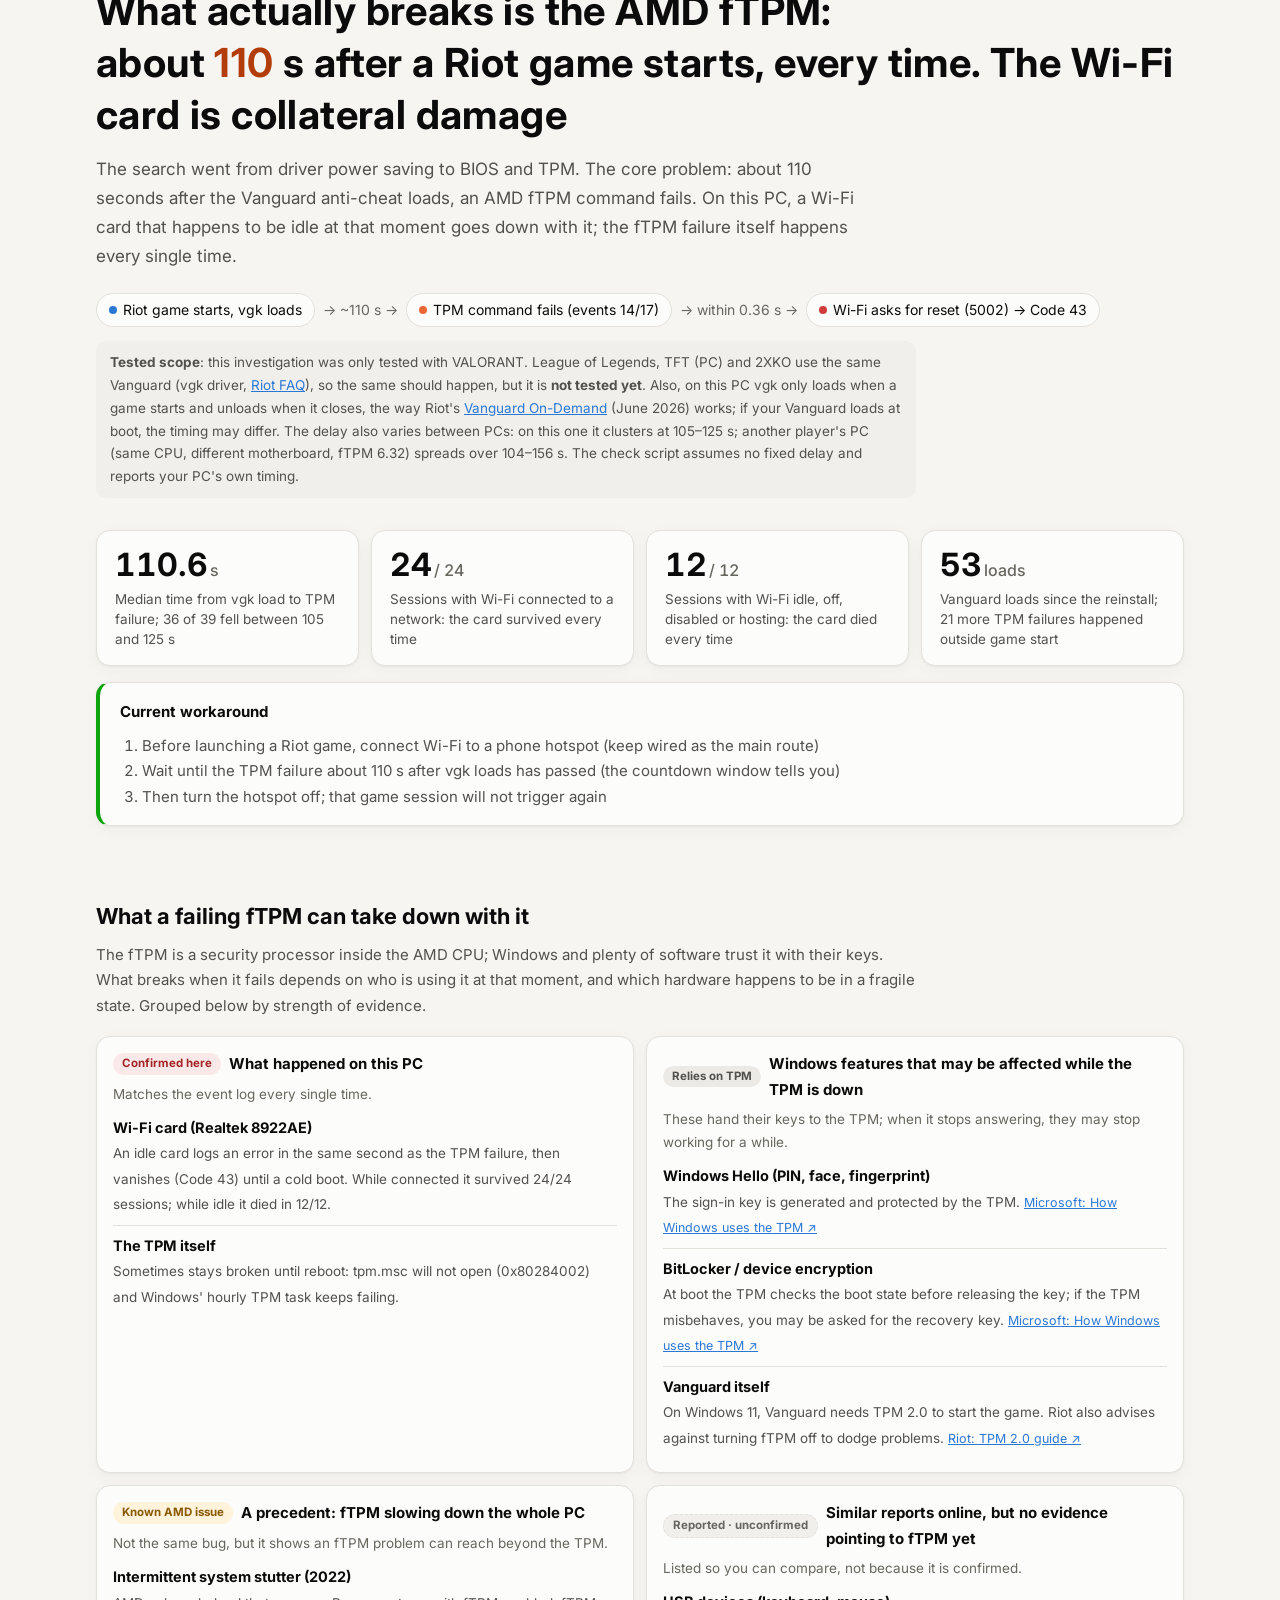
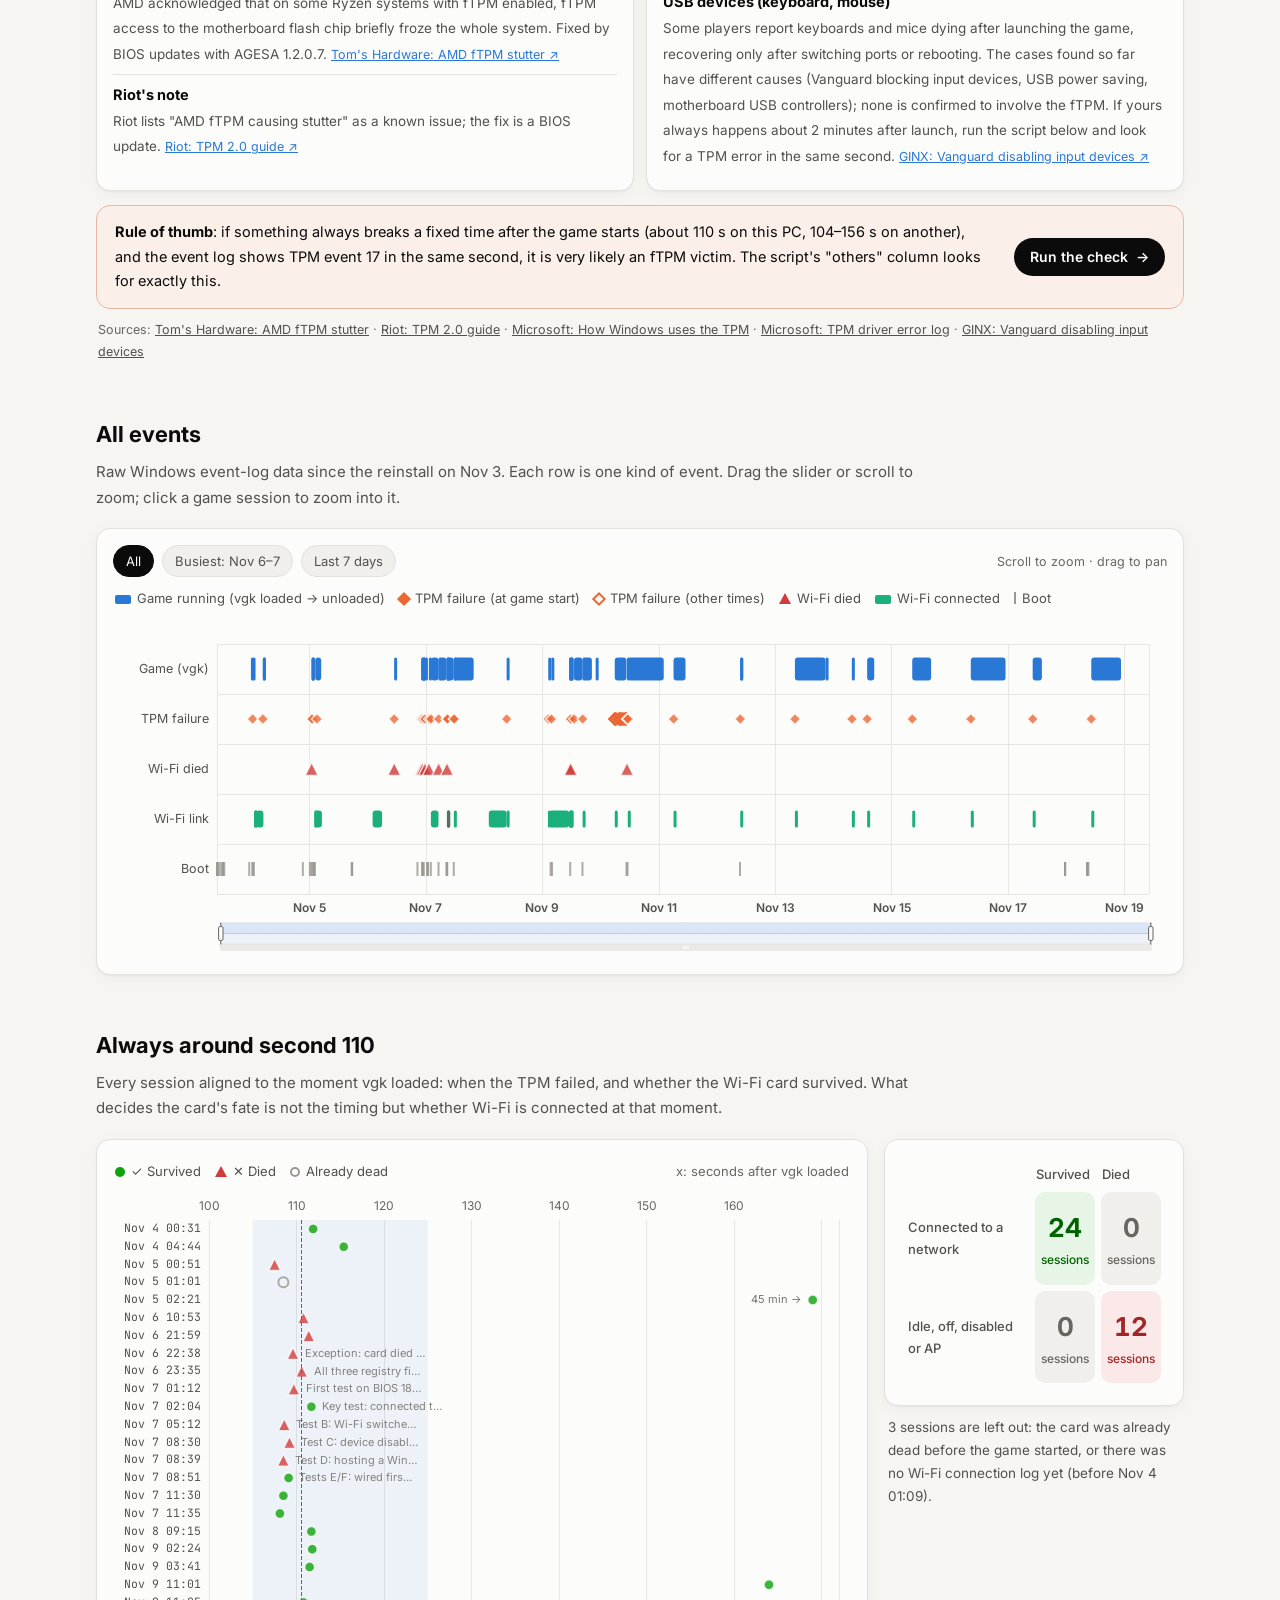
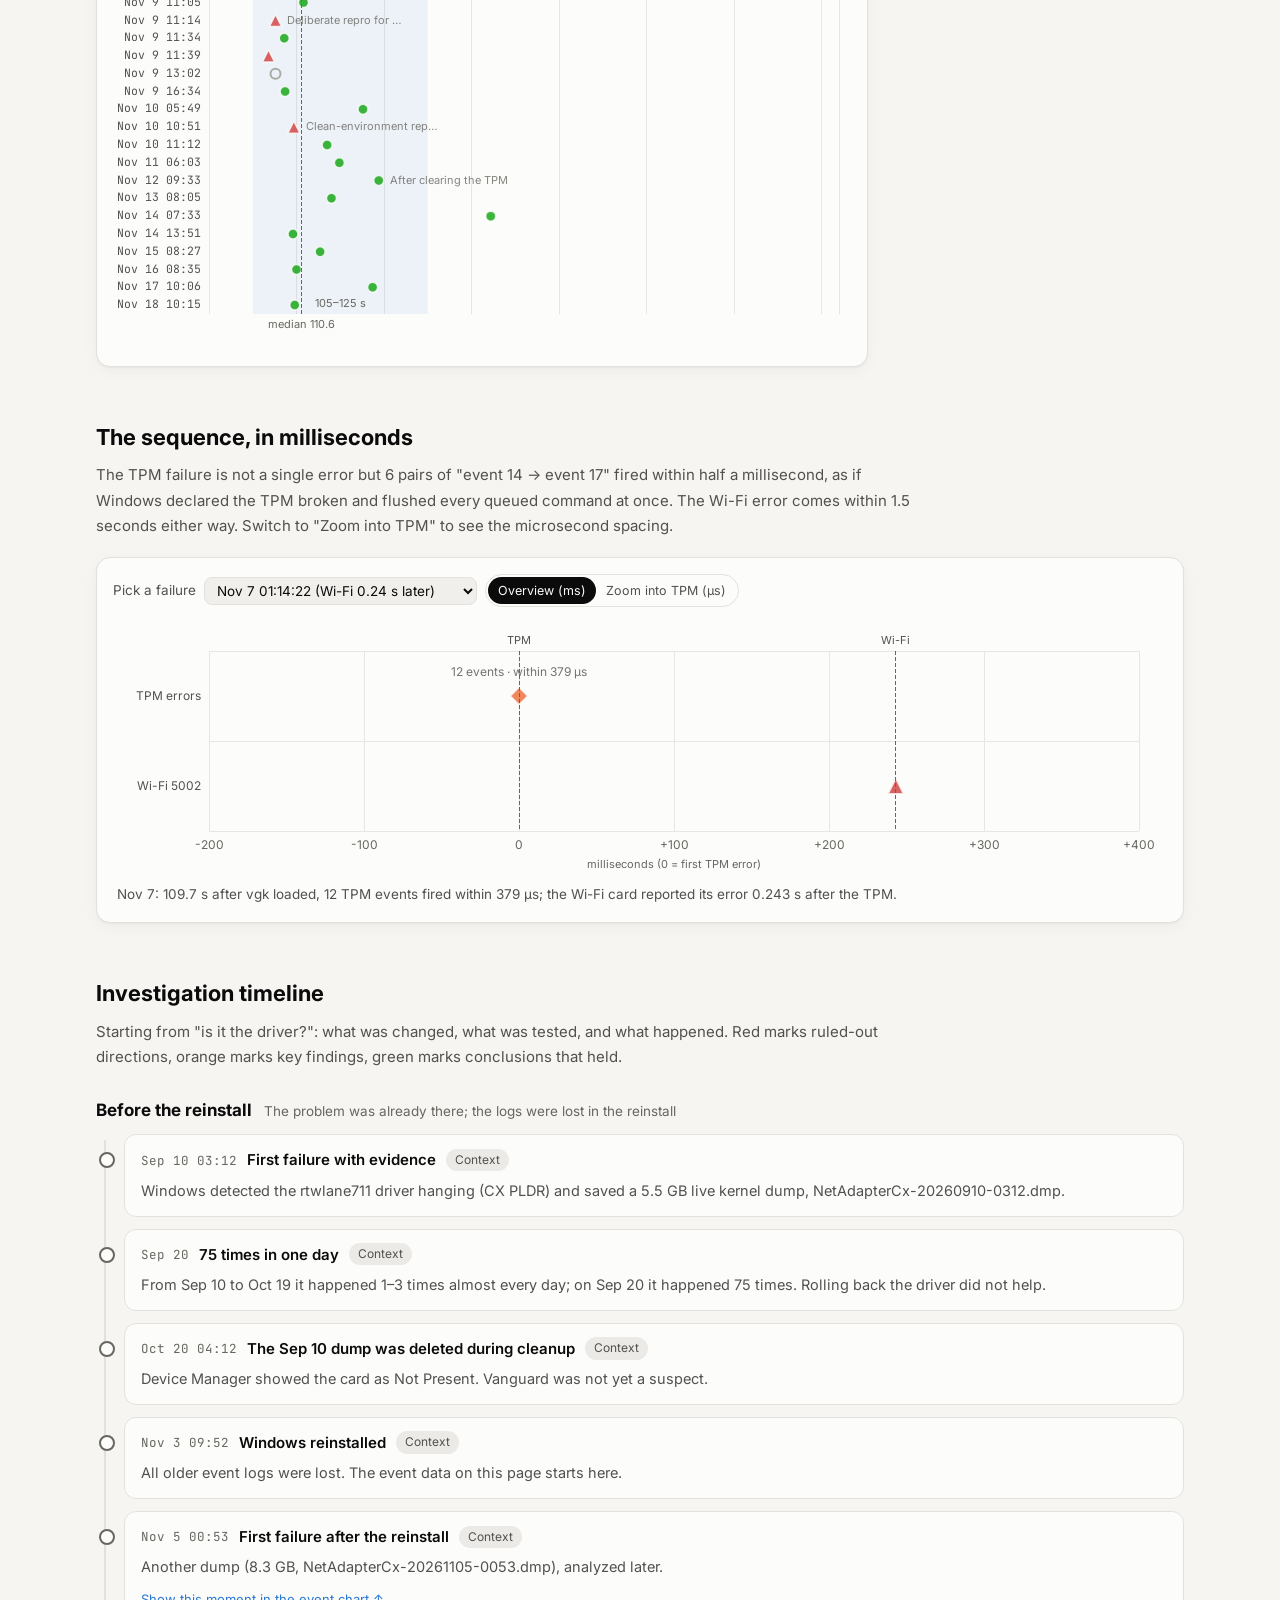
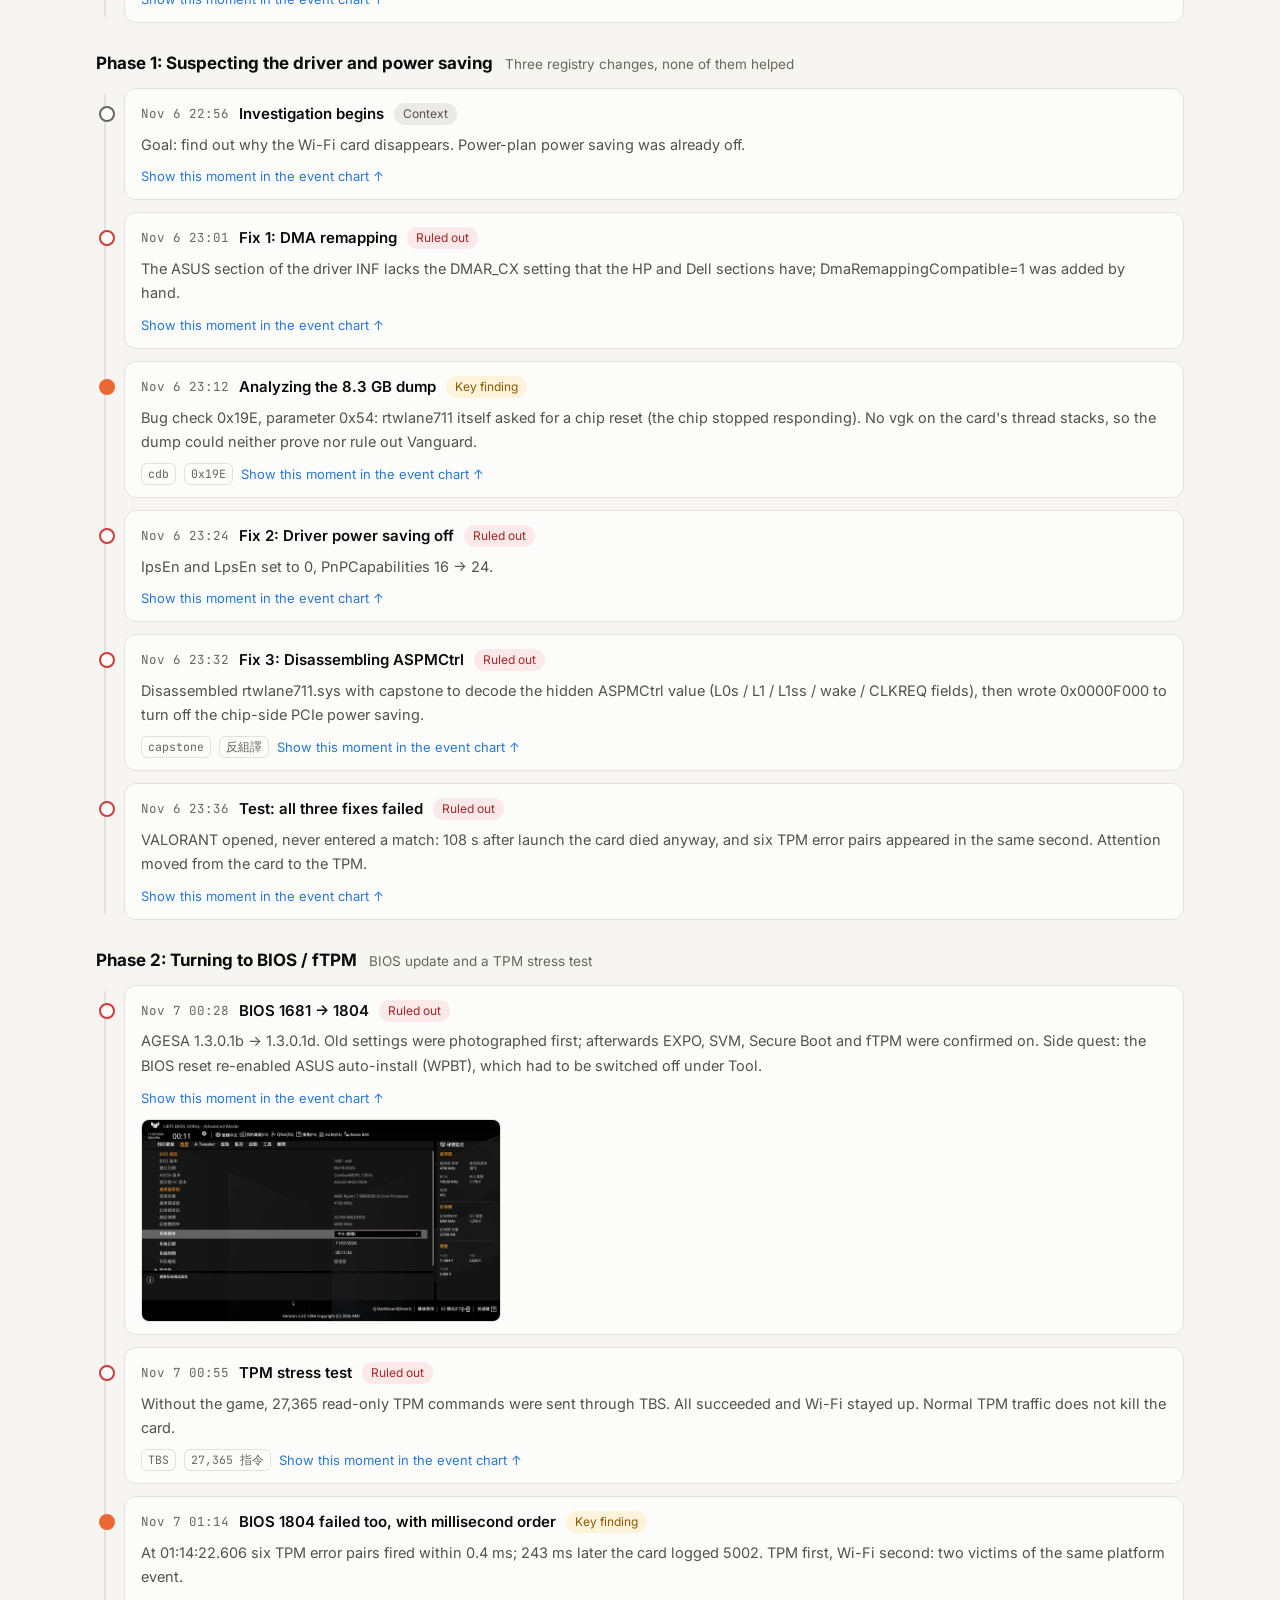
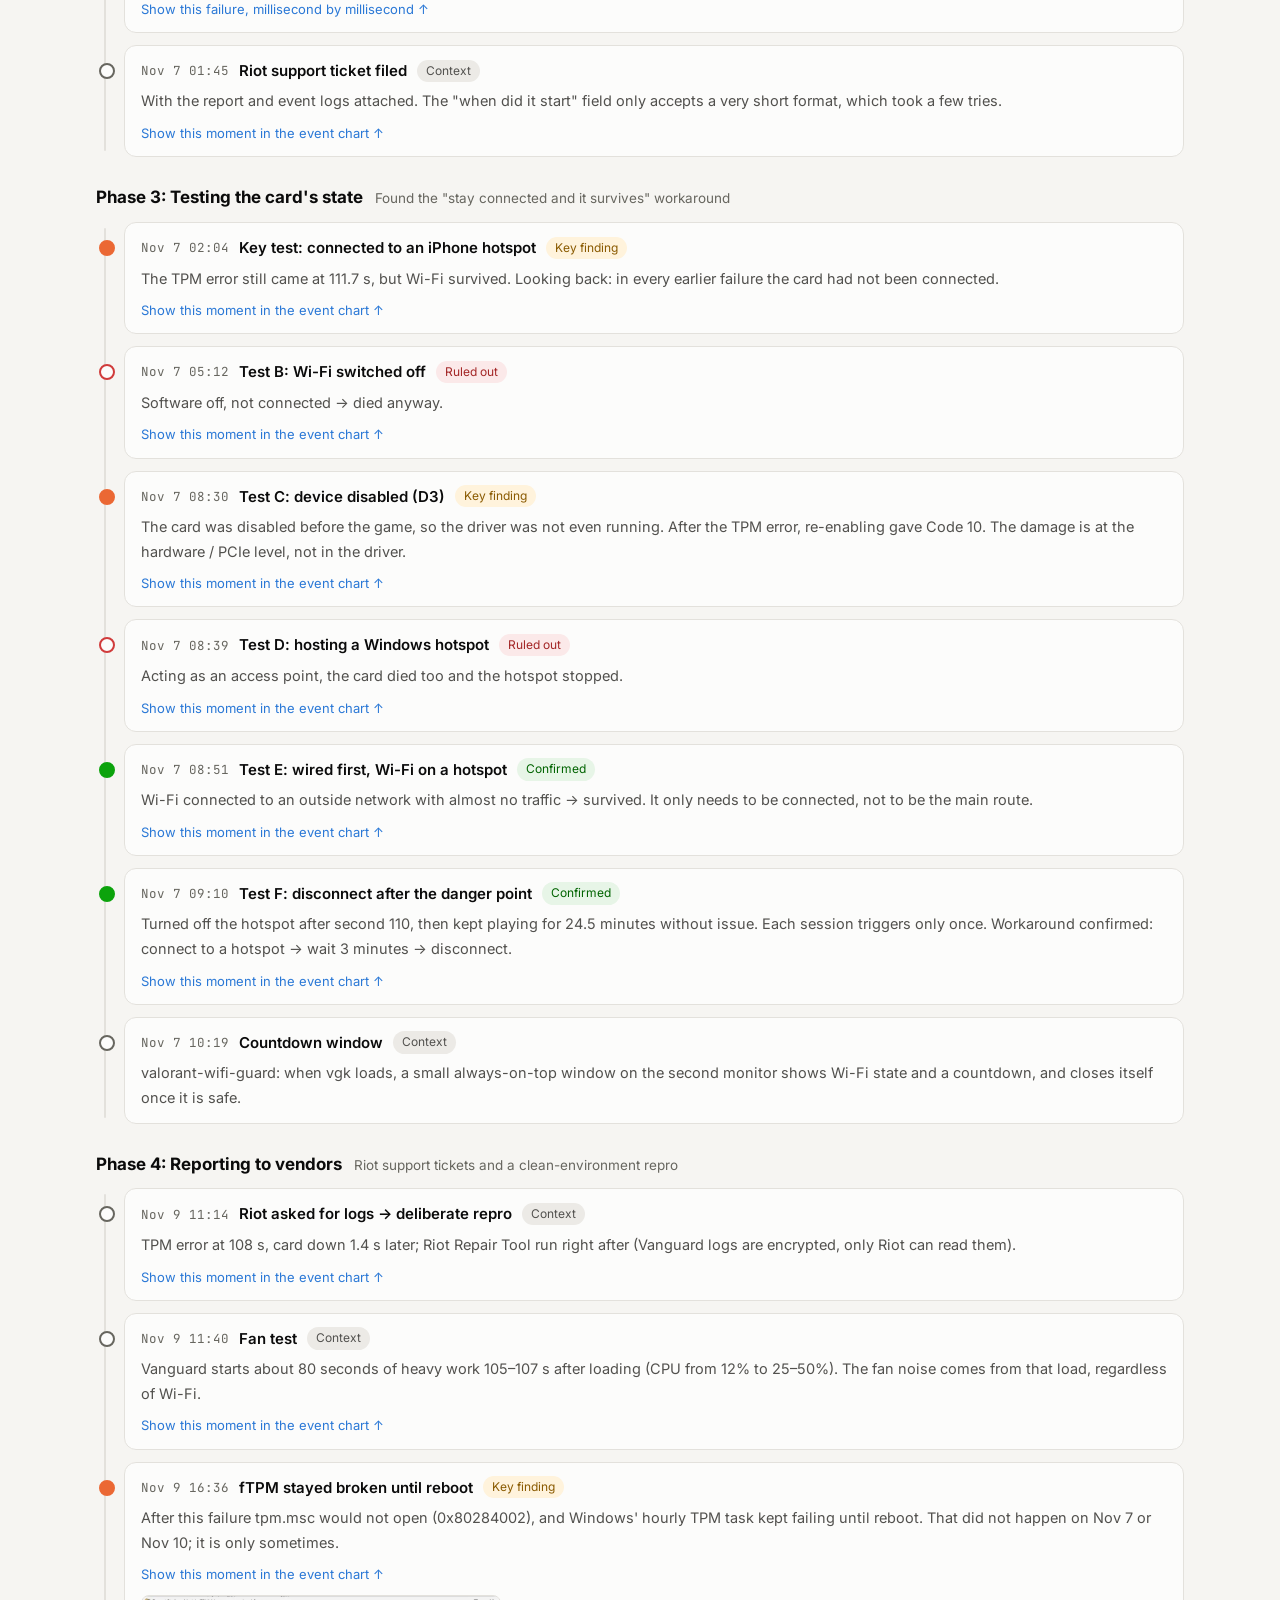
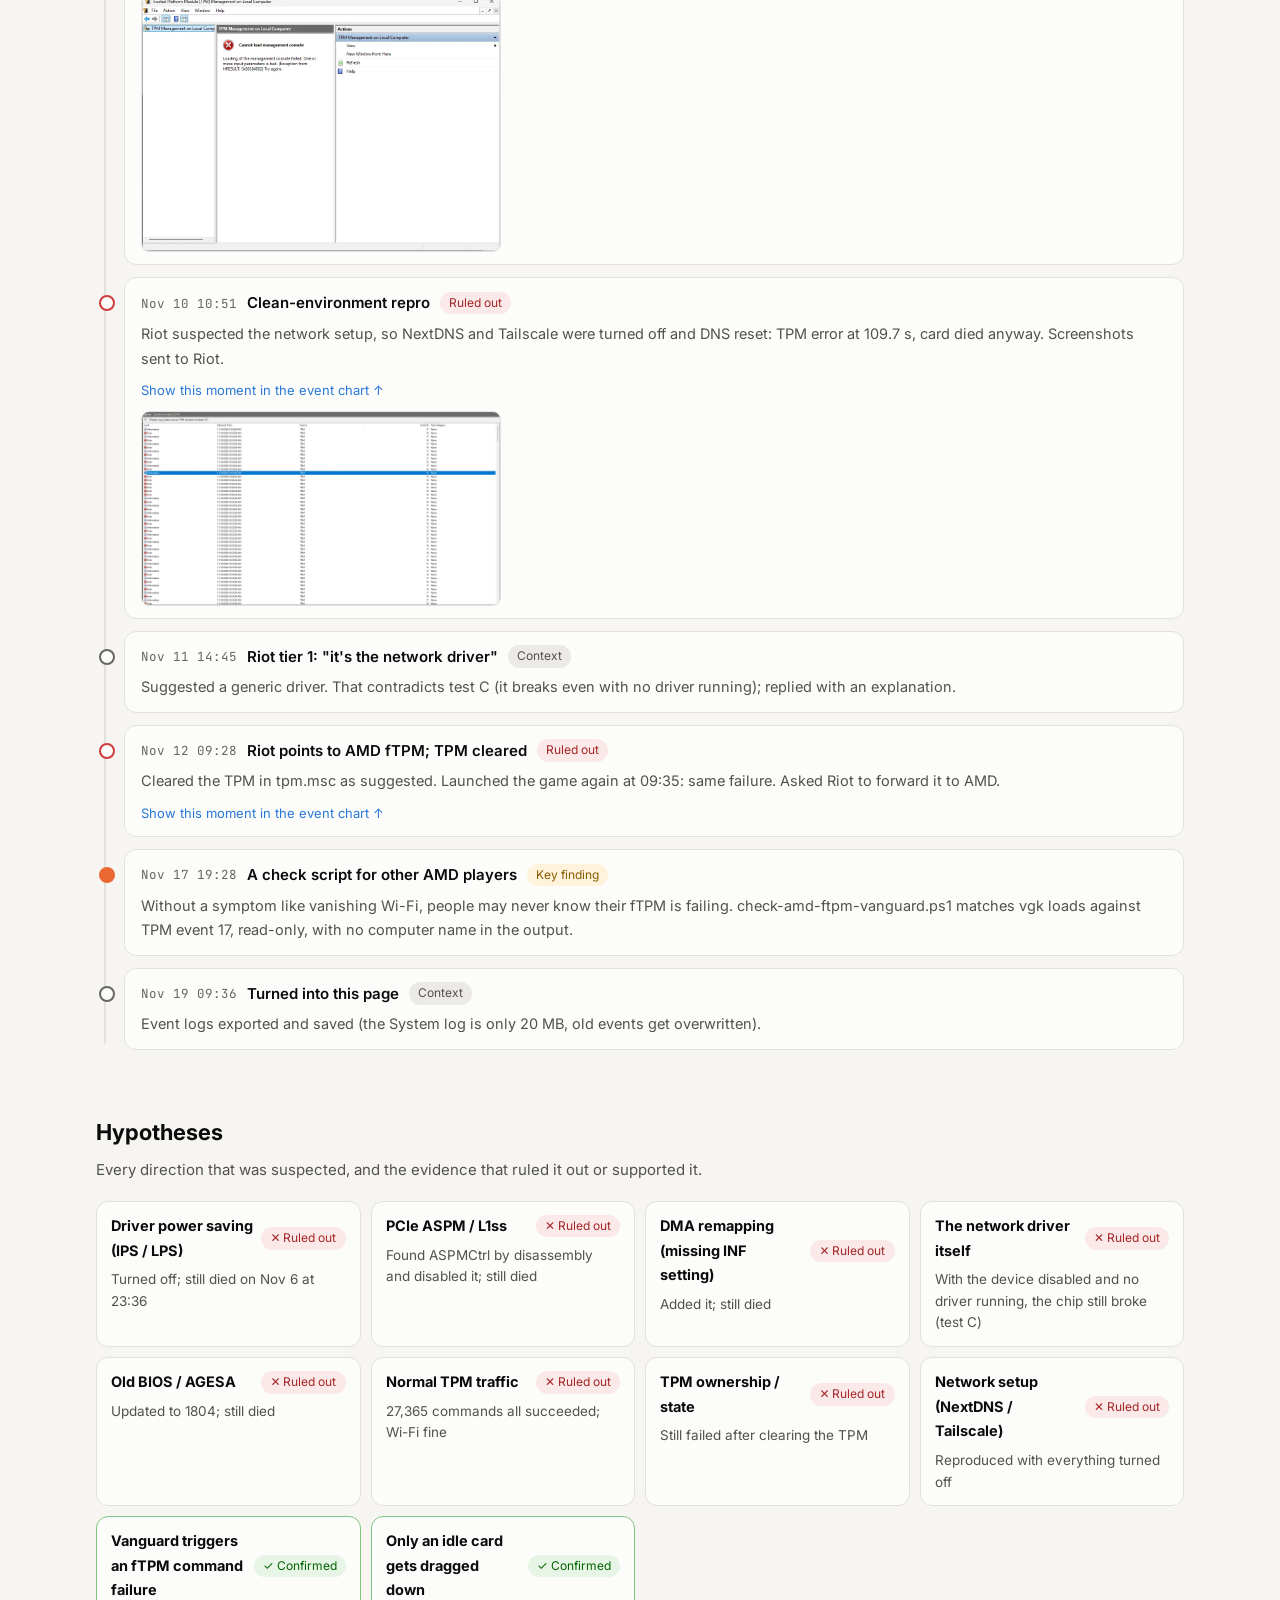
==== commit ed6b9cd4: "Phones keep the home link; apply the saved theme before first paint - narrow screens (<= 860px) hid " ====
--- a/site/investigation.html
+++ b/site/investigation.html
@@ -15,12 +15,14 @@
   <meta property="og:image:height" content="630">
   <meta name="twitter:card" content="summary_large_image">
   <link rel="icon" href="data:image/svg+xml,%3Csvg xmlns='http://www.w3.org/2000/svg' viewBox='0 0 32 32'%3E%3Crect width='32' height='32' rx='8' fill='%23d95926'/%3E%3Cpath d='M6 13a14 14 0 0 1 20 0M10 17.5a8 8 0 0 1 12 0M14 22a2.6 2.6 0 0 1 4 0' stroke='white' stroke-width='2.6' fill='none' stroke-linecap='round'/%3E%3C/svg%3E">
+  <!-- 先套用記住的深色／淺色，避免程式載入前閃一下另一種主題 -->
+  <script>try { var t = localStorage.getItem('theme'); if (t === 'dark' || t === 'light') document.documentElement.dataset.theme = t; } catch (e) {}</script>
   <!-- FONTS:BEGIN -->
   <link rel="preconnect" href="https://fonts.googleapis.com">
   <link rel="preconnect" href="https://fonts.gstatic.com" crossorigin>
   <link rel="stylesheet" href="https://fonts.googleapis.com/css2?family=Noto+Sans+SC:wght@400;500;700&family=Noto+Sans+TC:wght@400;500;700&family=Inter:wght@400;500;700&family=JetBrains+Mono:wght@400;500&display=swap">
   <!-- FONTS:END -->
-  <link rel="stylesheet" href="style.css?v=02d0e1c0">
+  <link rel="stylesheet" href="style.css?v=8608c999">
 </head>
 <body>
   <div class="progress" id="progress"></div>
--- a/site/style.css
+++ b/site/style.css
@@ -231,7 +231,10 @@
 @media (max-width: 860px) {
   .tiles { grid-template-columns: repeat(2, 1fr); }
   .split { grid-template-columns: 1fr; }
-  .nav { display: none; }
+  /* 窄螢幕收起導覽列，但調查頁要留「← 首頁」，不然在手機上回不到首頁 */
+  .nav { flex: none; }
+  .nav a:not(.nav-home) { display: none; }
+  .nav:not(:has(.nav-home)) { display: none; }
   .top .wrap { gap: 10px; }
   /* 窄螢幕上品牌名太長（英文）時用省略號，不要把語言切換和主題按鈕擠出畫面 */
   .brand { flex: 1; min-width: 0; overflow: hidden; text-overflow: ellipsis; }
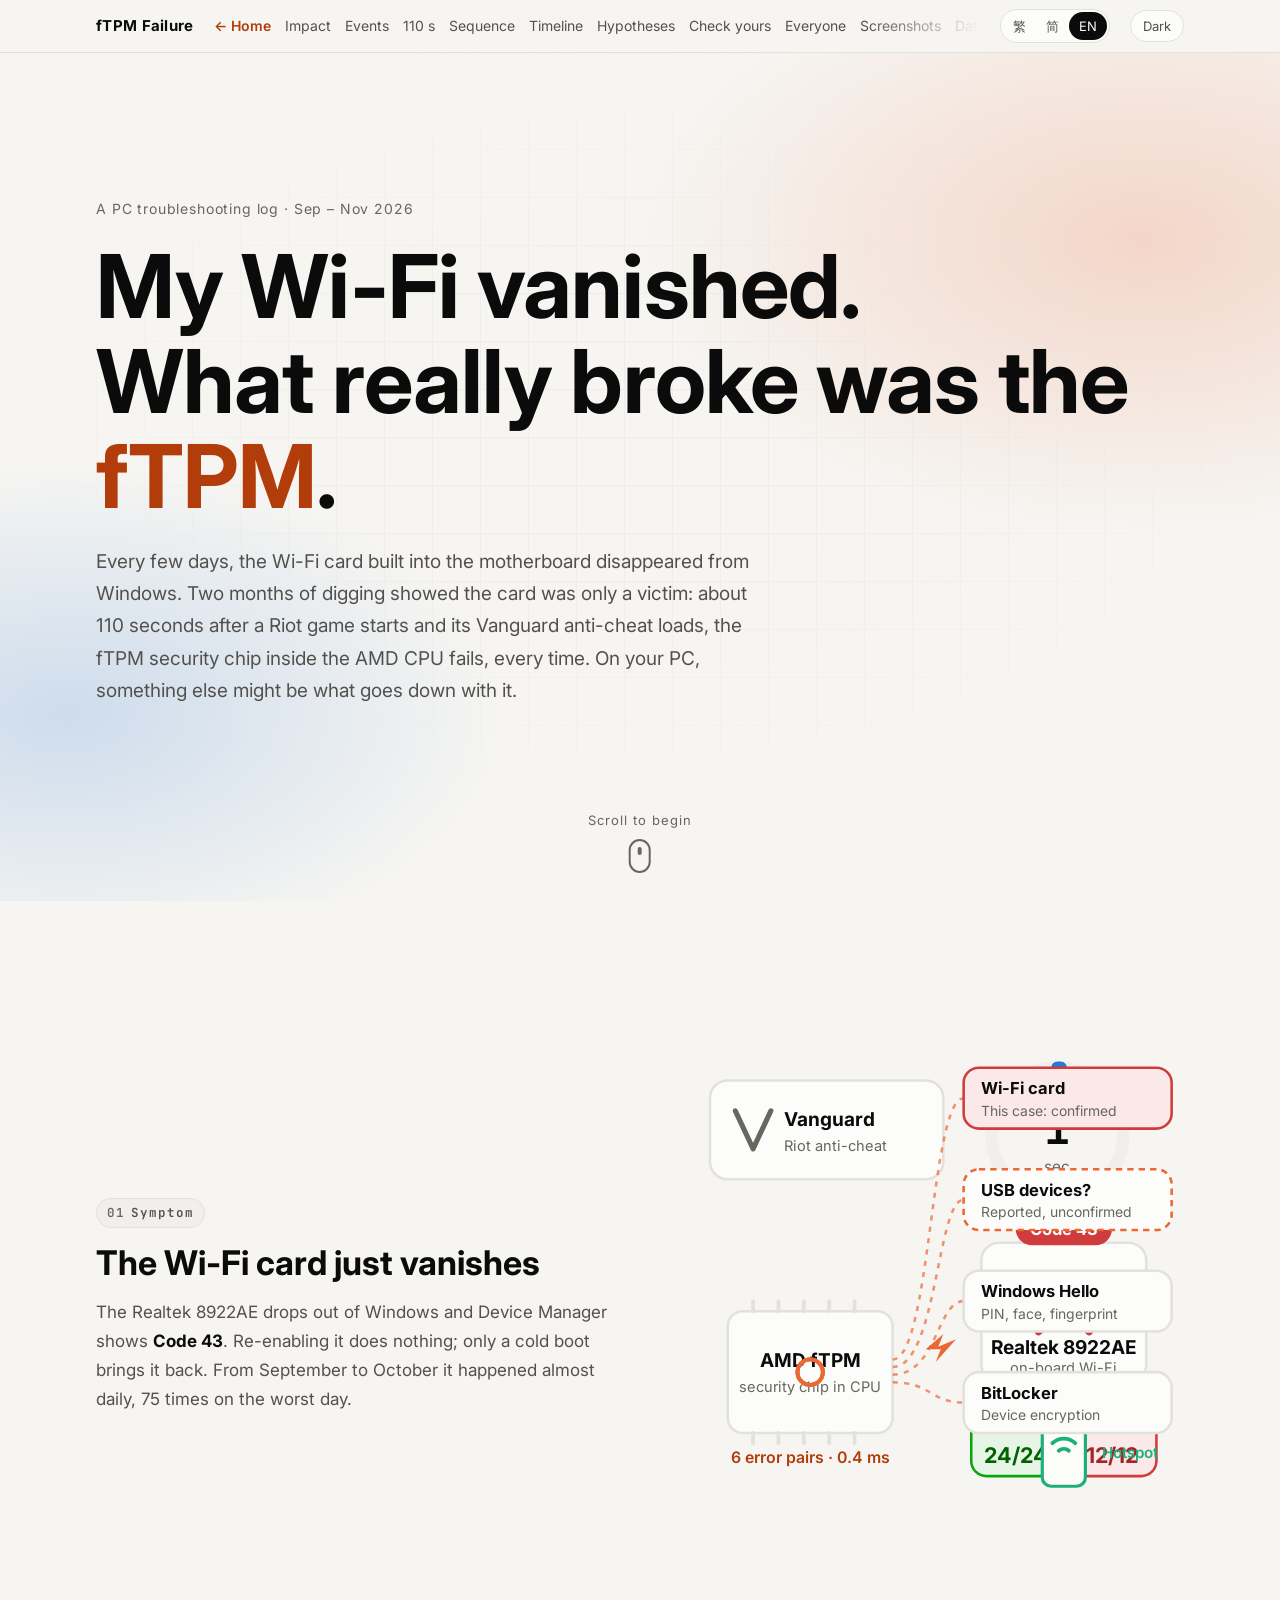
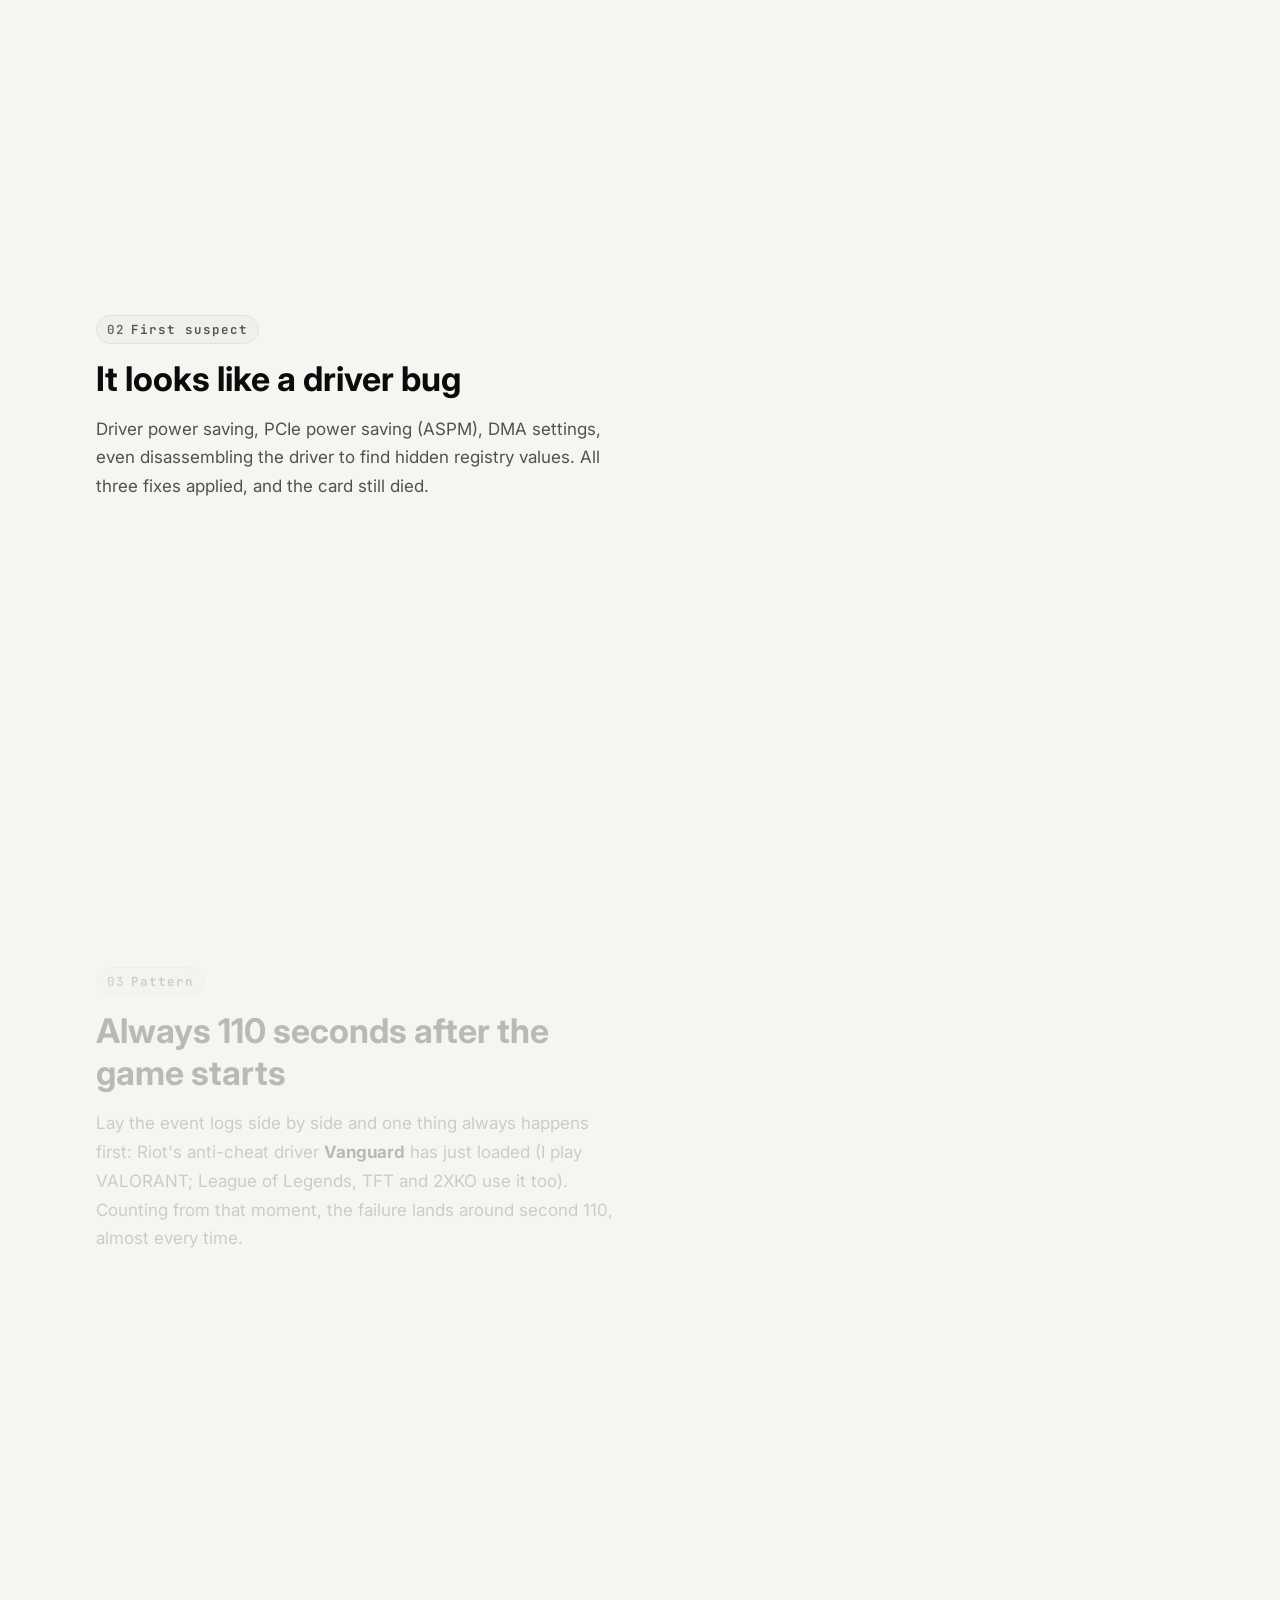
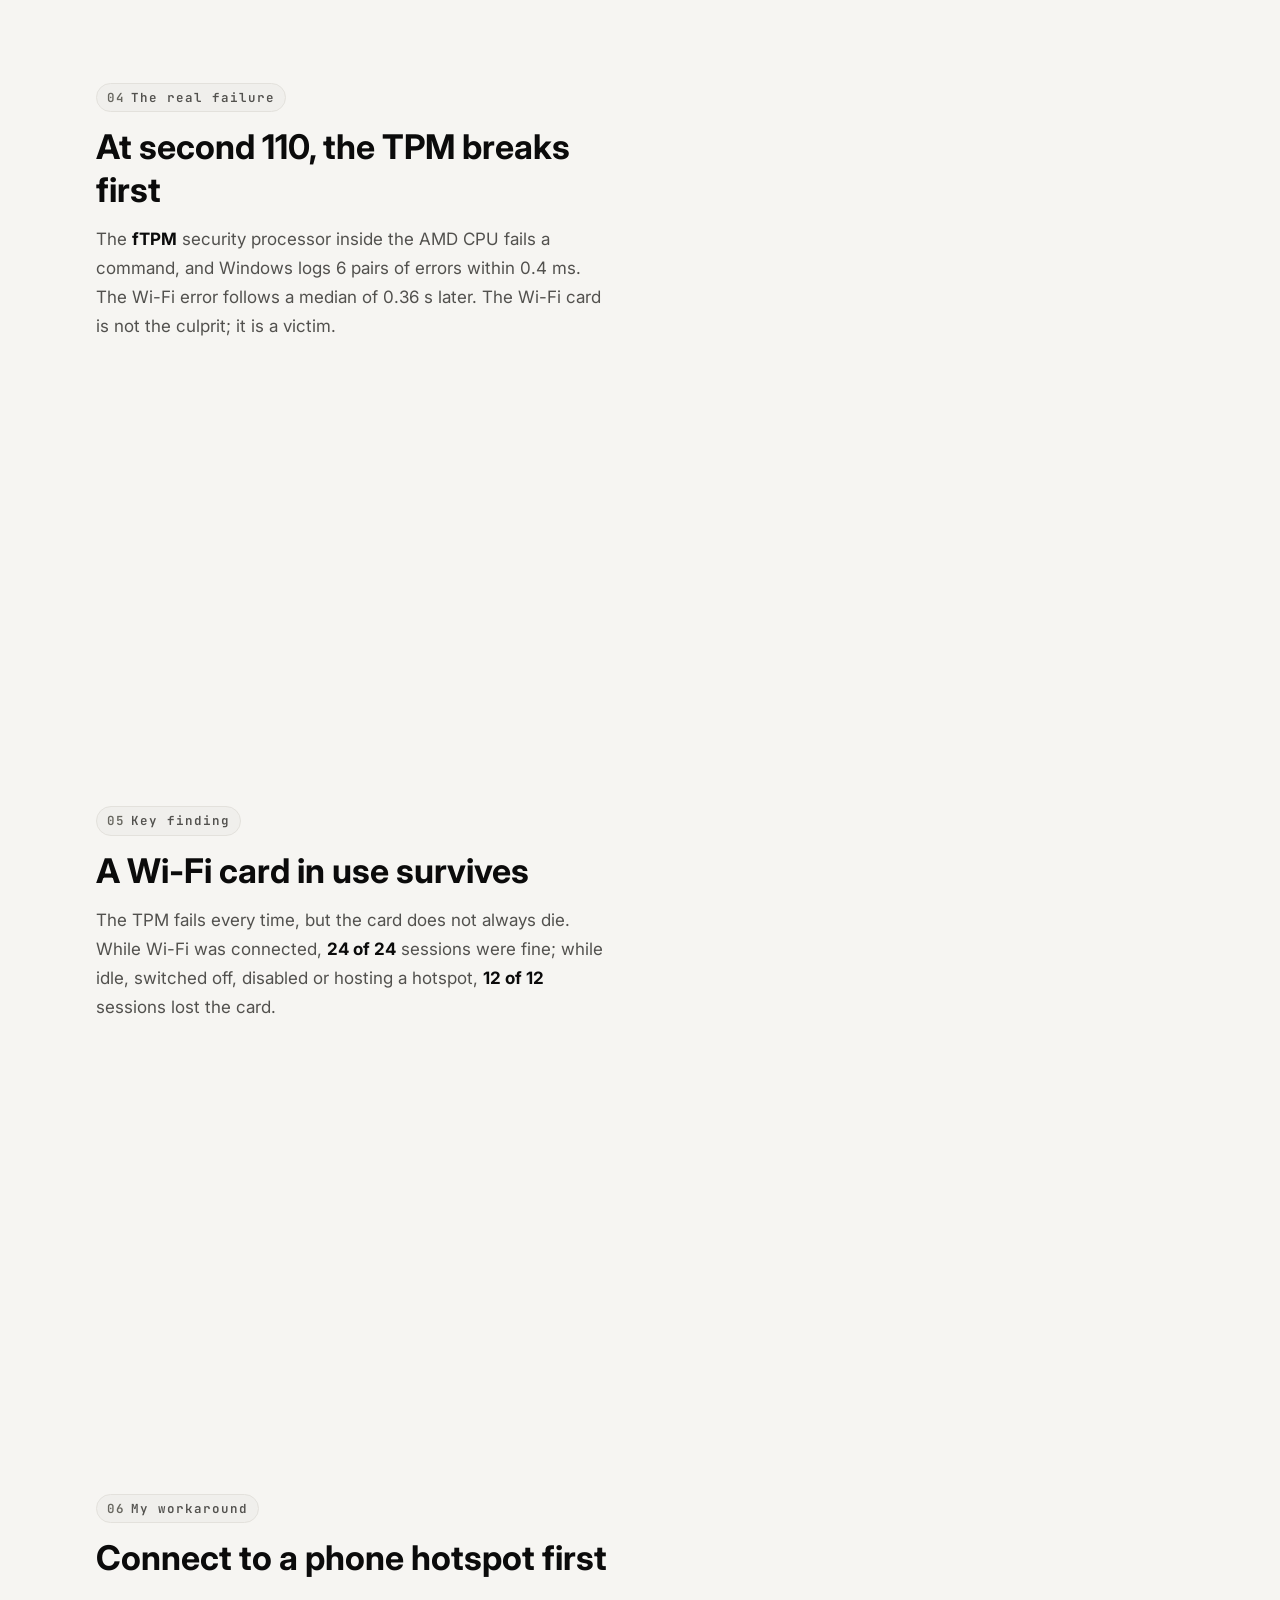
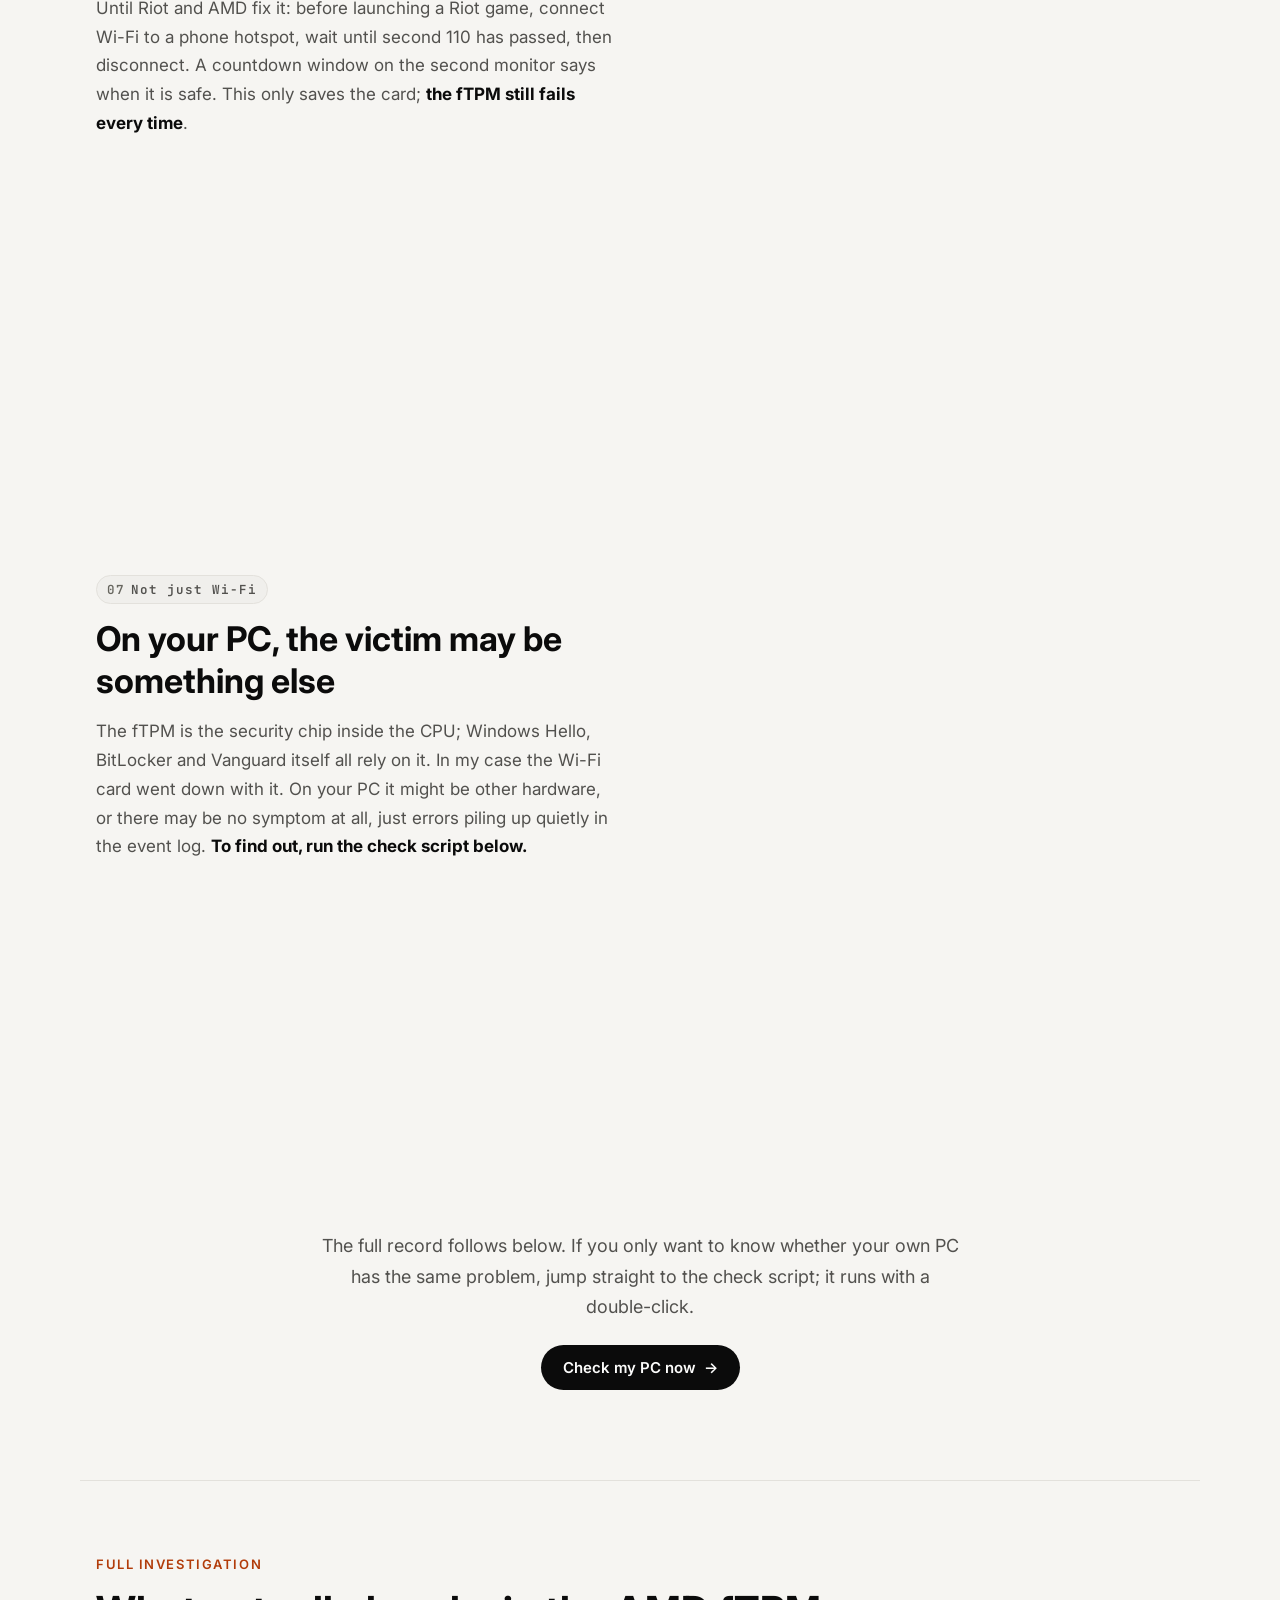
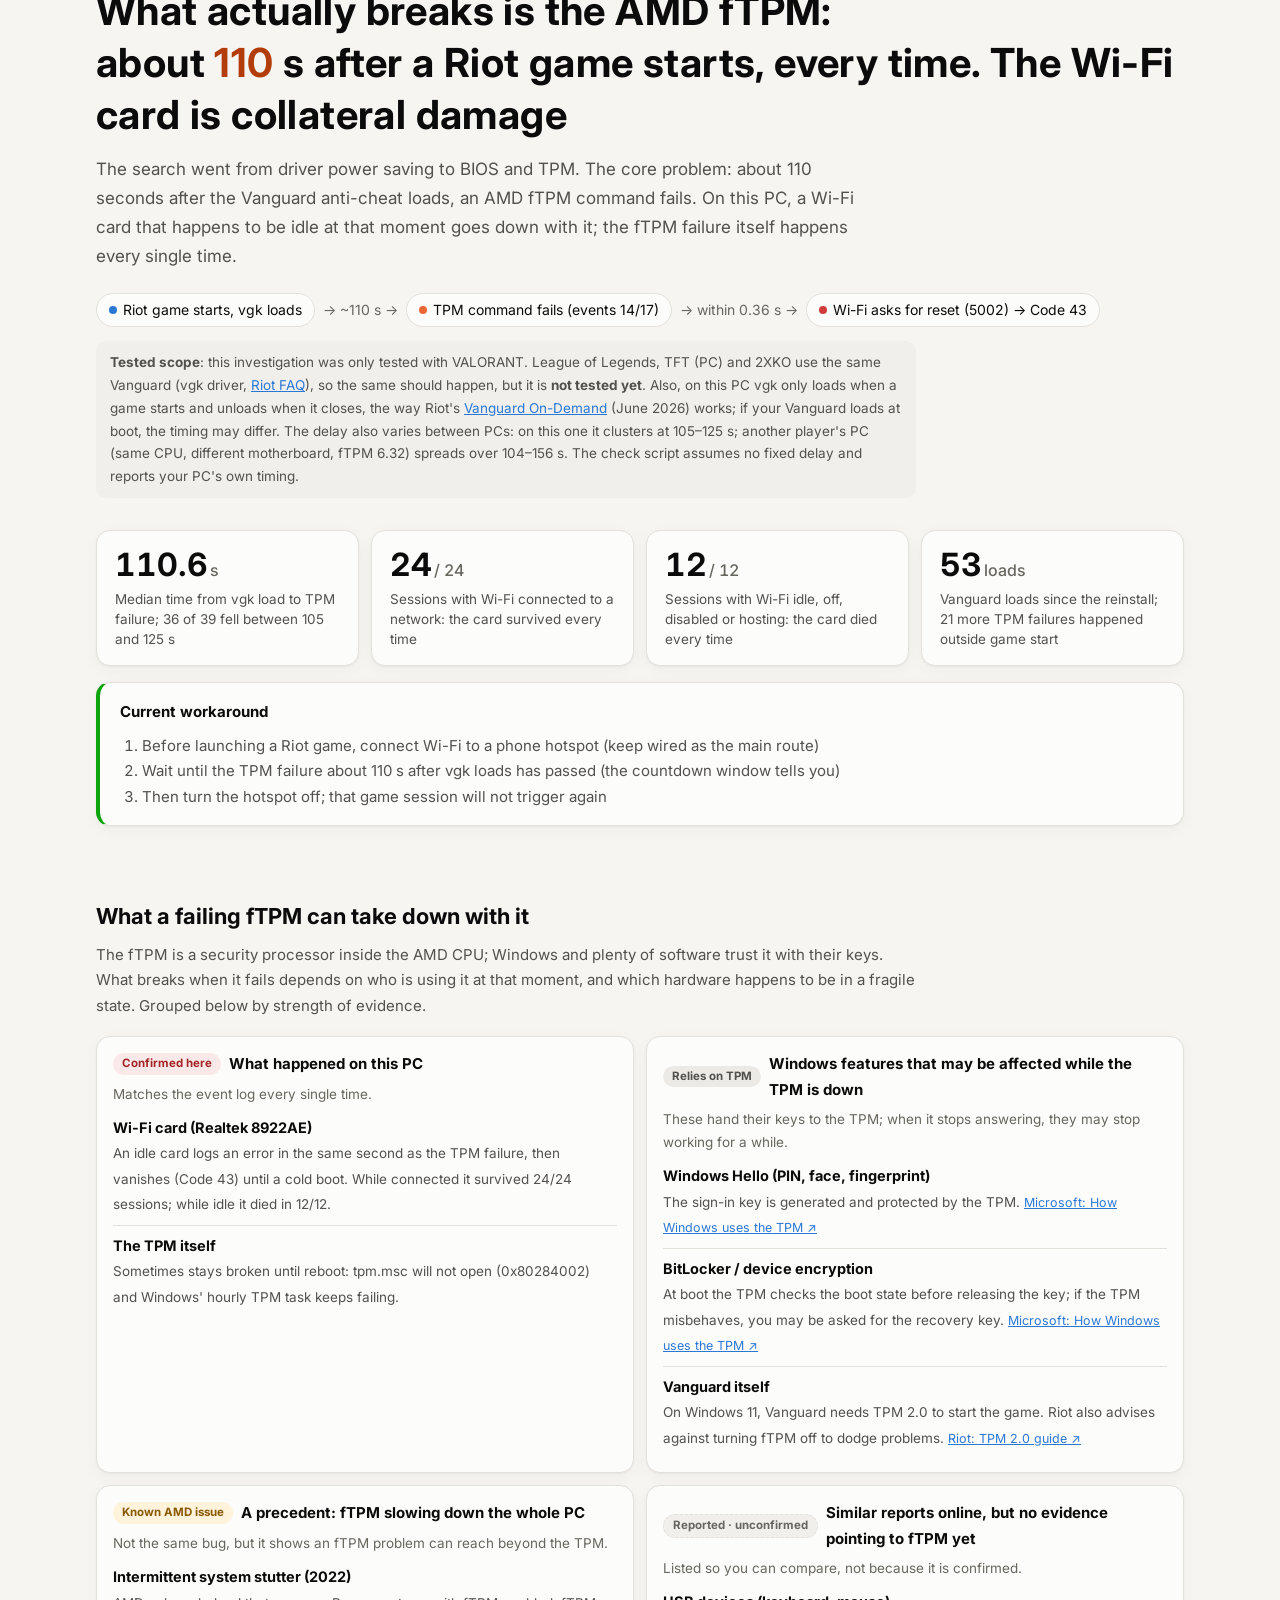
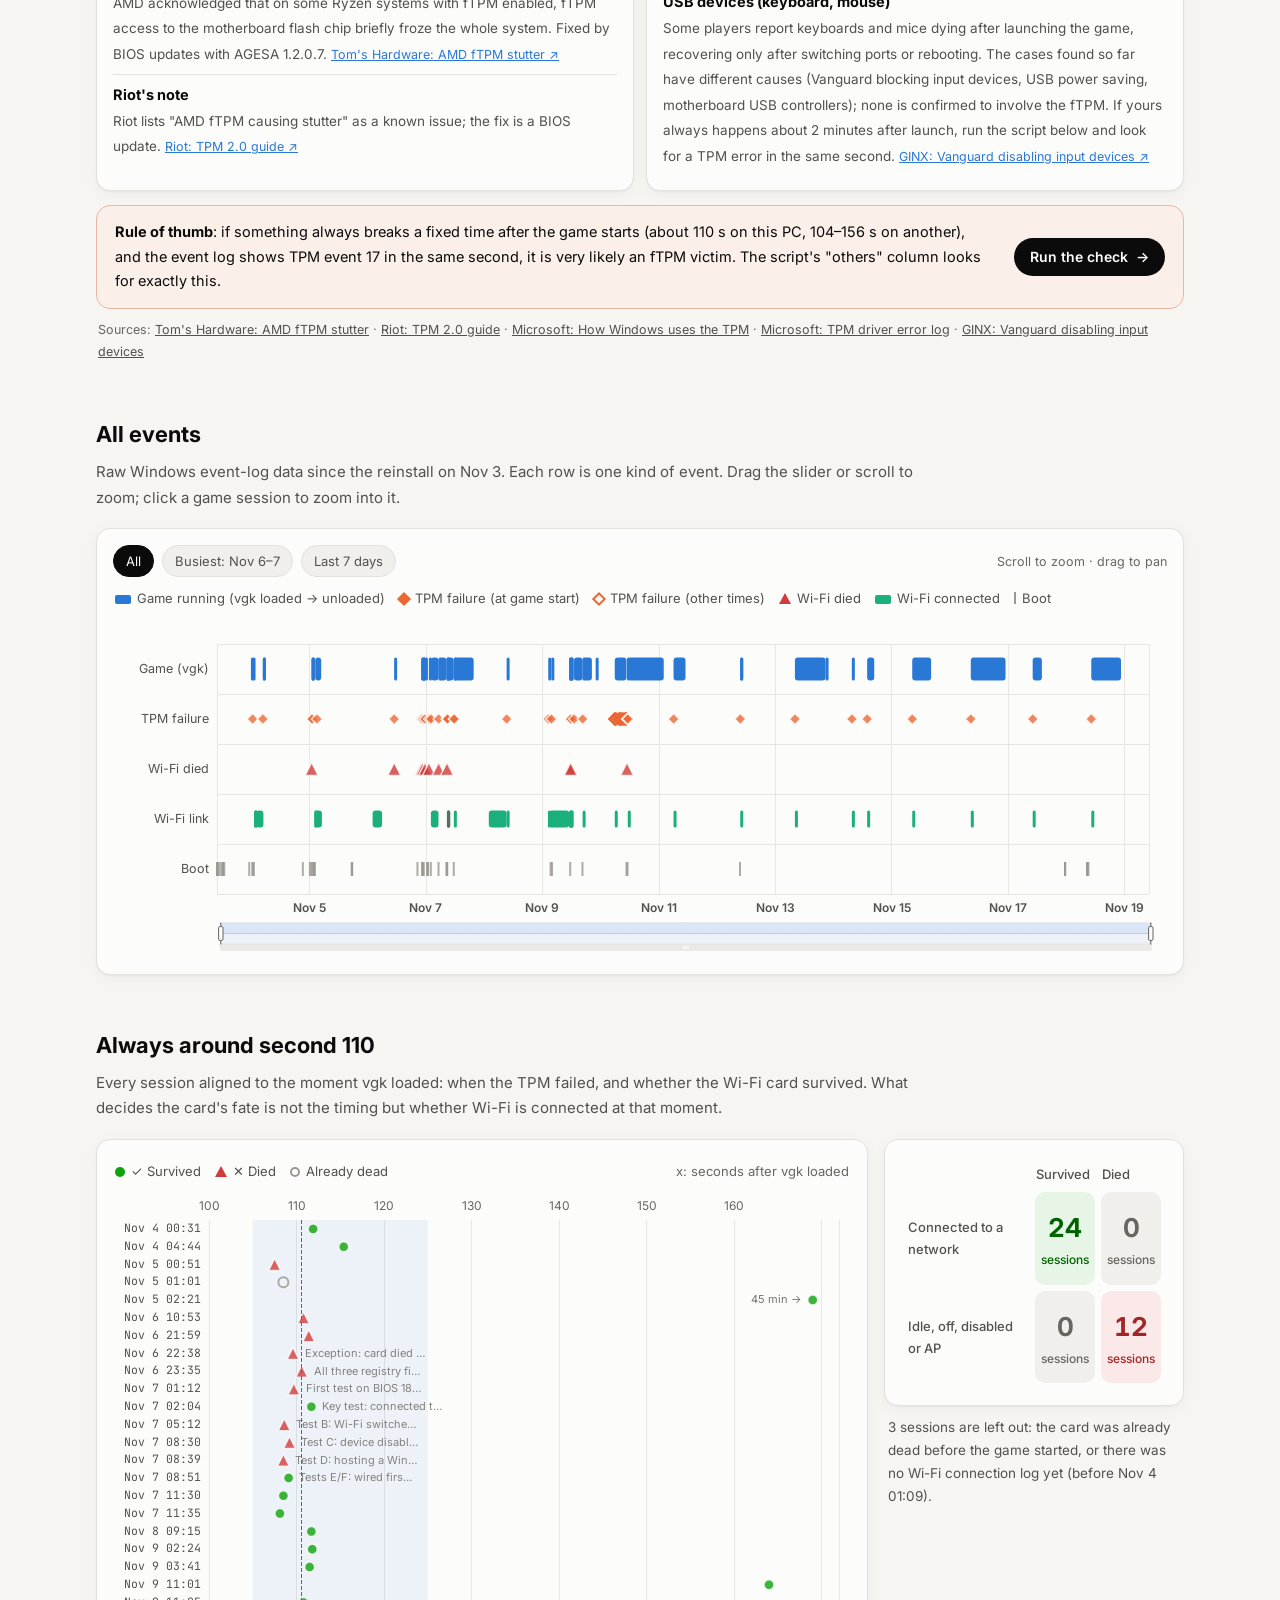
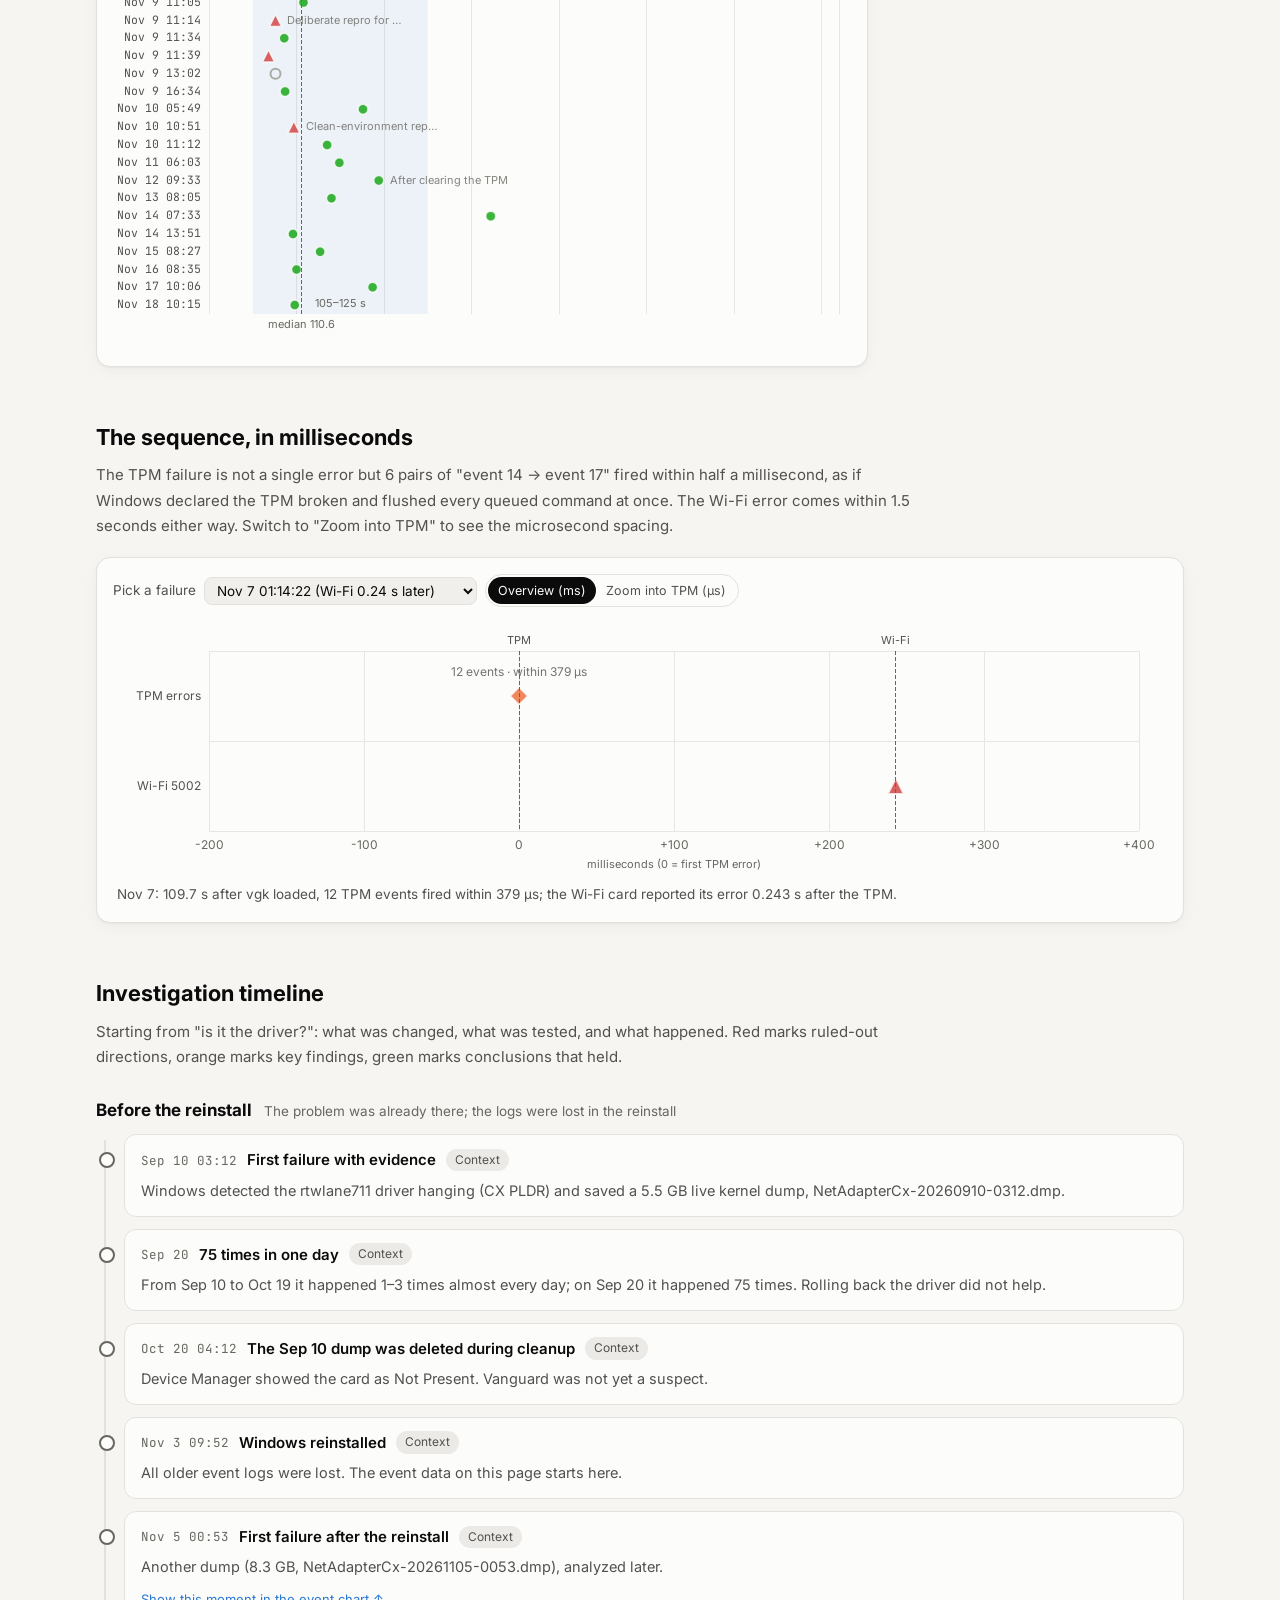
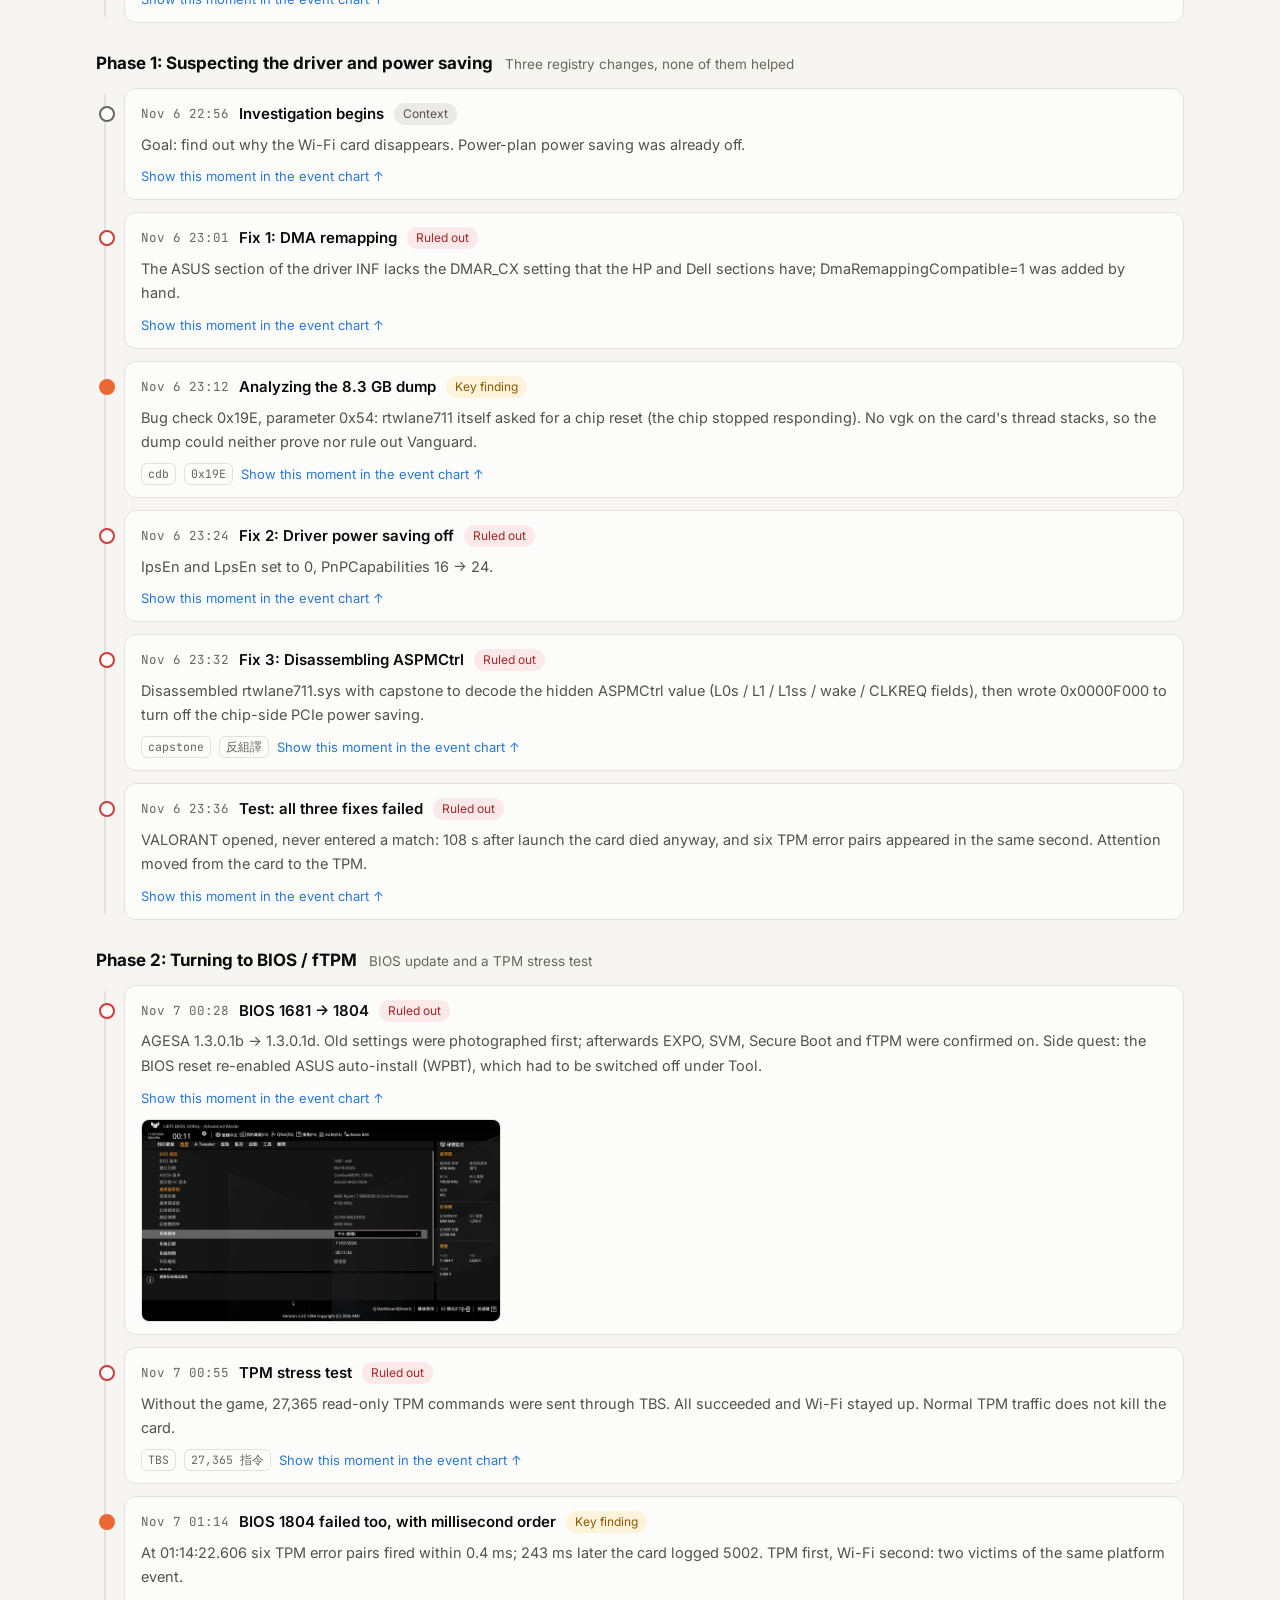
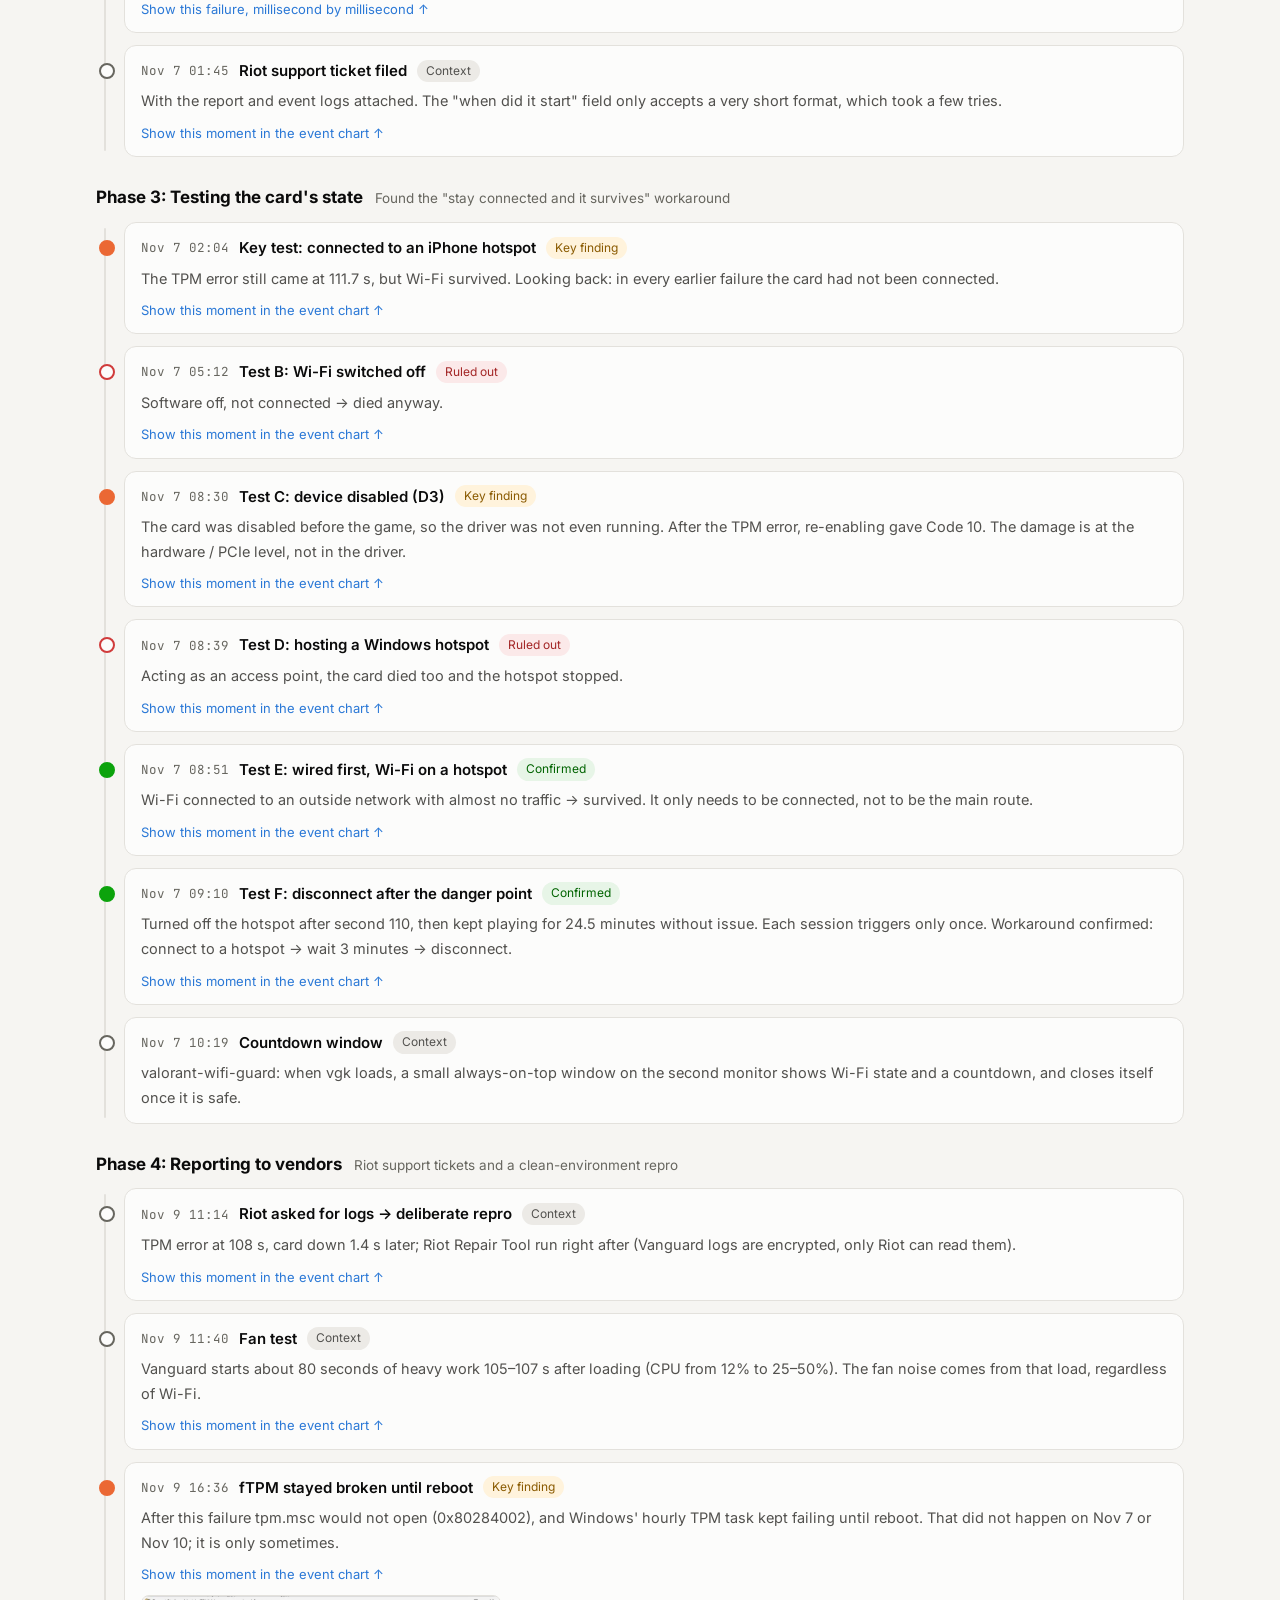
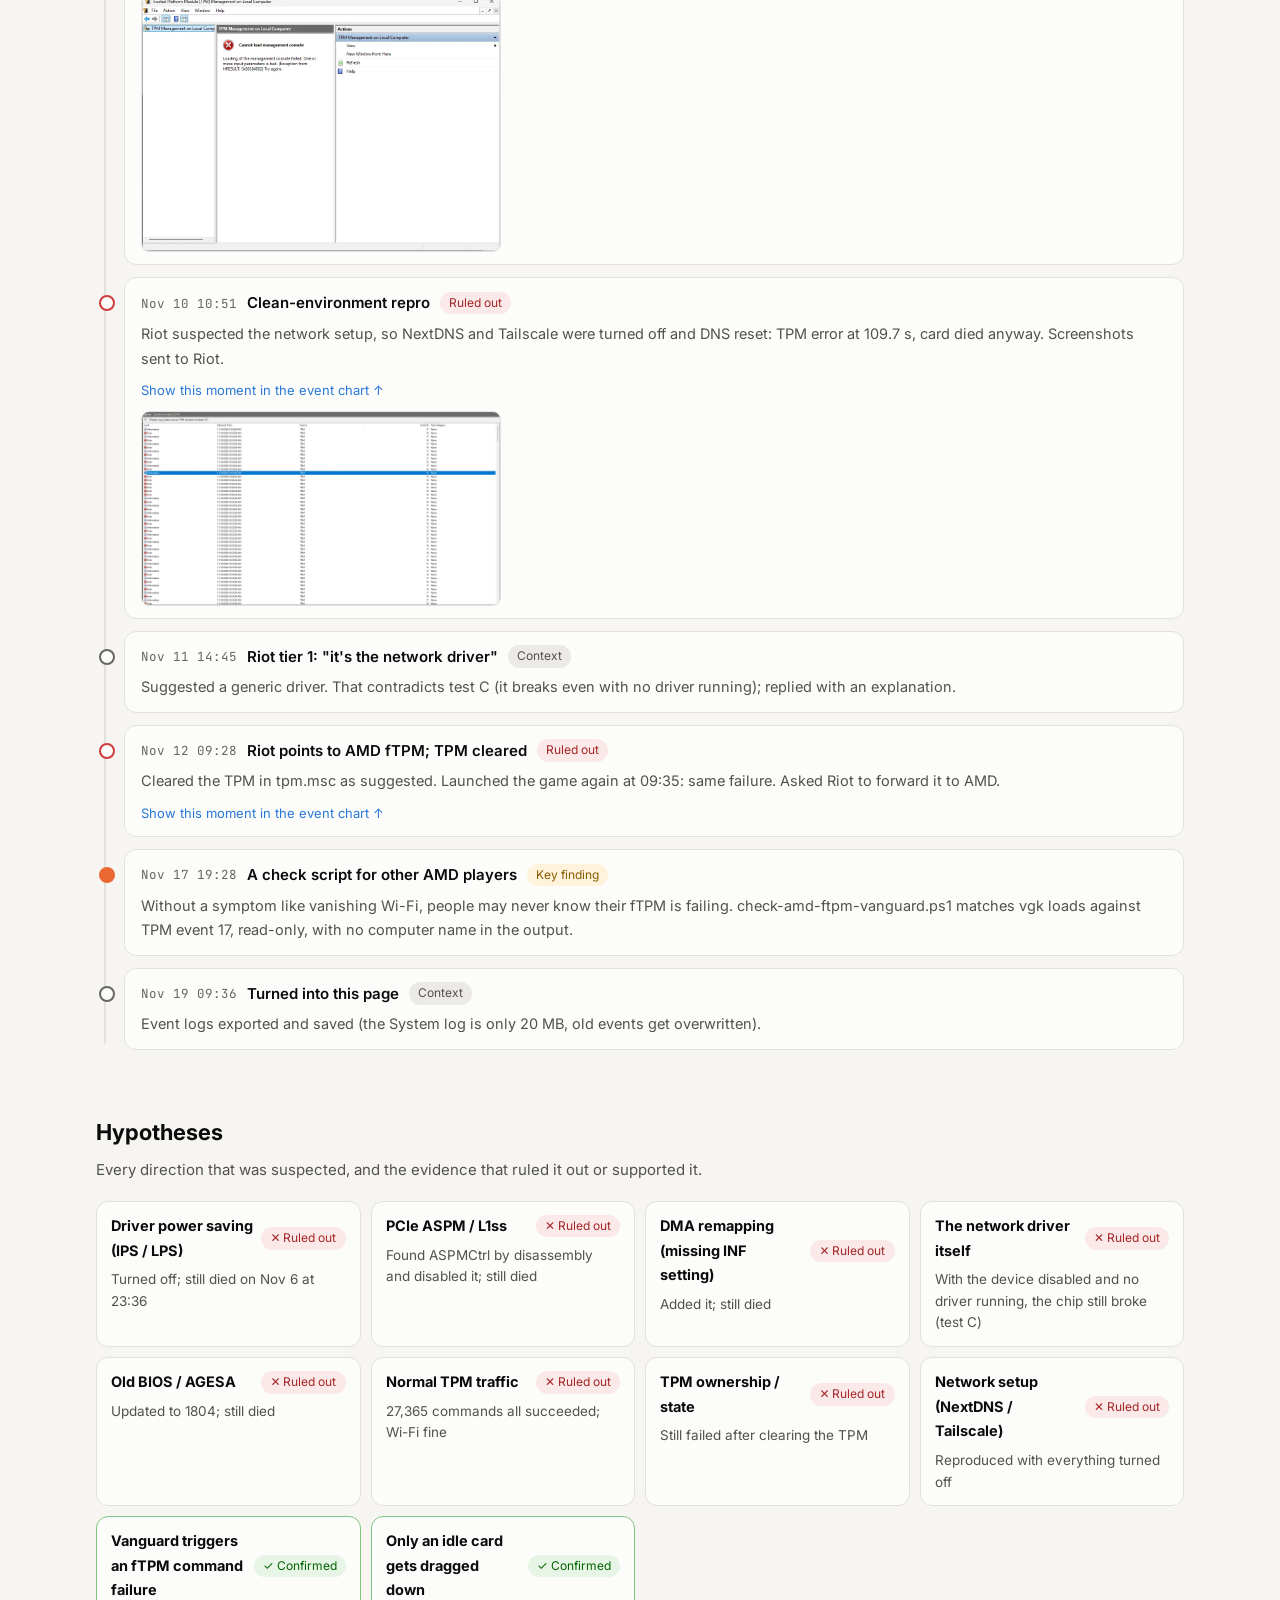
==== commit be13ce41: "Accessibility: keyboard lightbox, pressed states, honest copy feedback - screenshots and story thumb" ====
--- a/site/investigation.html
+++ b/site/investigation.html
@@ -22,7 +22,7 @@
   <link rel="preconnect" href="https://fonts.gstatic.com" crossorigin>
   <link rel="stylesheet" href="https://fonts.googleapis.com/css2?family=Noto+Sans+SC:wght@400;500;700&family=Noto+Sans+TC:wght@400;500;700&family=Inter:wght@400;500;700&family=JetBrains+Mono:wght@400;500&display=swap">
   <!-- FONTS:END -->
-  <link rel="stylesheet" href="style.css?v=8608c999">
+  <link rel="stylesheet" href="style.css?v=709d6da4">
 </head>
 <body>
   <div class="progress" id="progress"></div>
@@ -193,9 +193,9 @@
       <p class="desc" id="overview-desc" data-i="overview.desc"></p>
       <div class="card">
         <div class="toolbar" id="lane-presets">
-          <button class="chip on" data-range="all" type="button" data-i="overview.presets.all"></button>
-          <button class="chip" data-range="peak" type="button" data-i="overview.presets.peak"></button>
-          <button class="chip" data-range="week" type="button" data-i="overview.presets.week"></button>
+          <button class="chip on" data-range="all" type="button" aria-pressed="true" data-i="overview.presets.all"></button>
+          <button class="chip" data-range="peak" type="button" aria-pressed="false" data-i="overview.presets.peak"></button>
+          <button class="chip" data-range="week" type="button" aria-pressed="false" data-i="overview.presets.week"></button>
           <span class="hint" data-i="overview.hint"></span>
         </div>
         <div class="legend">
@@ -243,8 +243,8 @@
           <label for="ms-sel" class="lbl" data-i="ms.pick"></label>
           <select id="ms-sel" class="sel"></select>
           <span class="seg seg-sm" id="ms-mode">
-            <button type="button" data-mode="ms" class="on" data-i="ms.modeMs"></button>
-            <button type="button" data-mode="us" data-i="ms.modeUs"></button>
+            <button type="button" data-mode="ms" class="on" aria-pressed="true" data-i="ms.modeMs"></button>
+            <button type="button" data-mode="us" aria-pressed="false" data-i="ms.modeUs"></button>
           </span>
         </div>
         <div id="chart-ms" class="chart" role="img" data-i-label="a11y.ms" aria-describedby="ms-caption"></div>
@@ -326,7 +326,7 @@
           <svg viewBox="0 0 24 24" aria-hidden="true"><path d="M12 16V4m0 0L7.5 8.5M12 4l4.5 4.5M5 20h14"/></svg>
           <span data-i="an.drop"></span>
         </label>
-        <p class="an-err" id="an-err" hidden></p>
+        <p class="an-err" id="an-err" role="alert" hidden></p>
         <div id="an-out" hidden>
           <div class="an-head" id="an-head"></div>
           <div class="an-grid">
@@ -395,7 +395,7 @@
 
   <footer class="wrap" id="footer"></footer>
 
-  <dialog class="lightbox" id="lightbox"><img alt=""><p></p></dialog>
+  <dialog class="lightbox" id="lightbox" closedby="any"><form method="dialog"><button class="lb-close" type="submit" data-i-label="ui.close">×</button></form><img alt=""><p></p></dialog>
 
   <script src="vendor/echarts.min.js?v=bf4a2235"></script>
   <script src="data/timeline.js?v=a37edc4e"></script>
@@ -403,9 +403,9 @@
   <script src="data/downloads.js?v=87ffc884"></script>
   <script src="data/config.js?v=b7279f89"></script>
   <script src="lib/result.js?v=d380ca15"></script>
-  <script src="i18n/zh-TW.js?v=06b32ada"></script>
-  <script src="i18n/zh-CN.js?v=9ee9ad3c"></script>
-  <script src="i18n/en.js?v=52156cae"></script>
-  <script src="app.js?v=13d66103"></script>
+  <script src="i18n/zh-TW.js?v=77948fb2"></script>
+  <script src="i18n/zh-CN.js?v=23803148"></script>
+  <script src="i18n/en.js?v=81d0a9df"></script>
+  <script src="app.js?v=bfa06aa7"></script>
 </body>
 </html>
--- a/site/style.css
+++ b/site/style.css
@@ -194,7 +194,14 @@
 .mfoot { display: flex; flex-wrap: wrap; gap: 8px; margin-top: 8px; align-items: center; }
 .tag { font-family: var(--mono); font-size: 11.5px; color: var(--text-3); border: 1px solid var(--border); border-radius: 6px; padding: 0 6px; }
 .linkbtn { border: 0; background: none; color: var(--accent); font: inherit; font-size: 13px; cursor: pointer; padding: 0; }
-.thumb { display: block; margin-top: 10px; max-width: 360px; width: 100%; border-radius: 8px; border: 1px solid var(--border); cursor: zoom-in; }
+.thumb { display: block; max-width: 360px; width: 100%; height: auto; border-radius: 8px; border: 1px solid var(--border); cursor: zoom-in; }
+/* 縮圖和截圖外面包一個 <button>，鍵盤也能打開大圖 */
+.thumb-open, .shot-open { display: block; padding: 0; border: 0; background: none; font: inherit; color: inherit; cursor: zoom-in; text-align: left; }
+.thumb-open { margin-top: 10px; width: 100%; max-width: 360px; border-radius: 8px; }
+.shot-open { width: 100%; }
+.thumb-open:focus-visible { outline: 2px solid var(--accent); outline-offset: 2px; }
+/* figure 有 overflow: hidden，外框要往內畫才看得到 */
+.shot-open:focus-visible { outline: 3px solid var(--accent); outline-offset: -3px; }
 
 /* ---------- hypotheses ---------- */
 .hyp { display: grid; grid-template-columns: repeat(auto-fill, minmax(250px, 1fr)); gap: 10px; }
@@ -215,6 +222,12 @@
 dialog.lightbox::backdrop { background: rgba(0,0,0,.78); }
 dialog.lightbox img { max-width: 96vw; max-height: 88vh; display: block; border-radius: 8px; }
 dialog.lightbox p { color: #eee; text-align: center; margin: 8px 0 0; font-size: 14px; }
+.lb-close {
+  position: absolute; top: 8px; right: 8px; z-index: 1; min-width: 36px; min-height: 36px; border-radius: 50%;
+  border: 1px solid rgba(255,255,255,.5); background: rgba(0,0,0,.65); color: #fff; font: 22px/1 system-ui, sans-serif; cursor: pointer;
+}
+.lb-close:focus-visible { outline: 2px solid #fff; outline-offset: 2px; }
+.h-copy-msg { margin-left: 10px; color: var(--text-2); }
 
 /* ---------- table ---------- */
 details.tbl summary { cursor: pointer; color: var(--text-2); font-size: 14px; }
